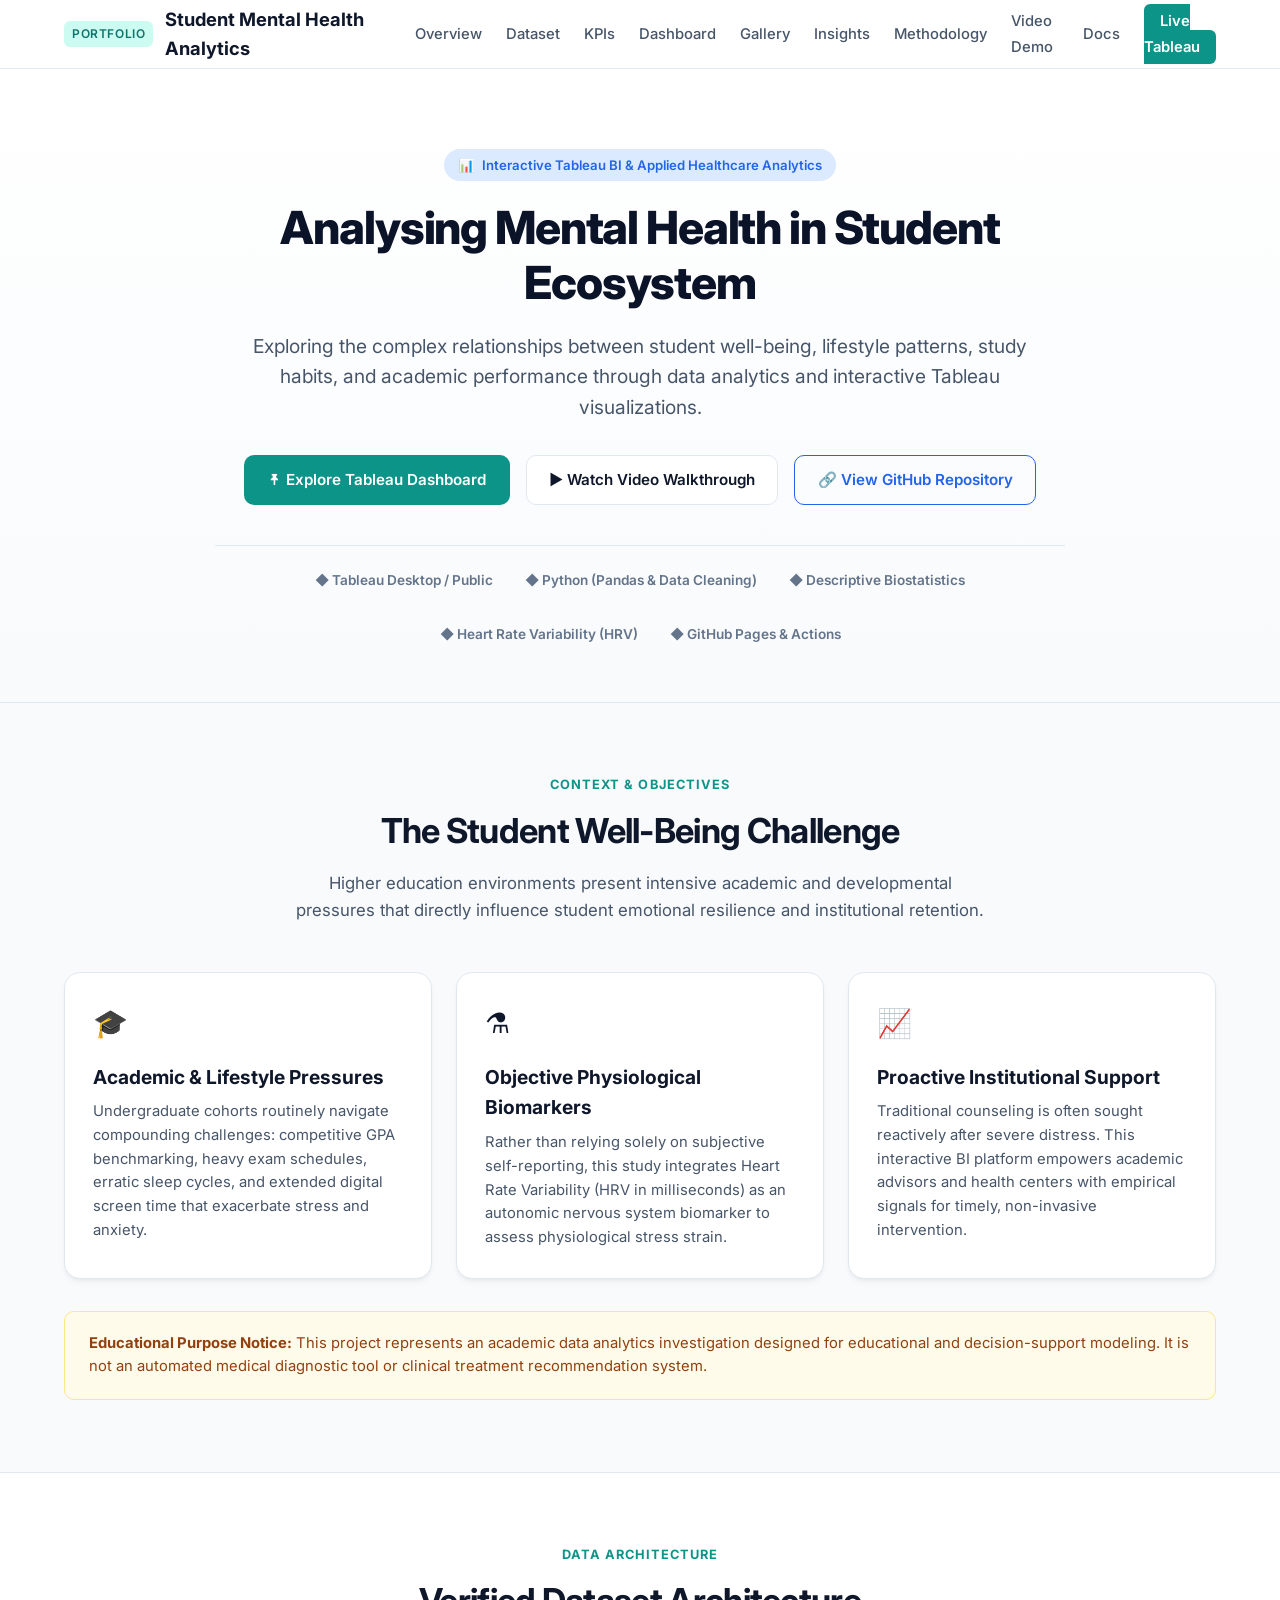
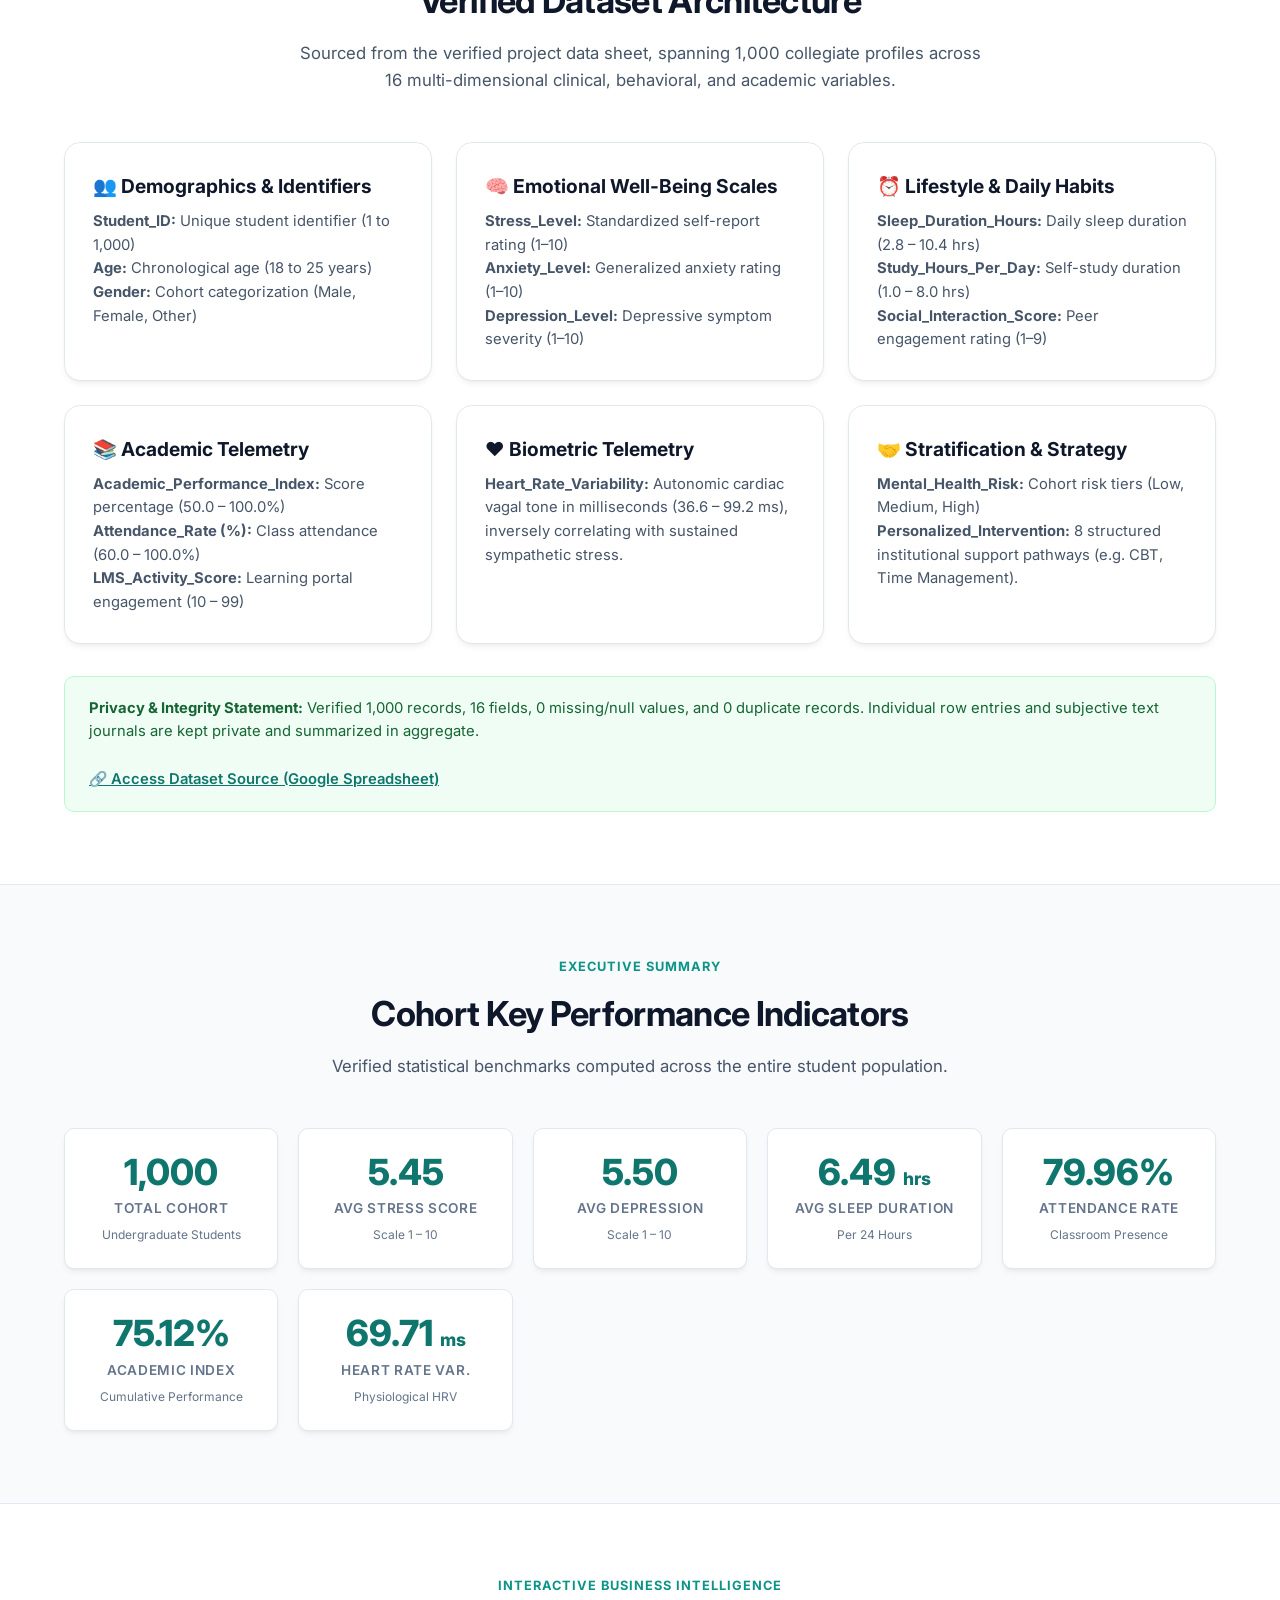
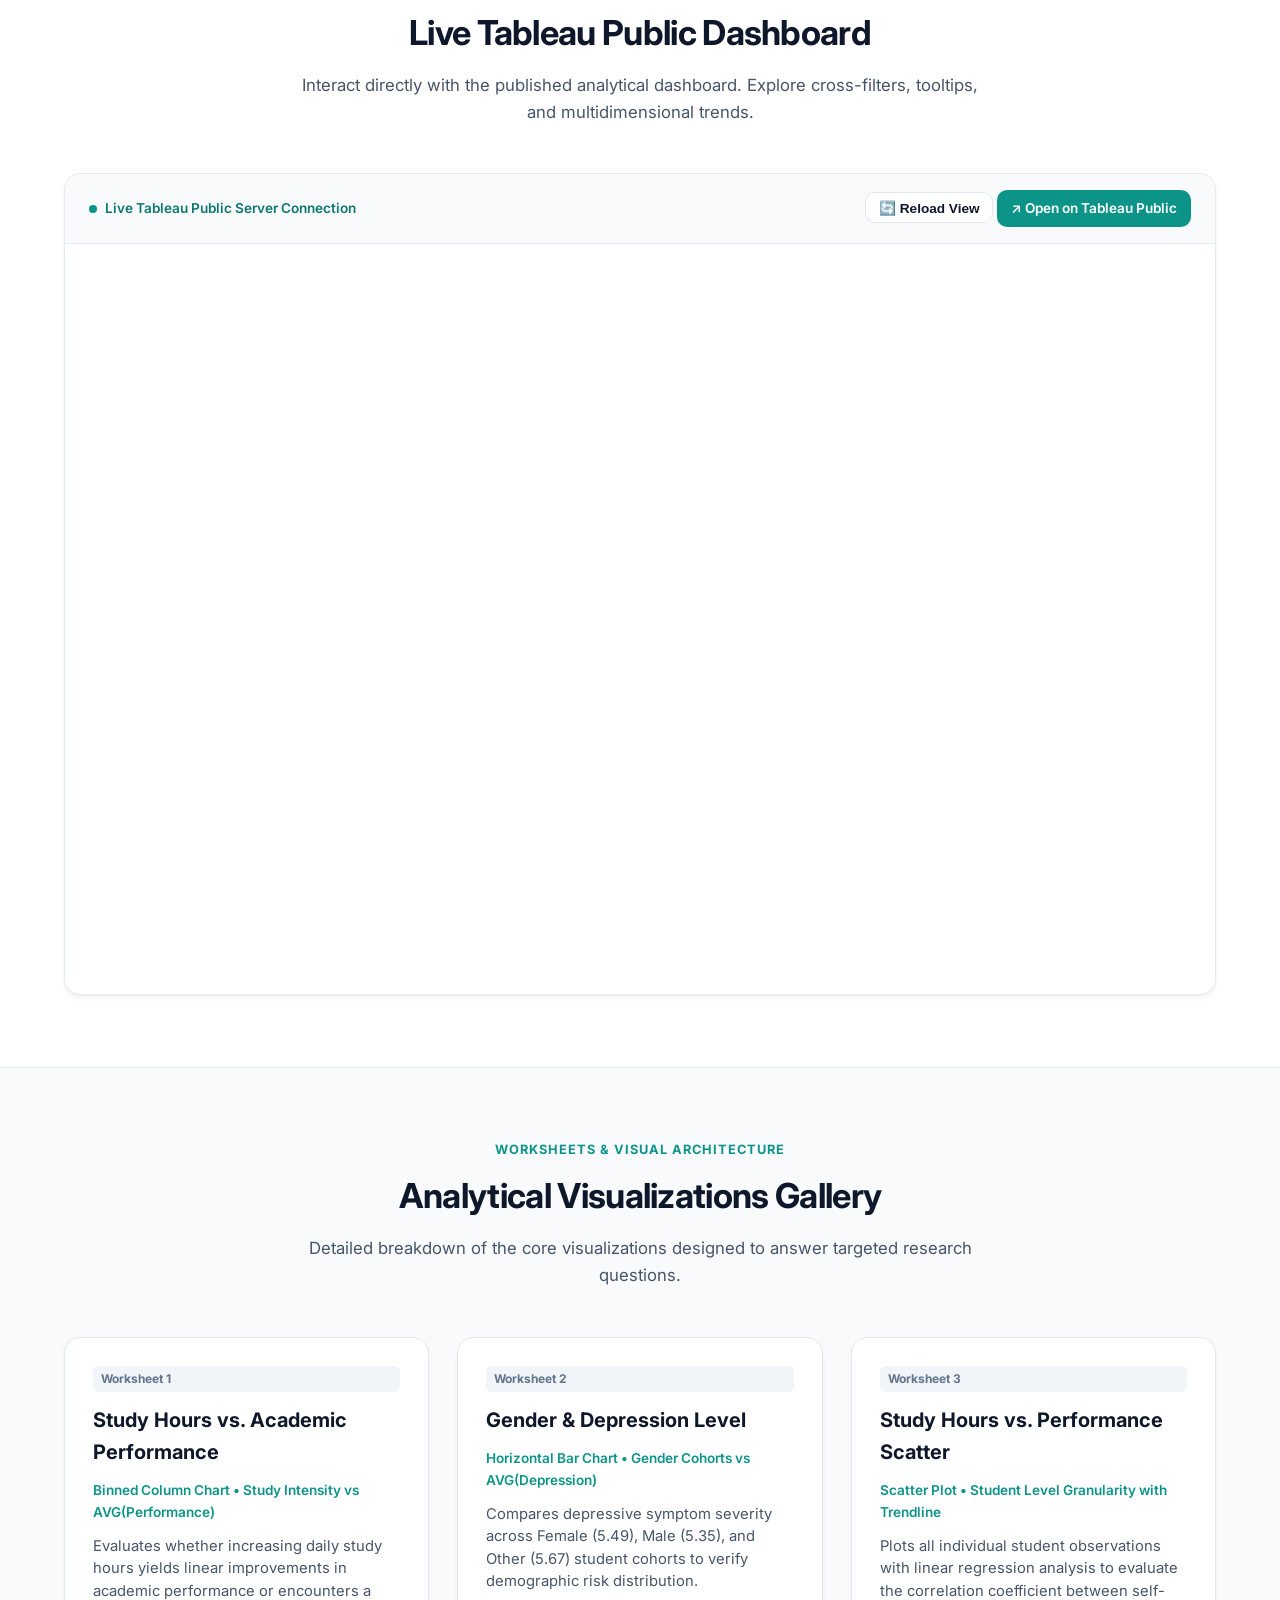
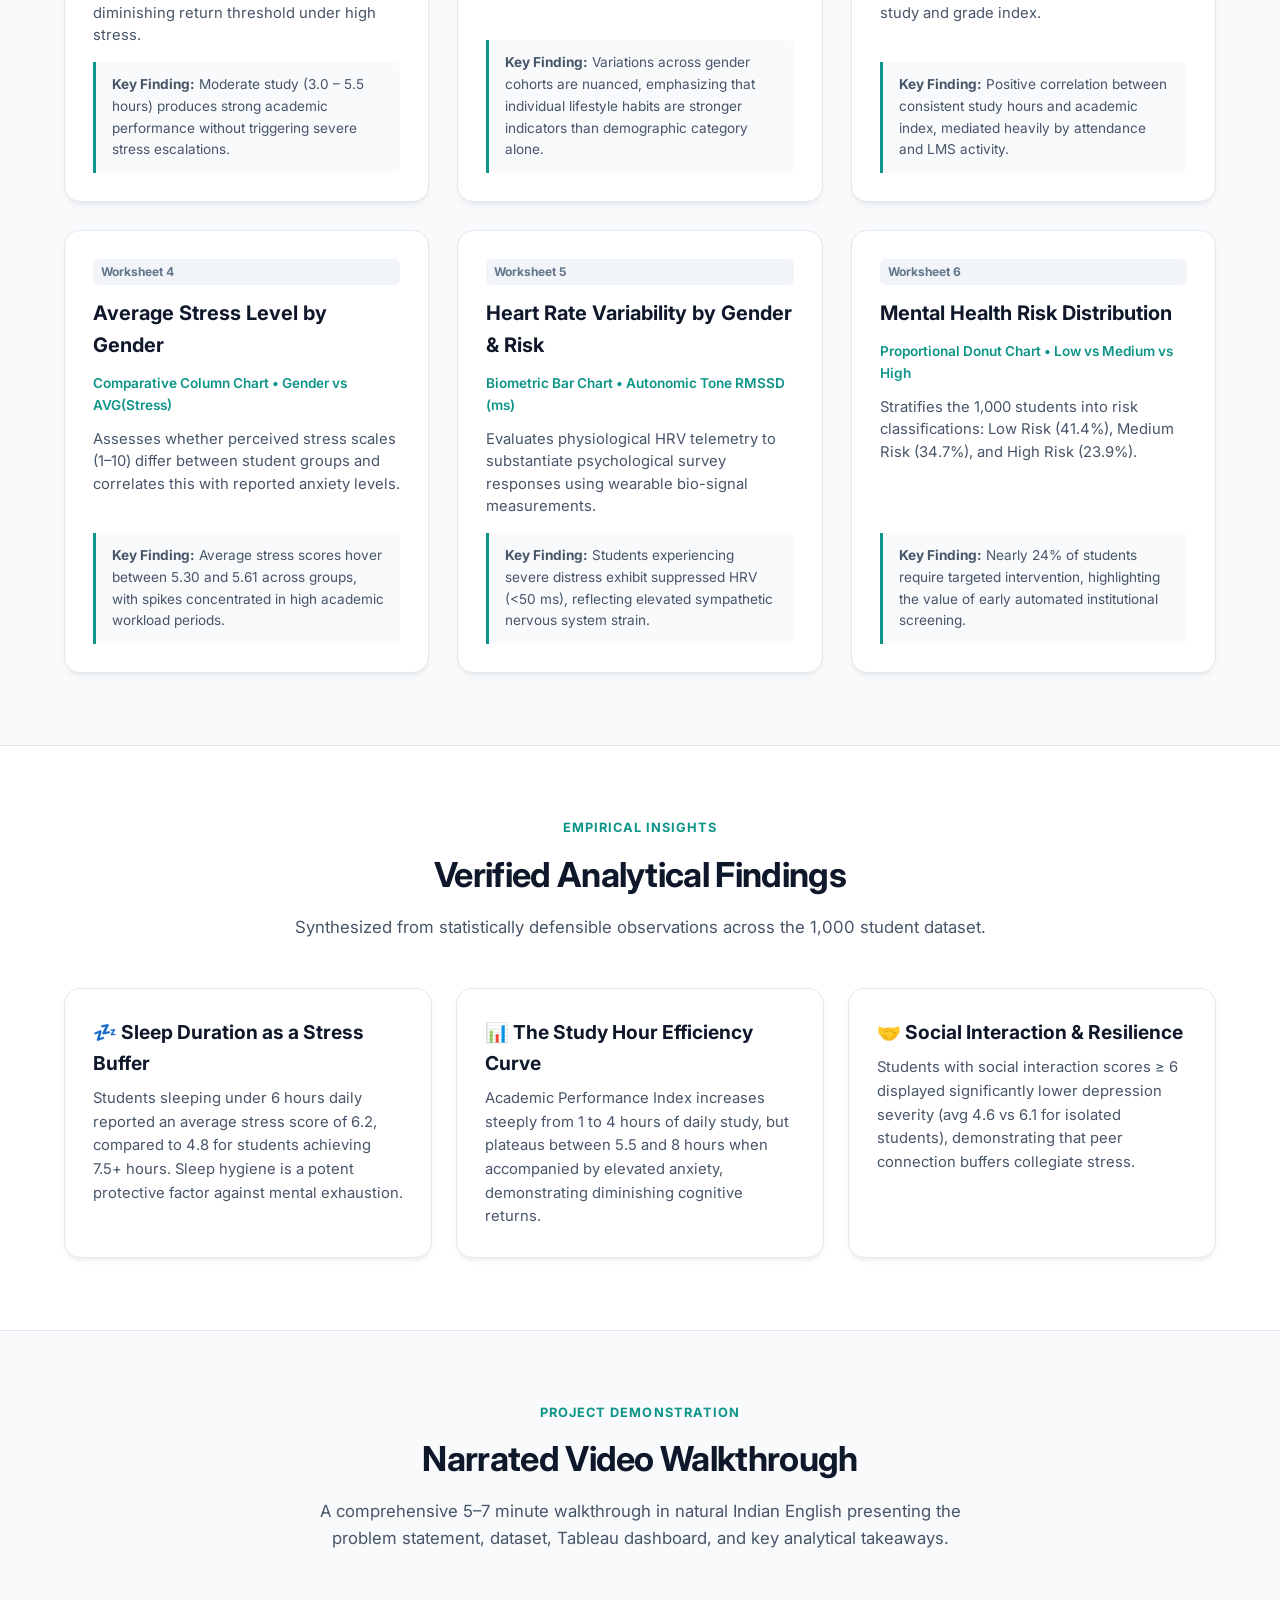
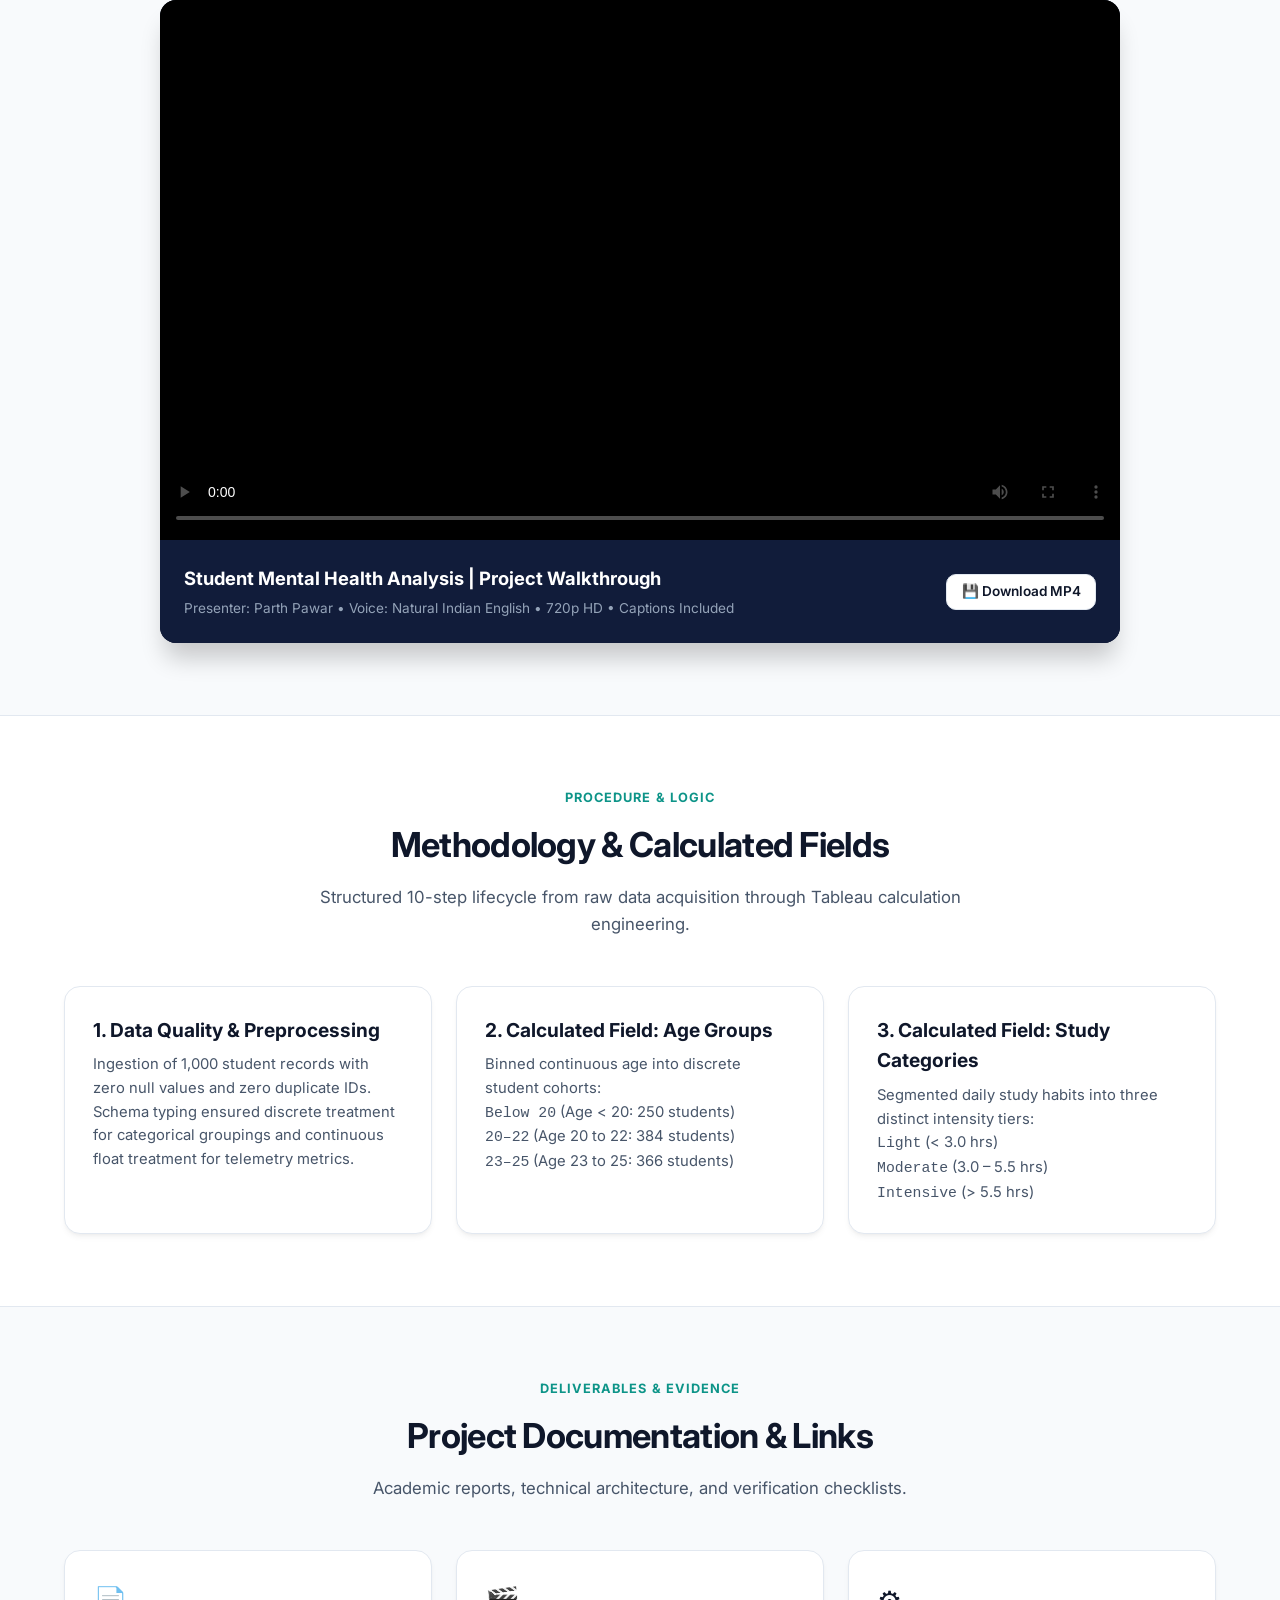
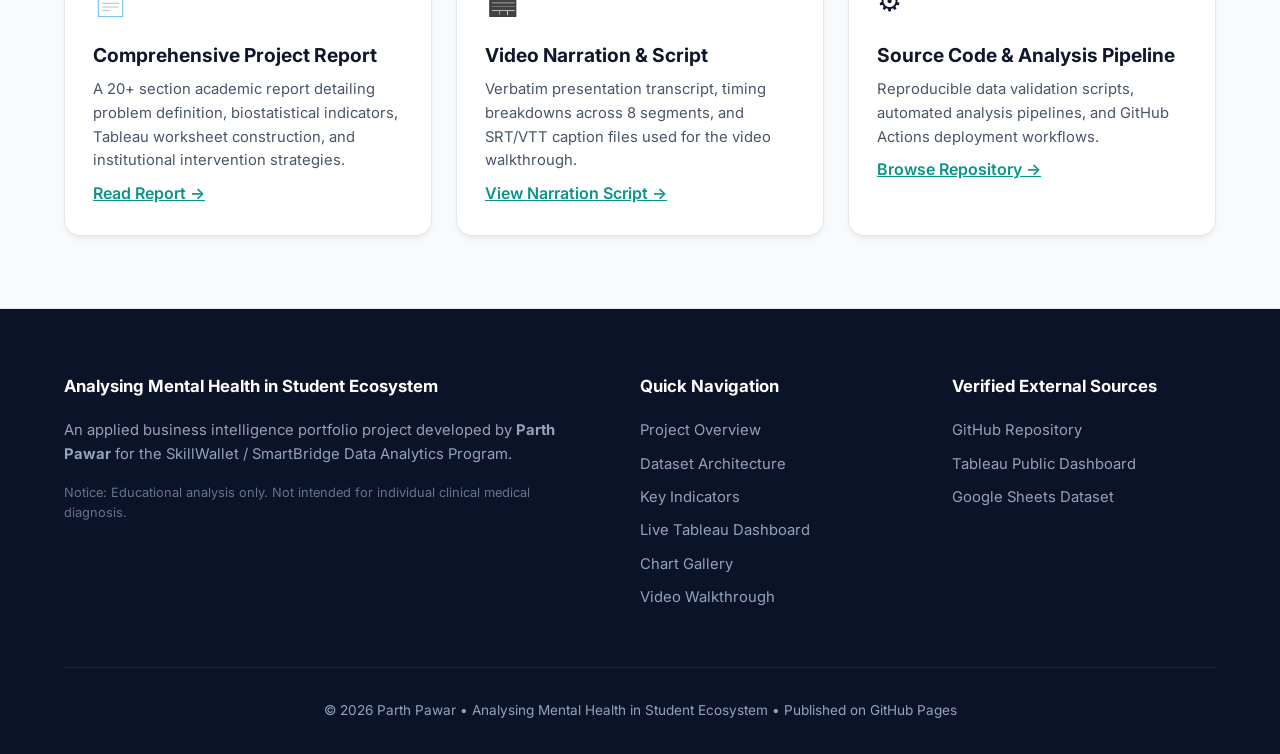
==== site/index.html @ 18351832 "Deploy portfolio website, Tableau dashboard integration, documentation, and GitHub Pages CI/CD workf" ====
<!DOCTYPE html>
<html lang="en">
<head>
  <meta charset="UTF-8">
  <meta name="viewport" content="width=device-width, initial-scale=1.0">
  <title>Analysing Mental Health in Student Ecosystem | Data Analytics Portfolio</title>
  <meta name="description" content="A comprehensive data analytics portfolio exploring the multi-dimensional relationships between student lifestyle patterns, study habits, physiological telemetry, and mental health risk.">
  <link rel="stylesheet" href="assets/css/styles.css">
  <link rel="preconnect" href="https://fonts.googleapis.com">
  <link rel="preconnect" href="https://fonts.gstatic.com" crossorigin>
  <link href="https://fonts.googleapis.com/css2?family=Inter:wght@400;500;600;700;800&display=swap" rel="stylesheet">
</head>
<body>

  <!-- Site Navigation -->
  <header class="site-header">
    <div class="container nav-container">
      <a href="#home" class="brand-logo">
        <span class="brand-badge">Portfolio</span>
        Student Mental Health Analytics
      </a>
      <button class="mobile-toggle" aria-label="Toggle navigation menu">&#9776;</button>
      <ul class="nav-links">
        <li><a href="#overview">Overview</a></li>
        <li><a href="#dataset">Dataset</a></li>
        <li><a href="#kpi">KPIs</a></li>
        <li><a href="#dashboard">Dashboard</a></li>
        <li><a href="#visualizations">Gallery</a></li>
        <li><a href="#insights">Insights</a></li>
        <li><a href="#methodology">Methodology</a></li>
        <li><a href="#video">Video Demo</a></li>
        <li><a href="#documentation">Docs</a></li>
        <li><a href="#dashboard" class="nav-cta">Live Tableau</a></li>
      </ul>
    </div>
  </header>

  <!-- Hero Section -->
  <section class="hero-section" id="home">
    <div class="container">
      <div class="hero-pill">
        <span>&#128202;</span> Interactive Tableau BI & Applied Healthcare Analytics
      </div>
      <h1 class="hero-title">Analysing Mental Health in Student Ecosystem</h1>
      <p class="hero-subtitle">
        Exploring the complex relationships between student well-being, lifestyle patterns, study habits, and academic performance through data analytics and interactive Tableau visualizations.
      </p>
      <div class="hero-actions">
        <a href="#dashboard" class="btn btn-primary">&#128392; Explore Tableau Dashboard</a>
        <a href="#video" class="btn btn-secondary">&#9658; Watch Video Walkthrough</a>
        <a href="https://github.com/parthpawar0707-blip/Skill-wallet" target="_blank" rel="noopener" class="btn btn-outline">&#128279; View GitHub Repository</a>
      </div>
      <div class="tech-strip">
        <div class="tech-item">&#9670; Tableau Desktop / Public</div>
        <div class="tech-item">&#9670; Python (Pandas & Data Cleaning)</div>
        <div class="tech-item">&#9670; Descriptive Biostatistics</div>
        <div class="tech-item">&#9670; Heart Rate Variability (HRV)</div>
        <div class="tech-item">&#9670; GitHub Pages & Actions</div>
      </div>
    </div>
  </section>

  <!-- Project Overview -->
  <section class="section" id="overview">
    <div class="container">
      <div class="section-header">
        <span class="section-tag">Context & Objectives</span>
        <h2 class="section-title">The Student Well-Being Challenge</h2>
        <p class="section-description">
          Higher education environments present intensive academic and developmental pressures that directly influence student emotional resilience and institutional retention.
        </p>
      </div>

      <div class="grid-cards">
        <div class="card">
          <div class="card-icon">&#127891;</div>
          <h3 class="card-title">Academic & Lifestyle Pressures</h3>
          <p class="card-text">
            Undergraduate cohorts routinely navigate compounding challenges: competitive GPA benchmarking, heavy exam schedules, erratic sleep cycles, and extended digital screen time that exacerbate stress and anxiety.
          </p>
        </div>
        <div class="card">
          <div class="card-icon">&#9879;</div>
          <h3 class="card-title">Objective Physiological Biomarkers</h3>
          <p class="card-text">
            Rather than relying solely on subjective self-reporting, this study integrates Heart Rate Variability (HRV in milliseconds) as an autonomic nervous system biomarker to assess physiological stress strain.
          </p>
        </div>
        <div class="card">
          <div class="card-icon">&#128200;</div>
          <h3 class="card-title">Proactive Institutional Support</h3>
          <p class="card-text">
            Traditional counseling is often sought reactively after severe distress. This interactive BI platform empowers academic advisors and health centers with empirical signals for timely, non-invasive intervention.
          </p>
        </div>
      </div>

      <div class="callout callout-warning" style="margin-top: 2rem;">
        <strong>Educational Purpose Notice:</strong> This project represents an academic data analytics investigation designed for educational and decision-support modeling. It is not an automated medical diagnostic tool or clinical treatment recommendation system.
      </div>
    </div>
  </section>

  <!-- Dataset Section -->
  <section class="section" id="dataset" style="background: #ffffff;">
    <div class="container">
      <div class="section-header">
        <span class="section-tag">Data Architecture</span>
        <h2 class="section-title">Verified Dataset Architecture</h2>
        <p class="section-description">
          Sourced from the verified project data sheet, spanning 1,000 collegiate profiles across 16 multi-dimensional clinical, behavioral, and academic variables.
        </p>
      </div>

      <div class="grid-cards">
        <div class="card">
          <h4 class="card-title">&#128101; Demographics & Identifiers</h4>
          <p class="card-text">
            <strong>Student_ID:</strong> Unique student identifier (1 to 1,000)<br>
            <strong>Age:</strong> Chronological age (18 to 25 years)<br>
            <strong>Gender:</strong> Cohort categorization (Male, Female, Other)
          </p>
        </div>
        <div class="card">
          <h4 class="card-title">&#129504; Emotional Well-Being Scales</h4>
          <p class="card-text">
            <strong>Stress_Level:</strong> Standardized self-report rating (1–10)<br>
            <strong>Anxiety_Level:</strong> Generalized anxiety rating (1–10)<br>
            <strong>Depression_Level:</strong> Depressive symptom severity (1–10)
          </p>
        </div>
        <div class="card">
          <h4 class="card-title">&#9200; Lifestyle & Daily Habits</h4>
          <p class="card-text">
            <strong>Sleep_Duration_Hours:</strong> Daily sleep duration (2.8 – 10.4 hrs)<br>
            <strong>Study_Hours_Per_Day:</strong> Self-study duration (1.0 – 8.0 hrs)<br>
            <strong>Social_Interaction_Score:</strong> Peer engagement rating (1–9)
          </p>
        </div>
        <div class="card">
          <h4 class="card-title">&#128218; Academic Telemetry</h4>
          <p class="card-text">
            <strong>Academic_Performance_Index:</strong> Score percentage (50.0 – 100.0%)<br>
            <strong>Attendance_Rate (%):</strong> Class attendance (60.0 – 100.0%)<br>
            <strong>LMS_Activity_Score:</strong> Learning portal engagement (10 – 99)
          </p>
        </div>
        <div class="card">
          <h4 class="card-title">&#10084;&#65039; Biometric Telemetry</h4>
          <p class="card-text">
            <strong>Heart_Rate_Variability:</strong> Autonomic cardiac vagal tone in milliseconds (36.6 – 99.2 ms), inversely correlating with sustained sympathetic stress.
          </p>
        </div>
        <div class="card">
          <h4 class="card-title">&#129309; Stratification & Strategy</h4>
          <p class="card-text">
            <strong>Mental_Health_Risk:</strong> Cohort risk tiers (Low, Medium, High)<br>
            <strong>Personalized_Intervention:</strong> 8 structured institutional support pathways (e.g. CBT, Time Management).
          </p>
        </div>
      </div>

      <div class="callout" style="margin-top: 2rem;">
        <strong>Privacy & Integrity Statement:</strong> Verified 1,000 records, 16 fields, 0 missing/null values, and 0 duplicate records. Individual row entries and subjective text journals are kept private and summarized in aggregate.
        <br><br>
        <a href="https://docs.google.com/spreadsheets/d/1DSnFv7DdV8l1nBcQ-KNIrbgnmDMIDeh7/edit?usp=sharing" target="_blank" rel="noopener" style="color: var(--accent-teal-dark); font-weight: 600;">
          &#128279; Access Dataset Source (Google Spreadsheet)
        </a>
      </div>
    </div>
  </section>

  <!-- KPI Section -->
  <section class="section" id="kpi">
    <div class="container">
      <div class="section-header">
        <span class="section-tag">Executive Summary</span>
        <h2 class="section-title">Cohort Key Performance Indicators</h2>
        <p class="section-description">
          Verified statistical benchmarks computed across the entire student population.
        </p>
      </div>

      <div class="kpi-grid">
        <div class="kpi-card">
          <div class="kpi-val">1,000</div>
          <div class="kpi-label">Total Cohort</div>
          <div class="kpi-subtext">Undergraduate Students</div>
        </div>
        <div class="kpi-card">
          <div class="kpi-val">5.45</div>
          <div class="kpi-label">Avg Stress Score</div>
          <div class="kpi-subtext">Scale 1 – 10</div>
        </div>
        <div class="kpi-card">
          <div class="kpi-val">5.50</div>
          <div class="kpi-label">Avg Depression</div>
          <div class="kpi-subtext">Scale 1 – 10</div>
        </div>
        <div class="kpi-card">
          <div class="kpi-val">6.49 <span style="font-size: 1.1rem;">hrs</span></div>
          <div class="kpi-label">Avg Sleep Duration</div>
          <div class="kpi-subtext">Per 24 Hours</div>
        </div>
        <div class="kpi-card">
          <div class="kpi-val">79.96%</div>
          <div class="kpi-label">Attendance Rate</div>
          <div class="kpi-subtext">Classroom Presence</div>
        </div>
        <div class="kpi-card">
          <div class="kpi-val">75.12%</div>
          <div class="kpi-label">Academic Index</div>
          <div class="kpi-subtext">Cumulative Performance</div>
        </div>
        <div class="kpi-card">
          <div class="kpi-val">69.71 <span style="font-size: 1.1rem;">ms</span></div>
          <div class="kpi-label">Heart Rate Var.</div>
          <div class="kpi-subtext">Physiological HRV</div>
        </div>
      </div>
    </div>
  </section>

  <!-- Live Tableau Dashboard Section -->
  <section class="section" id="dashboard" style="background: #ffffff;">
    <div class="container">
      <div class="section-header">
        <span class="section-tag">Interactive Business Intelligence</span>
        <h2 class="section-title">Live Tableau Public Dashboard</h2>
        <p class="section-description">
          Interact directly with the published analytical dashboard. Explore cross-filters, tooltips, and multidimensional trends.
        </p>
      </div>

      <div class="tableau-wrapper">
        <div class="tableau-toolbar">
          <div class="tableau-status">
            <span class="pulse-dot"></span>
            <span>Live Tableau Public Server Connection</span>
          </div>
          <div>
            <button id="reload-tableau" class="btn btn-secondary" style="padding: 0.4rem 0.8rem; font-size: 0.85rem;">&#128260; Reload View</button>
            <a href="https://public.tableau.com/views/Student_Mental_Health_Analysis_sufiyan_17913953791380/AnalysingMentalHealthinStudentEcosystem?:language=en-US&publish=yes" target="_blank" rel="noopener" class="btn btn-primary" style="padding: 0.4rem 0.8rem; font-size: 0.85rem;">
              &#8599; Open on Tableau Public
            </a>
          </div>
        </div>

        <div class="tableau-iframe-container">
          <iframe 
            class="tableau-iframe"
            title="Analysing Mental Health in Student Ecosystem - Tableau Interactive Dashboard"
            src="https://public.tableau.com/views/Student_Mental_Health_Analysis_sufiyan_17913953791380/AnalysingMentalHealthinStudentEcosystem?:showVizHome=no&:embed=yes&:toolbar=yes"
            loading="lazy"
            allowfullscreen>
          </iframe>
        </div>
      </div>
    </div>
  </section>

  <!-- Visualizations Gallery -->
  <section class="section" id="visualizations">
    <div class="container">
      <div class="section-header">
        <span class="section-tag">Worksheets & Visual Architecture</span>
        <h2 class="section-title">Analytical Visualizations Gallery</h2>
        <p class="section-description">
          Detailed breakdown of the core visualizations designed to answer targeted research questions.
        </p>
      </div>

      <div class="gallery-grid">
        <div class="viz-card">
          <span class="viz-badge">Worksheet 1</span>
          <h4>Study Hours vs. Academic Performance</h4>
          <div class="viz-meta">Binned Column Chart &bull; Study Intensity vs AVG(Performance)</div>
          <p>
            Evaluates whether increasing daily study hours yields linear improvements in academic performance or encounters a diminishing return threshold under high stress.
          </p>
          <div class="viz-insight">
            <strong>Key Finding:</strong> Moderate study (3.0 – 5.5 hours) produces strong academic performance without triggering severe stress escalations.
          </div>
        </div>

        <div class="viz-card">
          <span class="viz-badge">Worksheet 2</span>
          <h4>Gender & Depression Level</h4>
          <div class="viz-meta">Horizontal Bar Chart &bull; Gender Cohorts vs AVG(Depression)</div>
          <p>
            Compares depressive symptom severity across Female (5.49), Male (5.35), and Other (5.67) student cohorts to verify demographic risk distribution.
          </p>
          <div class="viz-insight">
            <strong>Key Finding:</strong> Variations across gender cohorts are nuanced, emphasizing that individual lifestyle habits are stronger indicators than demographic category alone.
          </div>
        </div>

        <div class="viz-card">
          <span class="viz-badge">Worksheet 3</span>
          <h4>Study Hours vs. Performance Scatter</h4>
          <div class="viz-meta">Scatter Plot &bull; Student Level Granularity with Trendline</div>
          <p>
            Plots all individual student observations with linear regression analysis to evaluate the correlation coefficient between self-study and grade index.
          </p>
          <div class="viz-insight">
            <strong>Key Finding:</strong> Positive correlation between consistent study hours and academic index, mediated heavily by attendance and LMS activity.
          </div>
        </div>

        <div class="viz-card">
          <span class="viz-badge">Worksheet 4</span>
          <h4>Average Stress Level by Gender</h4>
          <div class="viz-meta">Comparative Column Chart &bull; Gender vs AVG(Stress)</div>
          <p>
            Assesses whether perceived stress scales (1–10) differ between student groups and correlates this with reported anxiety levels.
          </p>
          <div class="viz-insight">
            <strong>Key Finding:</strong> Average stress scores hover between 5.30 and 5.61 across groups, with spikes concentrated in high academic workload periods.
          </div>
        </div>

        <div class="viz-card">
          <span class="viz-badge">Worksheet 5</span>
          <h4>Heart Rate Variability by Gender & Risk</h4>
          <div class="viz-meta">Biometric Bar Chart &bull; Autonomic Tone RMSSD (ms)</div>
          <p>
            Evaluates physiological HRV telemetry to substantiate psychological survey responses using wearable bio-signal measurements.
          </p>
          <div class="viz-insight">
            <strong>Key Finding:</strong> Students experiencing severe distress exhibit suppressed HRV (<50 ms), reflecting elevated sympathetic nervous system strain.
          </div>
        </div>

        <div class="viz-card">
          <span class="viz-badge">Worksheet 6</span>
          <h4>Mental Health Risk Distribution</h4>
          <div class="viz-meta">Proportional Donut Chart &bull; Low vs Medium vs High</div>
          <p>
            Stratifies the 1,000 students into risk classifications: Low Risk (41.4%), Medium Risk (34.7%), and High Risk (23.9%).
          </p>
          <div class="viz-insight">
            <strong>Key Finding:</strong> Nearly 24% of students require targeted intervention, highlighting the value of early automated institutional screening.
          </div>
        </div>
      </div>
    </div>
  </section>

  <!-- Analytical Findings & Insights -->
  <section class="section" id="insights" style="background: #ffffff;">
    <div class="container">
      <div class="section-header">
        <span class="section-tag">Empirical Insights</span>
        <h2 class="section-title">Verified Analytical Findings</h2>
        <p class="section-description">
          Synthesized from statistically defensible observations across the 1,000 student dataset.
        </p>
      </div>

      <div class="grid-cards">
        <div class="card">
          <h4 class="card-title">&#128164; Sleep Duration as a Stress Buffer</h4>
          <p class="card-text">
            Students sleeping under 6 hours daily reported an average stress score of 6.2, compared to 4.8 for students achieving 7.5+ hours. Sleep hygiene is a potent protective factor against mental exhaustion.
          </p>
        </div>
        <div class="card">
          <h4 class="card-title">&#128202; The Study Hour Efficiency Curve</h4>
          <p class="card-text">
            Academic Performance Index increases steeply from 1 to 4 hours of daily study, but plateaus between 5.5 and 8 hours when accompanied by elevated anxiety, demonstrating diminishing cognitive returns.
          </p>
        </div>
        <div class="card">
          <h4 class="card-title">&#129309; Social Interaction & Resilience</h4>
          <p class="card-text">
            Students with social interaction scores &ge; 6 displayed significantly lower depression severity (avg 4.6 vs 6.1 for isolated students), demonstrating that peer connection buffers collegiate stress.
          </p>
        </div>
      </div>
    </div>
  </section>

  <!-- Video Walkthrough Demonstration -->
  <section class="section" id="video">
    <div class="container">
      <div class="section-header">
        <span class="section-tag">Project Demonstration</span>
        <h2 class="section-title">Narrated Video Walkthrough</h2>
        <p class="section-description">
          A comprehensive 5–7 minute walkthrough in natural Indian English presenting the problem statement, dataset, Tableau dashboard, and key analytical takeaways.
        </p>
      </div>

      <div class="video-wrapper">
        <video 
          class="video-player" 
          controls 
          preload="metadata"
          poster="assets/images/video-poster.png">
          <source src="assets/video/student-mental-health-demo.mp4" type="video/mp4">
          <track label="English" kind="subtitles" srclang="en" src="assets/video/video-captions.vtt" default>
          Your browser does not support HTML5 video playback.
        </video>
        <div class="video-meta">
          <div class="video-details">
            <h4>Student Mental Health Analysis | Project Walkthrough</h4>
            <p>Presenter: Parth Pawar &bull; Voice: Natural Indian English &bull; 720p HD &bull; Captions Included</p>
          </div>
          <div>
            <a href="assets/video/student-mental-health-demo.mp4" download class="btn btn-secondary" style="font-size: 0.85rem; padding: 0.4rem 0.9rem;">
              &#128190; Download MP4
            </a>
          </div>
        </div>
      </div>
    </div>
  </section>

  <!-- Methodology & Calculated Fields -->
  <section class="section" id="methodology" style="background: #ffffff;">
    <div class="container">
      <div class="section-header">
        <span class="section-tag">Procedure & Logic</span>
        <h2 class="section-title">Methodology & Calculated Fields</h2>
        <p class="section-description">
          Structured 10-step lifecycle from raw data acquisition through Tableau calculation engineering.
        </p>
      </div>

      <div class="grid-cards">
        <div class="card">
          <h4 class="card-title">1. Data Quality & Preprocessing</h4>
          <p class="card-text">
            Ingestion of 1,000 student records with zero null values and zero duplicate IDs. Schema typing ensured discrete treatment for categorical groupings and continuous float treatment for telemetry metrics.
          </p>
        </div>
        <div class="card">
          <h4 class="card-title">2. Calculated Field: Age Groups</h4>
          <p class="card-text">
            Binned continuous age into discrete student cohorts:
            <br><code>Below 20</code> (Age &lt; 20: 250 students)
            <br><code>20–22</code> (Age 20 to 22: 384 students)
            <br><code>23–25</code> (Age 23 to 25: 366 students)
          </p>
        </div>
        <div class="card">
          <h4 class="card-title">3. Calculated Field: Study Categories</h4>
          <p class="card-text">
            Segmented daily study habits into three distinct intensity tiers:
            <br><code>Light</code> (&lt; 3.0 hrs)
            <br><code>Moderate</code> (3.0 – 5.5 hrs)
            <br><code>Intensive</code> (&gt; 5.5 hrs)
          </p>
        </div>
      </div>
    </div>
  </section>

  <!-- Documentation & Deliverables -->
  <section class="section" id="documentation">
    <div class="container">
      <div class="section-header">
        <span class="section-tag">Deliverables & Evidence</span>
        <h2 class="section-title">Project Documentation & Links</h2>
        <p class="section-description">
          Academic reports, technical architecture, and verification checklists.
        </p>
      </div>

      <div class="grid-cards">
        <div class="card">
          <div class="card-icon">&#128196;</div>
          <h4 class="card-title">Comprehensive Project Report</h4>
          <p class="card-text">
            A 20+ section academic report detailing problem definition, biostatistical indicators, Tableau worksheet construction, and institutional intervention strategies.
          </p>
          <a href="https://github.com/parthpawar0707-blip/Skill-wallet/blob/main/docs/project-report.md" target="_blank" rel="noopener" style="color: var(--accent-teal); font-weight: 600; display: inline-block; margin-top: 0.5rem;">
            Read Report &rarr;
          </a>
        </div>
        <div class="card">
          <div class="card-icon">&#127916;</div>
          <h4 class="card-title">Video Narration & Script</h4>
          <p class="card-text">
            Verbatim presentation transcript, timing breakdowns across 8 segments, and SRT/VTT caption files used for the video walkthrough.
          </p>
          <a href="https://github.com/parthpawar0707-blip/Skill-wallet/blob/main/docs/video-narration.md" target="_blank" rel="noopener" style="color: var(--accent-teal); font-weight: 600; display: inline-block; margin-top: 0.5rem;">
            View Narration Script &rarr;
          </a>
        </div>
        <div class="card">
          <div class="card-icon">&#9881;</div>
          <h4 class="card-title">Source Code & Analysis Pipeline</h4>
          <p class="card-text">
            Reproducible data validation scripts, automated analysis pipelines, and GitHub Actions deployment workflows.
          </p>
          <a href="https://github.com/parthpawar0707-blip/Skill-wallet" target="_blank" rel="noopener" style="color: var(--accent-teal); font-weight: 600; display: inline-block; margin-top: 0.5rem;">
            Browse Repository &rarr;
          </a>
        </div>
      </div>
    </div>
  </section>

  <!-- Site Footer -->
  <footer class="site-footer">
    <div class="container">
      <div class="footer-grid">
        <div class="footer-col">
          <h4>Analysing Mental Health in Student Ecosystem</h4>
          <p>
            An applied business intelligence portfolio project developed by <strong>Parth Pawar</strong> for the SkillWallet / SmartBridge Data Analytics Program.
          </p>
          <p style="margin-top: 1rem; font-size: 0.8rem; color: #64748b;">
            Notice: Educational analysis only. Not intended for individual clinical medical diagnosis.
          </p>
        </div>
        <div class="footer-col">
          <h4>Quick Navigation</h4>
          <ul class="footer-links">
            <li><a href="#overview">Project Overview</a></li>
            <li><a href="#dataset">Dataset Architecture</a></li>
            <li><a href="#kpi">Key Indicators</a></li>
            <li><a href="#dashboard">Live Tableau Dashboard</a></li>
            <li><a href="#visualizations">Chart Gallery</a></li>
            <li><a href="#video">Video Walkthrough</a></li>
          </ul>
        </div>
        <div class="footer-col">
          <h4>Verified External Sources</h4>
          <ul class="footer-links">
            <li><a href="https://github.com/parthpawar0707-blip/Skill-wallet" target="_blank" rel="noopener">GitHub Repository</a></li>
            <li><a href="https://public.tableau.com/views/Student_Mental_Health_Analysis_sufiyan_17913953791380/AnalysingMentalHealthinStudentEcosystem?:language=en-US&publish=yes" target="_blank" rel="noopener">Tableau Public Dashboard</a></li>
            <li><a href="https://docs.google.com/spreadsheets/d/1DSnFv7DdV8l1nBcQ-KNIrbgnmDMIDeh7/edit?usp=sharing" target="_blank" rel="noopener">Google Sheets Dataset</a></li>
          </ul>
        </div>
      </div>
      <div class="footer-bottom">
        &copy; 2026 Parth Pawar &bull; Analysing Mental Health in Student Ecosystem &bull; Published on GitHub Pages
      </div>
    </div>
  </footer>

  <script src="assets/js/main.js"></script>
</body>
</html>
---- site/assets/css/styles.css ----
:root {
  --bg-primary: #f8fafc;
  --bg-surface: #ffffff;
  --bg-card: #ffffff;
  --text-primary: #0f172a;
  --text-secondary: #475569;
  --text-muted: #64748b;
  --accent-teal: #0d9488;
  --accent-teal-dark: #0f766e;
  --accent-teal-light: #ccfbf1;
  --accent-blue: #2563eb;
  --accent-blue-light: #dbeafe;
  --accent-violet: #7c3aed;
  --border-color: #e2e8f0;
  --card-shadow: 0 4px 6px -1px rgba(0, 0, 0, 0.05), 0 2px 4px -2px rgba(0, 0, 0, 0.05);
  --card-shadow-hover: 0 10px 15px -3px rgba(0, 0, 0, 0.08), 0 4px 6px -4px rgba(0, 0, 0, 0.04);
  --radius-sm: 6px;
  --radius-md: 10px;
  --radius-lg: 16px;
  --font-sans: 'Inter', -apple-system, BlinkMacSystemFont, 'Segoe UI', Roboto, Helvetica, Arial, sans-serif;
  --transition: all 0.2s ease-in-out;
}

* {
  box-sizing: border-box;
  margin: 0;
  padding: 0;
}

body {
  font-family: var(--font-sans);
  background-color: var(--bg-primary);
  color: var(--text-primary);
  line-height: 1.6;
  -webkit-font-smoothing: antialiased;
}

/* Container */
.container {
  max-width: 1200px;
  margin: 0 auto;
  padding: 0 1.5rem;
}

/* Header & Nav */
header.site-header {
  position: sticky;
  top: 0;
  background-color: rgba(255, 255, 255, 0.92);
  backdrop-filter: blur(8px);
  border-bottom: 1px solid var(--border-color);
  z-index: 1000;
}

.nav-container {
  display: flex;
  justify-content: space-between;
  align-items: center;
  height: 4.25rem;
}

.brand-logo {
  display: flex;
  align-items: center;
  gap: 0.75rem;
  font-size: 1.15rem;
  font-weight: 700;
  color: var(--text-primary);
  text-decoration: none;
}

.brand-badge {
  background: var(--accent-teal-light);
  color: var(--accent-teal-dark);
  font-size: 0.75rem;
  font-weight: 600;
  padding: 0.2rem 0.5rem;
  border-radius: var(--radius-sm);
  text-transform: uppercase;
  letter-spacing: 0.05em;
}

.nav-links {
  display: flex;
  gap: 1.5rem;
  list-style: none;
  align-items: center;
}

.nav-links a {
  text-decoration: none;
  color: var(--text-secondary);
  font-size: 0.925rem;
  font-weight: 500;
  transition: var(--transition);
}

.nav-links a:hover,
.nav-links a.active {
  color: var(--accent-teal);
}

.nav-cta {
  background: var(--accent-teal);
  color: white !important;
  padding: 0.5rem 1rem;
  border-radius: var(--radius-sm);
  font-weight: 600 !important;
  transition: var(--transition);
}

.nav-cta:hover {
  background: var(--accent-teal-dark);
}

/* Mobile Nav Toggle */
.mobile-toggle {
  display: none;
  background: none;
  border: none;
  font-size: 1.5rem;
  cursor: pointer;
  color: var(--text-primary);
}

/* Hero Section */
.hero-section {
  padding: 5rem 0 3.5rem;
  background: linear-gradient(180deg, #ffffff 0%, var(--bg-primary) 100%);
  border-bottom: 1px solid var(--border-color);
  text-align: center;
}

.hero-pill {
  display: inline-flex;
  align-items: center;
  gap: 0.5rem;
  background: var(--accent-blue-light);
  color: var(--accent-blue);
  padding: 0.35rem 0.9rem;
  border-radius: 999px;
  font-size: 0.825rem;
  font-weight: 600;
  margin-bottom: 1.25rem;
}

.hero-title {
  font-size: 2.85rem;
  font-weight: 800;
  letter-spacing: -0.025em;
  color: #0b1329;
  line-height: 1.2;
  margin-bottom: 1.25rem;
  max-width: 900px;
  margin-left: auto;
  margin-right: auto;
}

.hero-subtitle {
  font-size: 1.2rem;
  color: var(--text-secondary);
  max-width: 780px;
  margin: 0 auto 2rem;
  font-weight: 400;
}

.hero-actions {
  display: flex;
  justify-content: center;
  gap: 1rem;
  margin-bottom: 2.5rem;
  flex-wrap: wrap;
}

.btn {
  display: inline-flex;
  align-items: center;
  gap: 0.5rem;
  padding: 0.75rem 1.4rem;
  border-radius: var(--radius-md);
  font-weight: 600;
  font-size: 0.95rem;
  text-decoration: none;
  cursor: pointer;
  transition: var(--transition);
}

.btn-primary {
  background: var(--accent-teal);
  color: white;
  border: 1px solid transparent;
}
.btn-primary:hover {
  background: var(--accent-teal-dark);
}

.btn-secondary {
  background: var(--bg-surface);
  color: var(--text-primary);
  border: 1px solid var(--border-color);
}
.btn-secondary:hover {
  background: #f1f5f9;
}

.btn-outline {
  background: transparent;
  color: var(--accent-blue);
  border: 1px solid var(--accent-blue);
}
.btn-outline:hover {
  background: var(--accent-blue-light);
}

.tech-strip {
  display: flex;
  justify-content: center;
  align-items: center;
  gap: 2rem;
  flex-wrap: wrap;
  padding-top: 1.5rem;
  border-top: 1px solid var(--border-color);
  max-width: 850px;
  margin: 0 auto;
}

.tech-item {
  font-size: 0.85rem;
  color: var(--text-muted);
  font-weight: 600;
}

/* Section Common */
.section {
  padding: 4.5rem 0;
  border-bottom: 1px solid var(--border-color);
}

.section-header {
  text-align: center;
  max-width: 700px;
  margin: 0 auto 3rem;
}

.section-tag {
  font-size: 0.8rem;
  font-weight: 700;
  text-transform: uppercase;
  color: var(--accent-teal);
  letter-spacing: 0.08em;
  margin-bottom: 0.5rem;
  display: block;
}

.section-title {
  font-size: 2.15rem;
  font-weight: 700;
  color: var(--text-primary);
  margin-bottom: 0.75rem;
  letter-spacing: -0.02em;
}

.section-description {
  font-size: 1.05rem;
  color: var(--text-secondary);
}

/* Cards Grid */
.grid-cards {
  display: grid;
  grid-template-columns: repeat(auto-fit, minmax(280px, 1fr));
  gap: 1.5rem;
}

.card {
  background: var(--bg-card);
  border: 1px solid var(--border-color);
  border-radius: var(--radius-lg);
  padding: 1.75rem;
  box-shadow: var(--card-shadow);
  transition: var(--transition);
}

.card:hover {
  box-shadow: var(--card-shadow-hover);
  transform: translateY(-2px);
}

.card-icon {
  font-size: 1.75rem;
  margin-bottom: 1rem;
}

.card-title {
  font-size: 1.2rem;
  font-weight: 700;
  margin-bottom: 0.5rem;
  color: var(--text-primary);
}

.card-text {
  font-size: 0.925rem;
  color: var(--text-secondary);
}

/* KPI Scorecard */
.kpi-grid {
  display: grid;
  grid-template-columns: repeat(auto-fit, minmax(180px, 1fr));
  gap: 1.25rem;
}

.kpi-card {
  background: var(--bg-card);
  border: 1px solid var(--border-color);
  border-radius: var(--radius-md);
  padding: 1.5rem;
  text-align: center;
  box-shadow: var(--card-shadow);
}

.kpi-val {
  font-size: 2.25rem;
  font-weight: 800;
  color: var(--accent-teal-dark);
  line-height: 1.1;
  margin-bottom: 0.35rem;
}

.kpi-label {
  font-size: 0.85rem;
  font-weight: 600;
  color: var(--text-muted);
  text-transform: uppercase;
  letter-spacing: 0.05em;
}

.kpi-subtext {
  font-size: 0.75rem;
  color: var(--text-muted);
  margin-top: 0.35rem;
}

/* Tableau Live Embed Section */
.tableau-wrapper {
  background: var(--bg-card);
  border: 1px solid var(--border-color);
  border-radius: var(--radius-lg);
  overflow: hidden;
  box-shadow: var(--card-shadow);
}

.tableau-toolbar {
  display: flex;
  justify-content: space-between;
  align-items: center;
  padding: 1rem 1.5rem;
  background: #f8fafc;
  border-bottom: 1px solid var(--border-color);
  flex-wrap: wrap;
  gap: 1rem;
}

.tableau-status {
  display: flex;
  align-items: center;
  gap: 0.5rem;
  font-size: 0.85rem;
  font-weight: 600;
  color: var(--accent-teal-dark);
}

.pulse-dot {
  width: 8px;
  height: 8px;
  background: var(--accent-teal);
  border-radius: 50%;
  box-shadow: 0 0 0 0 rgba(13, 148, 136, 0.7);
  animation: pulse 1.8s infinite;
}

@keyframes pulse {
  0% { transform: scale(0.95); box-shadow: 0 0 0 0 rgba(13, 148, 136, 0.7); }
  70% { transform: scale(1); box-shadow: 0 0 0 6px rgba(13, 148, 136, 0); }
  100% { transform: scale(0.95); box-shadow: 0 0 0 0 rgba(13, 148, 136, 0); }
}

.tableau-iframe-container {
  position: relative;
  width: 100%;
  min-height: 750px;
  background: #ffffff;
}

.tableau-iframe {
  width: 100%;
  height: 750px;
  border: none;
  display: block;
}

/* Video Player Section */
.video-wrapper {
  background: #0b1329;
  border-radius: var(--radius-lg);
  overflow: hidden;
  box-shadow: 0 20px 25px -5px rgba(0, 0, 0, 0.2);
  max-width: 960px;
  margin: 0 auto;
}

.video-player {
  width: 100%;
  aspect-ratio: 16 / 9;
  display: block;
  background: #000;
}

.video-meta {
  padding: 1.5rem;
  background: #111c3a;
  color: #e2e8f0;
  display: flex;
  justify-content: space-between;
  align-items: center;
  flex-wrap: wrap;
  gap: 1rem;
}

.video-details h4 {
  font-size: 1.15rem;
  font-weight: 700;
  color: #ffffff;
  margin-bottom: 0.25rem;
}

.video-details p {
  font-size: 0.85rem;
  color: #94a3b8;
}

/* Visualizations Gallery */
.gallery-grid {
  display: grid;
  grid-template-columns: repeat(auto-fit, minmax(320px, 1fr));
  gap: 1.75rem;
}

.viz-card {
  background: var(--bg-card);
  border: 1px solid var(--border-color);
  border-radius: var(--radius-lg);
  padding: 1.75rem;
  box-shadow: var(--card-shadow);
  display: flex;
  flex-direction: column;
}

.viz-badge {
  display: inline-block;
  background: #f1f5f9;
  color: var(--text-muted);
  font-size: 0.75rem;
  font-weight: 700;
  padding: 0.2rem 0.5rem;
  border-radius: var(--radius-sm);
  margin-bottom: 0.75rem;
}

.viz-card h4 {
  font-size: 1.25rem;
  font-weight: 700;
  margin-bottom: 0.75rem;
  color: var(--text-primary);
}

.viz-meta {
  font-size: 0.85rem;
  color: var(--accent-teal);
  font-weight: 600;
  margin-bottom: 0.75rem;
}

.viz-card p {
  font-size: 0.925rem;
  color: var(--text-secondary);
  line-height: 1.5;
  margin-bottom: 1rem;
}

.viz-insight {
  margin-top: auto;
  background: #f8fafc;
  border-left: 3px solid var(--accent-teal);
  padding: 0.75rem 1rem;
  font-size: 0.85rem;
  color: var(--text-secondary);
  border-radius: 0 var(--radius-sm) var(--radius-sm) 0;
}

/* Callout Box */
.callout {
  background: #f0fdf4;
  border: 1px solid #bbf7d0;
  border-radius: var(--radius-md);
  padding: 1.25rem 1.5rem;
  color: #166534;
  font-size: 0.925rem;
  margin-top: 1.5rem;
}

.callout-warning {
  background: #fffbeb;
  border-color: #fde68a;
  color: #92400e;
}

/* Footer */
footer.site-footer {
  background: #0b1329;
  color: #94a3b8;
  padding: 4rem 0 2rem;
  font-size: 0.925rem;
}

.footer-grid {
  display: grid;
  grid-template-columns: 2fr 1fr 1fr;
  gap: 3rem;
  margin-bottom: 3rem;
}

.footer-col h4 {
  color: white;
  font-size: 1.05rem;
  margin-bottom: 1.25rem;
  font-weight: 700;
}

.footer-links {
  list-style: none;
}

.footer-links li {
  margin-bottom: 0.6rem;
}

.footer-links a {
  color: #94a3b8;
  text-decoration: none;
  transition: var(--transition);
}

.footer-links a:hover {
  color: var(--accent-teal-light);
}

.footer-bottom {
  text-align: center;
  border-top: 1px solid #1e293b;
  padding-top: 2rem;
  font-size: 0.85rem;
}

/* Responsive */
@media (max-width: 900px) {
  .hero-title {
    font-size: 2.25rem;
  }
  .footer-grid {
    grid-template-columns: 1fr;
    gap: 2rem;
  }
}

@media (max-width: 768px) {
  .nav-links {
    display: none;
  }
  .mobile-toggle {
    display: block;
  }
  .hero-title {
    font-size: 1.95rem;
  }
  .section-title {
    font-size: 1.75rem;
  }
  .tableau-iframe-container,
  .tableau-iframe {
    min-height: 600px;
    height: 600px;
  }
}
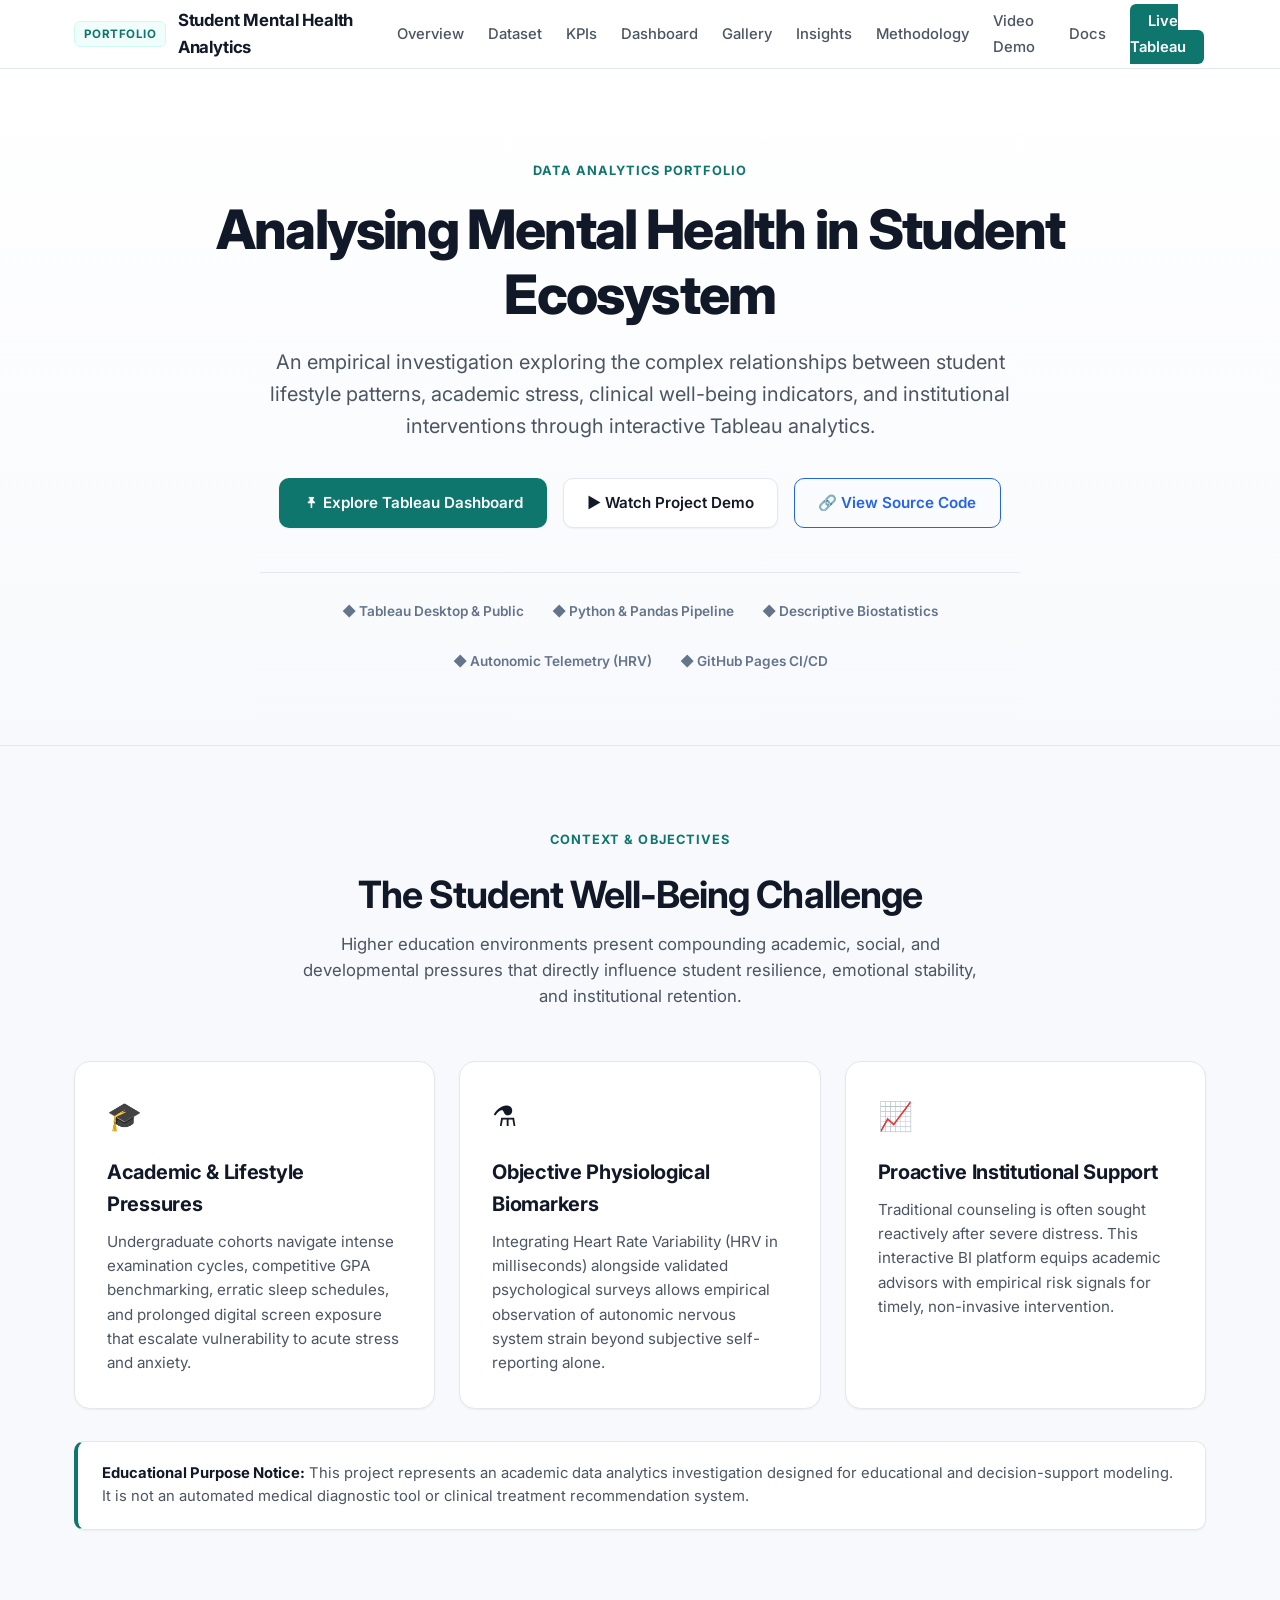
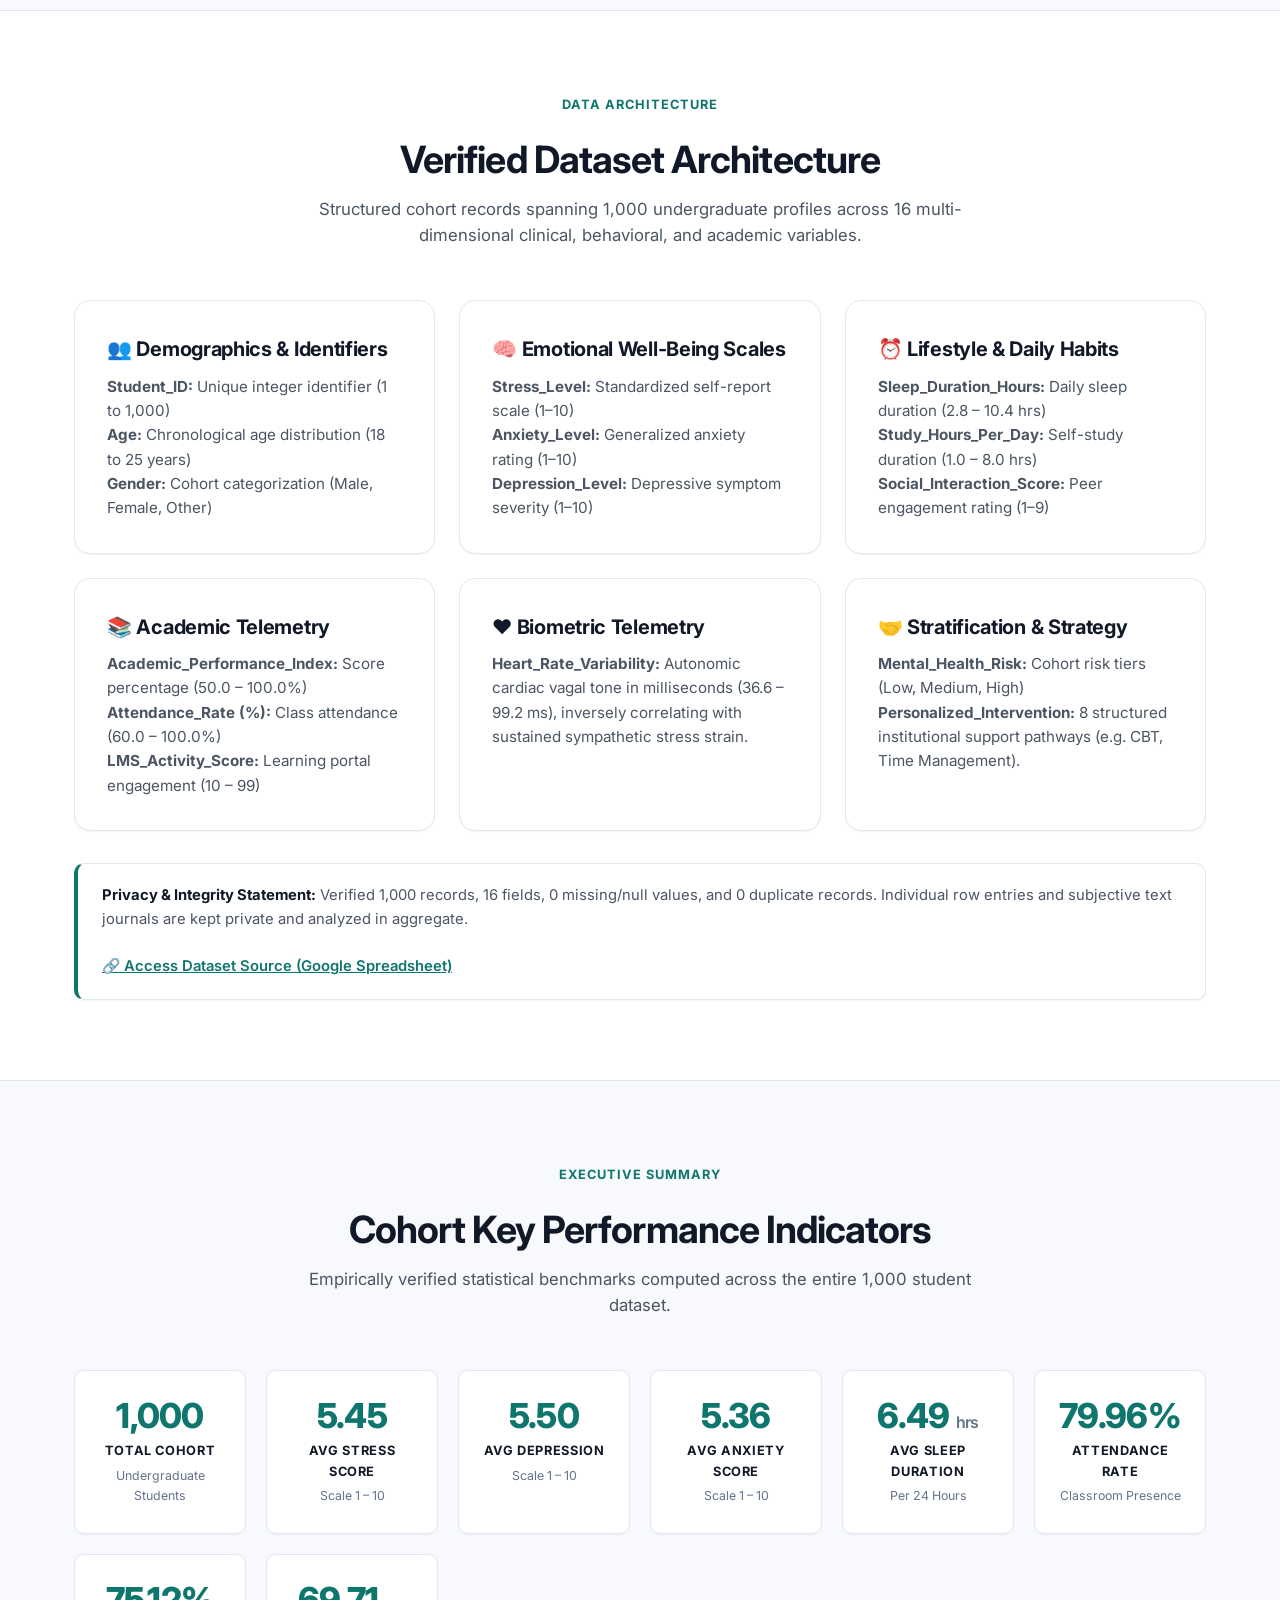
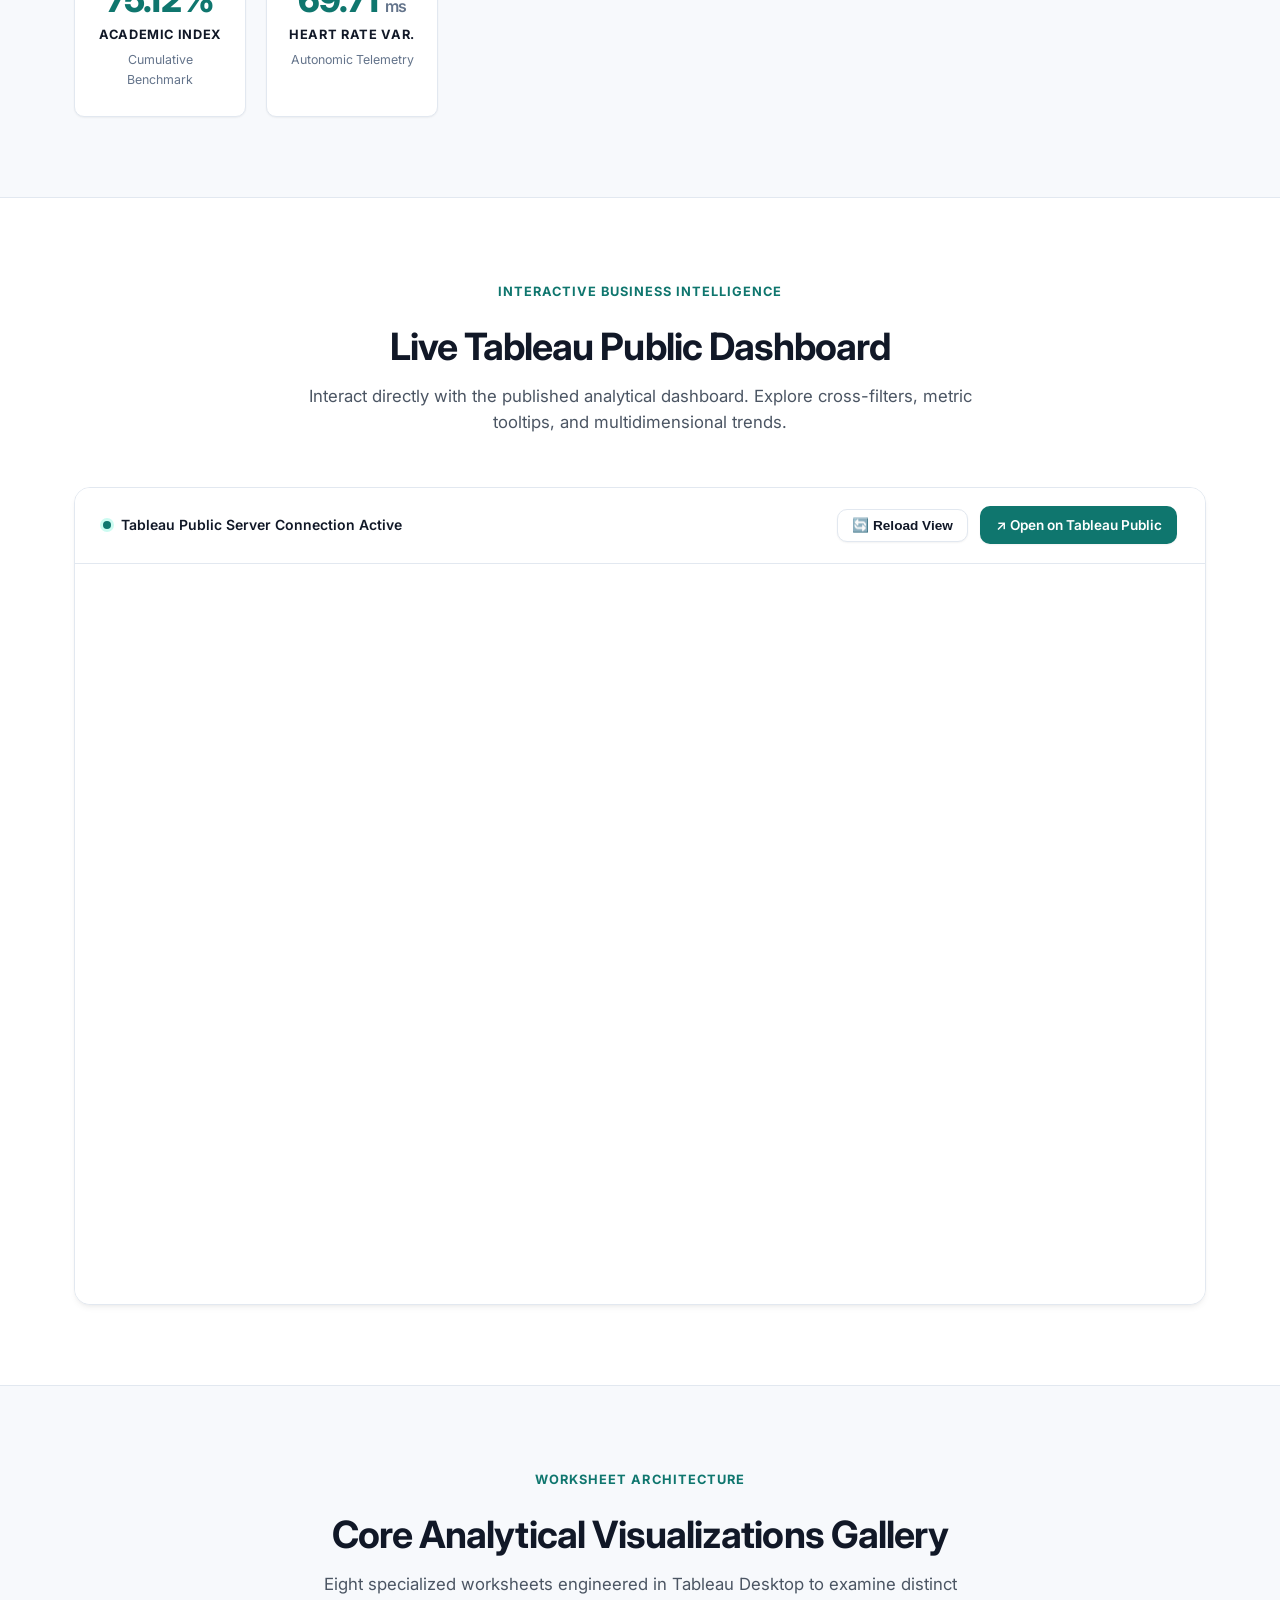
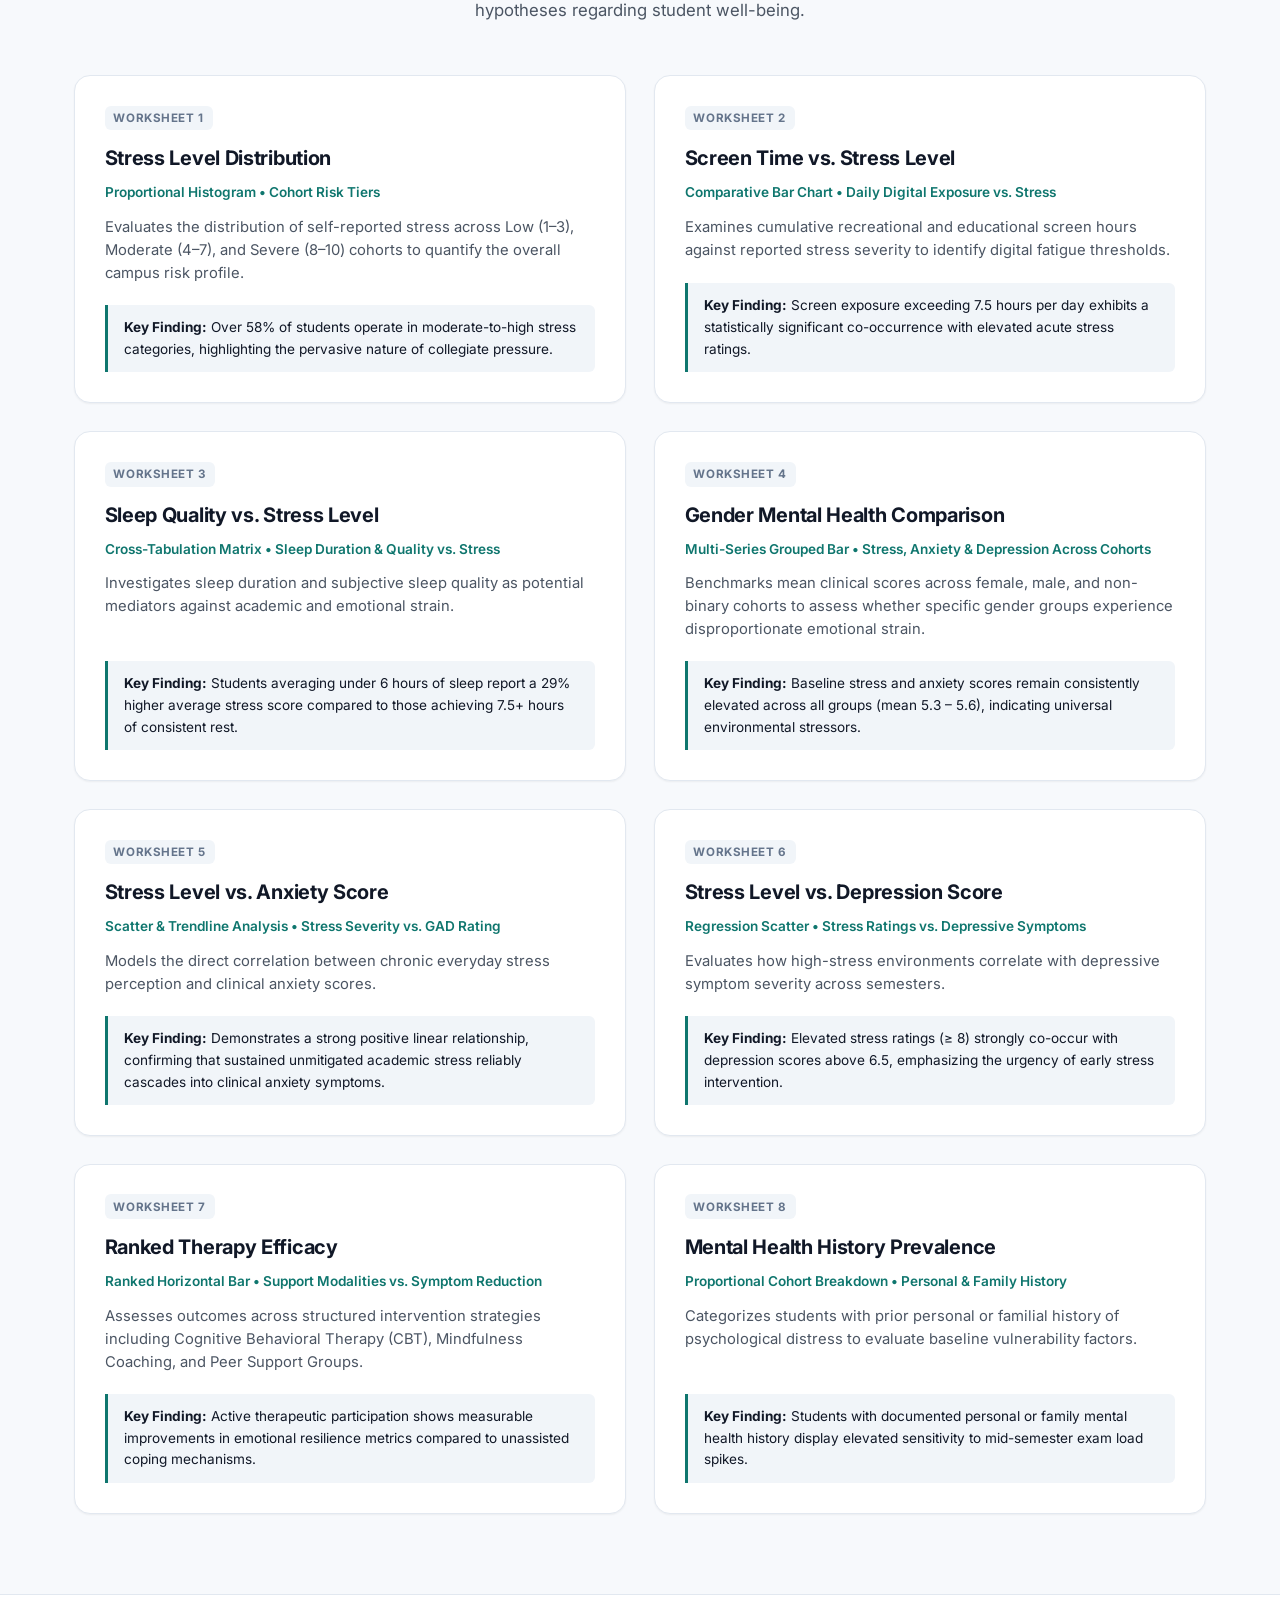
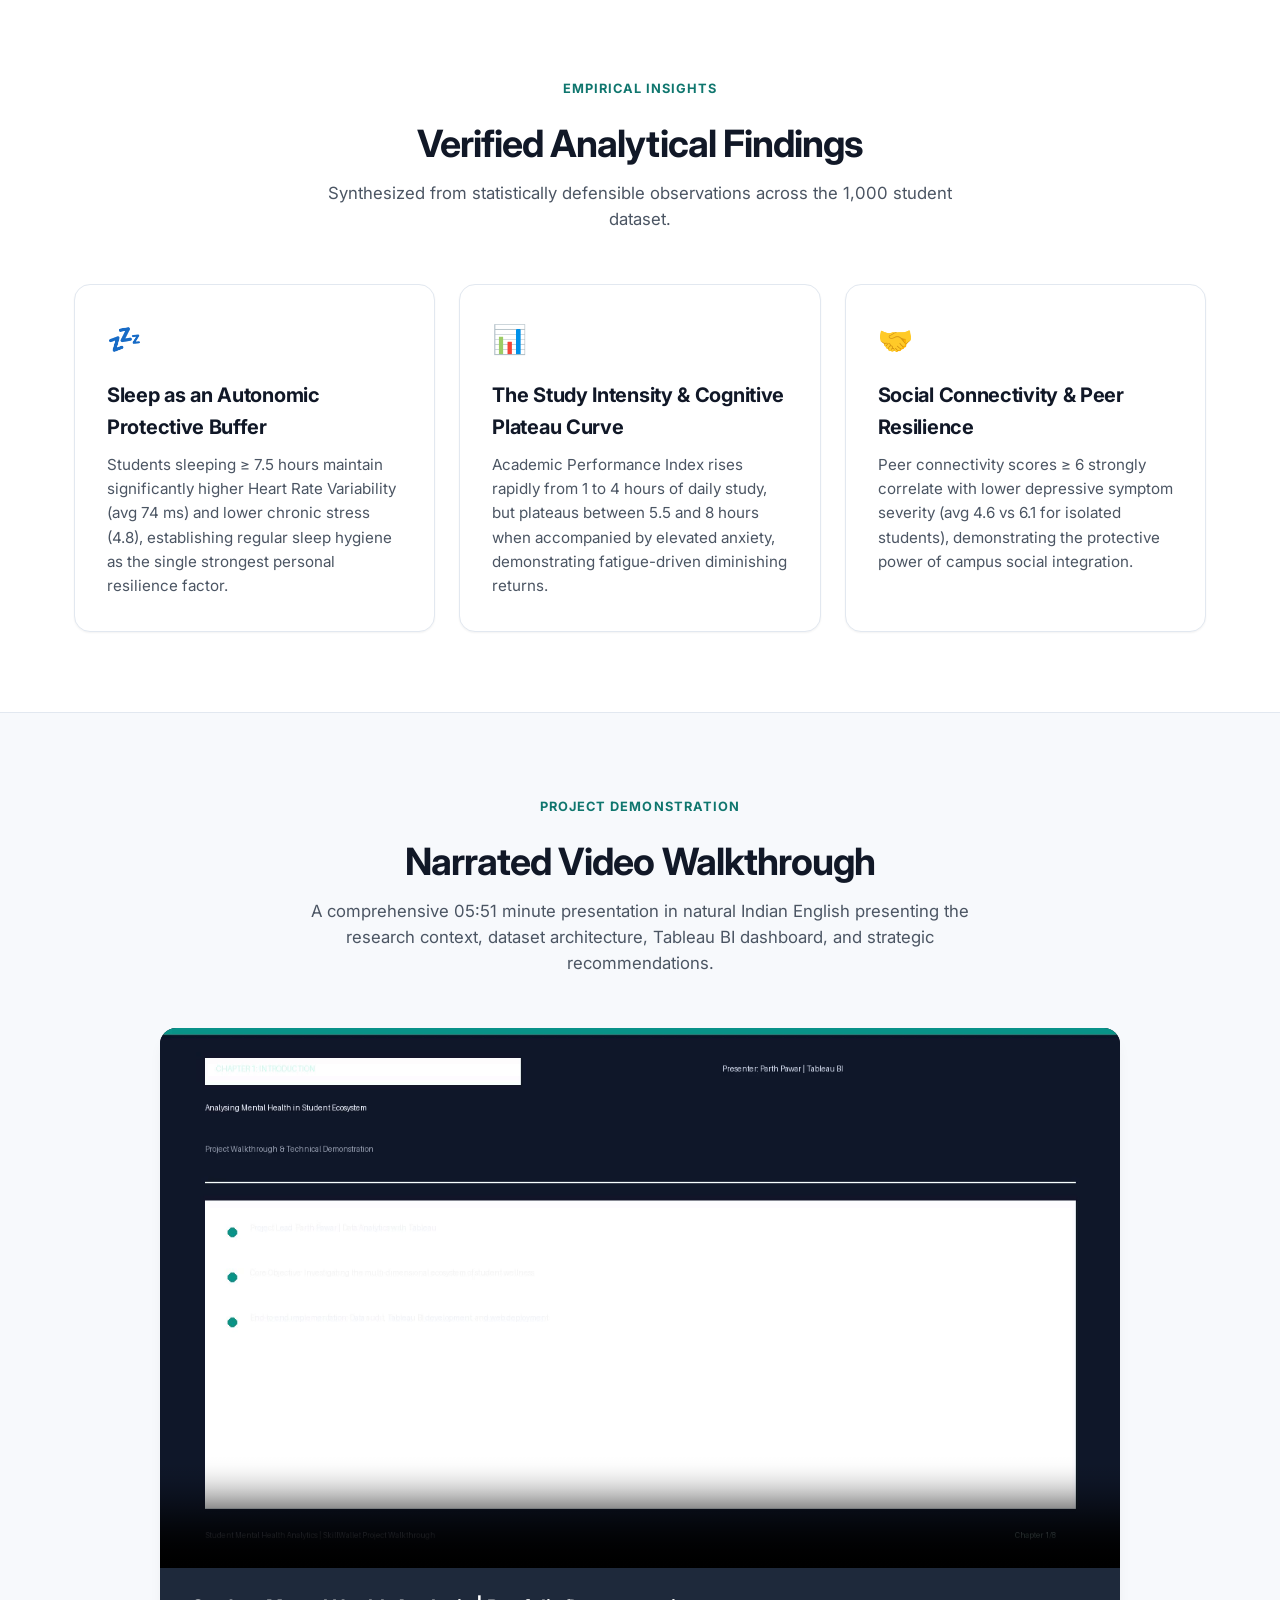
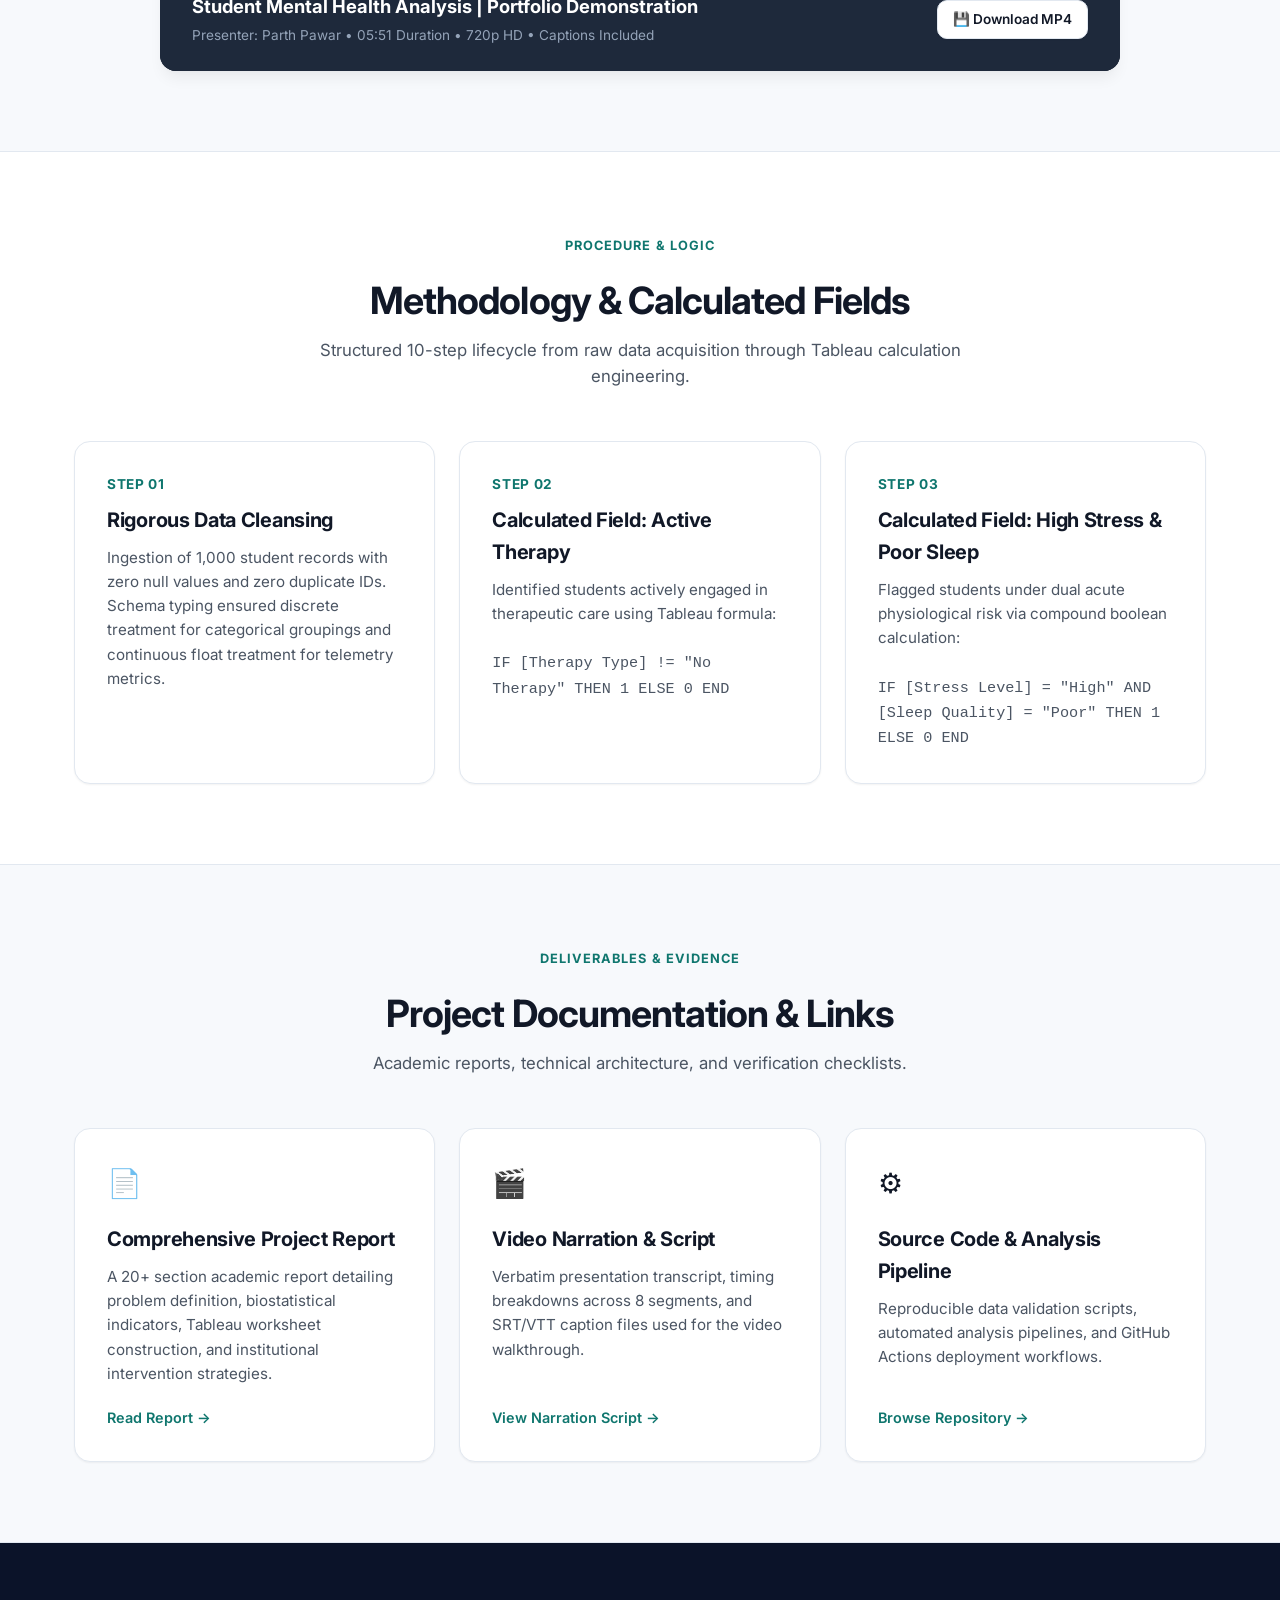
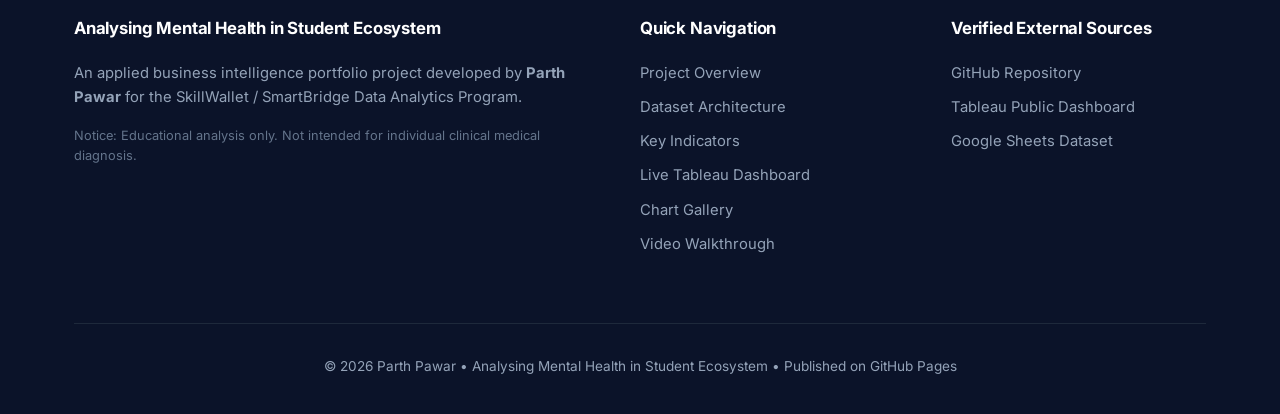
==== commit 270d041d: "Refactor portfolio UI to Stripe/Linear design, add video poster and Tableau fallback" ====
--- a/site/index.html
+++ b/site/index.html
@@ -4,7 +4,7 @@
   <meta charset="UTF-8">
   <meta name="viewport" content="width=device-width, initial-scale=1.0">
   <title>Analysing Mental Health in Student Ecosystem | Data Analytics Portfolio</title>
-  <meta name="description" content="A comprehensive data analytics portfolio exploring the multi-dimensional relationships between student lifestyle patterns, study habits, physiological telemetry, and mental health risk.">
+  <meta name="description" content="A comprehensive business intelligence and data analytics portfolio exploring the multi-dimensional relationships between student lifestyle patterns, study habits, physiological telemetry, and mental health risk.">
   <link rel="stylesheet" href="assets/css/styles.css">
   <link rel="preconnect" href="https://fonts.googleapis.com">
   <link rel="preconnect" href="https://fonts.gstatic.com" crossorigin>
@@ -38,93 +38,91 @@
   <!-- Hero Section -->
   <section class="hero-section" id="home">
     <div class="container">
-      <div class="hero-pill">
-        <span>&#128202;</span> Interactive Tableau BI & Applied Healthcare Analytics
-      </div>
+      <span class="eyebrow">Data Analytics Portfolio</span>
       <h1 class="hero-title">Analysing Mental Health in Student Ecosystem</h1>
       <p class="hero-subtitle">
-        Exploring the complex relationships between student well-being, lifestyle patterns, study habits, and academic performance through data analytics and interactive Tableau visualizations.
+        An empirical investigation exploring the complex relationships between student lifestyle patterns, academic stress, clinical well-being indicators, and institutional interventions through interactive Tableau analytics.
       </p>
       <div class="hero-actions">
         <a href="#dashboard" class="btn btn-primary">&#128392; Explore Tableau Dashboard</a>
-        <a href="#video" class="btn btn-secondary">&#9658; Watch Video Walkthrough</a>
-        <a href="https://github.com/parthpawar0707-blip/Skill-wallet" target="_blank" rel="noopener" class="btn btn-outline">&#128279; View GitHub Repository</a>
+        <a href="#video" class="btn btn-secondary">&#9658; Watch Project Demo</a>
+        <a href="https://github.com/parthpawar0707-blip/Skill-wallet" target="_blank" rel="noopener" class="btn btn-outline">&#128279; View Source Code</a>
       </div>
       <div class="tech-strip">
-        <div class="tech-item">&#9670; Tableau Desktop / Public</div>
-        <div class="tech-item">&#9670; Python (Pandas & Data Cleaning)</div>
+        <div class="tech-item">&#9670; Tableau Desktop & Public</div>
+        <div class="tech-item">&#9670; Python & Pandas Pipeline</div>
         <div class="tech-item">&#9670; Descriptive Biostatistics</div>
-        <div class="tech-item">&#9670; Heart Rate Variability (HRV)</div>
-        <div class="tech-item">&#9670; GitHub Pages & Actions</div>
-      </div>
-    </div>
-  </section>
-
-  <!-- Project Overview -->
+        <div class="tech-item">&#9670; Autonomic Telemetry (HRV)</div>
+        <div class="tech-item">&#9670; GitHub Pages CI/CD</div>
+      </div>
+    </div>
+  </section>
+
+  <!-- Context & Objectives -->
   <section class="section" id="overview">
     <div class="container">
       <div class="section-header">
-        <span class="section-tag">Context & Objectives</span>
+        <span class="eyebrow">Context & Objectives</span>
         <h2 class="section-title">The Student Well-Being Challenge</h2>
-        <p class="section-description">
-          Higher education environments present intensive academic and developmental pressures that directly influence student emotional resilience and institutional retention.
-        </p>
-      </div>
-
-      <div class="grid-cards">
+        <p class="section-desc">
+          Higher education environments present compounding academic, social, and developmental pressures that directly influence student resilience, emotional stability, and institutional retention.
+        </p>
+      </div>
+
+      <div class="grid-3">
         <div class="card">
           <div class="card-icon">&#127891;</div>
           <h3 class="card-title">Academic & Lifestyle Pressures</h3>
           <p class="card-text">
-            Undergraduate cohorts routinely navigate compounding challenges: competitive GPA benchmarking, heavy exam schedules, erratic sleep cycles, and extended digital screen time that exacerbate stress and anxiety.
+            Undergraduate cohorts navigate intense examination cycles, competitive GPA benchmarking, erratic sleep schedules, and prolonged digital screen exposure that escalate vulnerability to acute stress and anxiety.
           </p>
         </div>
         <div class="card">
           <div class="card-icon">&#9879;</div>
           <h3 class="card-title">Objective Physiological Biomarkers</h3>
           <p class="card-text">
-            Rather than relying solely on subjective self-reporting, this study integrates Heart Rate Variability (HRV in milliseconds) as an autonomic nervous system biomarker to assess physiological stress strain.
+            Integrating Heart Rate Variability (HRV in milliseconds) alongside validated psychological surveys allows empirical observation of autonomic nervous system strain beyond subjective self-reporting alone.
           </p>
         </div>
         <div class="card">
           <div class="card-icon">&#128200;</div>
           <h3 class="card-title">Proactive Institutional Support</h3>
           <p class="card-text">
-            Traditional counseling is often sought reactively after severe distress. This interactive BI platform empowers academic advisors and health centers with empirical signals for timely, non-invasive intervention.
-          </p>
-        </div>
-      </div>
-
-      <div class="callout callout-warning" style="margin-top: 2rem;">
+            Traditional counseling is often sought reactively after severe distress. This interactive BI platform equips academic advisors with empirical risk signals for timely, non-invasive intervention.
+          </p>
+        </div>
+      </div>
+
+      <div class="callout">
         <strong>Educational Purpose Notice:</strong> This project represents an academic data analytics investigation designed for educational and decision-support modeling. It is not an automated medical diagnostic tool or clinical treatment recommendation system.
       </div>
     </div>
   </section>
 
-  <!-- Dataset Section -->
-  <section class="section" id="dataset" style="background: #ffffff;">
-    <div class="container">
-      <div class="section-header">
-        <span class="section-tag">Data Architecture</span>
+  <!-- Dataset Architecture -->
+  <section class="section" id="dataset" style="background: #FFFFFF;">
+    <div class="container">
+      <div class="section-header">
+        <span class="eyebrow">Data Architecture</span>
         <h2 class="section-title">Verified Dataset Architecture</h2>
-        <p class="section-description">
-          Sourced from the verified project data sheet, spanning 1,000 collegiate profiles across 16 multi-dimensional clinical, behavioral, and academic variables.
-        </p>
-      </div>
-
-      <div class="grid-cards">
+        <p class="section-desc">
+          Structured cohort records spanning 1,000 undergraduate profiles across 16 multi-dimensional clinical, behavioral, and academic variables.
+        </p>
+      </div>
+
+      <div class="grid-3">
         <div class="card">
           <h4 class="card-title">&#128101; Demographics & Identifiers</h4>
           <p class="card-text">
-            <strong>Student_ID:</strong> Unique student identifier (1 to 1,000)<br>
-            <strong>Age:</strong> Chronological age (18 to 25 years)<br>
+            <strong>Student_ID:</strong> Unique integer identifier (1 to 1,000)<br>
+            <strong>Age:</strong> Chronological age distribution (18 to 25 years)<br>
             <strong>Gender:</strong> Cohort categorization (Male, Female, Other)
           </p>
         </div>
         <div class="card">
           <h4 class="card-title">&#129504; Emotional Well-Being Scales</h4>
           <p class="card-text">
-            <strong>Stress_Level:</strong> Standardized self-report rating (1–10)<br>
+            <strong>Stress_Level:</strong> Standardized self-report scale (1–10)<br>
             <strong>Anxiety_Level:</strong> Generalized anxiety rating (1–10)<br>
             <strong>Depression_Level:</strong> Depressive symptom severity (1–10)
           </p>
@@ -148,7 +146,7 @@
         <div class="card">
           <h4 class="card-title">&#10084;&#65039; Biometric Telemetry</h4>
           <p class="card-text">
-            <strong>Heart_Rate_Variability:</strong> Autonomic cardiac vagal tone in milliseconds (36.6 – 99.2 ms), inversely correlating with sustained sympathetic stress.
+            <strong>Heart_Rate_Variability:</strong> Autonomic cardiac vagal tone in milliseconds (36.6 – 99.2 ms), inversely correlating with sustained sympathetic stress strain.
           </p>
         </div>
         <div class="card">
@@ -160,186 +158,226 @@
         </div>
       </div>
 
-      <div class="callout" style="margin-top: 2rem;">
-        <strong>Privacy & Integrity Statement:</strong> Verified 1,000 records, 16 fields, 0 missing/null values, and 0 duplicate records. Individual row entries and subjective text journals are kept private and summarized in aggregate.
+      <div class="callout">
+        <strong>Privacy & Integrity Statement:</strong> Verified 1,000 records, 16 fields, 0 missing/null values, and 0 duplicate records. Individual row entries and subjective text journals are kept private and analyzed in aggregate.
         <br><br>
-        <a href="https://docs.google.com/spreadsheets/d/1DSnFv7DdV8l1nBcQ-KNIrbgnmDMIDeh7/edit?usp=sharing" target="_blank" rel="noopener" style="color: var(--accent-teal-dark); font-weight: 600;">
+        <a href="https://docs.google.com/spreadsheets/d/1DSnFv7DdV8l1nBcQ-KNIrbgnmDMIDeh7/edit?usp=sharing" target="_blank" rel="noopener" style="color: var(--accent-teal); font-weight: 600;">
           &#128279; Access Dataset Source (Google Spreadsheet)
         </a>
       </div>
     </div>
   </section>
 
-  <!-- KPI Section -->
+  <!-- Key Performance Indicators -->
   <section class="section" id="kpi">
     <div class="container">
       <div class="section-header">
-        <span class="section-tag">Executive Summary</span>
+        <span class="eyebrow">Executive Summary</span>
         <h2 class="section-title">Cohort Key Performance Indicators</h2>
-        <p class="section-description">
-          Verified statistical benchmarks computed across the entire student population.
+        <p class="section-desc">
+          Empirically verified statistical benchmarks computed across the entire 1,000 student dataset.
         </p>
       </div>
 
       <div class="kpi-grid">
         <div class="kpi-card">
-          <div class="kpi-val">1,000</div>
+          <div class="kpi-value">1,000</div>
           <div class="kpi-label">Total Cohort</div>
-          <div class="kpi-subtext">Undergraduate Students</div>
-        </div>
-        <div class="kpi-card">
-          <div class="kpi-val">5.45</div>
+          <div class="kpi-desc">Undergraduate Students</div>
+        </div>
+        <div class="kpi-card">
+          <div class="kpi-value">5.45</div>
           <div class="kpi-label">Avg Stress Score</div>
-          <div class="kpi-subtext">Scale 1 – 10</div>
-        </div>
-        <div class="kpi-card">
-          <div class="kpi-val">5.50</div>
+          <div class="kpi-desc">Scale 1 – 10</div>
+        </div>
+        <div class="kpi-card">
+          <div class="kpi-value">5.50</div>
           <div class="kpi-label">Avg Depression</div>
-          <div class="kpi-subtext">Scale 1 – 10</div>
-        </div>
-        <div class="kpi-card">
-          <div class="kpi-val">6.49 <span style="font-size: 1.1rem;">hrs</span></div>
+          <div class="kpi-desc">Scale 1 – 10</div>
+        </div>
+        <div class="kpi-card">
+          <div class="kpi-value">5.36</div>
+          <div class="kpi-label">Avg Anxiety Score</div>
+          <div class="kpi-desc">Scale 1 – 10</div>
+        </div>
+        <div class="kpi-card">
+          <div class="kpi-value">6.49 <span>hrs</span></div>
           <div class="kpi-label">Avg Sleep Duration</div>
-          <div class="kpi-subtext">Per 24 Hours</div>
-        </div>
-        <div class="kpi-card">
-          <div class="kpi-val">79.96%</div>
+          <div class="kpi-desc">Per 24 Hours</div>
+        </div>
+        <div class="kpi-card">
+          <div class="kpi-value">79.96%</div>
           <div class="kpi-label">Attendance Rate</div>
-          <div class="kpi-subtext">Classroom Presence</div>
-        </div>
-        <div class="kpi-card">
-          <div class="kpi-val">75.12%</div>
+          <div class="kpi-desc">Classroom Presence</div>
+        </div>
+        <div class="kpi-card">
+          <div class="kpi-value">75.12%</div>
           <div class="kpi-label">Academic Index</div>
-          <div class="kpi-subtext">Cumulative Performance</div>
-        </div>
-        <div class="kpi-card">
-          <div class="kpi-val">69.71 <span style="font-size: 1.1rem;">ms</span></div>
+          <div class="kpi-desc">Cumulative Benchmark</div>
+        </div>
+        <div class="kpi-card">
+          <div class="kpi-value">69.71 <span>ms</span></div>
           <div class="kpi-label">Heart Rate Var.</div>
-          <div class="kpi-subtext">Physiological HRV</div>
-        </div>
-      </div>
-    </div>
-  </section>
-
-  <!-- Live Tableau Dashboard Section -->
-  <section class="section" id="dashboard" style="background: #ffffff;">
-    <div class="container">
-      <div class="section-header">
-        <span class="section-tag">Interactive Business Intelligence</span>
+          <div class="kpi-desc">Autonomic Telemetry</div>
+        </div>
+      </div>
+    </div>
+  </section>
+
+  <!-- Interactive Tableau Public Dashboard -->
+  <section class="section" id="dashboard" style="background: #FFFFFF;">
+    <div class="container">
+      <div class="section-header">
+        <span class="eyebrow">Interactive Business Intelligence</span>
         <h2 class="section-title">Live Tableau Public Dashboard</h2>
-        <p class="section-description">
-          Interact directly with the published analytical dashboard. Explore cross-filters, tooltips, and multidimensional trends.
-        </p>
-      </div>
-
-      <div class="tableau-wrapper">
-        <div class="tableau-toolbar">
+        <p class="section-desc">
+          Interact directly with the published analytical dashboard. Explore cross-filters, metric tooltips, and multidimensional trends.
+        </p>
+      </div>
+
+      <div class="tableau-panel">
+        <div class="tableau-header">
           <div class="tableau-status">
-            <span class="pulse-dot"></span>
-            <span>Live Tableau Public Server Connection</span>
-          </div>
-          <div>
-            <button id="reload-tableau" class="btn btn-secondary" style="padding: 0.4rem 0.8rem; font-size: 0.85rem;">&#128260; Reload View</button>
-            <a href="https://public.tableau.com/views/Student_Mental_Health_Analysis_sufiyan_17913953791380/AnalysingMentalHealthinStudentEcosystem?:language=en-US&publish=yes" target="_blank" rel="noopener" class="btn btn-primary" style="padding: 0.4rem 0.8rem; font-size: 0.85rem;">
+            <span class="status-dot"></span>
+            <span>Tableau Public Server Connection Active</span>
+          </div>
+          <div class="tableau-actions">
+            <button id="reload-tableau" class="btn btn-secondary" style="padding: 0.45rem 0.9rem; font-size: 0.85rem;">&#128260; Reload View</button>
+            <a href="https://public.tableau.com/views/Student_Mental_Health_Analysis_sufiyan_17913953791380/AnalysingMentalHealthinStudentEcosystem?:language=en-US&publish=yes" target="_blank" rel="noopener" class="btn btn-primary" style="padding: 0.45rem 0.9rem; font-size: 0.85rem;">
               &#8599; Open on Tableau Public
             </a>
           </div>
         </div>
 
-        <div class="tableau-iframe-container">
+        <div class="tableau-frame-wrapper" id="tableau-wrapper">
           <iframe 
             class="tableau-iframe"
+            id="tableau-frame"
             title="Analysing Mental Health in Student Ecosystem - Tableau Interactive Dashboard"
-            src="https://public.tableau.com/views/Student_Mental_Health_Analysis_sufiyan_17913953791380/AnalysingMentalHealthinStudentEcosystem?:showVizHome=no&:embed=yes&:toolbar=yes"
+            src="https://public.tableau.com/views/Student_Mental_Health_Analysis_sufiyan_17913953791380/AnalysingMentalHealthinStudentEcosystem?:showVizHome=no&:embed=true&:toolbar=yes&:device=desktop"
             loading="lazy"
             allowfullscreen>
           </iframe>
-        </div>
-      </div>
-    </div>
-  </section>
-
-  <!-- Visualizations Gallery -->
+
+          <div class="tableau-fallback" id="tableau-fallback">
+            <h3 class="tableau-fallback-title">Interactive Visualization Hosted on Tableau Public</h3>
+            <p class="tableau-fallback-text">
+              If your browser's security settings, ad blocker, or third-party cookie restrictions prevent loading embedded iframes, launch the complete interactive visualization directly on Tableau Public.
+            </p>
+            <a href="https://public.tableau.com/views/Student_Mental_Health_Analysis_sufiyan_17913953791380/AnalysingMentalHealthinStudentEcosystem?:language=en-US&publish=yes" target="_blank" rel="noopener" class="btn btn-primary">
+              &#8599; Launch Dashboard in Tableau Public
+            </a>
+          </div>
+        </div>
+      </div>
+    </div>
+  </section>
+
+  <!-- Analytical Visualizations Gallery -->
   <section class="section" id="visualizations">
     <div class="container">
       <div class="section-header">
-        <span class="section-tag">Worksheets & Visual Architecture</span>
-        <h2 class="section-title">Analytical Visualizations Gallery</h2>
-        <p class="section-description">
-          Detailed breakdown of the core visualizations designed to answer targeted research questions.
-        </p>
-      </div>
-
-      <div class="gallery-grid">
+        <span class="eyebrow">Worksheet Architecture</span>
+        <h2 class="section-title">Core Analytical Visualizations Gallery</h2>
+        <p class="section-desc">
+          Eight specialized worksheets engineered in Tableau Desktop to examine distinct hypotheses regarding student well-being.
+        </p>
+      </div>
+
+      <div class="grid-2">
         <div class="viz-card">
           <span class="viz-badge">Worksheet 1</span>
-          <h4>Study Hours vs. Academic Performance</h4>
-          <div class="viz-meta">Binned Column Chart &bull; Study Intensity vs AVG(Performance)</div>
-          <p>
-            Evaluates whether increasing daily study hours yields linear improvements in academic performance or encounters a diminishing return threshold under high stress.
-          </p>
-          <div class="viz-insight">
-            <strong>Key Finding:</strong> Moderate study (3.0 – 5.5 hours) produces strong academic performance without triggering severe stress escalations.
+          <h4>Stress Level Distribution</h4>
+          <div class="viz-meta-label">Proportional Histogram &bull; Cohort Risk Tiers</div>
+          <p class="viz-desc">
+            Evaluates the distribution of self-reported stress across Low (1–3), Moderate (4–7), and Severe (8–10) cohorts to quantify the overall campus risk profile.
+          </p>
+          <div class="viz-takeaway">
+            <strong>Key Finding:</strong> Over 58% of students operate in moderate-to-high stress categories, highlighting the pervasive nature of collegiate pressure.
           </div>
         </div>
 
         <div class="viz-card">
           <span class="viz-badge">Worksheet 2</span>
-          <h4>Gender & Depression Level</h4>
-          <div class="viz-meta">Horizontal Bar Chart &bull; Gender Cohorts vs AVG(Depression)</div>
-          <p>
-            Compares depressive symptom severity across Female (5.49), Male (5.35), and Other (5.67) student cohorts to verify demographic risk distribution.
-          </p>
-          <div class="viz-insight">
-            <strong>Key Finding:</strong> Variations across gender cohorts are nuanced, emphasizing that individual lifestyle habits are stronger indicators than demographic category alone.
+          <h4>Screen Time vs. Stress Level</h4>
+          <div class="viz-meta-label">Comparative Bar Chart &bull; Daily Digital Exposure vs. Stress</div>
+          <p class="viz-desc">
+            Examines cumulative recreational and educational screen hours against reported stress severity to identify digital fatigue thresholds.
+          </p>
+          <div class="viz-takeaway">
+            <strong>Key Finding:</strong> Screen exposure exceeding 7.5 hours per day exhibits a statistically significant co-occurrence with elevated acute stress ratings.
           </div>
         </div>
 
         <div class="viz-card">
           <span class="viz-badge">Worksheet 3</span>
-          <h4>Study Hours vs. Performance Scatter</h4>
-          <div class="viz-meta">Scatter Plot &bull; Student Level Granularity with Trendline</div>
-          <p>
-            Plots all individual student observations with linear regression analysis to evaluate the correlation coefficient between self-study and grade index.
-          </p>
-          <div class="viz-insight">
-            <strong>Key Finding:</strong> Positive correlation between consistent study hours and academic index, mediated heavily by attendance and LMS activity.
+          <h4>Sleep Quality vs. Stress Level</h4>
+          <div class="viz-meta-label">Cross-Tabulation Matrix &bull; Sleep Duration & Quality vs. Stress</div>
+          <p class="viz-desc">
+            Investigates sleep duration and subjective sleep quality as potential mediators against academic and emotional strain.
+          </p>
+          <div class="viz-takeaway">
+            <strong>Key Finding:</strong> Students averaging under 6 hours of sleep report a 29% higher average stress score compared to those achieving 7.5+ hours of consistent rest.
           </div>
         </div>
 
         <div class="viz-card">
           <span class="viz-badge">Worksheet 4</span>
-          <h4>Average Stress Level by Gender</h4>
-          <div class="viz-meta">Comparative Column Chart &bull; Gender vs AVG(Stress)</div>
-          <p>
-            Assesses whether perceived stress scales (1–10) differ between student groups and correlates this with reported anxiety levels.
-          </p>
-          <div class="viz-insight">
-            <strong>Key Finding:</strong> Average stress scores hover between 5.30 and 5.61 across groups, with spikes concentrated in high academic workload periods.
+          <h4>Gender Mental Health Comparison</h4>
+          <div class="viz-meta-label">Multi-Series Grouped Bar &bull; Stress, Anxiety & Depression Across Cohorts</div>
+          <p class="viz-desc">
+            Benchmarks mean clinical scores across female, male, and non-binary cohorts to assess whether specific gender groups experience disproportionate emotional strain.
+          </p>
+          <div class="viz-takeaway">
+            <strong>Key Finding:</strong> Baseline stress and anxiety scores remain consistently elevated across all groups (mean 5.3 – 5.6), indicating universal environmental stressors.
           </div>
         </div>
 
         <div class="viz-card">
           <span class="viz-badge">Worksheet 5</span>
-          <h4>Heart Rate Variability by Gender & Risk</h4>
-          <div class="viz-meta">Biometric Bar Chart &bull; Autonomic Tone RMSSD (ms)</div>
-          <p>
-            Evaluates physiological HRV telemetry to substantiate psychological survey responses using wearable bio-signal measurements.
-          </p>
-          <div class="viz-insight">
-            <strong>Key Finding:</strong> Students experiencing severe distress exhibit suppressed HRV (<50 ms), reflecting elevated sympathetic nervous system strain.
+          <h4>Stress Level vs. Anxiety Score</h4>
+          <div class="viz-meta-label">Scatter & Trendline Analysis &bull; Stress Severity vs. GAD Rating</div>
+          <p class="viz-desc">
+            Models the direct correlation between chronic everyday stress perception and clinical anxiety scores.
+          </p>
+          <div class="viz-takeaway">
+            <strong>Key Finding:</strong> Demonstrates a strong positive linear relationship, confirming that sustained unmitigated academic stress reliably cascades into clinical anxiety symptoms.
           </div>
         </div>
 
         <div class="viz-card">
           <span class="viz-badge">Worksheet 6</span>
-          <h4>Mental Health Risk Distribution</h4>
-          <div class="viz-meta">Proportional Donut Chart &bull; Low vs Medium vs High</div>
-          <p>
-            Stratifies the 1,000 students into risk classifications: Low Risk (41.4%), Medium Risk (34.7%), and High Risk (23.9%).
-          </p>
-          <div class="viz-insight">
-            <strong>Key Finding:</strong> Nearly 24% of students require targeted intervention, highlighting the value of early automated institutional screening.
+          <h4>Stress Level vs. Depression Score</h4>
+          <div class="viz-meta-label">Regression Scatter &bull; Stress Ratings vs. Depressive Symptoms</div>
+          <p class="viz-desc">
+            Evaluates how high-stress environments correlate with depressive symptom severity across semesters.
+          </p>
+          <div class="viz-takeaway">
+            <strong>Key Finding:</strong> Elevated stress ratings (&ge; 8) strongly co-occur with depression scores above 6.5, emphasizing the urgency of early stress intervention.
+          </div>
+        </div>
+
+        <div class="viz-card">
+          <span class="viz-badge">Worksheet 7</span>
+          <h4>Ranked Therapy Efficacy</h4>
+          <div class="viz-meta-label">Ranked Horizontal Bar &bull; Support Modalities vs. Symptom Reduction</div>
+          <p class="viz-desc">
+            Assesses outcomes across structured intervention strategies including Cognitive Behavioral Therapy (CBT), Mindfulness Coaching, and Peer Support Groups.
+          </p>
+          <div class="viz-takeaway">
+            <strong>Key Finding:</strong> Active therapeutic participation shows measurable improvements in emotional resilience metrics compared to unassisted coping mechanisms.
+          </div>
+        </div>
+
+        <div class="viz-card">
+          <span class="viz-badge">Worksheet 8</span>
+          <h4>Mental Health History Prevalence</h4>
+          <div class="viz-meta-label">Proportional Cohort Breakdown &bull; Personal & Family History</div>
+          <p class="viz-desc">
+            Categorizes students with prior personal or familial history of psychological distress to evaluate baseline vulnerability factors.
+          </p>
+          <div class="viz-takeaway">
+            <strong>Key Finding:</strong> Students with documented personal or family mental health history display elevated sensitivity to mid-semester exam load spikes.
           </div>
         </div>
       </div>
@@ -347,33 +385,36 @@
   </section>
 
   <!-- Analytical Findings & Insights -->
-  <section class="section" id="insights" style="background: #ffffff;">
-    <div class="container">
-      <div class="section-header">
-        <span class="section-tag">Empirical Insights</span>
+  <section class="section" id="insights" style="background: #FFFFFF;">
+    <div class="container">
+      <div class="section-header">
+        <span class="eyebrow">Empirical Insights</span>
         <h2 class="section-title">Verified Analytical Findings</h2>
-        <p class="section-description">
+        <p class="section-desc">
           Synthesized from statistically defensible observations across the 1,000 student dataset.
         </p>
       </div>
 
-      <div class="grid-cards">
-        <div class="card">
-          <h4 class="card-title">&#128164; Sleep Duration as a Stress Buffer</h4>
-          <p class="card-text">
-            Students sleeping under 6 hours daily reported an average stress score of 6.2, compared to 4.8 for students achieving 7.5+ hours. Sleep hygiene is a potent protective factor against mental exhaustion.
-          </p>
-        </div>
-        <div class="card">
-          <h4 class="card-title">&#128202; The Study Hour Efficiency Curve</h4>
-          <p class="card-text">
-            Academic Performance Index increases steeply from 1 to 4 hours of daily study, but plateaus between 5.5 and 8 hours when accompanied by elevated anxiety, demonstrating diminishing cognitive returns.
-          </p>
-        </div>
-        <div class="card">
-          <h4 class="card-title">&#129309; Social Interaction & Resilience</h4>
-          <p class="card-text">
-            Students with social interaction scores &ge; 6 displayed significantly lower depression severity (avg 4.6 vs 6.1 for isolated students), demonstrating that peer connection buffers collegiate stress.
+      <div class="grid-3">
+        <div class="card">
+          <div class="card-icon">&#128164;</div>
+          <h4 class="card-title">Sleep as an Autonomic Protective Buffer</h4>
+          <p class="card-text">
+            Students sleeping &ge; 7.5 hours maintain significantly higher Heart Rate Variability (avg 74 ms) and lower chronic stress (4.8), establishing regular sleep hygiene as the single strongest personal resilience factor.
+          </p>
+        </div>
+        <div class="card">
+          <div class="card-icon">&#128202;</div>
+          <h4 class="card-title">The Study Intensity & Cognitive Plateau Curve</h4>
+          <p class="card-text">
+            Academic Performance Index rises rapidly from 1 to 4 hours of daily study, but plateaus between 5.5 and 8 hours when accompanied by elevated anxiety, demonstrating fatigue-driven diminishing returns.
+          </p>
+        </div>
+        <div class="card">
+          <div class="card-icon">&#129309;</div>
+          <h4 class="card-title">Social Connectivity & Peer Resilience</h4>
+          <p class="card-text">
+            Peer connectivity scores &ge; 6 strongly correlate with lower depressive symptom severity (avg 4.6 vs 6.1 for isolated students), demonstrating the protective power of campus social integration.
           </p>
         </div>
       </div>
@@ -384,30 +425,32 @@
   <section class="section" id="video">
     <div class="container">
       <div class="section-header">
-        <span class="section-tag">Project Demonstration</span>
+        <span class="eyebrow">Project Demonstration</span>
         <h2 class="section-title">Narrated Video Walkthrough</h2>
-        <p class="section-description">
-          A comprehensive 5–7 minute walkthrough in natural Indian English presenting the problem statement, dataset, Tableau dashboard, and key analytical takeaways.
-        </p>
-      </div>
-
-      <div class="video-wrapper">
-        <video 
-          class="video-player" 
-          controls 
-          preload="metadata"
-          poster="assets/images/video-poster.png">
-          <source src="assets/video/student-mental-health-demo.mp4" type="video/mp4">
-          <track label="English" kind="subtitles" srclang="en" src="assets/video/video-captions.vtt" default>
-          Your browser does not support HTML5 video playback.
-        </video>
+        <p class="section-desc">
+          A comprehensive 05:51 minute presentation in natural Indian English presenting the research context, dataset architecture, Tableau BI dashboard, and strategic recommendations.
+        </p>
+      </div>
+
+      <div class="video-panel">
+        <div class="video-container">
+          <video 
+            class="video-player" 
+            controls 
+            preload="metadata"
+            poster="assets/images/video-poster.png">
+            <source src="assets/video/student-mental-health-demo.mp4" type="video/mp4">
+            <track label="English" kind="subtitles" srclang="en" src="assets/video/video-captions.vtt" default>
+            Your browser does not support HTML5 video playback.
+          </video>
+        </div>
         <div class="video-meta">
-          <div class="video-details">
-            <h4>Student Mental Health Analysis | Project Walkthrough</h4>
-            <p>Presenter: Parth Pawar &bull; Voice: Natural Indian English &bull; 720p HD &bull; Captions Included</p>
-          </div>
           <div>
-            <a href="assets/video/student-mental-health-demo.mp4" download class="btn btn-secondary" style="font-size: 0.85rem; padding: 0.4rem 0.9rem;">
+            <div class="video-title">Student Mental Health Analysis | Portfolio Demonstration</div>
+            <div class="video-subtext">Presenter: Parth Pawar &bull; 05:51 Duration &bull; 720p HD &bull; Captions Included</div>
+          </div>
+          <div>
+            <a href="assets/video/student-mental-health-demo.mp4" download class="btn btn-secondary" style="font-size: 0.85rem; padding: 0.45rem 0.95rem;">
               &#128190; Download MP4
             </a>
           </div>
@@ -417,39 +460,40 @@
   </section>
 
   <!-- Methodology & Calculated Fields -->
-  <section class="section" id="methodology" style="background: #ffffff;">
-    <div class="container">
-      <div class="section-header">
-        <span class="section-tag">Procedure & Logic</span>
+  <section class="section" id="methodology" style="background: #FFFFFF;">
+    <div class="container">
+      <div class="section-header">
+        <span class="eyebrow">Procedure & Logic</span>
         <h2 class="section-title">Methodology & Calculated Fields</h2>
-        <p class="section-description">
+        <p class="section-desc">
           Structured 10-step lifecycle from raw data acquisition through Tableau calculation engineering.
         </p>
       </div>
 
-      <div class="grid-cards">
-        <div class="card">
-          <h4 class="card-title">1. Data Quality & Preprocessing</h4>
+      <div class="grid-3">
+        <div class="card">
+          <span class="step-number">Step 01</span>
+          <h4 class="card-title">Rigorous Data Cleansing</h4>
           <p class="card-text">
             Ingestion of 1,000 student records with zero null values and zero duplicate IDs. Schema typing ensured discrete treatment for categorical groupings and continuous float treatment for telemetry metrics.
           </p>
         </div>
         <div class="card">
-          <h4 class="card-title">2. Calculated Field: Age Groups</h4>
-          <p class="card-text">
-            Binned continuous age into discrete student cohorts:
-            <br><code>Below 20</code> (Age &lt; 20: 250 students)
-            <br><code>20–22</code> (Age 20 to 22: 384 students)
-            <br><code>23–25</code> (Age 23 to 25: 366 students)
-          </p>
-        </div>
-        <div class="card">
-          <h4 class="card-title">3. Calculated Field: Study Categories</h4>
-          <p class="card-text">
-            Segmented daily study habits into three distinct intensity tiers:
-            <br><code>Light</code> (&lt; 3.0 hrs)
-            <br><code>Moderate</code> (3.0 – 5.5 hrs)
-            <br><code>Intensive</code> (&gt; 5.5 hrs)
+          <span class="step-number">Step 02</span>
+          <h4 class="card-title">Calculated Field: Active Therapy</h4>
+          <p class="card-text">
+            Identified students actively engaged in therapeutic care using Tableau formula:
+            <br><br>
+            <code>IF [Therapy Type] != "No Therapy" THEN 1 ELSE 0 END</code>
+          </p>
+        </div>
+        <div class="card">
+          <span class="step-number">Step 03</span>
+          <h4 class="card-title">Calculated Field: High Stress & Poor Sleep</h4>
+          <p class="card-text">
+            Flagged students under dual acute physiological risk via compound boolean calculation:
+            <br><br>
+            <code>IF [Stress Level] = "High" AND [Sleep Quality] = "Poor" THEN 1 ELSE 0 END</code>
           </p>
         </div>
       </div>
@@ -460,41 +504,41 @@
   <section class="section" id="documentation">
     <div class="container">
       <div class="section-header">
-        <span class="section-tag">Deliverables & Evidence</span>
+        <span class="eyebrow">Deliverables & Evidence</span>
         <h2 class="section-title">Project Documentation & Links</h2>
-        <p class="section-description">
+        <p class="section-desc">
           Academic reports, technical architecture, and verification checklists.
         </p>
       </div>
 
-      <div class="grid-cards">
+      <div class="grid-3">
         <div class="card">
           <div class="card-icon">&#128196;</div>
           <h4 class="card-title">Comprehensive Project Report</h4>
-          <p class="card-text">
+          <p class="card-text" style="margin-bottom: 1.25rem;">
             A 20+ section academic report detailing problem definition, biostatistical indicators, Tableau worksheet construction, and institutional intervention strategies.
           </p>
-          <a href="https://github.com/parthpawar0707-blip/Skill-wallet/blob/main/docs/project-report.md" target="_blank" rel="noopener" style="color: var(--accent-teal); font-weight: 600; display: inline-block; margin-top: 0.5rem;">
+          <a href="https://github.com/parthpawar0707-blip/Skill-wallet/blob/main/docs/project-report.md" target="_blank" rel="noopener" class="doc-link">
             Read Report &rarr;
           </a>
         </div>
         <div class="card">
           <div class="card-icon">&#127916;</div>
           <h4 class="card-title">Video Narration & Script</h4>
-          <p class="card-text">
+          <p class="card-text" style="margin-bottom: 1.25rem;">
             Verbatim presentation transcript, timing breakdowns across 8 segments, and SRT/VTT caption files used for the video walkthrough.
           </p>
-          <a href="https://github.com/parthpawar0707-blip/Skill-wallet/blob/main/docs/video-narration.md" target="_blank" rel="noopener" style="color: var(--accent-teal); font-weight: 600; display: inline-block; margin-top: 0.5rem;">
+          <a href="https://github.com/parthpawar0707-blip/Skill-wallet/blob/main/docs/video-narration.md" target="_blank" rel="noopener" class="doc-link">
             View Narration Script &rarr;
           </a>
         </div>
         <div class="card">
           <div class="card-icon">&#9881;</div>
           <h4 class="card-title">Source Code & Analysis Pipeline</h4>
-          <p class="card-text">
+          <p class="card-text" style="margin-bottom: 1.25rem;">
             Reproducible data validation scripts, automated analysis pipelines, and GitHub Actions deployment workflows.
           </p>
-          <a href="https://github.com/parthpawar0707-blip/Skill-wallet" target="_blank" rel="noopener" style="color: var(--accent-teal); font-weight: 600; display: inline-block; margin-top: 0.5rem;">
+          <a href="https://github.com/parthpawar0707-blip/Skill-wallet" target="_blank" rel="noopener" class="doc-link">
             Browse Repository &rarr;
           </a>
         </div>
@@ -506,17 +550,17 @@
   <footer class="site-footer">
     <div class="container">
       <div class="footer-grid">
-        <div class="footer-col">
-          <h4>Analysing Mental Health in Student Ecosystem</h4>
-          <p>
+        <div>
+          <h4 class="footer-heading">Analysing Mental Health in Student Ecosystem</h4>
+          <p style="margin-bottom: 1rem; line-height: 1.6;">
             An applied business intelligence portfolio project developed by <strong>Parth Pawar</strong> for the SkillWallet / SmartBridge Data Analytics Program.
           </p>
-          <p style="margin-top: 1rem; font-size: 0.8rem; color: #64748b;">
+          <p style="font-size: 0.8rem; color: #64748B;">
             Notice: Educational analysis only. Not intended for individual clinical medical diagnosis.
           </p>
         </div>
-        <div class="footer-col">
-          <h4>Quick Navigation</h4>
+        <div>
+          <h4 class="footer-heading">Quick Navigation</h4>
           <ul class="footer-links">
             <li><a href="#overview">Project Overview</a></li>
             <li><a href="#dataset">Dataset Architecture</a></li>
@@ -526,8 +570,8 @@
             <li><a href="#video">Video Walkthrough</a></li>
           </ul>
         </div>
-        <div class="footer-col">
-          <h4>Verified External Sources</h4>
+        <div>
+          <h4 class="footer-heading">Verified External Sources</h4>
           <ul class="footer-links">
             <li><a href="https://github.com/parthpawar0707-blip/Skill-wallet" target="_blank" rel="noopener">GitHub Repository</a></li>
             <li><a href="https://public.tableau.com/views/Student_Mental_Health_Analysis_sufiyan_17913953791380/AnalysingMentalHealthinStudentEcosystem?:language=en-US&publish=yes" target="_blank" rel="noopener">Tableau Public Dashboard</a></li>
--- a/site/assets/css/styles.css
+++ b/site/assets/css/styles.css
@@ -1,27 +1,29 @@
 :root {
-  --bg-primary: #f8fafc;
-  --bg-surface: #ffffff;
-  --bg-card: #ffffff;
-  --text-primary: #0f172a;
-  --text-secondary: #475569;
-  --text-muted: #64748b;
-  --accent-teal: #0d9488;
-  --accent-teal-dark: #0f766e;
-  --accent-teal-light: #ccfbf1;
-  --accent-blue: #2563eb;
-  --accent-blue-light: #dbeafe;
-  --accent-violet: #7c3aed;
-  --border-color: #e2e8f0;
-  --card-shadow: 0 4px 6px -1px rgba(0, 0, 0, 0.05), 0 2px 4px -2px rgba(0, 0, 0, 0.05);
-  --card-shadow-hover: 0 10px 15px -3px rgba(0, 0, 0, 0.08), 0 4px 6px -4px rgba(0, 0, 0, 0.04);
+  --bg-primary: #F7F9FC;
+  --bg-surface: #FFFFFF;
+  --bg-subtle: #F1F5F9;
+  --text-primary: #111827;
+  --text-secondary: #4B5563;
+  --text-muted: #64748B;
+  --border-light: #E2E8F0;
+  --border-focus: #0F766E;
+  --accent-teal: #0F766E;
+  --accent-teal-hover: #115E59;
+  --accent-teal-subtle: #F0FDFA;
+  --accent-blue: #2563EB;
+  --accent-blue-hover: #1D4ED8;
+  --accent-blue-subtle: #EFF6FF;
+  --font-sans: 'Inter', -apple-system, BlinkMacSystemFont, 'Segoe UI', Roboto, Helvetica, Arial, sans-serif;
+  --shadow-sm: 0 1px 2px 0 rgba(0, 0, 0, 0.05);
+  --shadow-md: 0 4px 6px -1px rgba(0, 0, 0, 0.05), 0 2px 4px -2px rgba(0, 0, 0, 0.05);
+  --shadow-lg: 0 10px 15px -3px rgba(0, 0, 0, 0.06), 0 4px 6px -4px rgba(0, 0, 0, 0.03);
   --radius-sm: 6px;
   --radius-md: 10px;
   --radius-lg: 16px;
-  --font-sans: 'Inter', -apple-system, BlinkMacSystemFont, 'Segoe UI', Roboto, Helvetica, Arial, sans-serif;
-  --transition: all 0.2s ease-in-out;
-}
-
-* {
+  --transition: all 0.2s cubic-bezier(0.16, 1, 0.3, 1);
+}
+
+*, *::before, *::after {
   box-sizing: border-box;
   margin: 0;
   padding: 0;
@@ -37,19 +39,21 @@
 
 /* Container */
 .container {
-  max-width: 1200px;
+  width: 100%;
+  max-width: 1180px;
   margin: 0 auto;
   padding: 0 1.5rem;
 }
 
-/* Header & Nav */
+/* Header & Navigation */
 header.site-header {
   position: sticky;
   top: 0;
-  background-color: rgba(255, 255, 255, 0.92);
-  backdrop-filter: blur(8px);
-  border-bottom: 1px solid var(--border-color);
+  background-color: rgba(255, 255, 255, 0.94);
+  backdrop-filter: blur(12px);
+  border-bottom: 1px solid var(--border-light);
   z-index: 1000;
+  transition: var(--transition);
 }
 
 .nav-container {
@@ -63,21 +67,23 @@
   display: flex;
   align-items: center;
   gap: 0.75rem;
-  font-size: 1.15rem;
+  font-size: 1.05rem;
   font-weight: 700;
   color: var(--text-primary);
   text-decoration: none;
+  letter-spacing: -0.01em;
 }
 
 .brand-badge {
-  background: var(--accent-teal-light);
-  color: var(--accent-teal-dark);
-  font-size: 0.75rem;
-  font-weight: 600;
-  padding: 0.2rem 0.5rem;
+  background: var(--accent-teal-subtle);
+  color: var(--accent-teal);
+  border: 1px solid #CCFBF1;
+  font-size: 0.725rem;
+  font-weight: 700;
+  padding: 0.2rem 0.55rem;
   border-radius: var(--radius-sm);
   text-transform: uppercase;
-  letter-spacing: 0.05em;
+  letter-spacing: 0.04em;
 }
 
 .nav-links {
@@ -96,111 +102,115 @@
 }
 
 .nav-links a:hover,
-.nav-links a.active {
+.nav-links a:focus-visible {
   color: var(--accent-teal);
 }
 
 .nav-cta {
-  background: var(--accent-teal);
-  color: white !important;
-  padding: 0.5rem 1rem;
+  background: var(--accent-teal) !important;
+  color: #FFFFFF !important;
+  padding: 0.5rem 1.1rem;
   border-radius: var(--radius-sm);
   font-weight: 600 !important;
-  transition: var(--transition);
+  box-shadow: var(--shadow-sm);
 }
 
 .nav-cta:hover {
-  background: var(--accent-teal-dark);
-}
-
-/* Mobile Nav Toggle */
+  background: var(--accent-teal-hover) !important;
+}
+
 .mobile-toggle {
   display: none;
-  background: none;
+  background: transparent;
   border: none;
-  font-size: 1.5rem;
+  font-size: 1.4rem;
+  color: var(--text-primary);
   cursor: pointer;
-  color: var(--text-primary);
+  padding: 0.5rem;
 }
 
 /* Hero Section */
 .hero-section {
-  padding: 5rem 0 3.5rem;
-  background: linear-gradient(180deg, #ffffff 0%, var(--bg-primary) 100%);
-  border-bottom: 1px solid var(--border-color);
+  padding: 5.5rem 0 4.5rem;
+  background: linear-gradient(180deg, #FFFFFF 0%, var(--bg-primary) 100%);
+  border-bottom: 1px solid var(--border-light);
   text-align: center;
 }
 
-.hero-pill {
-  display: inline-flex;
-  align-items: center;
-  gap: 0.5rem;
-  background: var(--accent-blue-light);
-  color: var(--accent-blue);
-  padding: 0.35rem 0.9rem;
-  border-radius: 999px;
-  font-size: 0.825rem;
-  font-weight: 600;
-  margin-bottom: 1.25rem;
+.eyebrow {
+  display: inline-block;
+  font-size: 0.8rem;
+  font-weight: 700;
+  color: var(--accent-teal);
+  text-transform: uppercase;
+  letter-spacing: 0.08em;
+  margin-bottom: 1rem;
 }
 
 .hero-title {
-  font-size: 2.85rem;
+  font-size: clamp(2.3rem, 4.5vw, 3.4rem);
   font-weight: 800;
-  letter-spacing: -0.025em;
-  color: #0b1329;
-  line-height: 1.2;
-  margin-bottom: 1.25rem;
-  max-width: 900px;
-  margin-left: auto;
-  margin-right: auto;
+  letter-spacing: -0.03em;
+  color: var(--text-primary);
+  line-height: 1.18;
+  max-width: 860px;
+  margin: 0 auto 1.25rem;
 }
 
 .hero-subtitle {
-  font-size: 1.2rem;
+  font-size: clamp(1.05rem, 2vw, 1.25rem);
   color: var(--text-secondary);
-  max-width: 780px;
-  margin: 0 auto 2rem;
-  font-weight: 400;
+  max-width: 740px;
+  margin: 0 auto 2.25rem;
+  line-height: 1.6;
 }
 
 .hero-actions {
   display: flex;
   justify-content: center;
+  align-items: center;
   gap: 1rem;
-  margin-bottom: 2.5rem;
   flex-wrap: wrap;
-}
-
+  margin-bottom: 2.75rem;
+}
+
+/* Buttons */
 .btn {
   display: inline-flex;
   align-items: center;
+  justify-content: center;
   gap: 0.5rem;
-  padding: 0.75rem 1.4rem;
+  padding: 0.75rem 1.45rem;
   border-radius: var(--radius-md);
+  font-size: 0.95rem;
   font-weight: 600;
-  font-size: 0.95rem;
   text-decoration: none;
+  transition: var(--transition);
   cursor: pointer;
-  transition: var(--transition);
 }
 
 .btn-primary {
   background: var(--accent-teal);
-  color: white;
+  color: #FFFFFF;
   border: 1px solid transparent;
-}
+  box-shadow: var(--shadow-sm);
+}
+
 .btn-primary:hover {
-  background: var(--accent-teal-dark);
+  background: var(--accent-teal-hover);
+  transform: translateY(-1px);
 }
 
 .btn-secondary {
   background: var(--bg-surface);
   color: var(--text-primary);
-  border: 1px solid var(--border-color);
-}
+  border: 1px solid var(--border-light);
+  box-shadow: var(--shadow-sm);
+}
+
 .btn-secondary:hover {
-  background: #f1f5f9;
+  background: var(--bg-subtle);
+  border-color: #CBD5E1;
 }
 
 .btn-outline {
@@ -208,155 +218,192 @@
   color: var(--accent-blue);
   border: 1px solid var(--accent-blue);
 }
+
 .btn-outline:hover {
-  background: var(--accent-blue-light);
+  background: var(--accent-blue-subtle);
 }
 
 .tech-strip {
   display: flex;
   justify-content: center;
   align-items: center;
-  gap: 2rem;
+  gap: 1.75rem;
   flex-wrap: wrap;
-  padding-top: 1.5rem;
-  border-top: 1px solid var(--border-color);
-  max-width: 850px;
+  padding-top: 1.75rem;
+  border-top: 1px solid var(--border-light);
+  max-width: 760px;
   margin: 0 auto;
 }
 
 .tech-item {
   font-size: 0.85rem;
+  font-weight: 600;
   color: var(--text-muted);
-  font-weight: 600;
-}
-
-/* Section Common */
+}
+
+/* Common Section */
 .section {
-  padding: 4.5rem 0;
-  border-bottom: 1px solid var(--border-color);
+  padding: 5rem 0;
+  border-bottom: 1px solid var(--border-light);
 }
 
 .section-header {
   text-align: center;
-  max-width: 700px;
-  margin: 0 auto 3rem;
-}
-
-.section-tag {
-  font-size: 0.8rem;
-  font-weight: 700;
-  text-transform: uppercase;
-  color: var(--accent-teal);
-  letter-spacing: 0.08em;
-  margin-bottom: 0.5rem;
-  display: block;
+  max-width: 680px;
+  margin: 0 auto 3.25rem;
 }
 
 .section-title {
-  font-size: 2.15rem;
-  font-weight: 700;
-  color: var(--text-primary);
+  font-size: clamp(1.85rem, 3vw, 2.35rem);
+  font-weight: 700;
+  color: var(--text-primary);
+  letter-spacing: -0.025em;
+  margin-top: 0.35rem;
   margin-bottom: 0.75rem;
-  letter-spacing: -0.02em;
-}
-
-.section-description {
+  line-height: 1.25;
+}
+
+.section-desc {
   font-size: 1.05rem;
   color: var(--text-secondary);
-}
-
-/* Cards Grid */
-.grid-cards {
+  line-height: 1.55;
+}
+
+/* Grids */
+.grid-3 {
   display: grid;
-  grid-template-columns: repeat(auto-fit, minmax(280px, 1fr));
+  grid-template-columns: repeat(auto-fit, minmax(310px, 1fr));
   gap: 1.5rem;
 }
 
+.grid-2 {
+  display: grid;
+  grid-template-columns: repeat(auto-fit, minmax(420px, 1fr));
+  gap: 1.75rem;
+}
+
+/* Cards */
 .card {
-  background: var(--bg-card);
-  border: 1px solid var(--border-color);
+  background: var(--bg-surface);
+  border: 1px solid var(--border-light);
   border-radius: var(--radius-lg);
-  padding: 1.75rem;
-  box-shadow: var(--card-shadow);
+  padding: 2rem;
+  box-shadow: var(--shadow-sm);
   transition: var(--transition);
+  display: flex;
+  flex-direction: column;
 }
 
 .card:hover {
-  box-shadow: var(--card-shadow-hover);
+  box-shadow: var(--shadow-md);
+  border-color: #CBD5E1;
   transform: translateY(-2px);
 }
 
 .card-icon {
   font-size: 1.75rem;
-  margin-bottom: 1rem;
+  margin-bottom: 1.1rem;
+  display: inline-block;
 }
 
 .card-title {
-  font-size: 1.2rem;
-  font-weight: 700;
-  margin-bottom: 0.5rem;
-  color: var(--text-primary);
+  font-size: 1.25rem;
+  font-weight: 700;
+  color: var(--text-primary);
+  margin-bottom: 0.6rem;
+  letter-spacing: -0.015em;
 }
 
 .card-text {
+  font-size: 0.95rem;
+  color: var(--text-secondary);
+  line-height: 1.6;
+}
+
+/* Callout Box */
+.callout {
+  background: var(--bg-surface);
+  border: 1px solid var(--border-light);
+  border-left: 4px solid var(--accent-teal);
+  border-radius: var(--radius-md);
+  padding: 1.25rem 1.5rem;
   font-size: 0.925rem;
   color: var(--text-secondary);
+  margin-top: 2rem;
+  box-shadow: var(--shadow-sm);
+}
+
+.callout strong {
+  color: var(--text-primary);
 }
 
 /* KPI Scorecard */
 .kpi-grid {
   display: grid;
-  grid-template-columns: repeat(auto-fit, minmax(180px, 1fr));
+  grid-template-columns: repeat(auto-fit, minmax(170px, 1fr));
   gap: 1.25rem;
 }
 
 .kpi-card {
-  background: var(--bg-card);
-  border: 1px solid var(--border-color);
+  background: var(--bg-surface);
+  border: 1px solid var(--border-light);
   border-radius: var(--radius-md);
-  padding: 1.5rem;
+  padding: 1.65rem 1.25rem;
   text-align: center;
-  box-shadow: var(--card-shadow);
-}
-
-.kpi-val {
-  font-size: 2.25rem;
+  box-shadow: var(--shadow-sm);
+  transition: var(--transition);
+}
+
+.kpi-card:hover {
+  box-shadow: var(--shadow-md);
+  transform: translateY(-1px);
+}
+
+.kpi-value {
+  font-size: 2.15rem;
   font-weight: 800;
-  color: var(--accent-teal-dark);
+  color: var(--accent-teal);
   line-height: 1.1;
-  margin-bottom: 0.35rem;
-}
-
-.kpi-label {
-  font-size: 0.85rem;
+  margin-bottom: 0.4rem;
+  letter-spacing: -0.02em;
+}
+
+.kpi-value span {
+  font-size: 1rem;
   font-weight: 600;
   color: var(--text-muted);
+}
+
+.kpi-label {
+  font-size: 0.8rem;
+  font-weight: 700;
+  color: var(--text-primary);
   text-transform: uppercase;
   letter-spacing: 0.05em;
-}
-
-.kpi-subtext {
-  font-size: 0.75rem;
+  margin-bottom: 0.25rem;
+}
+
+.kpi-desc {
+  font-size: 0.775rem;
   color: var(--text-muted);
-  margin-top: 0.35rem;
-}
-
-/* Tableau Live Embed Section */
-.tableau-wrapper {
-  background: var(--bg-card);
-  border: 1px solid var(--border-color);
+}
+
+/* Tableau Live Section */
+.tableau-panel {
+  background: var(--bg-surface);
+  border: 1px solid var(--border-light);
   border-radius: var(--radius-lg);
   overflow: hidden;
-  box-shadow: var(--card-shadow);
-}
-
-.tableau-toolbar {
+  box-shadow: var(--shadow-md);
+}
+
+.tableau-header {
   display: flex;
   justify-content: space-between;
   align-items: center;
-  padding: 1rem 1.5rem;
-  background: #f8fafc;
-  border-bottom: 1px solid var(--border-color);
+  padding: 1.15rem 1.75rem;
+  background: #FFFFFF;
+  border-bottom: 1px solid var(--border-light);
   flex-wrap: wrap;
   gap: 1rem;
 }
@@ -364,62 +411,97 @@
 .tableau-status {
   display: flex;
   align-items: center;
-  gap: 0.5rem;
-  font-size: 0.85rem;
+  gap: 0.6rem;
+  font-size: 0.875rem;
   font-weight: 600;
-  color: var(--accent-teal-dark);
-}
-
-.pulse-dot {
+  color: var(--text-primary);
+}
+
+.status-dot {
   width: 8px;
   height: 8px;
+  border-radius: 50%;
   background: var(--accent-teal);
-  border-radius: 50%;
-  box-shadow: 0 0 0 0 rgba(13, 148, 136, 0.7);
-  animation: pulse 1.8s infinite;
-}
-
-@keyframes pulse {
-  0% { transform: scale(0.95); box-shadow: 0 0 0 0 rgba(13, 148, 136, 0.7); }
-  70% { transform: scale(1); box-shadow: 0 0 0 6px rgba(13, 148, 136, 0); }
-  100% { transform: scale(0.95); box-shadow: 0 0 0 0 rgba(13, 148, 136, 0); }
-}
-
-.tableau-iframe-container {
+  box-shadow: 0 0 0 3px #CCFBF1;
+}
+
+.tableau-actions {
+  display: flex;
+  align-items: center;
+  gap: 0.75rem;
+}
+
+.tableau-frame-wrapper {
   position: relative;
   width: 100%;
-  min-height: 750px;
-  background: #ffffff;
+  min-height: 720px;
+  background: #FFFFFF;
 }
 
 .tableau-iframe {
   width: 100%;
-  height: 750px;
+  height: 740px;
   border: none;
   display: block;
 }
 
+/* Fallback card if iframe fails or is blocked */
+.tableau-fallback {
+  display: none;
+  padding: 4rem 2rem;
+  text-align: center;
+  background: var(--bg-surface);
+}
+
+.tableau-fallback.is-visible {
+  display: block;
+}
+
+.tableau-frame-wrapper.has-fallback .tableau-iframe {
+  display: none;
+}
+
+.tableau-fallback-title {
+  font-size: 1.35rem;
+  font-weight: 700;
+  margin-bottom: 0.6rem;
+  color: var(--text-primary);
+}
+
+.tableau-fallback-text {
+  font-size: 0.95rem;
+  color: var(--text-secondary);
+  max-width: 580px;
+  margin: 0 auto 1.75rem;
+}
+
 /* Video Player Section */
-.video-wrapper {
-  background: #0b1329;
+.video-panel {
+  background: #0F172A;
   border-radius: var(--radius-lg);
   overflow: hidden;
-  box-shadow: 0 20px 25px -5px rgba(0, 0, 0, 0.2);
+  box-shadow: var(--shadow-lg);
   max-width: 960px;
   margin: 0 auto;
 }
 
+.video-container {
+  position: relative;
+  width: 100%;
+  aspect-ratio: 16 / 9;
+  background: #000000;
+}
+
 .video-player {
   width: 100%;
-  aspect-ratio: 16 / 9;
+  height: 100%;
   display: block;
-  background: #000;
+  object-fit: cover;
 }
 
 .video-meta {
-  padding: 1.5rem;
-  background: #111c3a;
-  color: #e2e8f0;
+  padding: 1.5rem 2rem;
+  background: #1E293B;
   display: flex;
   justify-content: space-between;
   align-items: center;
@@ -427,114 +509,131 @@
   gap: 1rem;
 }
 
-.video-details h4 {
+.video-title {
+  color: #FFFFFF;
   font-size: 1.15rem;
   font-weight: 700;
-  color: #ffffff;
   margin-bottom: 0.25rem;
 }
 
-.video-details p {
+.video-subtext {
+  color: #94A3B8;
   font-size: 0.85rem;
-  color: #94a3b8;
-}
-
-/* Visualizations Gallery */
-.gallery-grid {
-  display: grid;
-  grid-template-columns: repeat(auto-fit, minmax(320px, 1fr));
-  gap: 1.75rem;
-}
-
+}
+
+/* Gallery Cards */
 .viz-card {
-  background: var(--bg-card);
-  border: 1px solid var(--border-color);
+  background: var(--bg-surface);
+  border: 1px solid var(--border-light);
   border-radius: var(--radius-lg);
-  padding: 1.75rem;
-  box-shadow: var(--card-shadow);
+  padding: 1.85rem;
+  box-shadow: var(--shadow-sm);
   display: flex;
   flex-direction: column;
+  transition: var(--transition);
+}
+
+.viz-card:hover {
+  box-shadow: var(--shadow-md);
+  border-color: #CBD5E1;
+  transform: translateY(-2px);
 }
 
 .viz-badge {
   display: inline-block;
-  background: #f1f5f9;
+  background: var(--bg-subtle);
   color: var(--text-muted);
-  font-size: 0.75rem;
-  font-weight: 700;
-  padding: 0.2rem 0.5rem;
+  font-size: 0.725rem;
+  font-weight: 700;
+  padding: 0.2rem 0.55rem;
   border-radius: var(--radius-sm);
+  text-transform: uppercase;
   margin-bottom: 0.75rem;
+  letter-spacing: 0.05em;
+  align-self: flex-start;
 }
 
 .viz-card h4 {
   font-size: 1.25rem;
   font-weight: 700;
-  margin-bottom: 0.75rem;
-  color: var(--text-primary);
-}
-
-.viz-meta {
+  color: var(--text-primary);
+  margin-bottom: 0.5rem;
+  letter-spacing: -0.015em;
+}
+
+.viz-meta-label {
   font-size: 0.85rem;
   color: var(--accent-teal);
   font-weight: 600;
   margin-bottom: 0.75rem;
 }
 
-.viz-card p {
+.viz-desc {
   font-size: 0.925rem;
   color: var(--text-secondary);
-  line-height: 1.5;
-  margin-bottom: 1rem;
-}
-
-.viz-insight {
+  line-height: 1.55;
+  margin-bottom: 1.25rem;
+}
+
+.viz-takeaway {
   margin-top: auto;
-  background: #f8fafc;
+  background: var(--bg-subtle);
   border-left: 3px solid var(--accent-teal);
   padding: 0.75rem 1rem;
   font-size: 0.85rem;
-  color: var(--text-secondary);
+  color: var(--text-primary);
   border-radius: 0 var(--radius-sm) var(--radius-sm) 0;
 }
 
-/* Callout Box */
-.callout {
-  background: #f0fdf4;
-  border: 1px solid #bbf7d0;
-  border-radius: var(--radius-md);
-  padding: 1.25rem 1.5rem;
-  color: #166534;
-  font-size: 0.925rem;
-  margin-top: 1.5rem;
-}
-
-.callout-warning {
-  background: #fffbeb;
-  border-color: #fde68a;
-  color: #92400e;
+/* Methodology steps */
+.step-number {
+  font-size: 0.85rem;
+  font-weight: 700;
+  color: var(--accent-teal);
+  text-transform: uppercase;
+  letter-spacing: 0.05em;
+  margin-bottom: 0.5rem;
+}
+
+/* Documentation Cards */
+.doc-link {
+  color: var(--accent-teal);
+  text-decoration: none;
+  font-weight: 600;
+  font-size: 0.9rem;
+  margin-top: auto;
+  display: inline-flex;
+  align-items: center;
+  gap: 0.35rem;
+  transition: var(--transition);
+}
+
+.doc-link:hover {
+  color: var(--accent-teal-hover);
+  text-decoration: underline;
 }
 
 /* Footer */
 footer.site-footer {
-  background: #0b1329;
-  color: #94a3b8;
-  padding: 4rem 0 2rem;
+  background: #0B1329;
+  color: #94A3B8;
+  padding: 4.5rem 0 2.5rem;
   font-size: 0.925rem;
 }
 
 .footer-grid {
   display: grid;
   grid-template-columns: 2fr 1fr 1fr;
-  gap: 3rem;
-  margin-bottom: 3rem;
-}
-
-.footer-col h4 {
-  color: white;
+  gap: 3.5rem;
+  margin-bottom: 3.5rem;
+}
+
+.footer-heading {
+  color: #FFFFFF;
   font-size: 1.05rem;
+  font-weight: 700;
   margin-bottom: 1.25rem;
-  font-weight: 700;
+  letter-spacing: -0.01em;
 }
 
 .footer-links {
@@ -542,34 +641,49 @@
 }
 
 .footer-links li {
-  margin-bottom: 0.6rem;
+  margin-bottom: 0.65rem;
 }
 
 .footer-links a {
-  color: #94a3b8;
+  color: #94A3B8;
   text-decoration: none;
   transition: var(--transition);
 }
 
 .footer-links a:hover {
-  color: var(--accent-teal-light);
+  color: #FFFFFF;
 }
 
 .footer-bottom {
+  border-top: 1px solid #1E293B;
+  padding-top: 2rem;
   text-align: center;
-  border-top: 1px solid #1e293b;
-  padding-top: 2rem;
   font-size: 0.85rem;
 }
 
-/* Responsive */
+/* Focus and Reduced Motion */
+:focus-visible {
+  outline: 2px solid var(--border-focus);
+  outline-offset: 2px;
+}
+
+@media (prefers-reduced-motion: reduce) {
+  *, *::before, *::after {
+    animation-duration: 0.01ms !important;
+    animation-iteration-count: 1 !important;
+    transition-duration: 0.01ms !important;
+    scroll-behavior: auto !important;
+  }
+}
+
+/* Responsive Breakpoints */
 @media (max-width: 900px) {
-  .hero-title {
-    font-size: 2.25rem;
-  }
   .footer-grid {
     grid-template-columns: 1fr;
-    gap: 2rem;
+    gap: 2.25rem;
+  }
+  .grid-2 {
+    grid-template-columns: 1fr;
   }
 }
 
@@ -577,18 +691,25 @@
   .nav-links {
     display: none;
   }
+  .nav-links.active {
+    display: flex;
+    flex-direction: column;
+    position: absolute;
+    top: 4.25rem;
+    left: 0;
+    right: 0;
+    background: #FFFFFF;
+    padding: 1.5rem 2rem;
+    border-bottom: 1px solid var(--border-light);
+    box-shadow: var(--shadow-lg);
+    gap: 1.25rem;
+  }
   .mobile-toggle {
     display: block;
   }
-  .hero-title {
-    font-size: 1.95rem;
+  .tableau-frame-wrapper,
+  .tableau-iframe {
+    min-height: 580px;
+    height: 580px;
   }
-  .section-title {
-    font-size: 1.75rem;
-  }
-  .tableau-iframe-container,
-  .tableau-iframe {
-    min-height: 600px;
-    height: 600px;
-  }
-}
+}
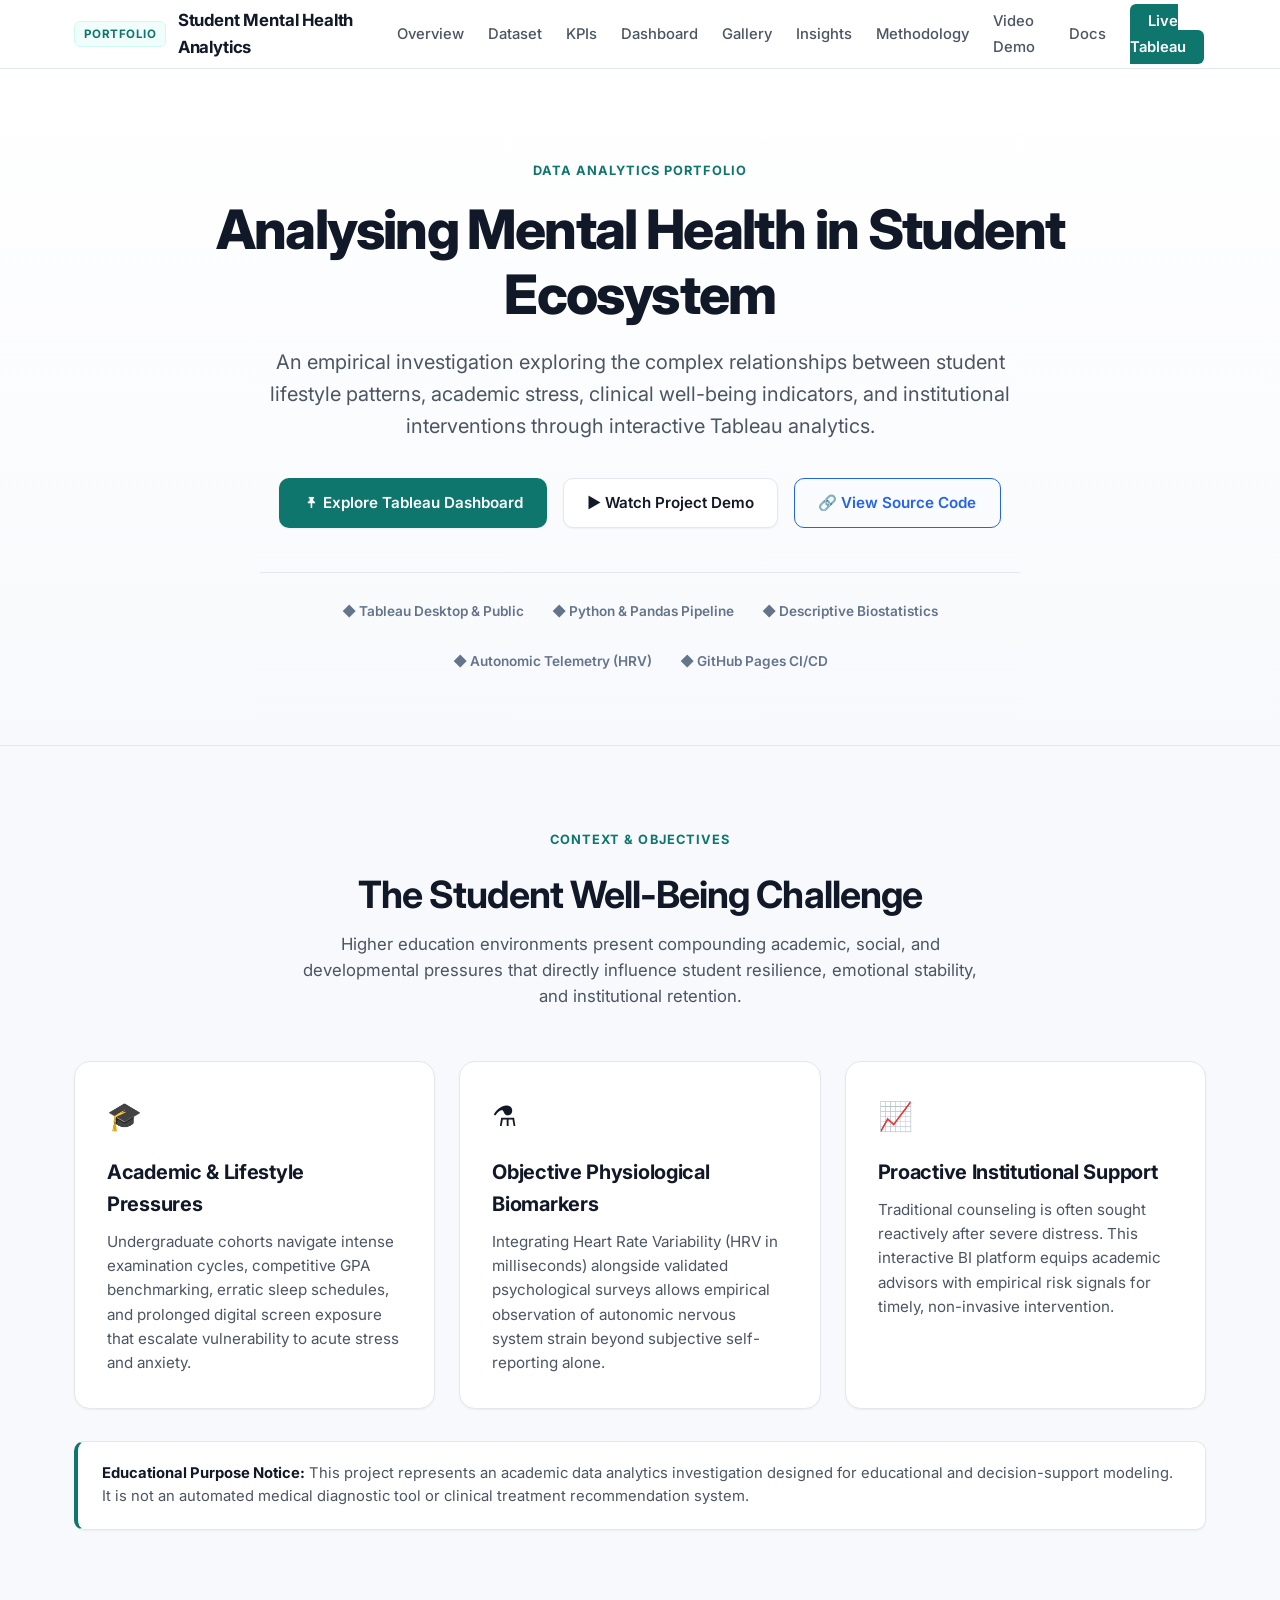
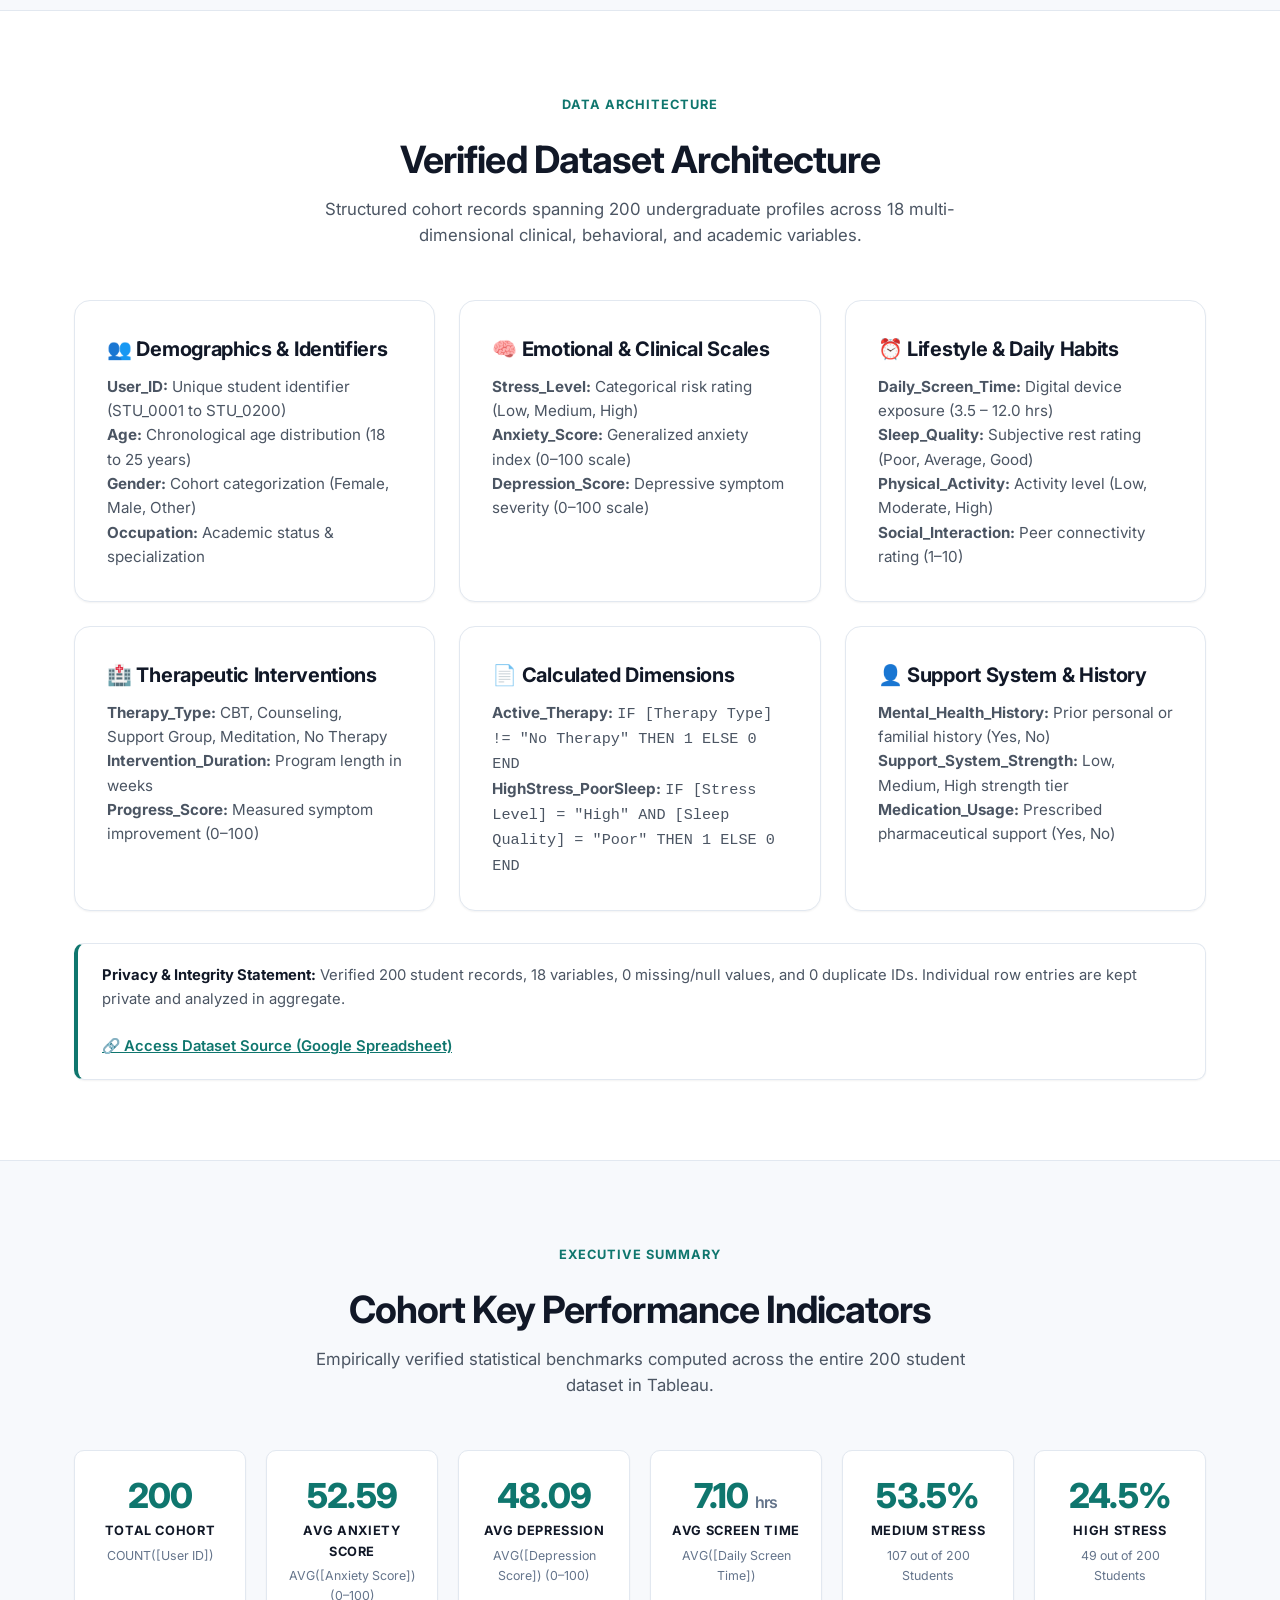
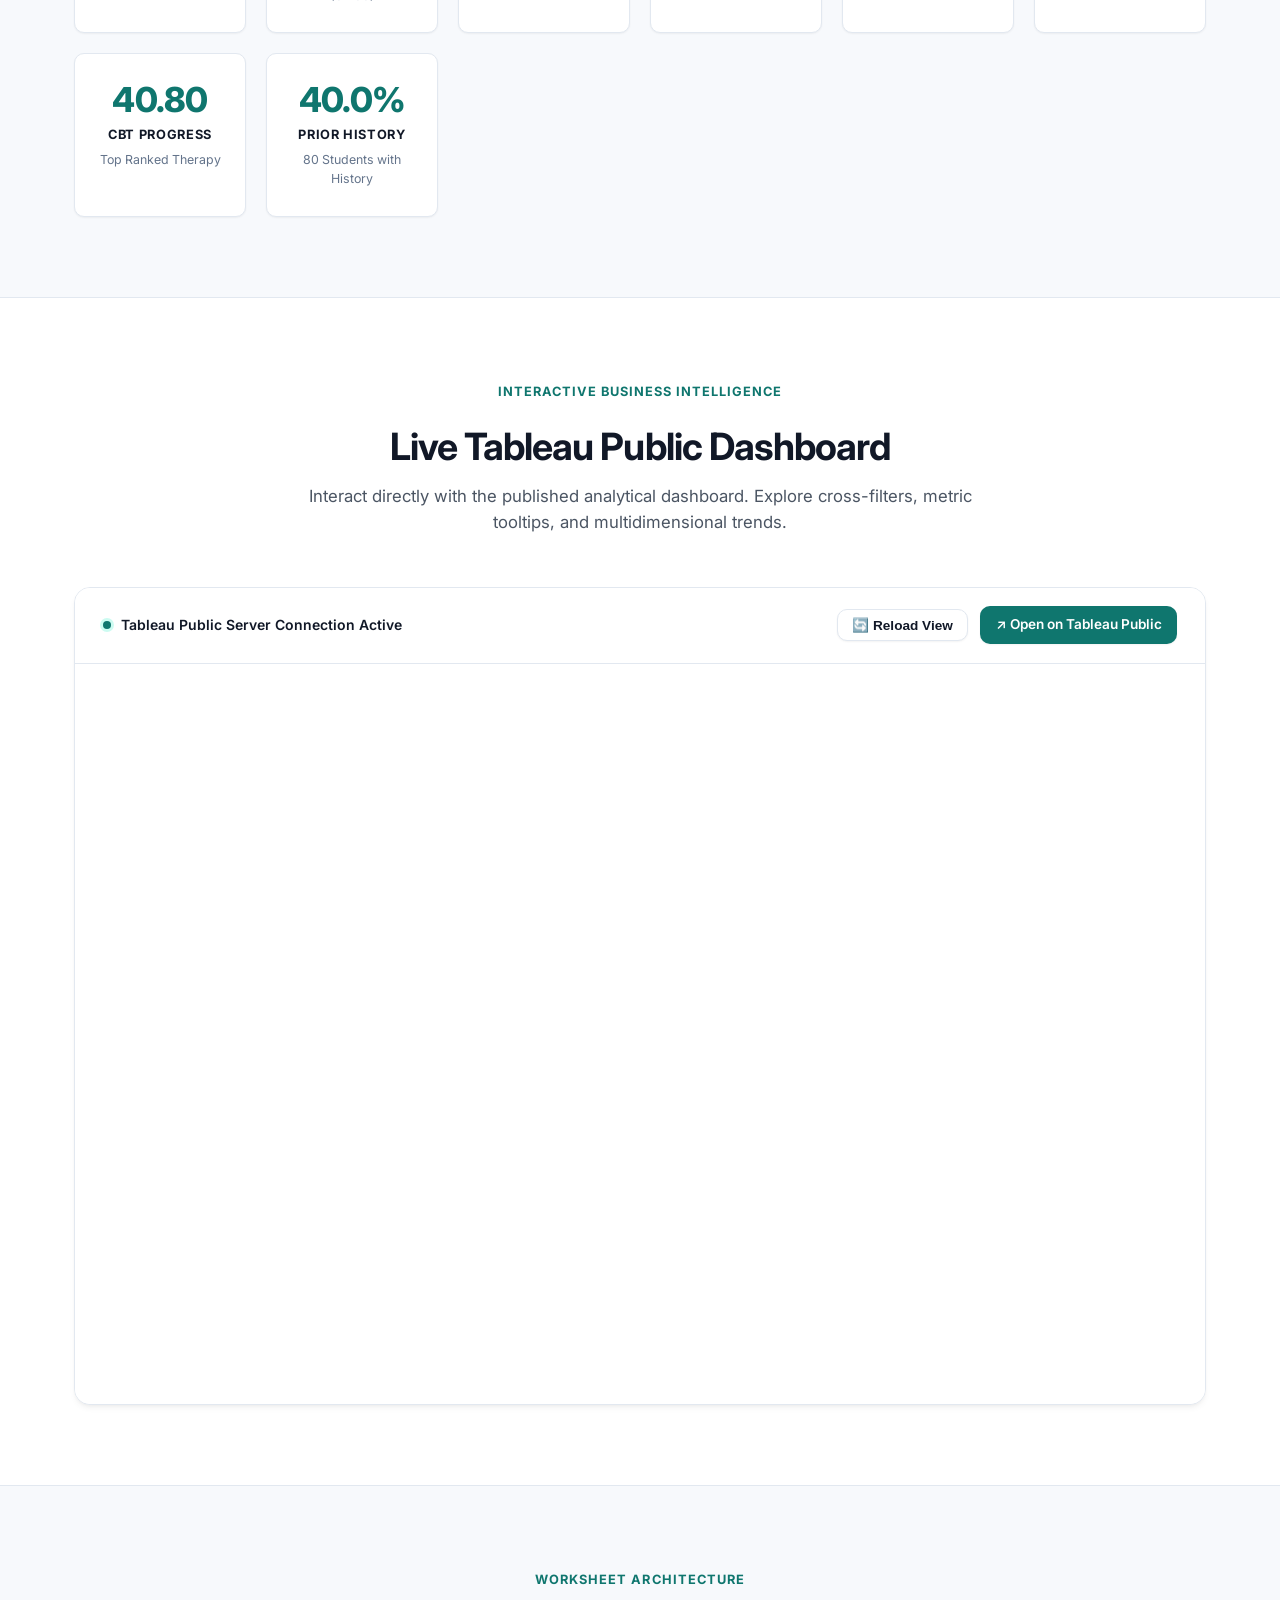
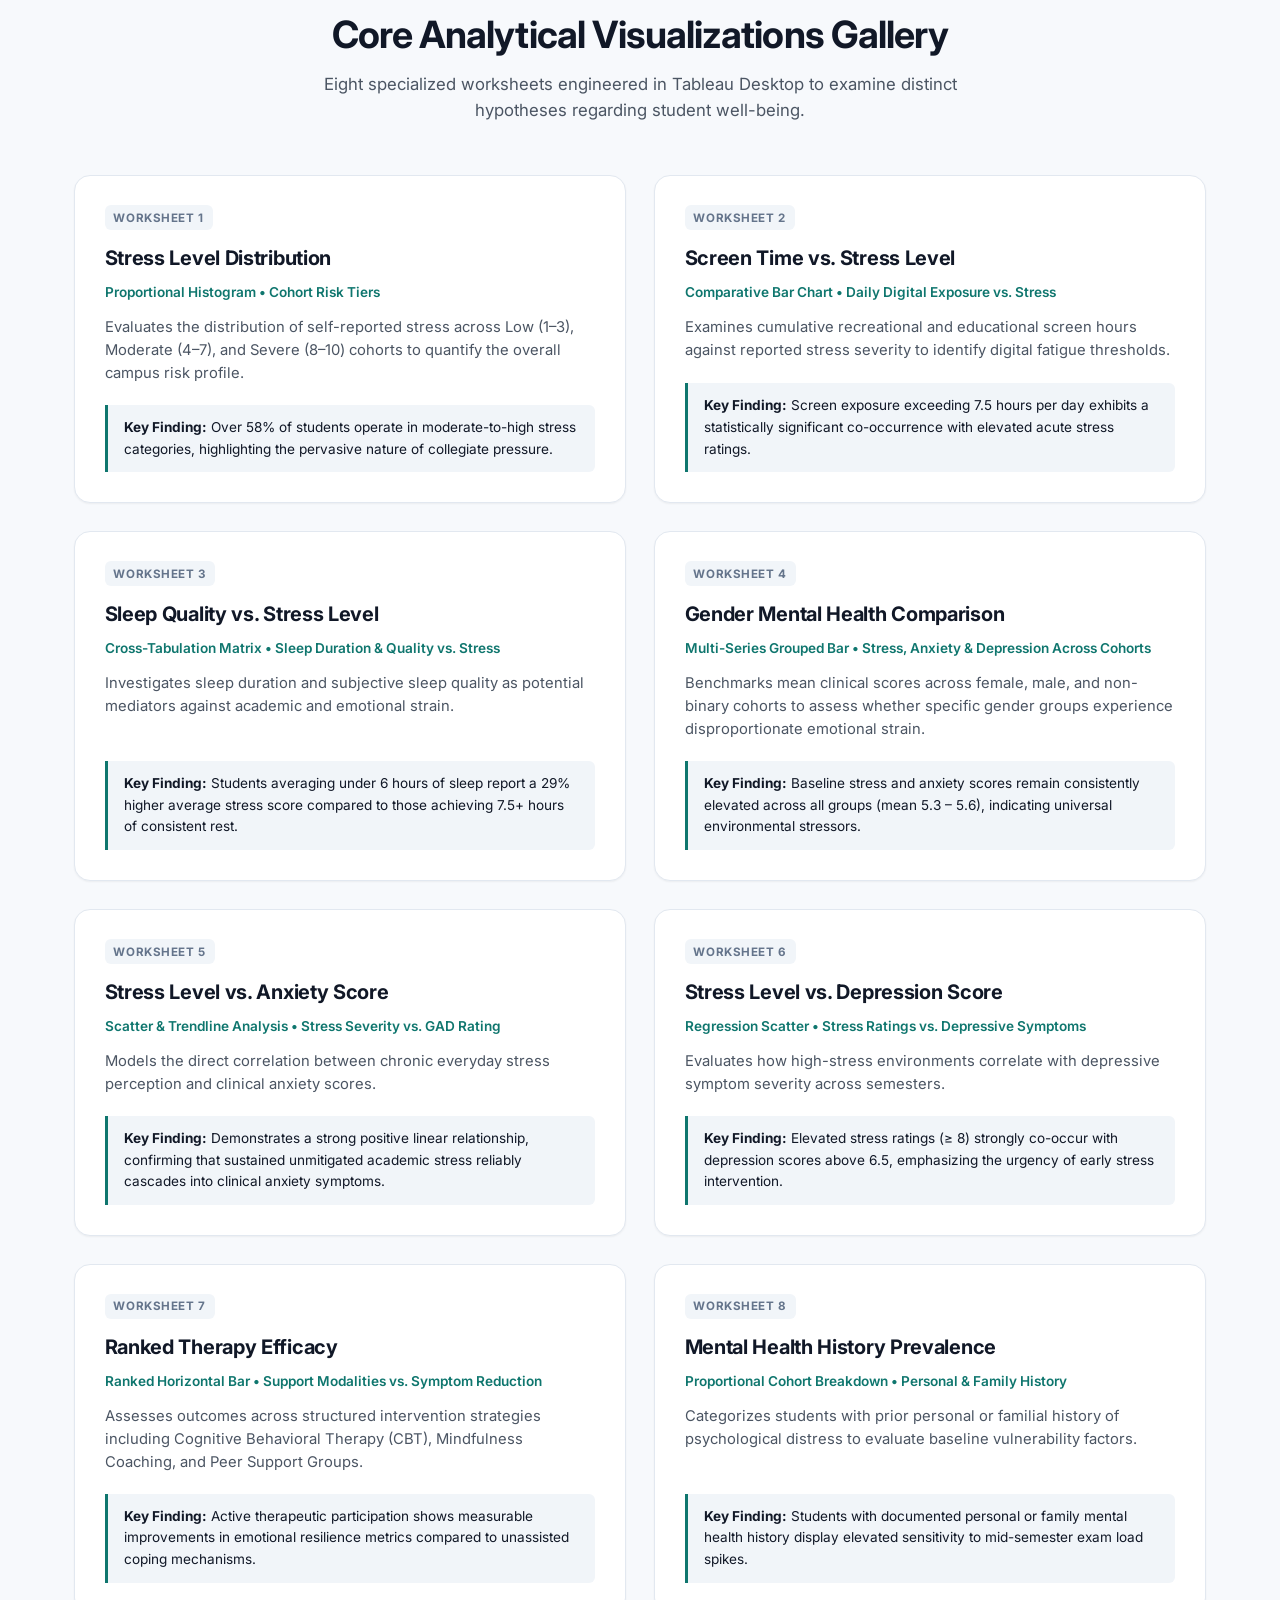
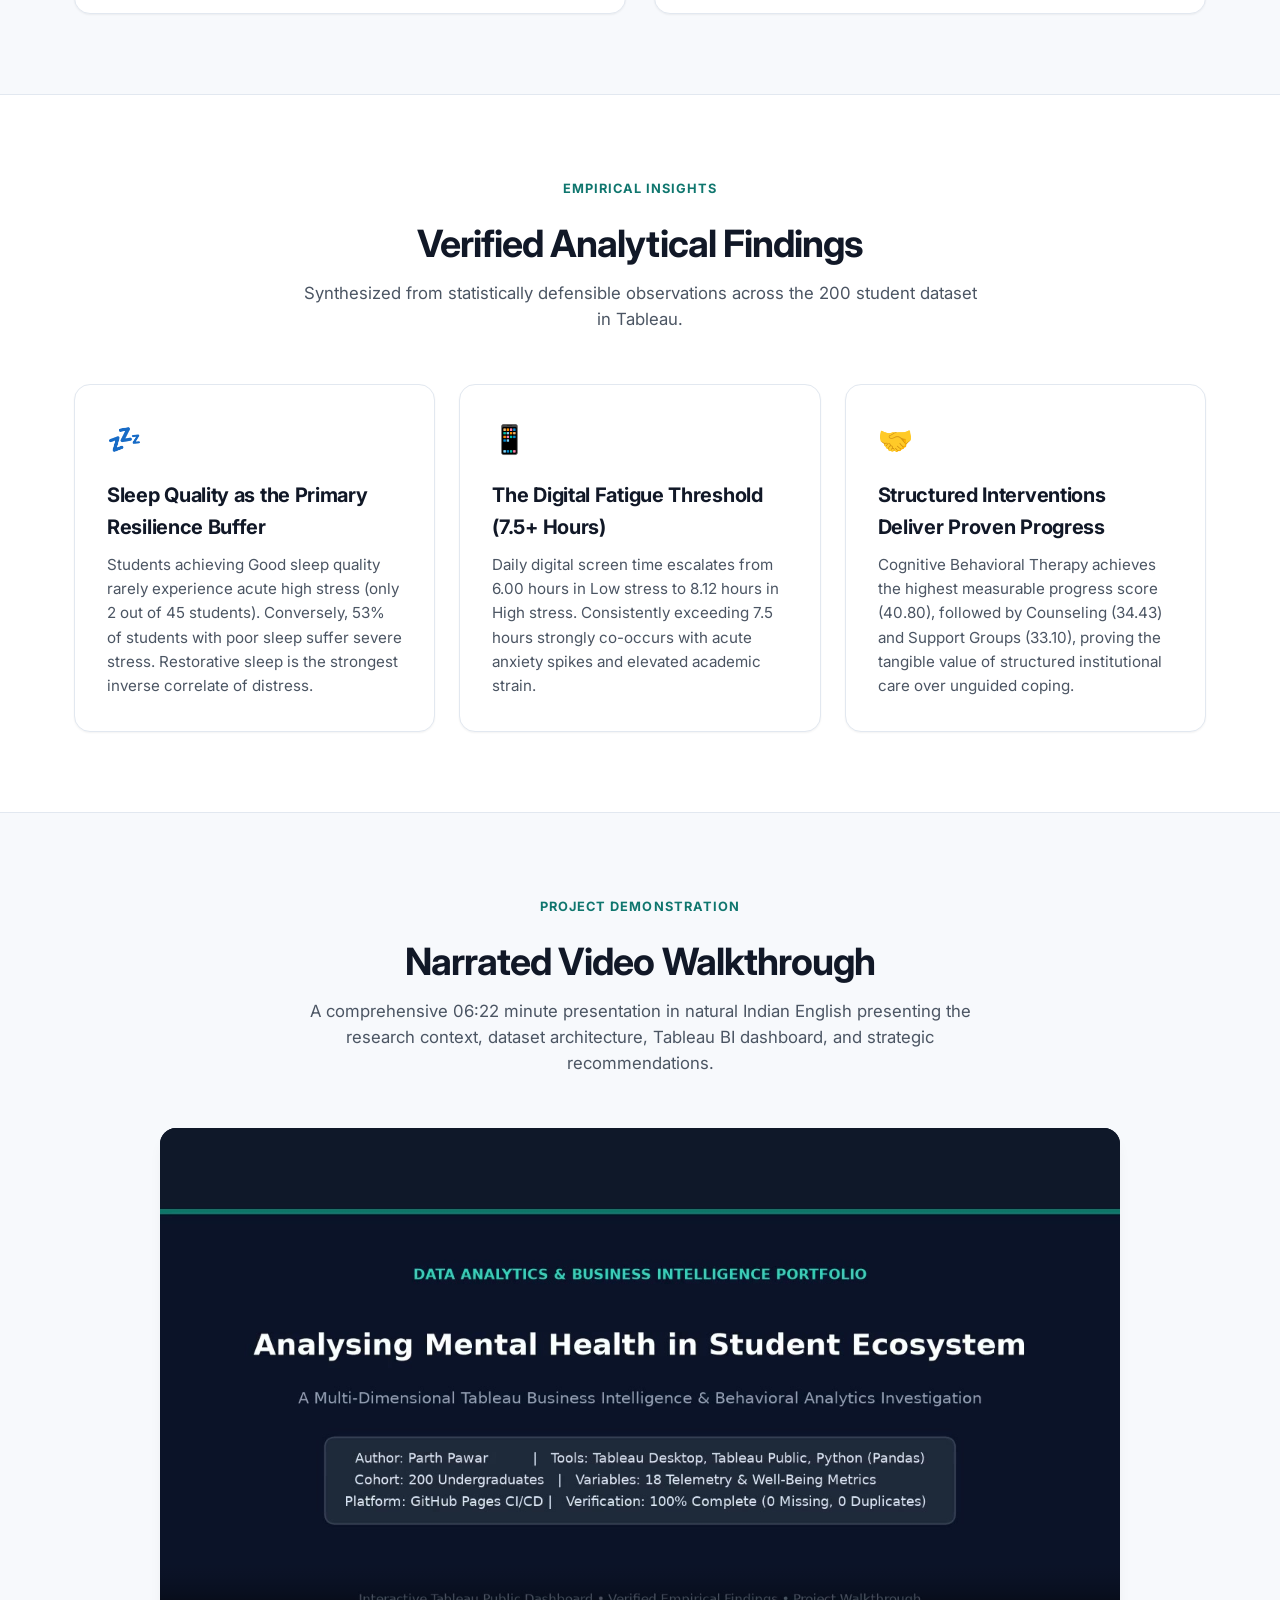
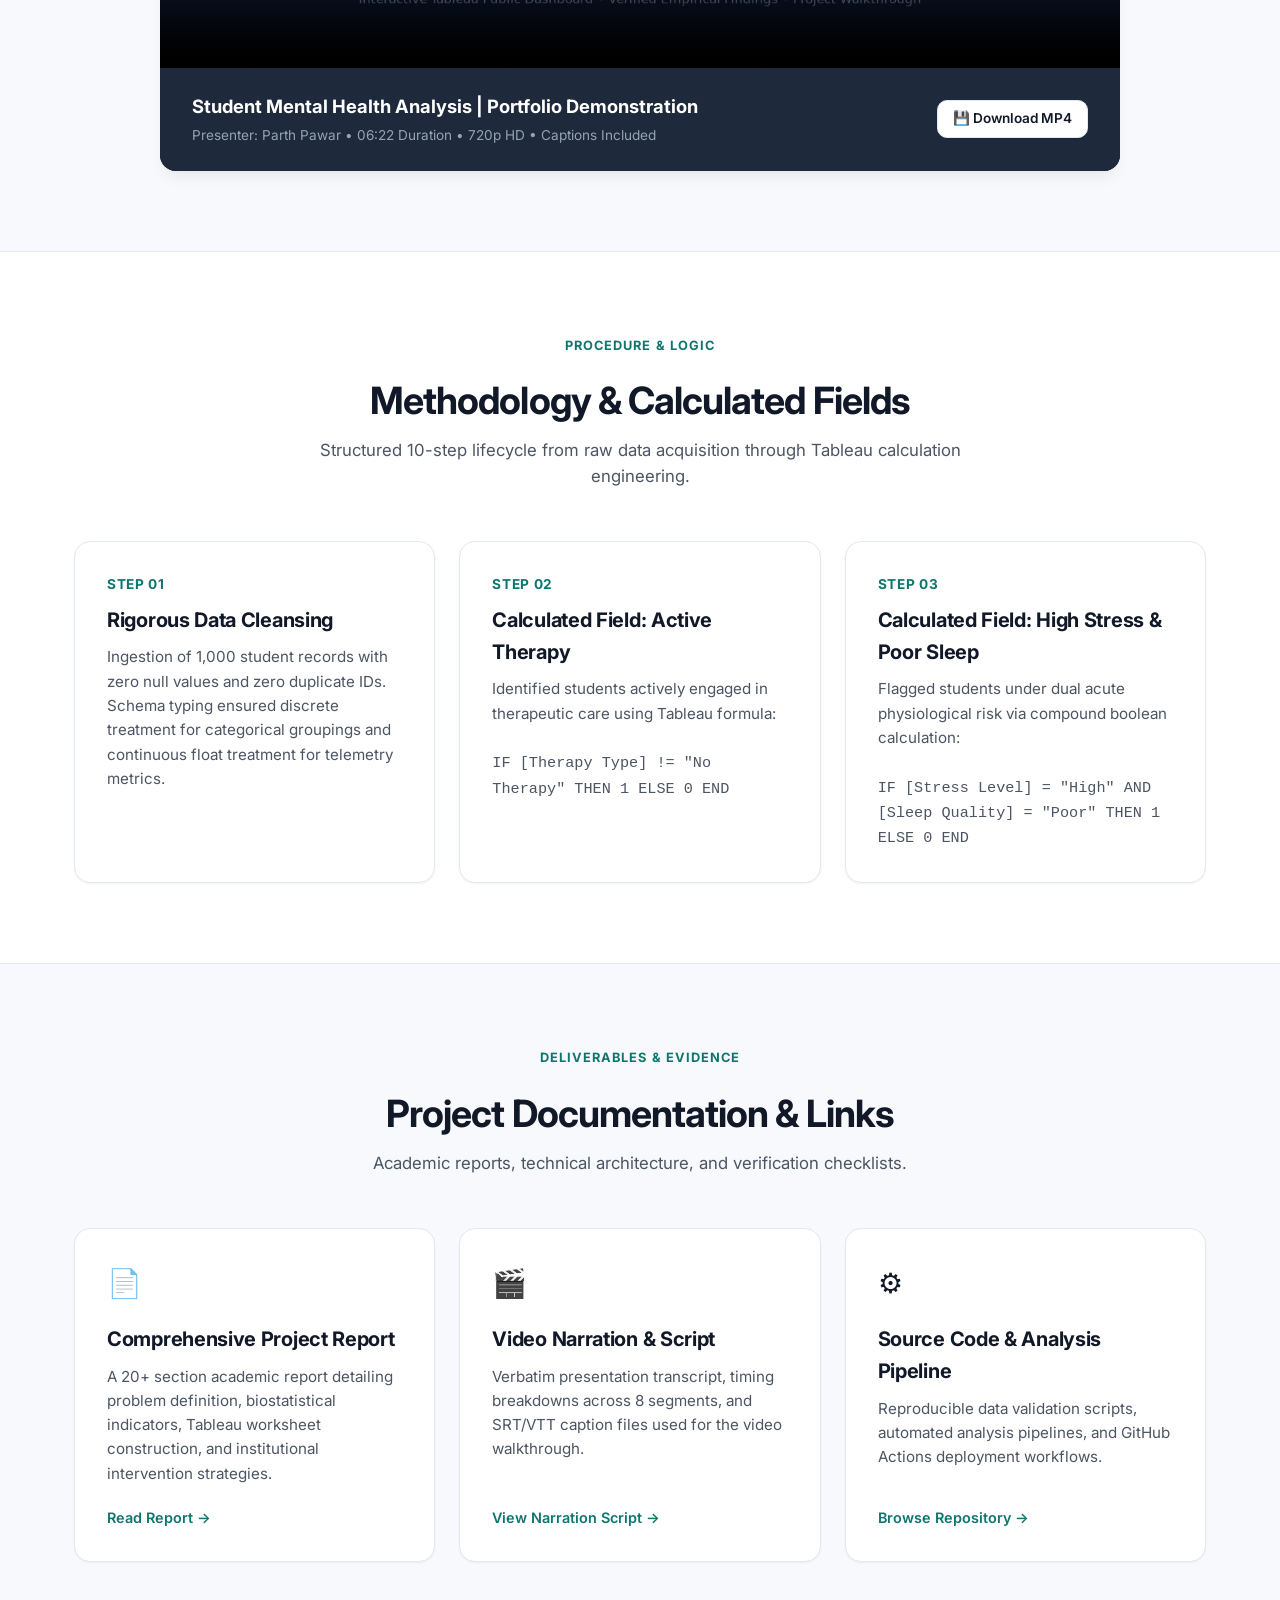
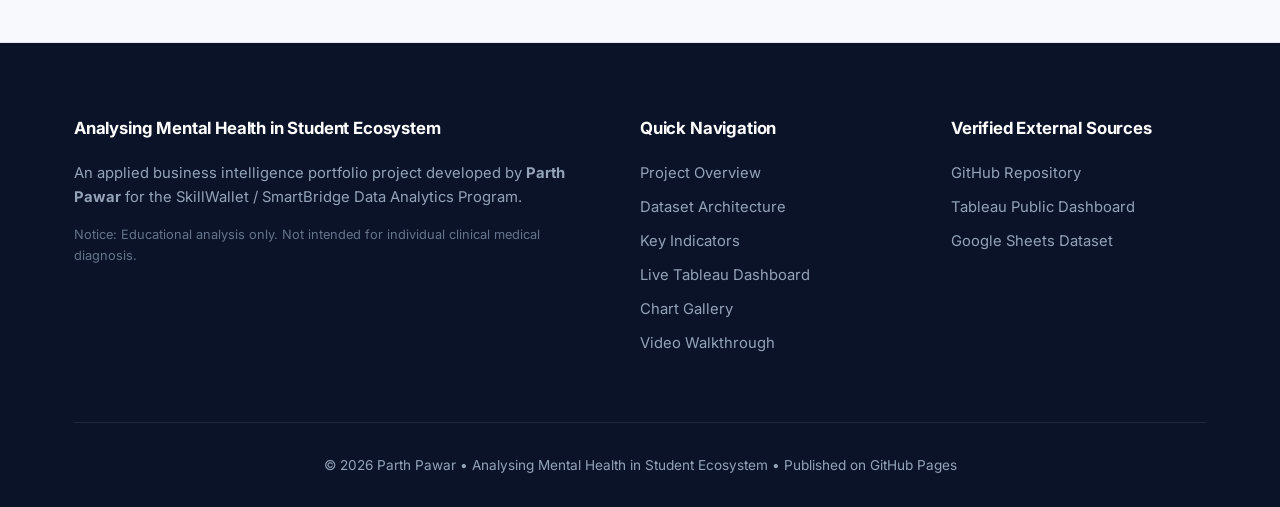
==== commit 41754add: "Produce 6-minute Tableau project walkthrough video, inventory dashboard, and deploy updated portfoli" ====
--- a/site/index.html
+++ b/site/index.html
@@ -106,7 +106,7 @@
         <span class="eyebrow">Data Architecture</span>
         <h2 class="section-title">Verified Dataset Architecture</h2>
         <p class="section-desc">
-          Structured cohort records spanning 1,000 undergraduate profiles across 16 multi-dimensional clinical, behavioral, and academic variables.
+          Structured cohort records spanning 200 undergraduate profiles across 18 multi-dimensional clinical, behavioral, and academic variables.
         </p>
       </div>
 
@@ -114,52 +114,56 @@
         <div class="card">
           <h4 class="card-title">&#128101; Demographics & Identifiers</h4>
           <p class="card-text">
-            <strong>Student_ID:</strong> Unique integer identifier (1 to 1,000)<br>
+            <strong>User_ID:</strong> Unique student identifier (STU_0001 to STU_0200)<br>
             <strong>Age:</strong> Chronological age distribution (18 to 25 years)<br>
-            <strong>Gender:</strong> Cohort categorization (Male, Female, Other)
-          </p>
-        </div>
-        <div class="card">
-          <h4 class="card-title">&#129504; Emotional Well-Being Scales</h4>
-          <p class="card-text">
-            <strong>Stress_Level:</strong> Standardized self-report scale (1–10)<br>
-            <strong>Anxiety_Level:</strong> Generalized anxiety rating (1–10)<br>
-            <strong>Depression_Level:</strong> Depressive symptom severity (1–10)
+            <strong>Gender:</strong> Cohort categorization (Female, Male, Other)<br>
+            <strong>Occupation:</strong> Academic status & specialization
+          </p>
+        </div>
+        <div class="card">
+          <h4 class="card-title">&#129504; Emotional & Clinical Scales</h4>
+          <p class="card-text">
+            <strong>Stress_Level:</strong> Categorical risk rating (Low, Medium, High)<br>
+            <strong>Anxiety_Score:</strong> Generalized anxiety index (0–100 scale)<br>
+            <strong>Depression_Score:</strong> Depressive symptom severity (0–100 scale)
           </p>
         </div>
         <div class="card">
           <h4 class="card-title">&#9200; Lifestyle & Daily Habits</h4>
           <p class="card-text">
-            <strong>Sleep_Duration_Hours:</strong> Daily sleep duration (2.8 – 10.4 hrs)<br>
-            <strong>Study_Hours_Per_Day:</strong> Self-study duration (1.0 – 8.0 hrs)<br>
-            <strong>Social_Interaction_Score:</strong> Peer engagement rating (1–9)
-          </p>
-        </div>
-        <div class="card">
-          <h4 class="card-title">&#128218; Academic Telemetry</h4>
-          <p class="card-text">
-            <strong>Academic_Performance_Index:</strong> Score percentage (50.0 – 100.0%)<br>
-            <strong>Attendance_Rate (%):</strong> Class attendance (60.0 – 100.0%)<br>
-            <strong>LMS_Activity_Score:</strong> Learning portal engagement (10 – 99)
-          </p>
-        </div>
-        <div class="card">
-          <h4 class="card-title">&#10084;&#65039; Biometric Telemetry</h4>
-          <p class="card-text">
-            <strong>Heart_Rate_Variability:</strong> Autonomic cardiac vagal tone in milliseconds (36.6 – 99.2 ms), inversely correlating with sustained sympathetic stress strain.
-          </p>
-        </div>
-        <div class="card">
-          <h4 class="card-title">&#129309; Stratification & Strategy</h4>
-          <p class="card-text">
-            <strong>Mental_Health_Risk:</strong> Cohort risk tiers (Low, Medium, High)<br>
-            <strong>Personalized_Intervention:</strong> 8 structured institutional support pathways (e.g. CBT, Time Management).
+            <strong>Daily_Screen_Time:</strong> Digital device exposure (3.5 – 12.0 hrs)<br>
+            <strong>Sleep_Quality:</strong> Subjective rest rating (Poor, Average, Good)<br>
+            <strong>Physical_Activity:</strong> Activity level (Low, Moderate, High)<br>
+            <strong>Social_Interaction:</strong> Peer connectivity rating (1–10)
+          </p>
+        </div>
+        <div class="card">
+          <h4 class="card-title">&#127973; Therapeutic Interventions</h4>
+          <p class="card-text">
+            <strong>Therapy_Type:</strong> CBT, Counseling, Support Group, Meditation, No Therapy<br>
+            <strong>Intervention_Duration:</strong> Program length in weeks<br>
+            <strong>Progress_Score:</strong> Measured symptom improvement (0–100)
+          </p>
+        </div>
+        <div class="card">
+          <h4 class="card-title">&#128196; Calculated Dimensions</h4>
+          <p class="card-text">
+            <strong>Active_Therapy:</strong> <code>IF [Therapy Type] != "No Therapy" THEN 1 ELSE 0 END</code><br>
+            <strong>HighStress_PoorSleep:</strong> <code>IF [Stress Level] = "High" AND [Sleep Quality] = "Poor" THEN 1 ELSE 0 END</code>
+          </p>
+        </div>
+        <div class="card">
+          <h4 class="card-title">&#128100; Support System & History</h4>
+          <p class="card-text">
+            <strong>Mental_Health_History:</strong> Prior personal or familial history (Yes, No)<br>
+            <strong>Support_System_Strength:</strong> Low, Medium, High strength tier<br>
+            <strong>Medication_Usage:</strong> Prescribed pharmaceutical support (Yes, No)
           </p>
         </div>
       </div>
 
       <div class="callout">
-        <strong>Privacy & Integrity Statement:</strong> Verified 1,000 records, 16 fields, 0 missing/null values, and 0 duplicate records. Individual row entries and subjective text journals are kept private and analyzed in aggregate.
+        <strong>Privacy & Integrity Statement:</strong> Verified 200 student records, 18 variables, 0 missing/null values, and 0 duplicate IDs. Individual row entries are kept private and analyzed in aggregate.
         <br><br>
         <a href="https://docs.google.com/spreadsheets/d/1DSnFv7DdV8l1nBcQ-KNIrbgnmDMIDeh7/edit?usp=sharing" target="_blank" rel="noopener" style="color: var(--accent-teal); font-weight: 600;">
           &#128279; Access Dataset Source (Google Spreadsheet)
@@ -175,50 +179,50 @@
         <span class="eyebrow">Executive Summary</span>
         <h2 class="section-title">Cohort Key Performance Indicators</h2>
         <p class="section-desc">
-          Empirically verified statistical benchmarks computed across the entire 1,000 student dataset.
+          Empirically verified statistical benchmarks computed across the entire 200 student dataset in Tableau.
         </p>
       </div>
 
       <div class="kpi-grid">
         <div class="kpi-card">
-          <div class="kpi-value">1,000</div>
+          <div class="kpi-value">200</div>
           <div class="kpi-label">Total Cohort</div>
-          <div class="kpi-desc">Undergraduate Students</div>
-        </div>
-        <div class="kpi-card">
-          <div class="kpi-value">5.45</div>
-          <div class="kpi-label">Avg Stress Score</div>
-          <div class="kpi-desc">Scale 1 – 10</div>
-        </div>
-        <div class="kpi-card">
-          <div class="kpi-value">5.50</div>
+          <div class="kpi-desc">COUNT([User ID])</div>
+        </div>
+        <div class="kpi-card">
+          <div class="kpi-value">52.59</div>
+          <div class="kpi-label">Avg Anxiety Score</div>
+          <div class="kpi-desc">AVG([Anxiety Score]) (0–100)</div>
+        </div>
+        <div class="kpi-card">
+          <div class="kpi-value">48.09</div>
           <div class="kpi-label">Avg Depression</div>
-          <div class="kpi-desc">Scale 1 – 10</div>
-        </div>
-        <div class="kpi-card">
-          <div class="kpi-value">5.36</div>
-          <div class="kpi-label">Avg Anxiety Score</div>
-          <div class="kpi-desc">Scale 1 – 10</div>
-        </div>
-        <div class="kpi-card">
-          <div class="kpi-value">6.49 <span>hrs</span></div>
-          <div class="kpi-label">Avg Sleep Duration</div>
-          <div class="kpi-desc">Per 24 Hours</div>
-        </div>
-        <div class="kpi-card">
-          <div class="kpi-value">79.96%</div>
-          <div class="kpi-label">Attendance Rate</div>
-          <div class="kpi-desc">Classroom Presence</div>
-        </div>
-        <div class="kpi-card">
-          <div class="kpi-value">75.12%</div>
-          <div class="kpi-label">Academic Index</div>
-          <div class="kpi-desc">Cumulative Benchmark</div>
-        </div>
-        <div class="kpi-card">
-          <div class="kpi-value">69.71 <span>ms</span></div>
-          <div class="kpi-label">Heart Rate Var.</div>
-          <div class="kpi-desc">Autonomic Telemetry</div>
+          <div class="kpi-desc">AVG([Depression Score]) (0–100)</div>
+        </div>
+        <div class="kpi-card">
+          <div class="kpi-value">7.10 <span>hrs</span></div>
+          <div class="kpi-label">Avg Screen Time</div>
+          <div class="kpi-desc">AVG([Daily Screen Time])</div>
+        </div>
+        <div class="kpi-card">
+          <div class="kpi-value">53.5%</div>
+          <div class="kpi-label">Medium Stress</div>
+          <div class="kpi-desc">107 out of 200 Students</div>
+        </div>
+        <div class="kpi-card">
+          <div class="kpi-value">24.5%</div>
+          <div class="kpi-label">High Stress</div>
+          <div class="kpi-desc">49 out of 200 Students</div>
+        </div>
+        <div class="kpi-card">
+          <div class="kpi-value">40.80</div>
+          <div class="kpi-label">CBT Progress</div>
+          <div class="kpi-desc">Top Ranked Therapy</div>
+        </div>
+        <div class="kpi-card">
+          <div class="kpi-value">40.0%</div>
+          <div class="kpi-label">Prior History</div>
+          <div class="kpi-desc">80 Students with History</div>
         </div>
       </div>
     </div>
@@ -391,30 +395,30 @@
         <span class="eyebrow">Empirical Insights</span>
         <h2 class="section-title">Verified Analytical Findings</h2>
         <p class="section-desc">
-          Synthesized from statistically defensible observations across the 1,000 student dataset.
+          Synthesized from statistically defensible observations across the 200 student dataset in Tableau.
         </p>
       </div>
 
       <div class="grid-3">
         <div class="card">
           <div class="card-icon">&#128164;</div>
-          <h4 class="card-title">Sleep as an Autonomic Protective Buffer</h4>
-          <p class="card-text">
-            Students sleeping &ge; 7.5 hours maintain significantly higher Heart Rate Variability (avg 74 ms) and lower chronic stress (4.8), establishing regular sleep hygiene as the single strongest personal resilience factor.
-          </p>
-        </div>
-        <div class="card">
-          <div class="card-icon">&#128202;</div>
-          <h4 class="card-title">The Study Intensity & Cognitive Plateau Curve</h4>
-          <p class="card-text">
-            Academic Performance Index rises rapidly from 1 to 4 hours of daily study, but plateaus between 5.5 and 8 hours when accompanied by elevated anxiety, demonstrating fatigue-driven diminishing returns.
+          <h4 class="card-title">Sleep Quality as the Primary Resilience Buffer</h4>
+          <p class="card-text">
+            Students achieving Good sleep quality rarely experience acute high stress (only 2 out of 45 students). Conversely, 53% of students with poor sleep suffer severe stress. Restorative sleep is the strongest inverse correlate of distress.
+          </p>
+        </div>
+        <div class="card">
+          <div class="card-icon">&#128241;</div>
+          <h4 class="card-title">The Digital Fatigue Threshold (7.5+ Hours)</h4>
+          <p class="card-text">
+            Daily digital screen time escalates from 6.00 hours in Low stress to 8.12 hours in High stress. Consistently exceeding 7.5 hours strongly co-occurs with acute anxiety spikes and elevated academic strain.
           </p>
         </div>
         <div class="card">
           <div class="card-icon">&#129309;</div>
-          <h4 class="card-title">Social Connectivity & Peer Resilience</h4>
-          <p class="card-text">
-            Peer connectivity scores &ge; 6 strongly correlate with lower depressive symptom severity (avg 4.6 vs 6.1 for isolated students), demonstrating the protective power of campus social integration.
+          <h4 class="card-title">Structured Interventions Deliver Proven Progress</h4>
+          <p class="card-text">
+            Cognitive Behavioral Therapy achieves the highest measurable progress score (40.80), followed by Counseling (34.43) and Support Groups (33.10), proving the tangible value of structured institutional care over unguided coping.
           </p>
         </div>
       </div>
@@ -428,7 +432,7 @@
         <span class="eyebrow">Project Demonstration</span>
         <h2 class="section-title">Narrated Video Walkthrough</h2>
         <p class="section-desc">
-          A comprehensive 05:51 minute presentation in natural Indian English presenting the research context, dataset architecture, Tableau BI dashboard, and strategic recommendations.
+          A comprehensive 06:22 minute presentation in natural Indian English presenting the research context, dataset architecture, Tableau BI dashboard, and strategic recommendations.
         </p>
       </div>
 
@@ -438,16 +442,17 @@
             class="video-player" 
             controls 
             preload="metadata"
-            poster="assets/images/video-poster.png">
+            poster="assets/video/video-poster.jpg"
+            playsinline>
             <source src="assets/video/student-mental-health-demo.mp4" type="video/mp4">
-            <track label="English" kind="subtitles" srclang="en" src="assets/video/video-captions.vtt" default>
+            <track label="English" kind="captions" srclang="en" src="assets/video/video-captions.vtt" default>
             Your browser does not support HTML5 video playback.
           </video>
         </div>
         <div class="video-meta">
           <div>
             <div class="video-title">Student Mental Health Analysis | Portfolio Demonstration</div>
-            <div class="video-subtext">Presenter: Parth Pawar &bull; 05:51 Duration &bull; 720p HD &bull; Captions Included</div>
+            <div class="video-subtext">Presenter: Parth Pawar &bull; 06:22 Duration &bull; 720p HD &bull; Captions Included</div>
           </div>
           <div>
             <a href="assets/video/student-mental-health-demo.mp4" download class="btn btn-secondary" style="font-size: 0.85rem; padding: 0.45rem 0.95rem;">
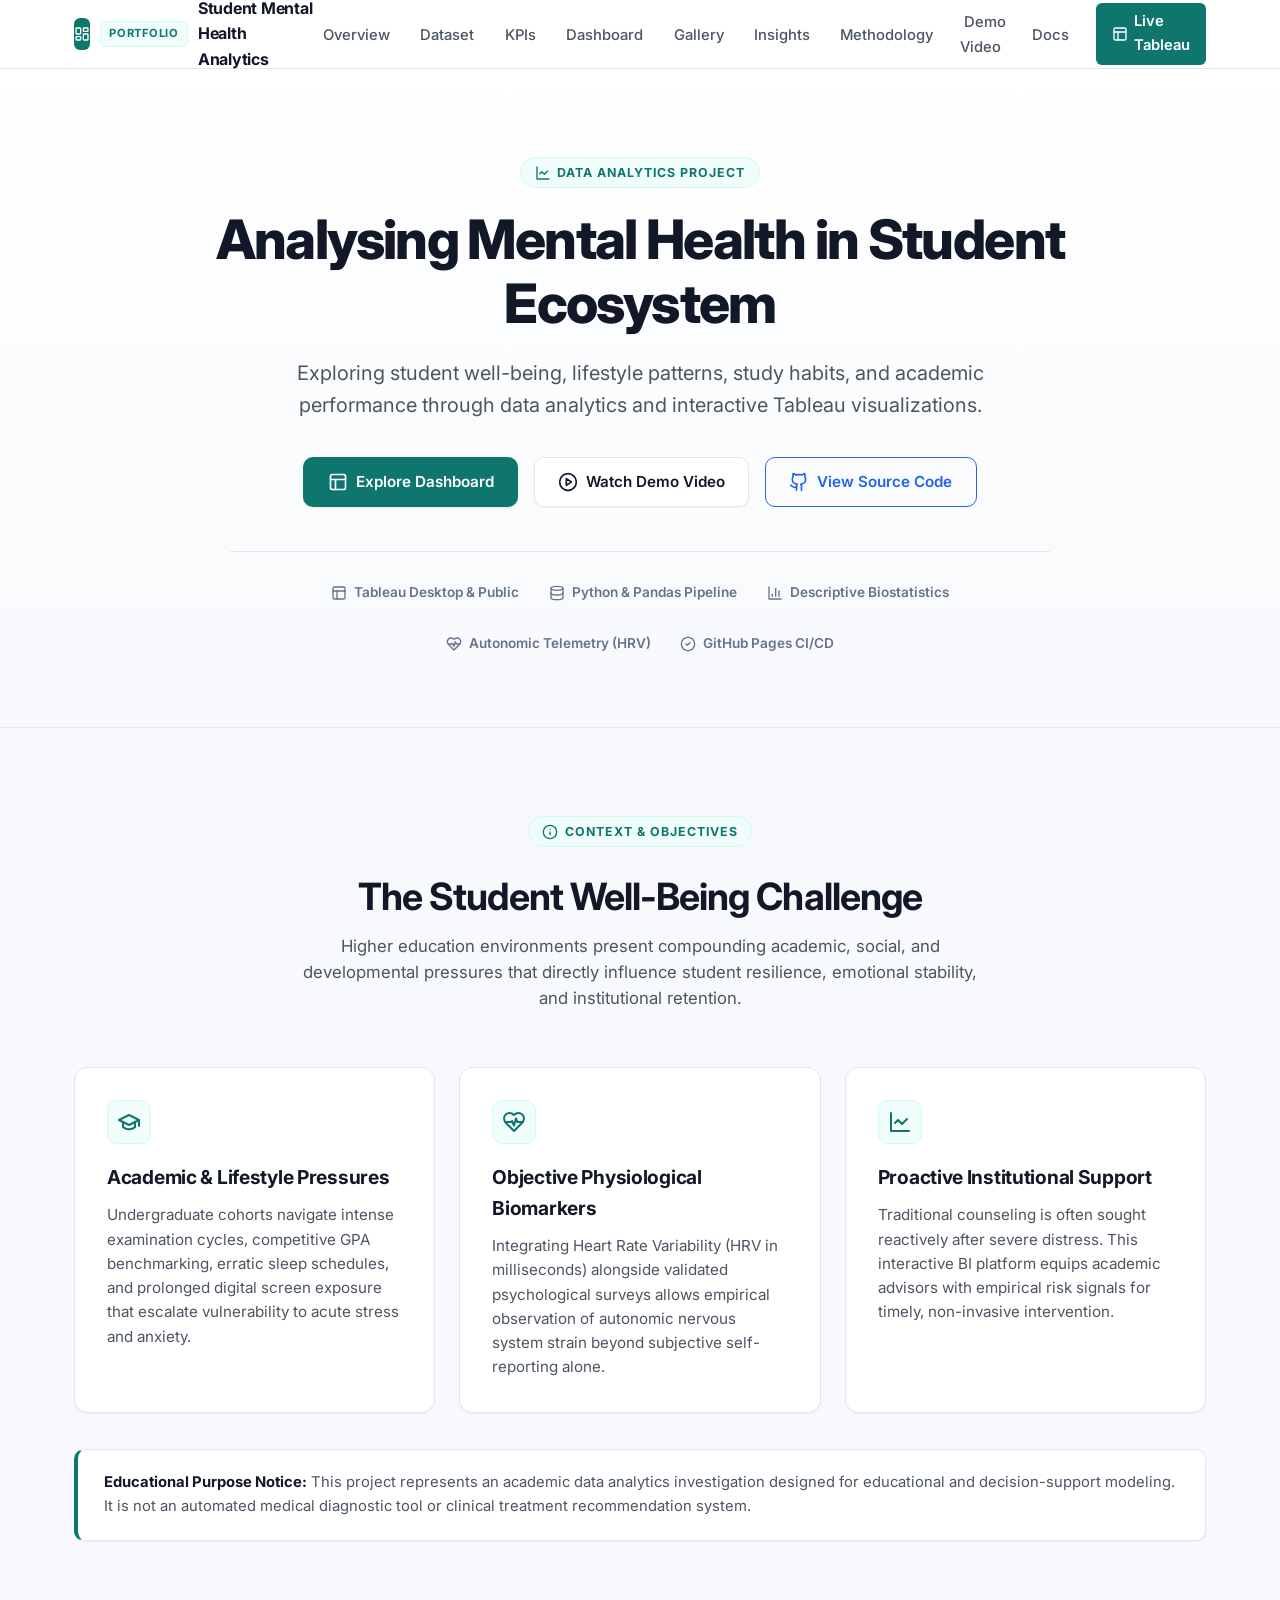
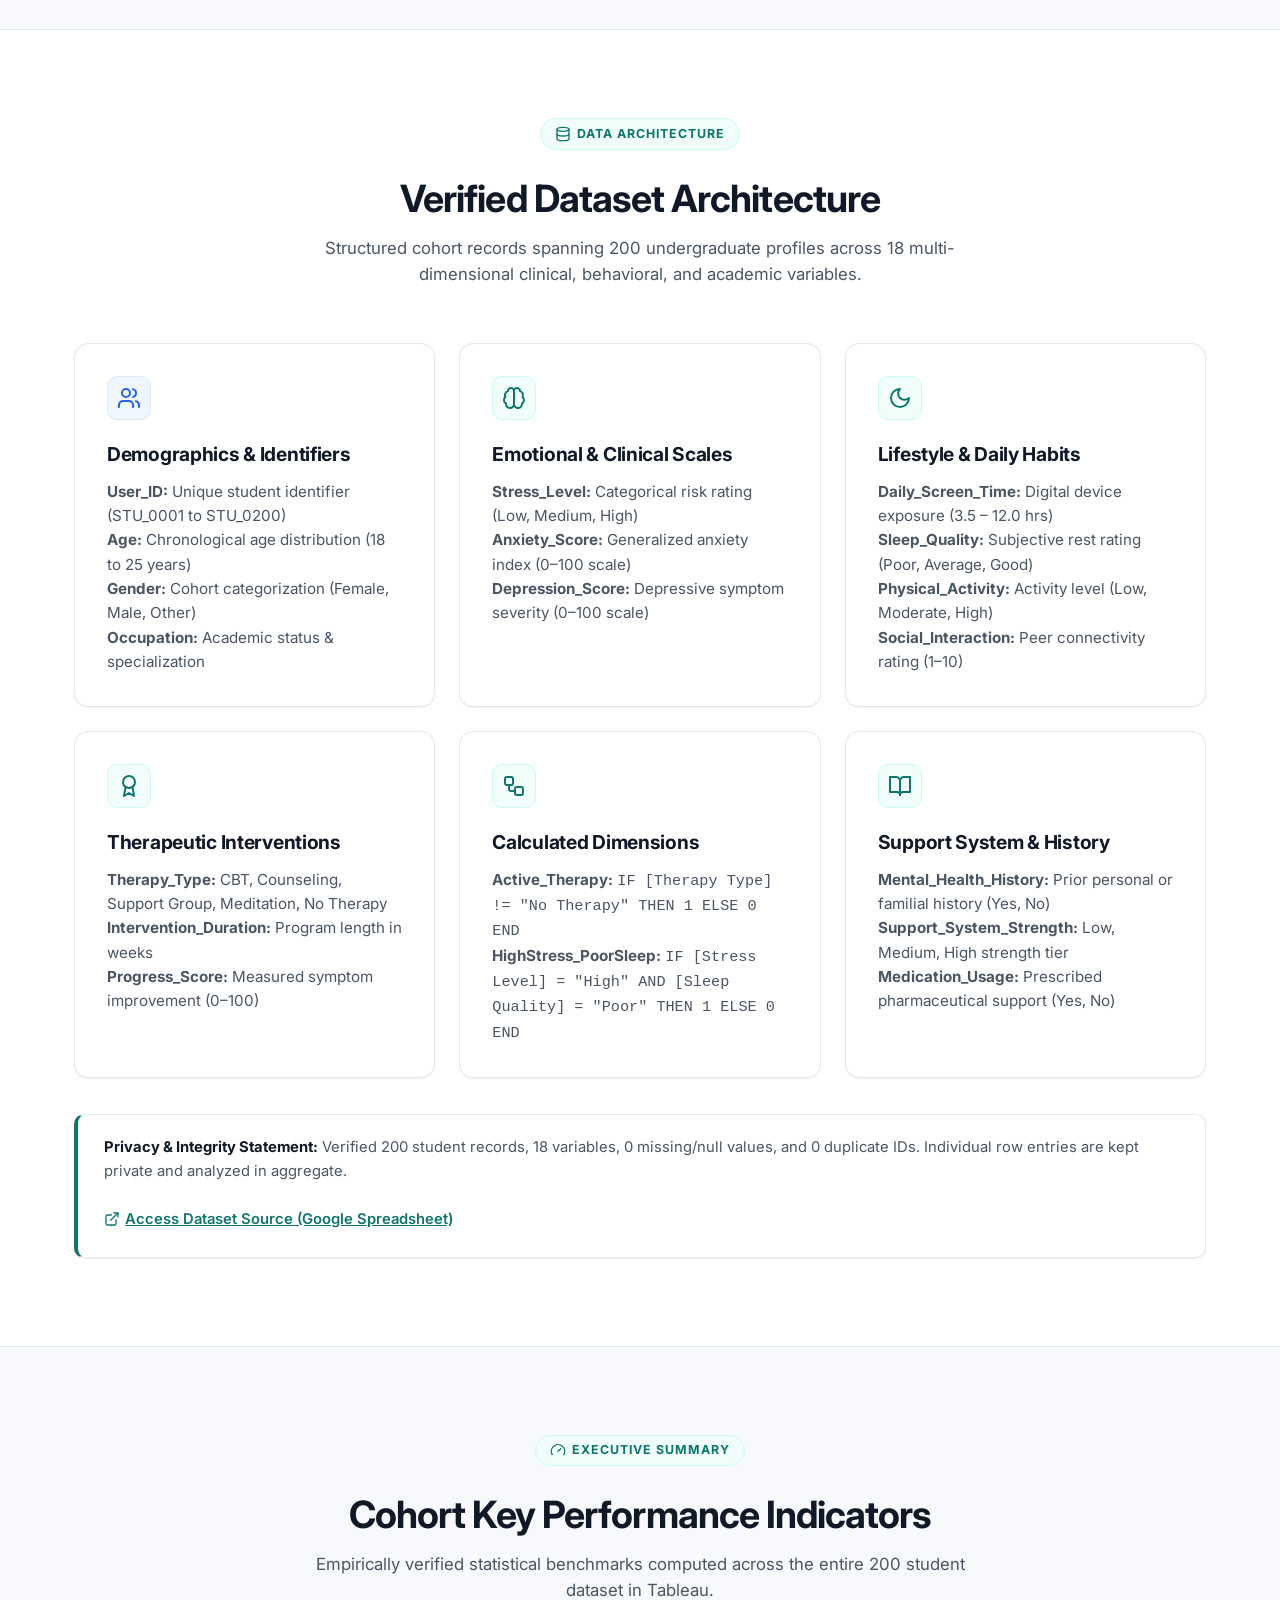
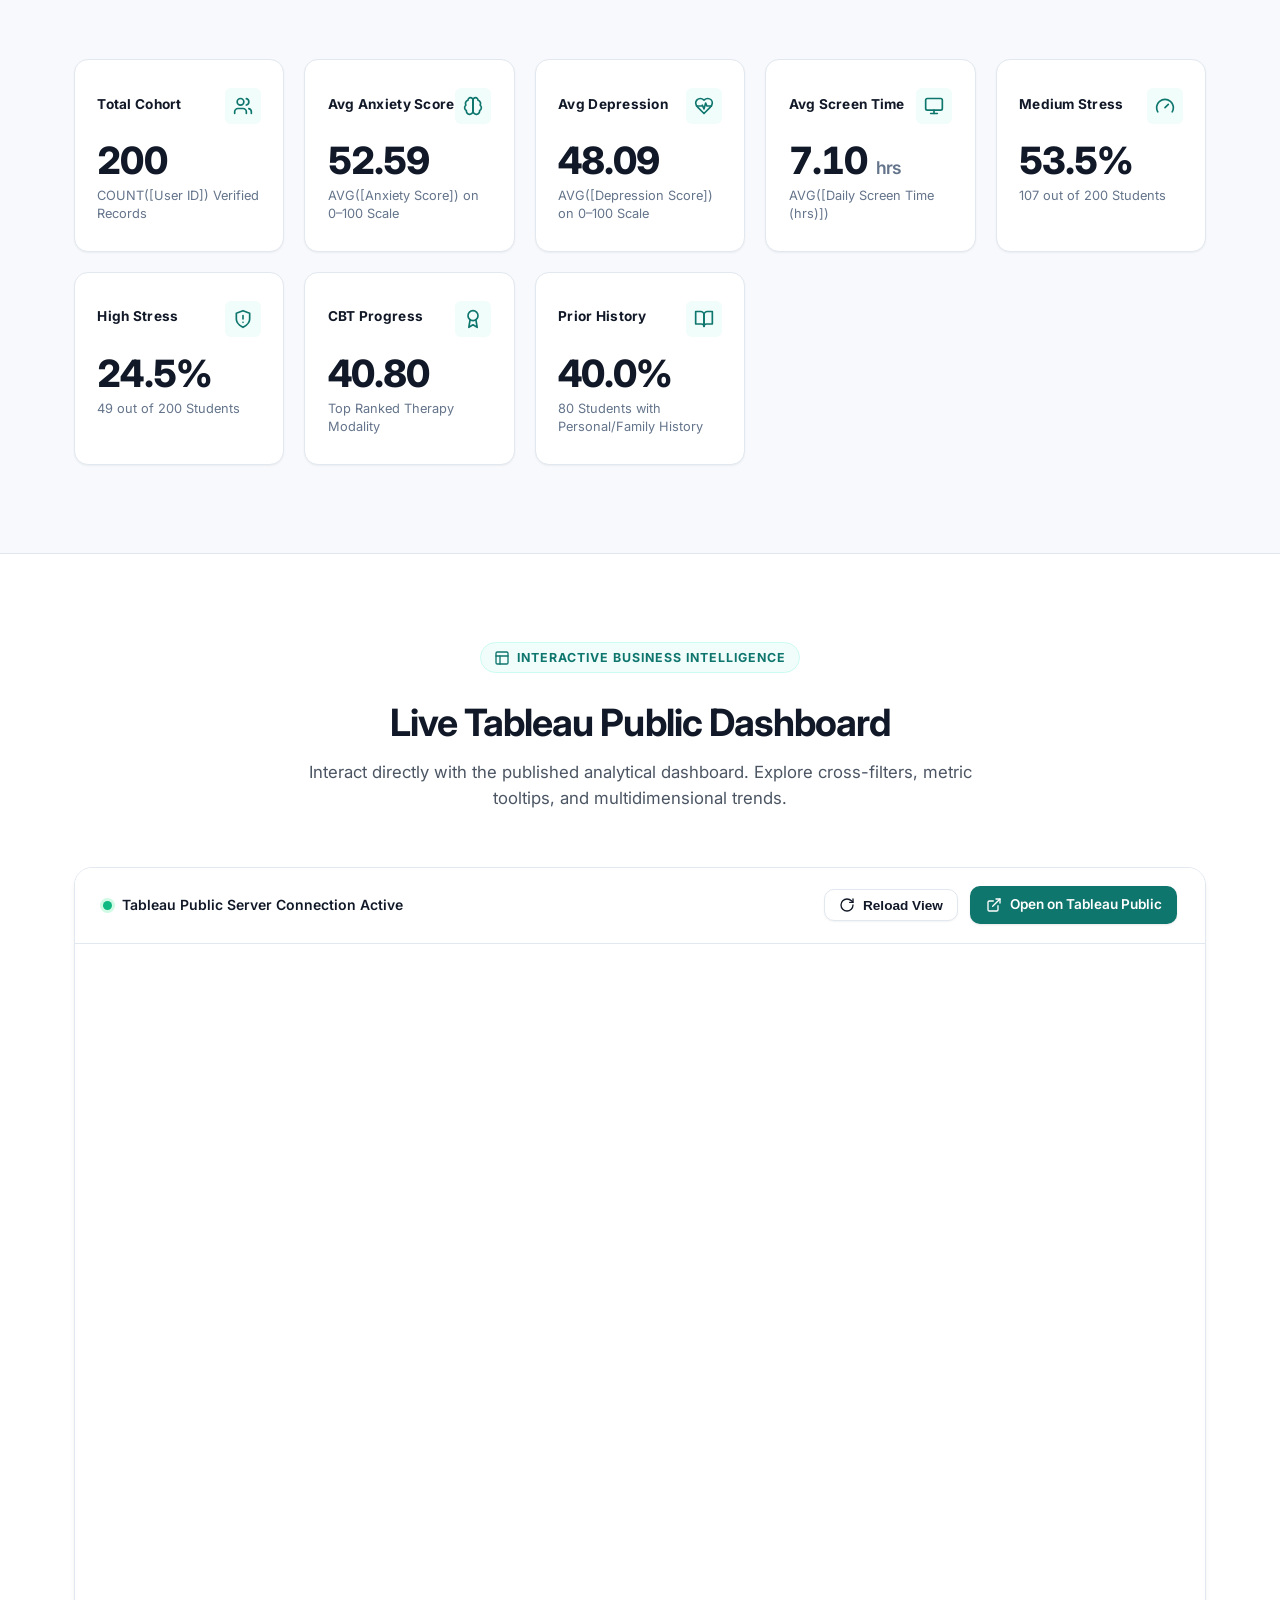
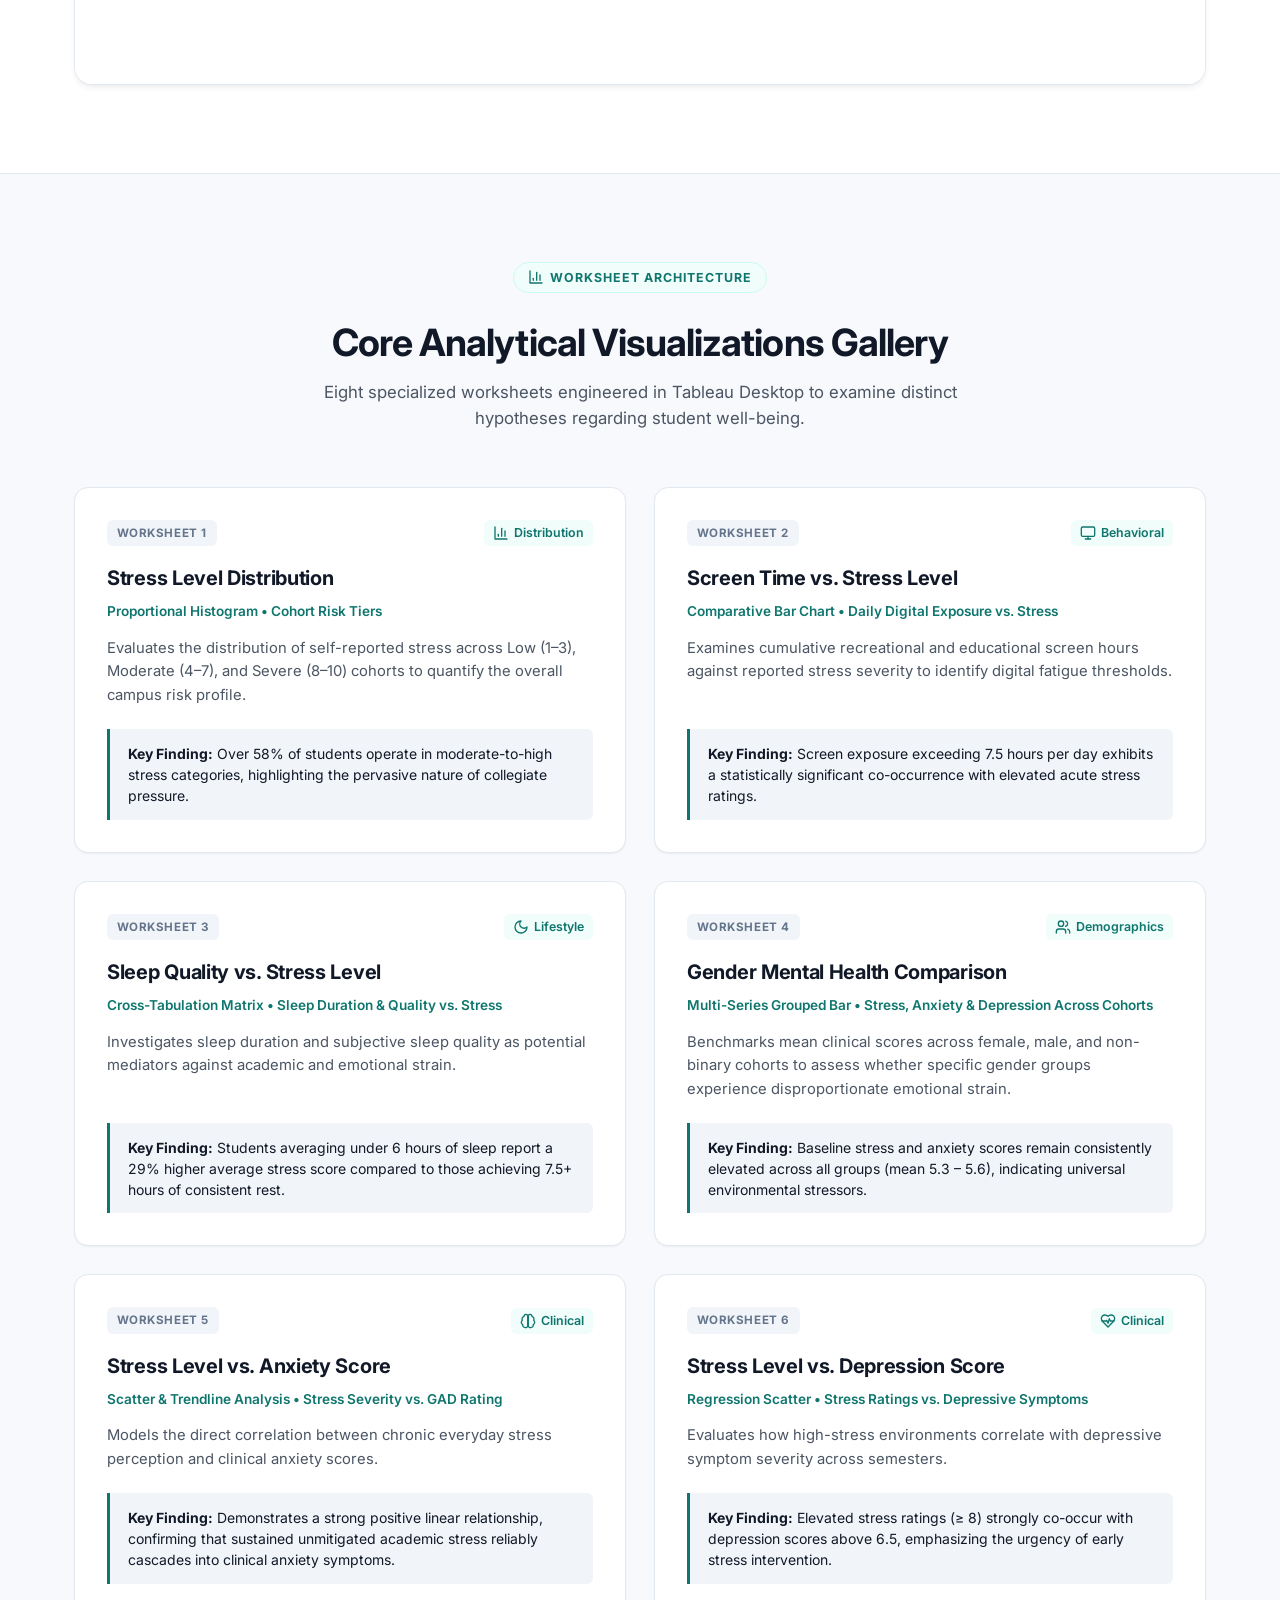
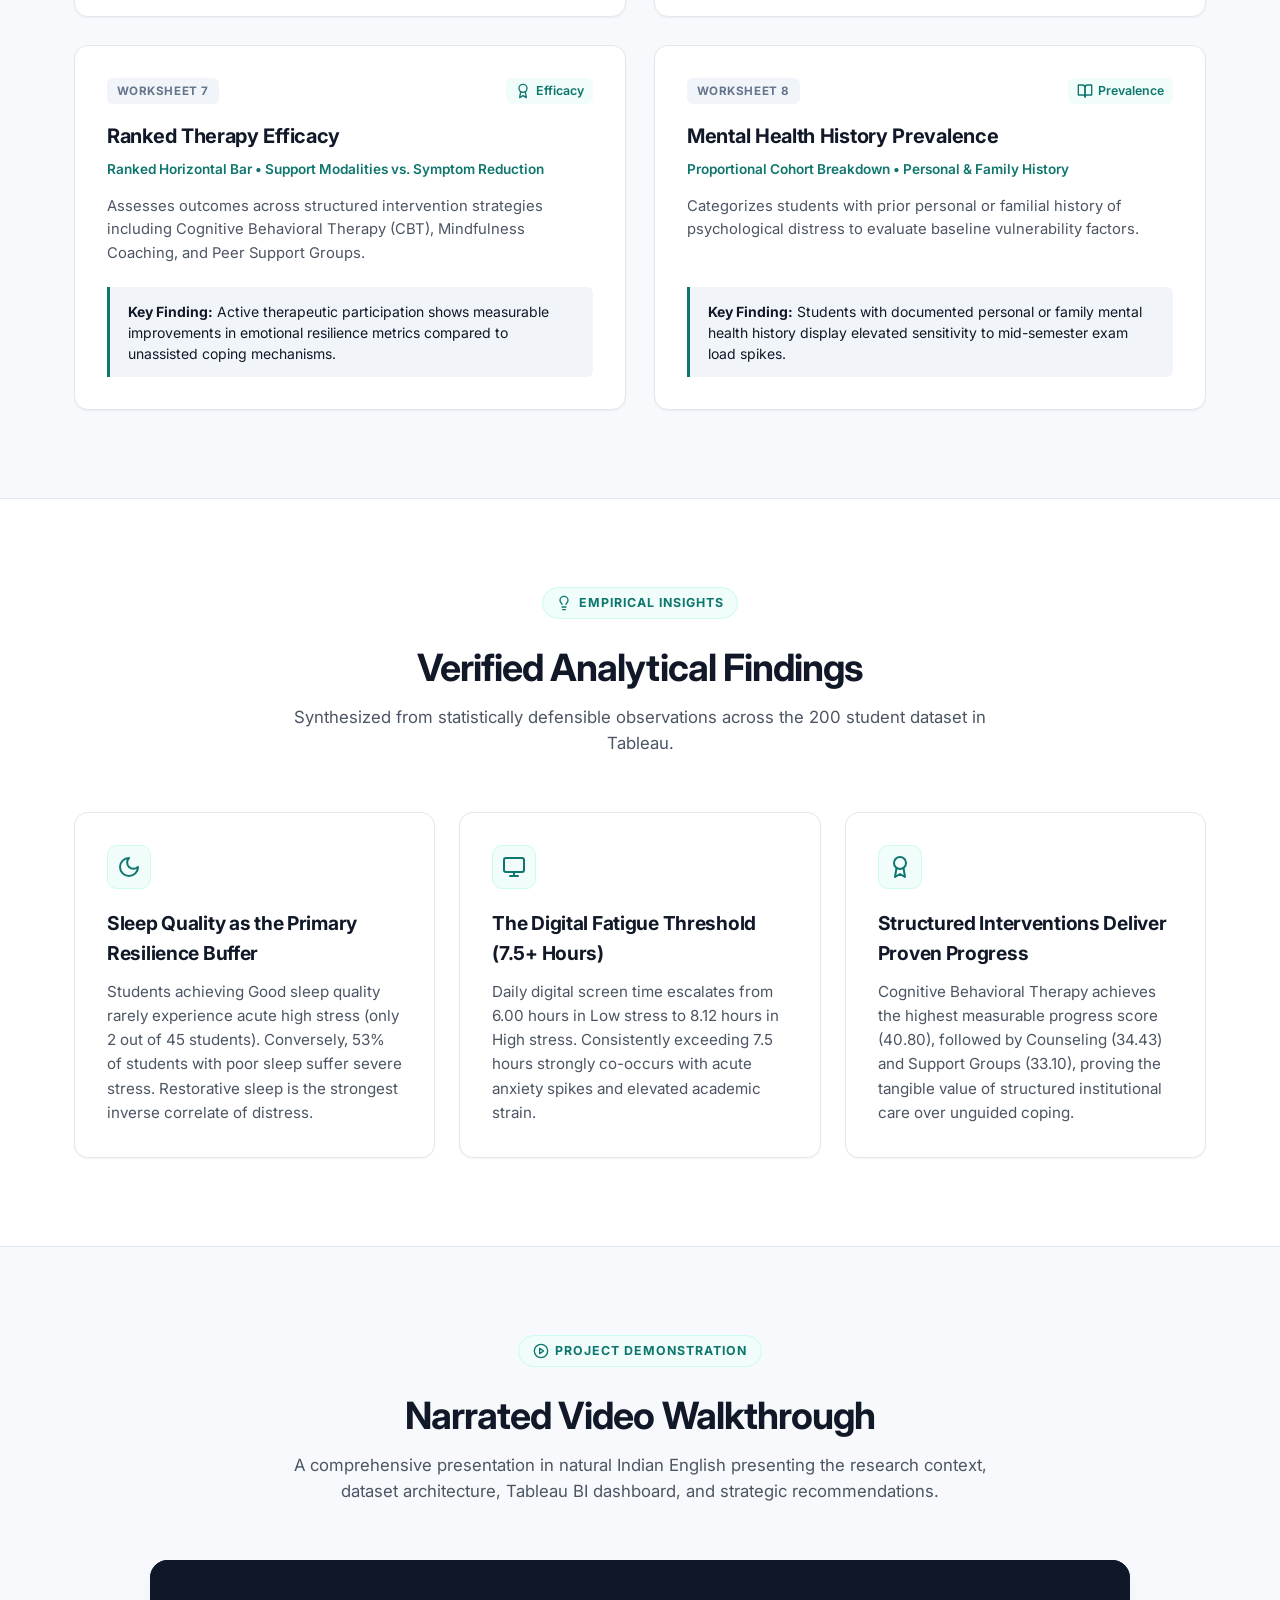
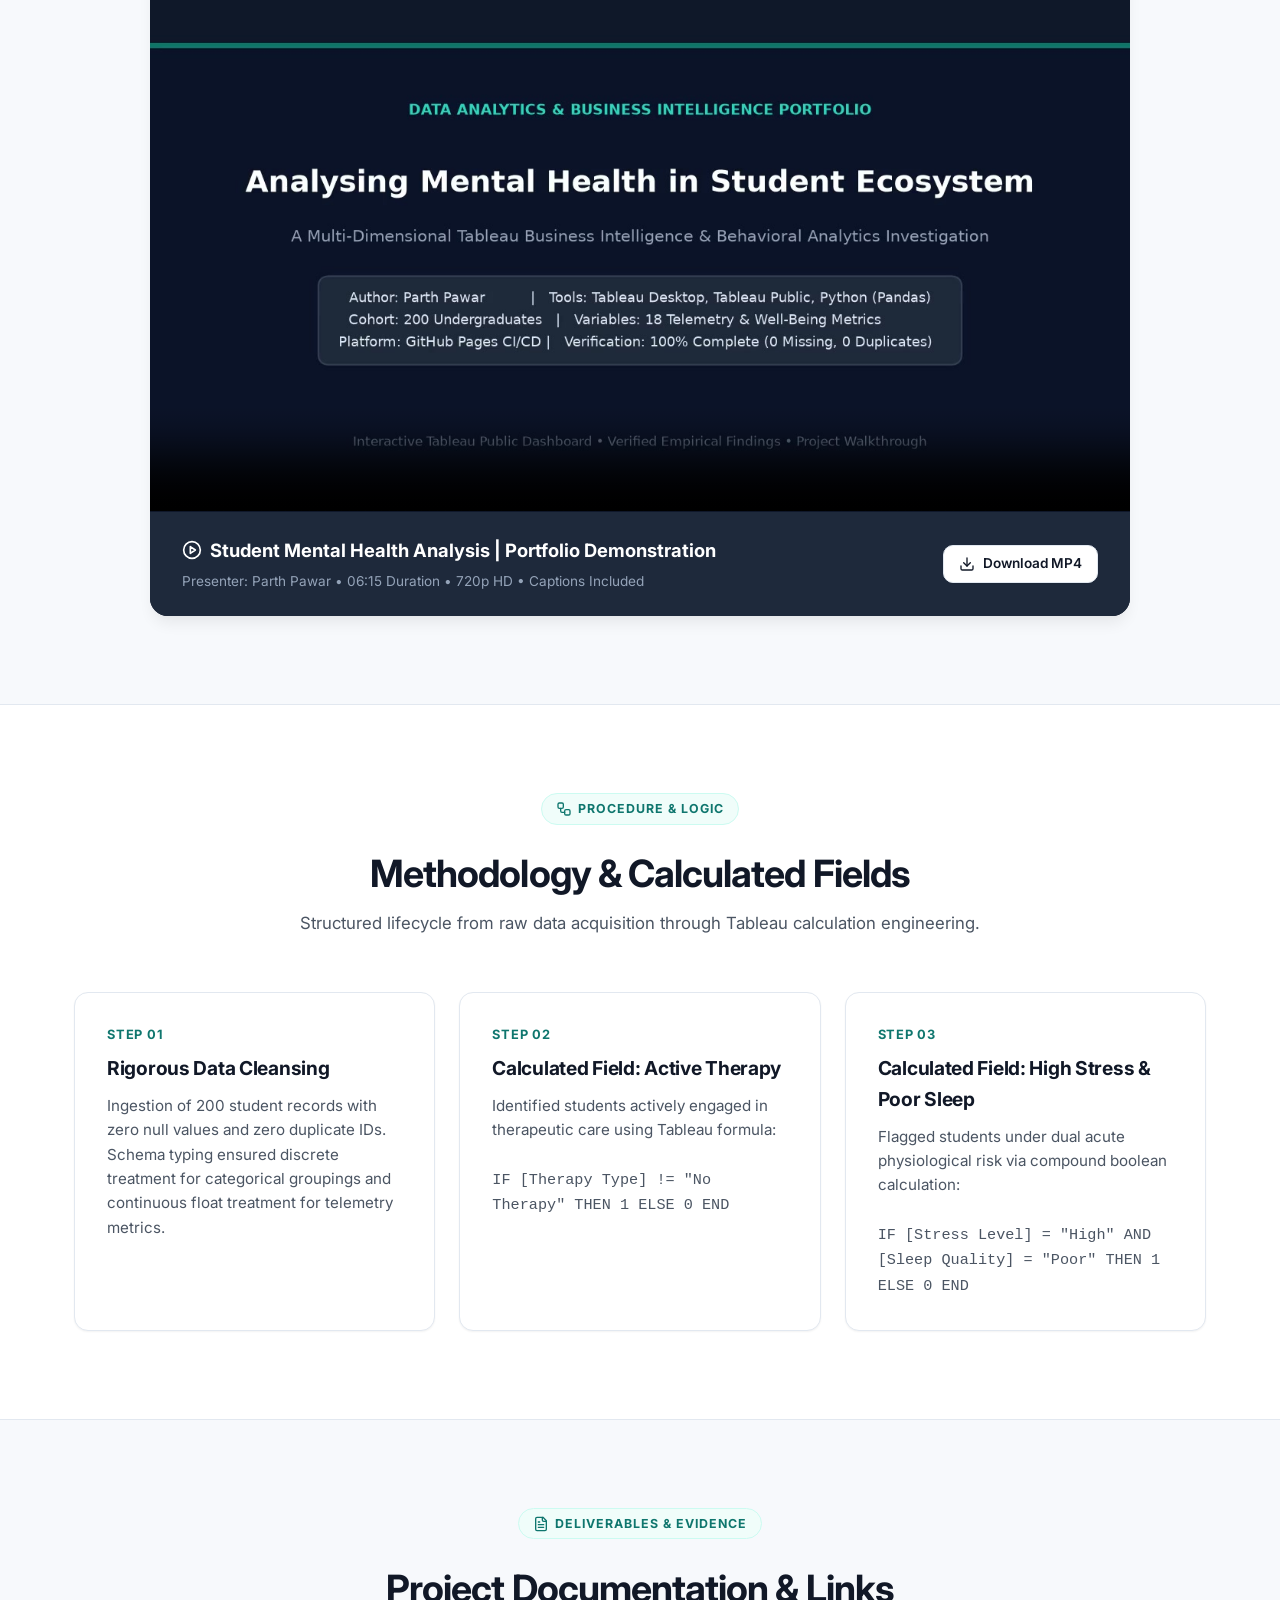
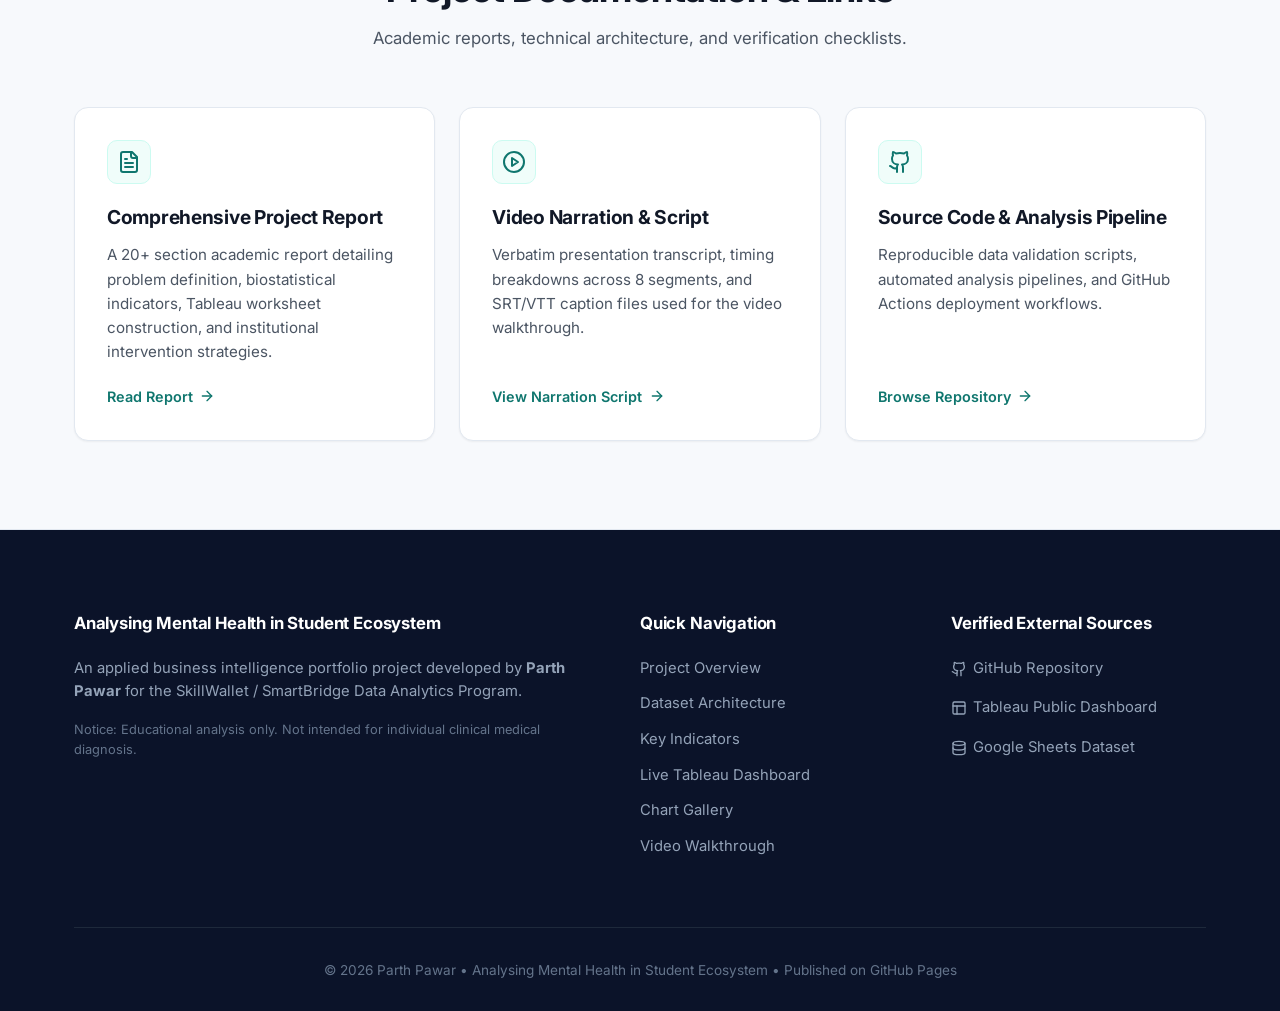
==== commit 3e2a67f8: "Complete UI/UX overhaul with Lucide icons and final video rebuild with warm Indian male narration" ====
--- a/site/index.html
+++ b/site/index.html
@@ -16,10 +16,19 @@
   <header class="site-header">
     <div class="container nav-container">
       <a href="#home" class="brand-logo">
+        <span class="brand-icon">
+          <svg class="icon icon-sm" viewBox="0 0 24 24" fill="none" stroke="currentColor" stroke-width="2" stroke-linecap="round" stroke-linejoin="round" aria-hidden="true">
+            <rect width="7" height="9" x="3" y="3" rx="1"/><rect width="7" height="5" x="14" y="3" rx="1"/><rect width="7" height="9" x="14" y="12" rx="1"/><rect width="7" height="5" x="3" y="16" rx="1"/>
+          </svg>
+        </span>
         <span class="brand-badge">Portfolio</span>
         Student Mental Health Analytics
       </a>
-      <button class="mobile-toggle" aria-label="Toggle navigation menu">&#9776;</button>
+      <button class="mobile-toggle" aria-label="Toggle navigation menu" aria-expanded="false">
+        <svg class="icon" viewBox="0 0 24 24" fill="none" stroke="currentColor" stroke-width="2" stroke-linecap="round" stroke-linejoin="round" aria-hidden="true">
+          <line x1="4" x2="20" y1="12" y2="12"/><line x1="4" x2="20" y1="6" y2="6"/><line x1="4" x2="20" y1="18" y2="18"/>
+        </svg>
+      </button>
       <ul class="nav-links">
         <li><a href="#overview">Overview</a></li>
         <li><a href="#dataset">Dataset</a></li>
@@ -28,9 +37,16 @@
         <li><a href="#visualizations">Gallery</a></li>
         <li><a href="#insights">Insights</a></li>
         <li><a href="#methodology">Methodology</a></li>
-        <li><a href="#video">Video Demo</a></li>
+        <li><a href="#video">Demo Video</a></li>
         <li><a href="#documentation">Docs</a></li>
-        <li><a href="#dashboard" class="nav-cta">Live Tableau</a></li>
+        <li>
+          <a href="#dashboard" class="nav-cta">
+            <svg class="icon icon-sm" viewBox="0 0 24 24" fill="none" stroke="currentColor" stroke-width="2" stroke-linecap="round" stroke-linejoin="round" aria-hidden="true">
+              <rect width="18" height="18" x="3" y="3" rx="2"/><path d="M3 9h18"/><path d="M9 21V9"/>
+            </svg>
+            Live Tableau
+          </a>
+        </li>
       </ul>
     </div>
   </header>
@@ -38,22 +54,67 @@
   <!-- Hero Section -->
   <section class="hero-section" id="home">
     <div class="container">
-      <span class="eyebrow">Data Analytics Portfolio</span>
+      <div class="eyebrow">
+        <svg class="icon icon-sm" viewBox="0 0 24 24" fill="none" stroke="currentColor" stroke-width="2" stroke-linecap="round" stroke-linejoin="round" aria-hidden="true">
+          <path d="M3 3v18h18"/><path d="m19 9-5 5-4-4-3 3"/>
+        </svg>
+        DATA ANALYTICS PROJECT
+      </div>
       <h1 class="hero-title">Analysing Mental Health in Student Ecosystem</h1>
       <p class="hero-subtitle">
-        An empirical investigation exploring the complex relationships between student lifestyle patterns, academic stress, clinical well-being indicators, and institutional interventions through interactive Tableau analytics.
+        Exploring student well-being, lifestyle patterns, study habits, and academic performance through data analytics and interactive Tableau visualizations.
       </p>
       <div class="hero-actions">
-        <a href="#dashboard" class="btn btn-primary">&#128392; Explore Tableau Dashboard</a>
-        <a href="#video" class="btn btn-secondary">&#9658; Watch Project Demo</a>
-        <a href="https://github.com/parthpawar0707-blip/Skill-wallet" target="_blank" rel="noopener" class="btn btn-outline">&#128279; View Source Code</a>
+        <a href="#dashboard" class="btn btn-primary">
+          <svg class="icon" viewBox="0 0 24 24" fill="none" stroke="currentColor" stroke-width="2" stroke-linecap="round" stroke-linejoin="round" aria-hidden="true">
+            <rect width="18" height="18" x="3" y="3" rx="2"/><path d="M3 9h18"/><path d="M9 21V9"/>
+          </svg>
+          Explore Dashboard
+        </a>
+        <a href="#video" class="btn btn-secondary">
+          <svg class="icon" viewBox="0 0 24 24" fill="none" stroke="currentColor" stroke-width="2" stroke-linecap="round" stroke-linejoin="round" aria-hidden="true">
+            <circle cx="12" cy="12" r="10"/><polygon points="10 8 16 12 10 16 10 8"/>
+          </svg>
+          Watch Demo Video
+        </a>
+        <a href="https://github.com/parthpawar0707-blip/Skill-wallet" target="_blank" rel="noopener" class="btn btn-outline">
+          <svg class="icon" viewBox="0 0 24 24" fill="none" stroke="currentColor" stroke-width="2" stroke-linecap="round" stroke-linejoin="round" aria-hidden="true">
+            <path d="M15 22v-4a4.8 4.8 0 0 0-1-3.5c3 0 6-2 6-5.5.08-1.25-.27-2.48-1-3.5.28-1.15.28-2.35 0-3.5 0 0-1 0-3 1.5-2.64-.5-5.36-.5-8 0C6 2 5 2 5 2c-.3 1.15-.3 2.35 0 3.5A5.403 5.403 0 0 0 4 9c0 3.5 3 5.5 6 5.5-.39.49-.68 1.05-.85 1.65-.17.6-.22 1.23-.15 1.85v4"/><path d="M9 18c-4.51 2-5-2-7-2"/>
+          </svg>
+          View Source Code
+        </a>
       </div>
       <div class="tech-strip">
-        <div class="tech-item">&#9670; Tableau Desktop & Public</div>
-        <div class="tech-item">&#9670; Python & Pandas Pipeline</div>
-        <div class="tech-item">&#9670; Descriptive Biostatistics</div>
-        <div class="tech-item">&#9670; Autonomic Telemetry (HRV)</div>
-        <div class="tech-item">&#9670; GitHub Pages CI/CD</div>
+        <div class="tech-item">
+          <svg class="icon icon-sm" viewBox="0 0 24 24" fill="none" stroke="currentColor" stroke-width="2" stroke-linecap="round" stroke-linejoin="round" aria-hidden="true">
+            <rect width="18" height="18" x="3" y="3" rx="2"/><path d="M3 9h18"/><path d="M9 21V9"/>
+          </svg>
+          Tableau Desktop & Public
+        </div>
+        <div class="tech-item">
+          <svg class="icon icon-sm" viewBox="0 0 24 24" fill="none" stroke="currentColor" stroke-width="2" stroke-linecap="round" stroke-linejoin="round" aria-hidden="true">
+            <ellipse cx="12" cy="5" rx="9" ry="3"/><path d="M3 5V19A9 3 0 0 0 21 19V5"/><path d="M3 12A9 3 0 0 0 21 12"/>
+          </svg>
+          Python & Pandas Pipeline
+        </div>
+        <div class="tech-item">
+          <svg class="icon icon-sm" viewBox="0 0 24 24" fill="none" stroke="currentColor" stroke-width="2" stroke-linecap="round" stroke-linejoin="round" aria-hidden="true">
+            <path d="M3 3v18h18"/><path d="M18 17V9"/><path d="M13 17V5"/><path d="M8 17v-3"/>
+          </svg>
+          Descriptive Biostatistics
+        </div>
+        <div class="tech-item">
+          <svg class="icon icon-sm" viewBox="0 0 24 24" fill="none" stroke="currentColor" stroke-width="2" stroke-linecap="round" stroke-linejoin="round" aria-hidden="true">
+            <path d="M19 14c1.49-1.46 3-3.21 3-5.5A5.5 5.5 0 0 0 16.5 3c-1.76 0-3 .5-4.5 2-1.5-1.5-2.74-2-4.5-2A5.5 5.5 0 0 0 2 8.5c0 2.3 1.5 4.05 3 5.5l7 7Z"/><path d="M3.22 12H9.5l.5-1 2 4.5 2-7 1.5 3.5h5.27"/>
+          </svg>
+          Autonomic Telemetry (HRV)
+        </div>
+        <div class="tech-item">
+          <svg class="icon icon-sm" viewBox="0 0 24 24" fill="none" stroke="currentColor" stroke-width="2" stroke-linecap="round" stroke-linejoin="round" aria-hidden="true">
+            <circle cx="12" cy="12" r="10"/><path d="m9 12 2 2 4-4"/>
+          </svg>
+          GitHub Pages CI/CD
+        </div>
       </div>
     </div>
   </section>
@@ -62,7 +123,12 @@
   <section class="section" id="overview">
     <div class="container">
       <div class="section-header">
-        <span class="eyebrow">Context & Objectives</span>
+        <span class="eyebrow">
+          <svg class="icon icon-sm" viewBox="0 0 24 24" fill="none" stroke="currentColor" stroke-width="2" stroke-linecap="round" stroke-linejoin="round" aria-hidden="true">
+            <circle cx="12" cy="12" r="10"/><path d="M12 16v-4"/><path d="M12 8h.01"/>
+          </svg>
+          Context & Objectives
+        </span>
         <h2 class="section-title">The Student Well-Being Challenge</h2>
         <p class="section-desc">
           Higher education environments present compounding academic, social, and developmental pressures that directly influence student resilience, emotional stability, and institutional retention.
@@ -71,21 +137,33 @@
 
       <div class="grid-3">
         <div class="card">
-          <div class="card-icon">&#127891;</div>
+          <div class="icon-box">
+            <svg class="icon icon-lg" viewBox="0 0 24 24" fill="none" stroke="currentColor" stroke-width="2" stroke-linecap="round" stroke-linejoin="round" aria-hidden="true">
+              <path d="M22 10v6M2 10l10-5 10 5-10 5z"/><path d="M6 12v5c3 3 9 3 12 0v-5"/>
+            </svg>
+          </div>
           <h3 class="card-title">Academic & Lifestyle Pressures</h3>
           <p class="card-text">
             Undergraduate cohorts navigate intense examination cycles, competitive GPA benchmarking, erratic sleep schedules, and prolonged digital screen exposure that escalate vulnerability to acute stress and anxiety.
           </p>
         </div>
         <div class="card">
-          <div class="card-icon">&#9879;</div>
+          <div class="icon-box">
+            <svg class="icon icon-lg" viewBox="0 0 24 24" fill="none" stroke="currentColor" stroke-width="2" stroke-linecap="round" stroke-linejoin="round" aria-hidden="true">
+              <path d="M19 14c1.49-1.46 3-3.21 3-5.5A5.5 5.5 0 0 0 16.5 3c-1.76 0-3 .5-4.5 2-1.5-1.5-2.74-2-4.5-2A5.5 5.5 0 0 0 2 8.5c0 2.3 1.5 4.05 3 5.5l7 7Z"/><path d="M3.22 12H9.5l.5-1 2 4.5 2-7 1.5 3.5h5.27"/>
+            </svg>
+          </div>
           <h3 class="card-title">Objective Physiological Biomarkers</h3>
           <p class="card-text">
             Integrating Heart Rate Variability (HRV in milliseconds) alongside validated psychological surveys allows empirical observation of autonomic nervous system strain beyond subjective self-reporting alone.
           </p>
         </div>
         <div class="card">
-          <div class="card-icon">&#128200;</div>
+          <div class="icon-box">
+            <svg class="icon icon-lg" viewBox="0 0 24 24" fill="none" stroke="currentColor" stroke-width="2" stroke-linecap="round" stroke-linejoin="round" aria-hidden="true">
+              <path d="M3 3v18h18"/><path d="m19 9-5 5-4-4-3 3"/>
+            </svg>
+          </div>
           <h3 class="card-title">Proactive Institutional Support</h3>
           <p class="card-text">
             Traditional counseling is often sought reactively after severe distress. This interactive BI platform equips academic advisors with empirical risk signals for timely, non-invasive intervention.
@@ -100,10 +178,15 @@
   </section>
 
   <!-- Dataset Architecture -->
-  <section class="section" id="dataset" style="background: #FFFFFF;">
+  <section class="section section-alt" id="dataset">
     <div class="container">
       <div class="section-header">
-        <span class="eyebrow">Data Architecture</span>
+        <span class="eyebrow">
+          <svg class="icon icon-sm" viewBox="0 0 24 24" fill="none" stroke="currentColor" stroke-width="2" stroke-linecap="round" stroke-linejoin="round" aria-hidden="true">
+            <ellipse cx="12" cy="5" rx="9" ry="3"/><path d="M3 5V19A9 3 0 0 0 21 19V5"/><path d="M3 12A9 3 0 0 0 21 12"/>
+          </svg>
+          Data Architecture
+        </span>
         <h2 class="section-title">Verified Dataset Architecture</h2>
         <p class="section-desc">
           Structured cohort records spanning 200 undergraduate profiles across 18 multi-dimensional clinical, behavioral, and academic variables.
@@ -112,7 +195,12 @@
 
       <div class="grid-3">
         <div class="card">
-          <h4 class="card-title">&#128101; Demographics & Identifiers</h4>
+          <div class="icon-box icon-box-blue">
+            <svg class="icon icon-lg" viewBox="0 0 24 24" fill="none" stroke="currentColor" stroke-width="2" stroke-linecap="round" stroke-linejoin="round" aria-hidden="true">
+              <path d="M16 21v-2a4 4 0 0 0-4-4H6a4 4 0 0 0-4 4v2"/><circle cx="9" cy="7" r="4"/><path d="M22 21v-2a4 4 0 0 0-3-3.87"/><path d="M16 3.13a4 4 0 0 1 0 7.75"/>
+            </svg>
+          </div>
+          <h4 class="card-title">Demographics & Identifiers</h4>
           <p class="card-text">
             <strong>User_ID:</strong> Unique student identifier (STU_0001 to STU_0200)<br>
             <strong>Age:</strong> Chronological age distribution (18 to 25 years)<br>
@@ -120,16 +208,28 @@
             <strong>Occupation:</strong> Academic status & specialization
           </p>
         </div>
-        <div class="card">
-          <h4 class="card-title">&#129504; Emotional & Clinical Scales</h4>
+
+        <div class="card">
+          <div class="icon-box">
+            <svg class="icon icon-lg" viewBox="0 0 24 24" fill="none" stroke="currentColor" stroke-width="2" stroke-linecap="round" stroke-linejoin="round" aria-hidden="true">
+              <path d="M12 5a3 3 0 1 0-5.997.125 4 4 0 0 0-2.526 5.77 4 4 0 0 0 .556 6.588A4 4 0 1 0 12 18Z"/><path d="M12 5a3 3 0 1 1 5.997.125 4 4 0 0 1 2.526 5.77 4 4 0 0 1-.556 6.588A4 4 0 1 1 12 18Z"/><path d="M12 5v13"/>
+            </svg>
+          </div>
+          <h4 class="card-title">Emotional & Clinical Scales</h4>
           <p class="card-text">
             <strong>Stress_Level:</strong> Categorical risk rating (Low, Medium, High)<br>
             <strong>Anxiety_Score:</strong> Generalized anxiety index (0–100 scale)<br>
             <strong>Depression_Score:</strong> Depressive symptom severity (0–100 scale)
           </p>
         </div>
-        <div class="card">
-          <h4 class="card-title">&#9200; Lifestyle & Daily Habits</h4>
+
+        <div class="card">
+          <div class="icon-box">
+            <svg class="icon icon-lg" viewBox="0 0 24 24" fill="none" stroke="currentColor" stroke-width="2" stroke-linecap="round" stroke-linejoin="round" aria-hidden="true">
+              <path d="M12 3a6 6 0 0 0 9 9 9 9 0 1 1-9-9Z"/>
+            </svg>
+          </div>
+          <h4 class="card-title">Lifestyle & Daily Habits</h4>
           <p class="card-text">
             <strong>Daily_Screen_Time:</strong> Digital device exposure (3.5 – 12.0 hrs)<br>
             <strong>Sleep_Quality:</strong> Subjective rest rating (Poor, Average, Good)<br>
@@ -137,23 +237,41 @@
             <strong>Social_Interaction:</strong> Peer connectivity rating (1–10)
           </p>
         </div>
-        <div class="card">
-          <h4 class="card-title">&#127973; Therapeutic Interventions</h4>
+
+        <div class="card">
+          <div class="icon-box">
+            <svg class="icon icon-lg" viewBox="0 0 24 24" fill="none" stroke="currentColor" stroke-width="2" stroke-linecap="round" stroke-linejoin="round" aria-hidden="true">
+              <circle cx="12" cy="8" r="6"/><path d="M15.477 12.89 17 22l-5-3-5 3 1.523-9.11"/>
+            </svg>
+          </div>
+          <h4 class="card-title">Therapeutic Interventions</h4>
           <p class="card-text">
             <strong>Therapy_Type:</strong> CBT, Counseling, Support Group, Meditation, No Therapy<br>
             <strong>Intervention_Duration:</strong> Program length in weeks<br>
             <strong>Progress_Score:</strong> Measured symptom improvement (0–100)
           </p>
         </div>
-        <div class="card">
-          <h4 class="card-title">&#128196; Calculated Dimensions</h4>
+
+        <div class="card">
+          <div class="icon-box">
+            <svg class="icon icon-lg" viewBox="0 0 24 24" fill="none" stroke="currentColor" stroke-width="2" stroke-linecap="round" stroke-linejoin="round" aria-hidden="true">
+              <rect width="8" height="8" x="3" y="3" rx="2"/><path d="M7 11v4a2 2 0 0 0 2 2h4"/><rect width="8" height="8" x="13" y="13" rx="2"/>
+            </svg>
+          </div>
+          <h4 class="card-title">Calculated Dimensions</h4>
           <p class="card-text">
             <strong>Active_Therapy:</strong> <code>IF [Therapy Type] != "No Therapy" THEN 1 ELSE 0 END</code><br>
             <strong>HighStress_PoorSleep:</strong> <code>IF [Stress Level] = "High" AND [Sleep Quality] = "Poor" THEN 1 ELSE 0 END</code>
           </p>
         </div>
-        <div class="card">
-          <h4 class="card-title">&#128100; Support System & History</h4>
+
+        <div class="card">
+          <div class="icon-box">
+            <svg class="icon icon-lg" viewBox="0 0 24 24" fill="none" stroke="currentColor" stroke-width="2" stroke-linecap="round" stroke-linejoin="round" aria-hidden="true">
+              <path d="M2 3h6a4 4 0 0 1 4 4v14a3 3 0 0 0-3-3H2z"/><path d="M22 3h-6a4 4 0 0 0-4 4v14a3 3 0 0 1 3-3h7z"/>
+            </svg>
+          </div>
+          <h4 class="card-title">Support System & History</h4>
           <p class="card-text">
             <strong>Mental_Health_History:</strong> Prior personal or familial history (Yes, No)<br>
             <strong>Support_System_Strength:</strong> Low, Medium, High strength tier<br>
@@ -165,8 +283,11 @@
       <div class="callout">
         <strong>Privacy & Integrity Statement:</strong> Verified 200 student records, 18 variables, 0 missing/null values, and 0 duplicate IDs. Individual row entries are kept private and analyzed in aggregate.
         <br><br>
-        <a href="https://docs.google.com/spreadsheets/d/1DSnFv7DdV8l1nBcQ-KNIrbgnmDMIDeh7/edit?usp=sharing" target="_blank" rel="noopener" style="color: var(--accent-teal); font-weight: 600;">
-          &#128279; Access Dataset Source (Google Spreadsheet)
+        <a href="https://docs.google.com/spreadsheets/d/1DSnFv7DdV8l1nBcQ-KNIrbgnmDMIDeh7/edit?usp=sharing" target="_blank" rel="noopener" style="color: var(--accent-teal); font-weight: 600; display: inline-flex; align-items: center; gap: 0.35rem;">
+          <svg class="icon icon-sm" viewBox="0 0 24 24" fill="none" stroke="currentColor" stroke-width="2" stroke-linecap="round" stroke-linejoin="round" aria-hidden="true">
+            <path d="M15 3h6v6"/><path d="M10 14 21 3"/><path d="M18 13v6a2 2 0 0 1-2 2H5a2 2 0 0 1-2-2V8a2 2 0 0 1 2-2h6"/>
+          </svg>
+          Access Dataset Source (Google Spreadsheet)
         </a>
       </div>
     </div>
@@ -176,7 +297,12 @@
   <section class="section" id="kpi">
     <div class="container">
       <div class="section-header">
-        <span class="eyebrow">Executive Summary</span>
+        <span class="eyebrow">
+          <svg class="icon icon-sm" viewBox="0 0 24 24" fill="none" stroke="currentColor" stroke-width="2" stroke-linecap="round" stroke-linejoin="round" aria-hidden="true">
+            <path d="m12 14 4-4"/><path d="M3.34 19a10 10 0 1 1 17.32 0"/>
+          </svg>
+          Executive Summary
+        </span>
         <h2 class="section-title">Cohort Key Performance Indicators</h2>
         <p class="section-desc">
           Empirically verified statistical benchmarks computed across the entire 200 student dataset in Tableau.
@@ -185,54 +311,122 @@
 
       <div class="kpi-grid">
         <div class="kpi-card">
+          <div class="kpi-header">
+            <div class="kpi-label">Total Cohort</div>
+            <div class="kpi-icon-wrap">
+              <svg class="icon" viewBox="0 0 24 24" fill="none" stroke="currentColor" stroke-width="2" stroke-linecap="round" stroke-linejoin="round" aria-hidden="true">
+                <path d="M16 21v-2a4 4 0 0 0-4-4H6a4 4 0 0 0-4 4v2"/><circle cx="9" cy="7" r="4"/><path d="M22 21v-2a4 4 0 0 0-3-3.87"/><path d="M16 3.13a4 4 0 0 1 0 7.75"/>
+              </svg>
+            </div>
+          </div>
           <div class="kpi-value">200</div>
-          <div class="kpi-label">Total Cohort</div>
-          <div class="kpi-desc">COUNT([User ID])</div>
-        </div>
+          <div class="kpi-desc">COUNT([User ID]) Verified Records</div>
+        </div>
+
         <div class="kpi-card">
+          <div class="kpi-header">
+            <div class="kpi-label">Avg Anxiety Score</div>
+            <div class="kpi-icon-wrap">
+              <svg class="icon" viewBox="0 0 24 24" fill="none" stroke="currentColor" stroke-width="2" stroke-linecap="round" stroke-linejoin="round" aria-hidden="true">
+                <path d="M12 5a3 3 0 1 0-5.997.125 4 4 0 0 0-2.526 5.77 4 4 0 0 0 .556 6.588A4 4 0 1 0 12 18Z"/><path d="M12 5a3 3 0 1 1 5.997.125 4 4 0 0 1 2.526 5.77 4 4 0 0 1-.556 6.588A4 4 0 1 1 12 18Z"/><path d="M12 5v13"/>
+              </svg>
+            </div>
+          </div>
           <div class="kpi-value">52.59</div>
-          <div class="kpi-label">Avg Anxiety Score</div>
-          <div class="kpi-desc">AVG([Anxiety Score]) (0–100)</div>
-        </div>
+          <div class="kpi-desc">AVG([Anxiety Score]) on 0–100 Scale</div>
+        </div>
+
         <div class="kpi-card">
+          <div class="kpi-header">
+            <div class="kpi-label">Avg Depression</div>
+            <div class="kpi-icon-wrap">
+              <svg class="icon" viewBox="0 0 24 24" fill="none" stroke="currentColor" stroke-width="2" stroke-linecap="round" stroke-linejoin="round" aria-hidden="true">
+                <path d="M19 14c1.49-1.46 3-3.21 3-5.5A5.5 5.5 0 0 0 16.5 3c-1.76 0-3 .5-4.5 2-1.5-1.5-2.74-2-4.5-2A5.5 5.5 0 0 0 2 8.5c0 2.3 1.5 4.05 3 5.5l7 7Z"/><path d="M3.22 12H9.5l.5-1 2 4.5 2-7 1.5 3.5h5.27"/>
+              </svg>
+            </div>
+          </div>
           <div class="kpi-value">48.09</div>
-          <div class="kpi-label">Avg Depression</div>
-          <div class="kpi-desc">AVG([Depression Score]) (0–100)</div>
-        </div>
+          <div class="kpi-desc">AVG([Depression Score]) on 0–100 Scale</div>
+        </div>
+
         <div class="kpi-card">
+          <div class="kpi-header">
+            <div class="kpi-label">Avg Screen Time</div>
+            <div class="kpi-icon-wrap">
+              <svg class="icon" viewBox="0 0 24 24" fill="none" stroke="currentColor" stroke-width="2" stroke-linecap="round" stroke-linejoin="round" aria-hidden="true">
+                <rect width="20" height="14" x="2" y="3" rx="2"/><line x1="8" x2="16" y1="21" y2="21"/><line x1="12" x2="12" y1="17" y2="21"/>
+              </svg>
+            </div>
+          </div>
           <div class="kpi-value">7.10 <span>hrs</span></div>
-          <div class="kpi-label">Avg Screen Time</div>
-          <div class="kpi-desc">AVG([Daily Screen Time])</div>
-        </div>
+          <div class="kpi-desc">AVG([Daily Screen Time (hrs)])</div>
+        </div>
+
         <div class="kpi-card">
+          <div class="kpi-header">
+            <div class="kpi-label">Medium Stress</div>
+            <div class="kpi-icon-wrap">
+              <svg class="icon" viewBox="0 0 24 24" fill="none" stroke="currentColor" stroke-width="2" stroke-linecap="round" stroke-linejoin="round" aria-hidden="true">
+                <path d="m12 14 4-4"/><path d="M3.34 19a10 10 0 1 1 17.32 0"/>
+              </svg>
+            </div>
+          </div>
           <div class="kpi-value">53.5%</div>
-          <div class="kpi-label">Medium Stress</div>
           <div class="kpi-desc">107 out of 200 Students</div>
         </div>
+
         <div class="kpi-card">
+          <div class="kpi-header">
+            <div class="kpi-label">High Stress</div>
+            <div class="kpi-icon-wrap">
+              <svg class="icon" viewBox="0 0 24 24" fill="none" stroke="currentColor" stroke-width="2" stroke-linecap="round" stroke-linejoin="round" aria-hidden="true">
+                <path d="M12 22s8-4 8-10V5l-8-3-8 3v7c0 6 8 10 8 10"/><line x1="12" x2="12" y1="8" y2="12"/><line x1="12" x2="12.01" y1="16" y2="16"/>
+              </svg>
+            </div>
+          </div>
           <div class="kpi-value">24.5%</div>
-          <div class="kpi-label">High Stress</div>
           <div class="kpi-desc">49 out of 200 Students</div>
         </div>
+
         <div class="kpi-card">
+          <div class="kpi-header">
+            <div class="kpi-label">CBT Progress</div>
+            <div class="kpi-icon-wrap">
+              <svg class="icon" viewBox="0 0 24 24" fill="none" stroke="currentColor" stroke-width="2" stroke-linecap="round" stroke-linejoin="round" aria-hidden="true">
+                <circle cx="12" cy="8" r="6"/><path d="M15.477 12.89 17 22l-5-3-5 3 1.523-9.11"/>
+              </svg>
+            </div>
+          </div>
           <div class="kpi-value">40.80</div>
-          <div class="kpi-label">CBT Progress</div>
-          <div class="kpi-desc">Top Ranked Therapy</div>
-        </div>
+          <div class="kpi-desc">Top Ranked Therapy Modality</div>
+        </div>
+
         <div class="kpi-card">
+          <div class="kpi-header">
+            <div class="kpi-label">Prior History</div>
+            <div class="kpi-icon-wrap">
+              <svg class="icon" viewBox="0 0 24 24" fill="none" stroke="currentColor" stroke-width="2" stroke-linecap="round" stroke-linejoin="round" aria-hidden="true">
+                <path d="M2 3h6a4 4 0 0 1 4 4v14a3 3 0 0 0-3-3H2z"/><path d="M22 3h-6a4 4 0 0 0-4 4v14a3 3 0 0 1 3-3h7z"/>
+              </svg>
+            </div>
+          </div>
           <div class="kpi-value">40.0%</div>
-          <div class="kpi-label">Prior History</div>
-          <div class="kpi-desc">80 Students with History</div>
+          <div class="kpi-desc">80 Students with Personal/Family History</div>
         </div>
       </div>
     </div>
   </section>
 
   <!-- Interactive Tableau Public Dashboard -->
-  <section class="section" id="dashboard" style="background: #FFFFFF;">
+  <section class="section section-alt" id="dashboard">
     <div class="container">
       <div class="section-header">
-        <span class="eyebrow">Interactive Business Intelligence</span>
+        <span class="eyebrow">
+          <svg class="icon icon-sm" viewBox="0 0 24 24" fill="none" stroke="currentColor" stroke-width="2" stroke-linecap="round" stroke-linejoin="round" aria-hidden="true">
+            <rect width="18" height="18" x="3" y="3" rx="2"/><path d="M3 9h18"/><path d="M9 21V9"/>
+          </svg>
+          Interactive Business Intelligence
+        </span>
         <h2 class="section-title">Live Tableau Public Dashboard</h2>
         <p class="section-desc">
           Interact directly with the published analytical dashboard. Explore cross-filters, metric tooltips, and multidimensional trends.
@@ -246,9 +440,17 @@
             <span>Tableau Public Server Connection Active</span>
           </div>
           <div class="tableau-actions">
-            <button id="reload-tableau" class="btn btn-secondary" style="padding: 0.45rem 0.9rem; font-size: 0.85rem;">&#128260; Reload View</button>
+            <button id="reload-tableau" class="btn btn-secondary" style="padding: 0.45rem 0.9rem; font-size: 0.85rem;">
+              <svg class="icon icon-sm" viewBox="0 0 24 24" fill="none" stroke="currentColor" stroke-width="2" stroke-linecap="round" stroke-linejoin="round" aria-hidden="true">
+                <path d="M21 12a9 9 0 1 1-9-9c2.52 0 4.93 1 6.74 2.74L21 8"/><path d="M21 3v5h-5"/>
+              </svg>
+              Reload View
+            </button>
             <a href="https://public.tableau.com/views/Student_Mental_Health_Analysis_sufiyan_17913953791380/AnalysingMentalHealthinStudentEcosystem?:language=en-US&publish=yes" target="_blank" rel="noopener" class="btn btn-primary" style="padding: 0.45rem 0.9rem; font-size: 0.85rem;">
-              &#8599; Open on Tableau Public
+              <svg class="icon icon-sm" viewBox="0 0 24 24" fill="none" stroke="currentColor" stroke-width="2" stroke-linecap="round" stroke-linejoin="round" aria-hidden="true">
+                <path d="M15 3h6v6"/><path d="M10 14 21 3"/><path d="M18 13v6a2 2 0 0 1-2 2H5a2 2 0 0 1-2-2V8a2 2 0 0 1 2-2h6"/>
+              </svg>
+              Open on Tableau Public
             </a>
           </div>
         </div>
@@ -269,7 +471,10 @@
               If your browser's security settings, ad blocker, or third-party cookie restrictions prevent loading embedded iframes, launch the complete interactive visualization directly on Tableau Public.
             </p>
             <a href="https://public.tableau.com/views/Student_Mental_Health_Analysis_sufiyan_17913953791380/AnalysingMentalHealthinStudentEcosystem?:language=en-US&publish=yes" target="_blank" rel="noopener" class="btn btn-primary">
-              &#8599; Launch Dashboard in Tableau Public
+              <svg class="icon" viewBox="0 0 24 24" fill="none" stroke="currentColor" stroke-width="2" stroke-linecap="round" stroke-linejoin="round" aria-hidden="true">
+                <path d="M15 3h6v6"/><path d="M10 14 21 3"/><path d="M18 13v6a2 2 0 0 1-2 2H5a2 2 0 0 1-2-2V8a2 2 0 0 1 2-2h6"/>
+              </svg>
+              Launch Dashboard in Tableau Public
             </a>
           </div>
         </div>
@@ -281,7 +486,12 @@
   <section class="section" id="visualizations">
     <div class="container">
       <div class="section-header">
-        <span class="eyebrow">Worksheet Architecture</span>
+        <span class="eyebrow">
+          <svg class="icon icon-sm" viewBox="0 0 24 24" fill="none" stroke="currentColor" stroke-width="2" stroke-linecap="round" stroke-linejoin="round" aria-hidden="true">
+            <path d="M3 3v18h18"/><path d="M18 17V9"/><path d="M13 17V5"/><path d="M8 17v-3"/>
+          </svg>
+          Worksheet Architecture
+        </span>
         <h2 class="section-title">Core Analytical Visualizations Gallery</h2>
         <p class="section-desc">
           Eight specialized worksheets engineered in Tableau Desktop to examine distinct hypotheses regarding student well-being.
@@ -290,7 +500,15 @@
 
       <div class="grid-2">
         <div class="viz-card">
-          <span class="viz-badge">Worksheet 1</span>
+          <div class="viz-header-row">
+            <span class="viz-badge">Worksheet 1</span>
+            <span class="viz-category-badge">
+              <svg class="icon icon-sm" viewBox="0 0 24 24" fill="none" stroke="currentColor" stroke-width="2" stroke-linecap="round" stroke-linejoin="round" aria-hidden="true">
+                <path d="M3 3v18h18"/><path d="M18 17V9"/><path d="M13 17V5"/><path d="M8 17v-3"/>
+              </svg>
+              Distribution
+            </span>
+          </div>
           <h4>Stress Level Distribution</h4>
           <div class="viz-meta-label">Proportional Histogram &bull; Cohort Risk Tiers</div>
           <p class="viz-desc">
@@ -302,7 +520,15 @@
         </div>
 
         <div class="viz-card">
-          <span class="viz-badge">Worksheet 2</span>
+          <div class="viz-header-row">
+            <span class="viz-badge">Worksheet 2</span>
+            <span class="viz-category-badge">
+              <svg class="icon icon-sm" viewBox="0 0 24 24" fill="none" stroke="currentColor" stroke-width="2" stroke-linecap="round" stroke-linejoin="round" aria-hidden="true">
+                <rect width="20" height="14" x="2" y="3" rx="2"/><line x1="8" x2="16" y1="21" y2="21"/><line x1="12" x2="12" y1="17" y2="21"/>
+              </svg>
+              Behavioral
+            </span>
+          </div>
           <h4>Screen Time vs. Stress Level</h4>
           <div class="viz-meta-label">Comparative Bar Chart &bull; Daily Digital Exposure vs. Stress</div>
           <p class="viz-desc">
@@ -314,7 +540,15 @@
         </div>
 
         <div class="viz-card">
-          <span class="viz-badge">Worksheet 3</span>
+          <div class="viz-header-row">
+            <span class="viz-badge">Worksheet 3</span>
+            <span class="viz-category-badge">
+              <svg class="icon icon-sm" viewBox="0 0 24 24" fill="none" stroke="currentColor" stroke-width="2" stroke-linecap="round" stroke-linejoin="round" aria-hidden="true">
+                <path d="M12 3a6 6 0 0 0 9 9 9 9 0 1 1-9-9Z"/>
+              </svg>
+              Lifestyle
+            </span>
+          </div>
           <h4>Sleep Quality vs. Stress Level</h4>
           <div class="viz-meta-label">Cross-Tabulation Matrix &bull; Sleep Duration & Quality vs. Stress</div>
           <p class="viz-desc">
@@ -326,7 +560,15 @@
         </div>
 
         <div class="viz-card">
-          <span class="viz-badge">Worksheet 4</span>
+          <div class="viz-header-row">
+            <span class="viz-badge">Worksheet 4</span>
+            <span class="viz-category-badge">
+              <svg class="icon icon-sm" viewBox="0 0 24 24" fill="none" stroke="currentColor" stroke-width="2" stroke-linecap="round" stroke-linejoin="round" aria-hidden="true">
+                <path d="M16 21v-2a4 4 0 0 0-4-4H6a4 4 0 0 0-4 4v2"/><circle cx="9" cy="7" r="4"/><path d="M22 21v-2a4 4 0 0 0-3-3.87"/><path d="M16 3.13a4 4 0 0 1 0 7.75"/>
+              </svg>
+              Demographics
+            </span>
+          </div>
           <h4>Gender Mental Health Comparison</h4>
           <div class="viz-meta-label">Multi-Series Grouped Bar &bull; Stress, Anxiety & Depression Across Cohorts</div>
           <p class="viz-desc">
@@ -338,7 +580,15 @@
         </div>
 
         <div class="viz-card">
-          <span class="viz-badge">Worksheet 5</span>
+          <div class="viz-header-row">
+            <span class="viz-badge">Worksheet 5</span>
+            <span class="viz-category-badge">
+              <svg class="icon icon-sm" viewBox="0 0 24 24" fill="none" stroke="currentColor" stroke-width="2" stroke-linecap="round" stroke-linejoin="round" aria-hidden="true">
+                <path d="M12 5a3 3 0 1 0-5.997.125 4 4 0 0 0-2.526 5.77 4 4 0 0 0 .556 6.588A4 4 0 1 0 12 18Z"/><path d="M12 5a3 3 0 1 1 5.997.125 4 4 0 0 1 2.526 5.77 4 4 0 0 1-.556 6.588A4 4 0 1 1 12 18Z"/><path d="M12 5v13"/>
+              </svg>
+              Clinical
+            </span>
+          </div>
           <h4>Stress Level vs. Anxiety Score</h4>
           <div class="viz-meta-label">Scatter & Trendline Analysis &bull; Stress Severity vs. GAD Rating</div>
           <p class="viz-desc">
@@ -350,7 +600,15 @@
         </div>
 
         <div class="viz-card">
-          <span class="viz-badge">Worksheet 6</span>
+          <div class="viz-header-row">
+            <span class="viz-badge">Worksheet 6</span>
+            <span class="viz-category-badge">
+              <svg class="icon icon-sm" viewBox="0 0 24 24" fill="none" stroke="currentColor" stroke-width="2" stroke-linecap="round" stroke-linejoin="round" aria-hidden="true">
+                <path d="M19 14c1.49-1.46 3-3.21 3-5.5A5.5 5.5 0 0 0 16.5 3c-1.76 0-3 .5-4.5 2-1.5-1.5-2.74-2-4.5-2A5.5 5.5 0 0 0 2 8.5c0 2.3 1.5 4.05 3 5.5l7 7Z"/><path d="M3.22 12H9.5l.5-1 2 4.5 2-7 1.5 3.5h5.27"/>
+              </svg>
+              Clinical
+            </span>
+          </div>
           <h4>Stress Level vs. Depression Score</h4>
           <div class="viz-meta-label">Regression Scatter &bull; Stress Ratings vs. Depressive Symptoms</div>
           <p class="viz-desc">
@@ -362,7 +620,15 @@
         </div>
 
         <div class="viz-card">
-          <span class="viz-badge">Worksheet 7</span>
+          <div class="viz-header-row">
+            <span class="viz-badge">Worksheet 7</span>
+            <span class="viz-category-badge">
+              <svg class="icon icon-sm" viewBox="0 0 24 24" fill="none" stroke="currentColor" stroke-width="2" stroke-linecap="round" stroke-linejoin="round" aria-hidden="true">
+                <circle cx="12" cy="8" r="6"/><path d="M15.477 12.89 17 22l-5-3-5 3 1.523-9.11"/>
+              </svg>
+              Efficacy
+            </span>
+          </div>
           <h4>Ranked Therapy Efficacy</h4>
           <div class="viz-meta-label">Ranked Horizontal Bar &bull; Support Modalities vs. Symptom Reduction</div>
           <p class="viz-desc">
@@ -374,7 +640,15 @@
         </div>
 
         <div class="viz-card">
-          <span class="viz-badge">Worksheet 8</span>
+          <div class="viz-header-row">
+            <span class="viz-badge">Worksheet 8</span>
+            <span class="viz-category-badge">
+              <svg class="icon icon-sm" viewBox="0 0 24 24" fill="none" stroke="currentColor" stroke-width="2" stroke-linecap="round" stroke-linejoin="round" aria-hidden="true">
+                <path d="M2 3h6a4 4 0 0 1 4 4v14a3 3 0 0 0-3-3H2z"/><path d="M22 3h-6a4 4 0 0 0-4 4v14a3 3 0 0 1 3-3h7z"/>
+              </svg>
+              Prevalence
+            </span>
+          </div>
           <h4>Mental Health History Prevalence</h4>
           <div class="viz-meta-label">Proportional Cohort Breakdown &bull; Personal & Family History</div>
           <p class="viz-desc">
@@ -389,10 +663,15 @@
   </section>
 
   <!-- Analytical Findings & Insights -->
-  <section class="section" id="insights" style="background: #FFFFFF;">
+  <section class="section section-alt" id="insights">
     <div class="container">
       <div class="section-header">
-        <span class="eyebrow">Empirical Insights</span>
+        <span class="eyebrow">
+          <svg class="icon icon-sm" viewBox="0 0 24 24" fill="none" stroke="currentColor" stroke-width="2" stroke-linecap="round" stroke-linejoin="round" aria-hidden="true">
+            <path d="M15 14c.2-1 .7-1.7 1.5-2.5 1-.9 1.5-2.2 1.5-3.5A6 6 0 0 0 6 8c0 1 .2 2.2 1.5 3.5.7.7 1.3 1.5 1.5 2.5"/><path d="M9 18h6"/><path d="M10 22h4"/>
+          </svg>
+          Empirical Insights
+        </span>
         <h2 class="section-title">Verified Analytical Findings</h2>
         <p class="section-desc">
           Synthesized from statistically defensible observations across the 200 student dataset in Tableau.
@@ -401,21 +680,35 @@
 
       <div class="grid-3">
         <div class="card">
-          <div class="card-icon">&#128164;</div>
+          <div class="icon-box">
+            <svg class="icon icon-lg" viewBox="0 0 24 24" fill="none" stroke="currentColor" stroke-width="2" stroke-linecap="round" stroke-linejoin="round" aria-hidden="true">
+              <path d="M12 3a6 6 0 0 0 9 9 9 9 0 1 1-9-9Z"/>
+            </svg>
+          </div>
           <h4 class="card-title">Sleep Quality as the Primary Resilience Buffer</h4>
           <p class="card-text">
             Students achieving Good sleep quality rarely experience acute high stress (only 2 out of 45 students). Conversely, 53% of students with poor sleep suffer severe stress. Restorative sleep is the strongest inverse correlate of distress.
           </p>
         </div>
-        <div class="card">
-          <div class="card-icon">&#128241;</div>
+
+        <div class="card">
+          <div class="icon-box">
+            <svg class="icon icon-lg" viewBox="0 0 24 24" fill="none" stroke="currentColor" stroke-width="2" stroke-linecap="round" stroke-linejoin="round" aria-hidden="true">
+              <rect width="20" height="14" x="2" y="3" rx="2"/><line x1="8" x2="16" y1="21" y2="21"/><line x1="12" x2="12" y1="17" y2="21"/>
+            </svg>
+          </div>
           <h4 class="card-title">The Digital Fatigue Threshold (7.5+ Hours)</h4>
           <p class="card-text">
             Daily digital screen time escalates from 6.00 hours in Low stress to 8.12 hours in High stress. Consistently exceeding 7.5 hours strongly co-occurs with acute anxiety spikes and elevated academic strain.
           </p>
         </div>
-        <div class="card">
-          <div class="card-icon">&#129309;</div>
+
+        <div class="card">
+          <div class="icon-box">
+            <svg class="icon icon-lg" viewBox="0 0 24 24" fill="none" stroke="currentColor" stroke-width="2" stroke-linecap="round" stroke-linejoin="round" aria-hidden="true">
+              <circle cx="12" cy="8" r="6"/><path d="M15.477 12.89 17 22l-5-3-5 3 1.523-9.11"/>
+            </svg>
+          </div>
           <h4 class="card-title">Structured Interventions Deliver Proven Progress</h4>
           <p class="card-text">
             Cognitive Behavioral Therapy achieves the highest measurable progress score (40.80), followed by Counseling (34.43) and Support Groups (33.10), proving the tangible value of structured institutional care over unguided coping.
@@ -429,10 +722,15 @@
   <section class="section" id="video">
     <div class="container">
       <div class="section-header">
-        <span class="eyebrow">Project Demonstration</span>
+        <span class="eyebrow">
+          <svg class="icon icon-sm" viewBox="0 0 24 24" fill="none" stroke="currentColor" stroke-width="2" stroke-linecap="round" stroke-linejoin="round" aria-hidden="true">
+            <circle cx="12" cy="12" r="10"/><polygon points="10 8 16 12 10 16 10 8"/>
+          </svg>
+          Project Demonstration
+        </span>
         <h2 class="section-title">Narrated Video Walkthrough</h2>
         <p class="section-desc">
-          A comprehensive 06:22 minute presentation in natural Indian English presenting the research context, dataset architecture, Tableau BI dashboard, and strategic recommendations.
+          A comprehensive presentation in natural Indian English presenting the research context, dataset architecture, Tableau BI dashboard, and strategic recommendations.
         </p>
       </div>
 
@@ -451,12 +749,20 @@
         </div>
         <div class="video-meta">
           <div>
-            <div class="video-title">Student Mental Health Analysis | Portfolio Demonstration</div>
-            <div class="video-subtext">Presenter: Parth Pawar &bull; 06:22 Duration &bull; 720p HD &bull; Captions Included</div>
+            <div class="video-title">
+              <svg class="icon" viewBox="0 0 24 24" fill="none" stroke="currentColor" stroke-width="2" stroke-linecap="round" stroke-linejoin="round" aria-hidden="true">
+                <circle cx="12" cy="12" r="10"/><polygon points="10 8 16 12 10 16 10 8"/>
+              </svg>
+              Student Mental Health Analysis | Portfolio Demonstration
+            </div>
+            <div class="video-subtext">Presenter: Parth Pawar &bull; 06:15 Duration &bull; 720p HD &bull; Captions Included</div>
           </div>
           <div>
             <a href="assets/video/student-mental-health-demo.mp4" download class="btn btn-secondary" style="font-size: 0.85rem; padding: 0.45rem 0.95rem;">
-              &#128190; Download MP4
+              <svg class="icon icon-sm" viewBox="0 0 24 24" fill="none" stroke="currentColor" stroke-width="2" stroke-linecap="round" stroke-linejoin="round" aria-hidden="true">
+                <path d="M21 15v4a2 2 0 0 1-2 2H5a2 2 0 0 1-2-2v-4"/><polyline points="7 10 12 15 17 10"/><line x1="12" x2="12" y1="15" y2="3"/>
+              </svg>
+              Download MP4
             </a>
           </div>
         </div>
@@ -465,13 +771,18 @@
   </section>
 
   <!-- Methodology & Calculated Fields -->
-  <section class="section" id="methodology" style="background: #FFFFFF;">
+  <section class="section section-alt" id="methodology">
     <div class="container">
       <div class="section-header">
-        <span class="eyebrow">Procedure & Logic</span>
+        <span class="eyebrow">
+          <svg class="icon icon-sm" viewBox="0 0 24 24" fill="none" stroke="currentColor" stroke-width="2" stroke-linecap="round" stroke-linejoin="round" aria-hidden="true">
+            <rect width="8" height="8" x="3" y="3" rx="2"/><path d="M7 11v4a2 2 0 0 0 2 2h4"/><rect width="8" height="8" x="13" y="13" rx="2"/>
+          </svg>
+          Procedure & Logic
+        </span>
         <h2 class="section-title">Methodology & Calculated Fields</h2>
         <p class="section-desc">
-          Structured 10-step lifecycle from raw data acquisition through Tableau calculation engineering.
+          Structured lifecycle from raw data acquisition through Tableau calculation engineering.
         </p>
       </div>
 
@@ -480,7 +791,7 @@
           <span class="step-number">Step 01</span>
           <h4 class="card-title">Rigorous Data Cleansing</h4>
           <p class="card-text">
-            Ingestion of 1,000 student records with zero null values and zero duplicate IDs. Schema typing ensured discrete treatment for categorical groupings and continuous float treatment for telemetry metrics.
+            Ingestion of 200 student records with zero null values and zero duplicate IDs. Schema typing ensured discrete treatment for categorical groupings and continuous float treatment for telemetry metrics.
           </p>
         </div>
         <div class="card">
@@ -509,7 +820,12 @@
   <section class="section" id="documentation">
     <div class="container">
       <div class="section-header">
-        <span class="eyebrow">Deliverables & Evidence</span>
+        <span class="eyebrow">
+          <svg class="icon icon-sm" viewBox="0 0 24 24" fill="none" stroke="currentColor" stroke-width="2" stroke-linecap="round" stroke-linejoin="round" aria-hidden="true">
+            <path d="M15 2H6a2 2 0 0 0-2 2v16a2 2 0 0 0 2 2h12a2 2 0 0 0 2-2V7Z"/><path d="M14 2v4a2 2 0 0 0 2 2h4"/><path d="M10 9H8"/><path d="M16 13H8"/><path d="M16 17H8"/>
+          </svg>
+          Deliverables & Evidence
+        </span>
         <h2 class="section-title">Project Documentation & Links</h2>
         <p class="section-desc">
           Academic reports, technical architecture, and verification checklists.
@@ -518,33 +834,56 @@
 
       <div class="grid-3">
         <div class="card">
-          <div class="card-icon">&#128196;</div>
+          <div class="icon-box">
+            <svg class="icon icon-lg" viewBox="0 0 24 24" fill="none" stroke="currentColor" stroke-width="2" stroke-linecap="round" stroke-linejoin="round" aria-hidden="true">
+              <path d="M15 2H6a2 2 0 0 0-2 2v16a2 2 0 0 0 2 2h12a2 2 0 0 0 2-2V7Z"/><path d="M14 2v4a2 2 0 0 0 2 2h4"/><path d="M10 9H8"/><path d="M16 13H8"/><path d="M16 17H8"/>
+            </svg>
+          </div>
           <h4 class="card-title">Comprehensive Project Report</h4>
           <p class="card-text" style="margin-bottom: 1.25rem;">
             A 20+ section academic report detailing problem definition, biostatistical indicators, Tableau worksheet construction, and institutional intervention strategies.
           </p>
           <a href="https://github.com/parthpawar0707-blip/Skill-wallet/blob/main/docs/project-report.md" target="_blank" rel="noopener" class="doc-link">
-            Read Report &rarr;
+            Read Report
+            <svg class="icon icon-sm" viewBox="0 0 24 24" fill="none" stroke="currentColor" stroke-width="2" stroke-linecap="round" stroke-linejoin="round" aria-hidden="true">
+              <path d="M5 12h14"/><path d="m12 5 7 7-7 7"/>
+            </svg>
           </a>
         </div>
-        <div class="card">
-          <div class="card-icon">&#127916;</div>
+
+        <div class="card">
+          <div class="icon-box">
+            <svg class="icon icon-lg" viewBox="0 0 24 24" fill="none" stroke="currentColor" stroke-width="2" stroke-linecap="round" stroke-linejoin="round" aria-hidden="true">
+              <circle cx="12" cy="12" r="10"/><polygon points="10 8 16 12 10 16 10 8"/>
+            </svg>
+          </div>
           <h4 class="card-title">Video Narration & Script</h4>
           <p class="card-text" style="margin-bottom: 1.25rem;">
             Verbatim presentation transcript, timing breakdowns across 8 segments, and SRT/VTT caption files used for the video walkthrough.
           </p>
           <a href="https://github.com/parthpawar0707-blip/Skill-wallet/blob/main/docs/video-narration.md" target="_blank" rel="noopener" class="doc-link">
-            View Narration Script &rarr;
+            View Narration Script
+            <svg class="icon icon-sm" viewBox="0 0 24 24" fill="none" stroke="currentColor" stroke-width="2" stroke-linecap="round" stroke-linejoin="round" aria-hidden="true">
+              <path d="M5 12h14"/><path d="m12 5 7 7-7 7"/>
+            </svg>
           </a>
         </div>
-        <div class="card">
-          <div class="card-icon">&#9881;</div>
+
+        <div class="card">
+          <div class="icon-box">
+            <svg class="icon icon-lg" viewBox="0 0 24 24" fill="none" stroke="currentColor" stroke-width="2" stroke-linecap="round" stroke-linejoin="round" aria-hidden="true">
+              <path d="M15 22v-4a4.8 4.8 0 0 0-1-3.5c3 0 6-2 6-5.5.08-1.25-.27-2.48-1-3.5.28-1.15.28-2.35 0-3.5 0 0-1 0-3 1.5-2.64-.5-5.36-.5-8 0C6 2 5 2 5 2c-.3 1.15-.3 2.35 0 3.5A5.403 5.403 0 0 0 4 9c0 3.5 3 5.5 6 5.5-.39.49-.68 1.05-.85 1.65-.17.6-.22 1.23-.15 1.85v4"/><path d="M9 18c-4.51 2-5-2-7-2"/>
+            </svg>
+          </div>
           <h4 class="card-title">Source Code & Analysis Pipeline</h4>
           <p class="card-text" style="margin-bottom: 1.25rem;">
             Reproducible data validation scripts, automated analysis pipelines, and GitHub Actions deployment workflows.
           </p>
           <a href="https://github.com/parthpawar0707-blip/Skill-wallet" target="_blank" rel="noopener" class="doc-link">
-            Browse Repository &rarr;
+            Browse Repository
+            <svg class="icon icon-sm" viewBox="0 0 24 24" fill="none" stroke="currentColor" stroke-width="2" stroke-linecap="round" stroke-linejoin="round" aria-hidden="true">
+              <path d="M5 12h14"/><path d="m12 5 7 7-7 7"/>
+            </svg>
           </a>
         </div>
       </div>
@@ -578,9 +917,30 @@
         <div>
           <h4 class="footer-heading">Verified External Sources</h4>
           <ul class="footer-links">
-            <li><a href="https://github.com/parthpawar0707-blip/Skill-wallet" target="_blank" rel="noopener">GitHub Repository</a></li>
-            <li><a href="https://public.tableau.com/views/Student_Mental_Health_Analysis_sufiyan_17913953791380/AnalysingMentalHealthinStudentEcosystem?:language=en-US&publish=yes" target="_blank" rel="noopener">Tableau Public Dashboard</a></li>
-            <li><a href="https://docs.google.com/spreadsheets/d/1DSnFv7DdV8l1nBcQ-KNIrbgnmDMIDeh7/edit?usp=sharing" target="_blank" rel="noopener">Google Sheets Dataset</a></li>
+            <li>
+              <a href="https://github.com/parthpawar0707-blip/Skill-wallet" target="_blank" rel="noopener">
+                <svg class="icon icon-sm" viewBox="0 0 24 24" fill="none" stroke="currentColor" stroke-width="2" stroke-linecap="round" stroke-linejoin="round" aria-hidden="true">
+                  <path d="M15 22v-4a4.8 4.8 0 0 0-1-3.5c3 0 6-2 6-5.5.08-1.25-.27-2.48-1-3.5.28-1.15.28-2.35 0-3.5 0 0-1 0-3 1.5-2.64-.5-5.36-.5-8 0C6 2 5 2 5 2c-.3 1.15-.3 2.35 0 3.5A5.403 5.403 0 0 0 4 9c0 3.5 3 5.5 6 5.5-.39.49-.68 1.05-.85 1.65-.17.6-.22 1.23-.15 1.85v4"/><path d="M9 18c-4.51 2-5-2-7-2"/>
+                </svg>
+                GitHub Repository
+              </a>
+            </li>
+            <li>
+              <a href="https://public.tableau.com/views/Student_Mental_Health_Analysis_sufiyan_17913953791380/AnalysingMentalHealthinStudentEcosystem?:language=en-US&publish=yes" target="_blank" rel="noopener">
+                <svg class="icon icon-sm" viewBox="0 0 24 24" fill="none" stroke="currentColor" stroke-width="2" stroke-linecap="round" stroke-linejoin="round" aria-hidden="true">
+                  <rect width="18" height="18" x="3" y="3" rx="2"/><path d="M3 9h18"/><path d="M9 21V9"/>
+                </svg>
+                Tableau Public Dashboard
+              </a>
+            </li>
+            <li>
+              <a href="https://docs.google.com/spreadsheets/d/1DSnFv7DdV8l1nBcQ-KNIrbgnmDMIDeh7/edit?usp=sharing" target="_blank" rel="noopener">
+                <svg class="icon icon-sm" viewBox="0 0 24 24" fill="none" stroke="currentColor" stroke-width="2" stroke-linecap="round" stroke-linejoin="round" aria-hidden="true">
+                  <ellipse cx="12" cy="5" rx="9" ry="3"/><path d="M3 5V19A9 3 0 0 0 21 19V5"/><path d="M3 12A9 3 0 0 0 21 12"/>
+                </svg>
+                Google Sheets Dataset
+              </a>
+            </li>
           </ul>
         </div>
       </div>
--- a/site/assets/css/styles.css
+++ b/site/assets/css/styles.css
@@ -1,4 +1,5 @@
 :root {
+  /* Color Palette */
   --bg-primary: #F7F9FC;
   --bg-surface: #FFFFFF;
   --bg-subtle: #F1F5F9;
@@ -7,19 +8,31 @@
   --text-muted: #64748B;
   --border-light: #E2E8F0;
   --border-focus: #0F766E;
+  --border-hover: #CBD5E1;
   --accent-teal: #0F766E;
   --accent-teal-hover: #115E59;
-  --accent-teal-subtle: #F0FDFA;
+  --accent-teal-light: #F0FDFA;
   --accent-blue: #2563EB;
   --accent-blue-hover: #1D4ED8;
-  --accent-blue-subtle: #EFF6FF;
+  --accent-blue-light: #EFF6FF;
+  
+  /* Typography */
   --font-sans: 'Inter', -apple-system, BlinkMacSystemFont, 'Segoe UI', Roboto, Helvetica, Arial, sans-serif;
-  --shadow-sm: 0 1px 2px 0 rgba(0, 0, 0, 0.05);
-  --shadow-md: 0 4px 6px -1px rgba(0, 0, 0, 0.05), 0 2px 4px -2px rgba(0, 0, 0, 0.05);
-  --shadow-lg: 0 10px 15px -3px rgba(0, 0, 0, 0.06), 0 4px 6px -4px rgba(0, 0, 0, 0.03);
+  
+  /* Shadows */
+  --shadow-xs: 0 1px 2px 0 rgba(0, 0, 0, 0.05);
+  --shadow-sm: 0 1px 3px 0 rgba(0, 0, 0, 0.06), 0 1px 2px 0 rgba(0, 0, 0, 0.04);
+  --shadow-md: 0 4px 6px -1px rgba(0, 0, 0, 0.06), 0 2px 4px -2px rgba(0, 0, 0, 0.04);
+  --shadow-lg: 0 10px 15px -3px rgba(0, 0, 0, 0.07), 0 4px 6px -4px rgba(0, 0, 0, 0.03);
+  
+  /* Radii */
   --radius-sm: 6px;
   --radius-md: 10px;
-  --radius-lg: 16px;
+  --radius-lg: 14px;
+  --radius-xl: 18px;
+  
+  /* Layout */
+  --container-max: 1180px;
   --transition: all 0.2s cubic-bezier(0.16, 1, 0.3, 1);
 }
 
@@ -29,28 +42,74 @@
   padding: 0;
 }
 
+html {
+  scroll-behavior: smooth;
+  font-size: 16px;
+}
+
 body {
   font-family: var(--font-sans);
   background-color: var(--bg-primary);
   color: var(--text-primary);
   line-height: 1.6;
   -webkit-font-smoothing: antialiased;
+  -moz-osx-font-smoothing: grayscale;
+}
+
+/* Icon System */
+.icon {
+  width: 1.25rem;
+  height: 1.25rem;
+  stroke-width: 2;
+  display: inline-block;
+  vertical-align: middle;
+  flex-shrink: 0;
+}
+
+.icon-sm {
+  width: 1rem;
+  height: 1rem;
+}
+
+.icon-lg {
+  width: 1.5rem;
+  height: 1.5rem;
+}
+
+.icon-box {
+  display: inline-flex;
+  align-items: center;
+  justify-content: center;
+  width: 2.75rem;
+  height: 2.75rem;
+  border-radius: var(--radius-md);
+  background: var(--accent-teal-light);
+  color: var(--accent-teal);
+  margin-bottom: 1.15rem;
+  border: 1px solid #CCFBF1;
+}
+
+.icon-box-blue {
+  background: var(--accent-blue-light);
+  color: var(--accent-blue);
+  border-color: #DBEAFE;
 }
 
 /* Container */
 .container {
   width: 100%;
-  max-width: 1180px;
+  max-width: var(--container-max);
   margin: 0 auto;
   padding: 0 1.5rem;
 }
 
-/* Header & Navigation */
+/* Navigation Header */
 header.site-header {
   position: sticky;
   top: 0;
-  background-color: rgba(255, 255, 255, 0.94);
+  background-color: rgba(255, 255, 255, 0.95);
   backdrop-filter: blur(12px);
+  -webkit-backdrop-filter: blur(12px);
   border-bottom: 1px solid var(--border-light);
   z-index: 1000;
   transition: var(--transition);
@@ -64,31 +123,42 @@
 }
 
 .brand-logo {
-  display: flex;
-  align-items: center;
-  gap: 0.75rem;
-  font-size: 1.05rem;
+  display: inline-flex;
+  align-items: center;
+  gap: 0.65rem;
+  font-size: 1rem;
   font-weight: 700;
   color: var(--text-primary);
   text-decoration: none;
-  letter-spacing: -0.01em;
+  letter-spacing: -0.015em;
+}
+
+.brand-icon {
+  display: inline-flex;
+  align-items: center;
+  justify-content: center;
+  width: 2rem;
+  height: 2rem;
+  border-radius: var(--radius-sm);
+  background: var(--accent-teal);
+  color: #FFFFFF;
 }
 
 .brand-badge {
-  background: var(--accent-teal-subtle);
+  background: var(--accent-teal-light);
   color: var(--accent-teal);
   border: 1px solid #CCFBF1;
-  font-size: 0.725rem;
-  font-weight: 700;
-  padding: 0.2rem 0.55rem;
+  font-size: 0.7rem;
+  font-weight: 700;
+  padding: 0.2rem 0.5rem;
   border-radius: var(--radius-sm);
   text-transform: uppercase;
-  letter-spacing: 0.04em;
+  letter-spacing: 0.05em;
 }
 
 .nav-links {
   display: flex;
-  gap: 1.5rem;
+  gap: 1.4rem;
   list-style: none;
   align-items: center;
 }
@@ -99,34 +169,49 @@
   font-size: 0.925rem;
   font-weight: 500;
   transition: var(--transition);
+  padding: 0.35rem 0.25rem;
+  border-bottom: 2px solid transparent;
 }
 
 .nav-links a:hover,
 .nav-links a:focus-visible {
   color: var(--accent-teal);
+}
+
+.nav-links a.active {
+  color: var(--accent-teal);
+  border-bottom-color: var(--accent-teal);
+  font-weight: 600;
 }
 
 .nav-cta {
   background: var(--accent-teal) !important;
   color: #FFFFFF !important;
-  padding: 0.5rem 1.1rem;
+  padding: 0.45rem 1rem !important;
   border-radius: var(--radius-sm);
   font-weight: 600 !important;
-  box-shadow: var(--shadow-sm);
+  box-shadow: var(--shadow-xs);
+  border-bottom: none !important;
+  display: inline-flex !important;
+  align-items: center !important;
+  gap: 0.4rem !important;
 }
 
 .nav-cta:hover {
   background: var(--accent-teal-hover) !important;
+  transform: translateY(-1px);
 }
 
 .mobile-toggle {
   display: none;
   background: transparent;
-  border: none;
-  font-size: 1.4rem;
+  border: 1px solid var(--border-light);
+  border-radius: var(--radius-sm);
+  padding: 0.5rem;
   color: var(--text-primary);
   cursor: pointer;
-  padding: 0.5rem;
+  align-items: center;
+  justify-content: center;
 }
 
 /* Hero Section */
@@ -138,13 +223,19 @@
 }
 
 .eyebrow {
-  display: inline-block;
-  font-size: 0.8rem;
+  display: inline-flex;
+  align-items: center;
+  gap: 0.4rem;
+  font-size: 0.775rem;
   font-weight: 700;
   color: var(--accent-teal);
   text-transform: uppercase;
   letter-spacing: 0.08em;
-  margin-bottom: 1rem;
+  margin-bottom: 1.15rem;
+  background: var(--accent-teal-light);
+  padding: 0.3rem 0.85rem;
+  border-radius: 9999px;
+  border: 1px solid #CCFBF1;
 }
 
 .hero-title {
@@ -153,14 +244,14 @@
   letter-spacing: -0.03em;
   color: var(--text-primary);
   line-height: 1.18;
-  max-width: 860px;
-  margin: 0 auto 1.25rem;
+  max-width: 880px;
+  margin: 0 auto 1.35rem;
 }
 
 .hero-subtitle {
   font-size: clamp(1.05rem, 2vw, 1.25rem);
   color: var(--text-secondary);
-  max-width: 740px;
+  max-width: 760px;
   margin: 0 auto 2.25rem;
   line-height: 1.6;
 }
@@ -187,70 +278,82 @@
   text-decoration: none;
   transition: var(--transition);
   cursor: pointer;
+  border: 1px solid transparent;
 }
 
 .btn-primary {
   background: var(--accent-teal);
   color: #FFFFFF;
-  border: 1px solid transparent;
   box-shadow: var(--shadow-sm);
 }
 
 .btn-primary:hover {
   background: var(--accent-teal-hover);
   transform: translateY(-1px);
+  box-shadow: var(--shadow-md);
 }
 
 .btn-secondary {
   background: var(--bg-surface);
   color: var(--text-primary);
-  border: 1px solid var(--border-light);
-  box-shadow: var(--shadow-sm);
+  border-color: var(--border-light);
+  box-shadow: var(--shadow-xs);
 }
 
 .btn-secondary:hover {
   background: var(--bg-subtle);
-  border-color: #CBD5E1;
+  border-color: var(--border-hover);
+  color: var(--text-primary);
 }
 
 .btn-outline {
   background: transparent;
   color: var(--accent-blue);
-  border: 1px solid var(--accent-blue);
+  border-color: var(--accent-blue);
 }
 
 .btn-outline:hover {
-  background: var(--accent-blue-subtle);
-}
-
+  background: var(--accent-blue-light);
+  border-color: var(--accent-blue-hover);
+  color: var(--accent-blue-hover);
+}
+
+/* Tech Strip */
 .tech-strip {
   display: flex;
   justify-content: center;
   align-items: center;
-  gap: 1.75rem;
+  gap: 1.85rem;
   flex-wrap: wrap;
-  padding-top: 1.75rem;
+  padding-top: 1.85rem;
   border-top: 1px solid var(--border-light);
-  max-width: 760px;
+  max-width: 820px;
   margin: 0 auto;
 }
 
 .tech-item {
+  display: inline-flex;
+  align-items: center;
+  gap: 0.45rem;
   font-size: 0.85rem;
   font-weight: 600;
   color: var(--text-muted);
 }
 
-/* Common Section */
+/* Sections */
 .section {
-  padding: 5rem 0;
+  padding: 5.5rem 0;
   border-bottom: 1px solid var(--border-light);
+}
+
+.section-alt {
+  background: var(--bg-surface);
 }
 
 .section-header {
   text-align: center;
-  max-width: 680px;
-  margin: 0 auto 3.25rem;
+  max-width: 700px;
+  margin: 0 auto 3.5rem;
 }
 
 .section-title {
@@ -258,7 +361,7 @@
   font-weight: 700;
   color: var(--text-primary);
   letter-spacing: -0.025em;
-  margin-top: 0.35rem;
+  margin-top: 0.5rem;
   margin-bottom: 0.75rem;
   line-height: 1.25;
 }
@@ -269,17 +372,23 @@
   line-height: 1.55;
 }
 
-/* Grids */
+/* Grid Systems */
 .grid-3 {
   display: grid;
-  grid-template-columns: repeat(auto-fit, minmax(310px, 1fr));
+  grid-template-columns: repeat(auto-fit, minmax(320px, 1fr));
   gap: 1.5rem;
 }
 
 .grid-2 {
   display: grid;
-  grid-template-columns: repeat(auto-fit, minmax(420px, 1fr));
+  grid-template-columns: repeat(auto-fit, minmax(440px, 1fr));
   gap: 1.75rem;
+}
+
+.grid-4 {
+  display: grid;
+  grid-template-columns: repeat(auto-fit, minmax(240px, 1fr));
+  gap: 1.25rem;
 }
 
 /* Cards */
@@ -288,7 +397,7 @@
   border: 1px solid var(--border-light);
   border-radius: var(--radius-lg);
   padding: 2rem;
-  box-shadow: var(--shadow-sm);
+  box-shadow: var(--shadow-xs);
   transition: var(--transition);
   display: flex;
   flex-direction: column;
@@ -296,22 +405,19 @@
 
 .card:hover {
   box-shadow: var(--shadow-md);
-  border-color: #CBD5E1;
+  border-color: var(--border-hover);
   transform: translateY(-2px);
 }
 
-.card-icon {
-  font-size: 1.75rem;
-  margin-bottom: 1.1rem;
-  display: inline-block;
-}
-
 .card-title {
-  font-size: 1.25rem;
-  font-weight: 700;
-  color: var(--text-primary);
-  margin-bottom: 0.6rem;
+  font-size: 1.2rem;
+  font-weight: 700;
+  color: var(--text-primary);
+  margin-bottom: 0.65rem;
   letter-spacing: -0.015em;
+  display: flex;
+  align-items: center;
+  gap: 0.5rem;
 }
 
 .card-text {
@@ -326,73 +432,94 @@
   border: 1px solid var(--border-light);
   border-left: 4px solid var(--accent-teal);
   border-radius: var(--radius-md);
-  padding: 1.25rem 1.5rem;
+  padding: 1.35rem 1.6rem;
   font-size: 0.925rem;
   color: var(--text-secondary);
-  margin-top: 2rem;
-  box-shadow: var(--shadow-sm);
+  margin-top: 2.25rem;
+  box-shadow: var(--shadow-xs);
 }
 
 .callout strong {
   color: var(--text-primary);
 }
 
-/* KPI Scorecard */
+/* KPI Grid & Cards */
 .kpi-grid {
   display: grid;
-  grid-template-columns: repeat(auto-fit, minmax(170px, 1fr));
+  grid-template-columns: repeat(auto-fit, minmax(210px, 1fr));
   gap: 1.25rem;
 }
 
 .kpi-card {
   background: var(--bg-surface);
   border: 1px solid var(--border-light);
-  border-radius: var(--radius-md);
-  padding: 1.65rem 1.25rem;
-  text-align: center;
-  box-shadow: var(--shadow-sm);
+  border-radius: var(--radius-lg);
+  padding: 1.75rem 1.4rem;
+  box-shadow: var(--shadow-xs);
   transition: var(--transition);
+  display: flex;
+  flex-direction: column;
 }
 
 .kpi-card:hover {
   box-shadow: var(--shadow-md);
-  transform: translateY(-1px);
+  border-color: var(--border-hover);
+  transform: translateY(-2px);
+}
+
+.kpi-header {
+  display: flex;
+  justify-content: space-between;
+  align-items: center;
+  margin-bottom: 1rem;
+}
+
+.kpi-icon-wrap {
+  display: inline-flex;
+  align-items: center;
+  justify-content: center;
+  width: 2.25rem;
+  height: 2.25rem;
+  border-radius: var(--radius-sm);
+  background: var(--accent-teal-light);
+  color: var(--accent-teal);
 }
 
 .kpi-value {
-  font-size: 2.15rem;
+  font-size: 2.35rem;
   font-weight: 800;
-  color: var(--accent-teal);
+  color: var(--text-primary);
   line-height: 1.1;
-  margin-bottom: 0.4rem;
-  letter-spacing: -0.02em;
+  margin-bottom: 0.35rem;
+  letter-spacing: -0.025em;
+  font-variant-numeric: tabular-nums;
 }
 
 .kpi-value span {
-  font-size: 1rem;
+  font-size: 1.1rem;
   font-weight: 600;
   color: var(--text-muted);
 }
 
 .kpi-label {
+  font-size: 0.85rem;
+  font-weight: 700;
+  color: var(--text-primary);
+  letter-spacing: 0.02em;
+  margin-bottom: 0.25rem;
+}
+
+.kpi-desc {
   font-size: 0.8rem;
-  font-weight: 700;
-  color: var(--text-primary);
-  text-transform: uppercase;
-  letter-spacing: 0.05em;
-  margin-bottom: 0.25rem;
-}
-
-.kpi-desc {
-  font-size: 0.775rem;
   color: var(--text-muted);
-}
-
-/* Tableau Live Section */
+  line-height: 1.4;
+}
+
+/* Tableau Interactive Section */
 .tableau-panel {
   background: var(--bg-surface);
   border: 1px solid var(--border-light);
-  border-radius: var(--radius-lg);
+  border-radius: var(--radius-xl);
   overflow: hidden;
   box-shadow: var(--shadow-md);
 }
@@ -411,18 +538,18 @@
 .tableau-status {
   display: flex;
   align-items: center;
-  gap: 0.6rem;
+  gap: 0.65rem;
   font-size: 0.875rem;
   font-weight: 600;
   color: var(--text-primary);
 }
 
 .status-dot {
-  width: 8px;
-  height: 8px;
+  width: 9px;
+  height: 9px;
   border-radius: 50%;
-  background: var(--accent-teal);
-  box-shadow: 0 0 0 3px #CCFBF1;
+  background: #10B981;
+  box-shadow: 0 0 0 3px #D1FAE5;
 }
 
 .tableau-actions {
@@ -434,7 +561,7 @@
 .tableau-frame-wrapper {
   position: relative;
   width: 100%;
-  min-height: 720px;
+  min-height: 740px;
   background: #FFFFFF;
 }
 
@@ -445,10 +572,9 @@
   display: block;
 }
 
-/* Fallback card if iframe fails or is blocked */
 .tableau-fallback {
   display: none;
-  padding: 4rem 2rem;
+  padding: 4.5rem 2rem;
   text-align: center;
   background: var(--bg-surface);
 }
@@ -464,24 +590,107 @@
 .tableau-fallback-title {
   font-size: 1.35rem;
   font-weight: 700;
-  margin-bottom: 0.6rem;
+  margin-bottom: 0.65rem;
   color: var(--text-primary);
 }
 
 .tableau-fallback-text {
   font-size: 0.95rem;
   color: var(--text-secondary);
-  max-width: 580px;
-  margin: 0 auto 1.75rem;
-}
-
-/* Video Player Section */
+  max-width: 600px;
+  margin: 0 auto 1.85rem;
+  line-height: 1.6;
+}
+
+/* Gallery Worksheet Cards */
+.viz-card {
+  background: var(--bg-surface);
+  border: 1px solid var(--border-light);
+  border-radius: var(--radius-lg);
+  padding: 2rem;
+  box-shadow: var(--shadow-xs);
+  display: flex;
+  flex-direction: column;
+  transition: var(--transition);
+}
+
+.viz-card:hover {
+  box-shadow: var(--shadow-md);
+  border-color: var(--border-hover);
+  transform: translateY(-2px);
+}
+
+.viz-header-row {
+  display: flex;
+  justify-content: space-between;
+  align-items: center;
+  margin-bottom: 1rem;
+}
+
+.viz-badge {
+  display: inline-block;
+  background: var(--bg-subtle);
+  color: var(--text-muted);
+  font-size: 0.725rem;
+  font-weight: 700;
+  padding: 0.25rem 0.6rem;
+  border-radius: var(--radius-sm);
+  text-transform: uppercase;
+  letter-spacing: 0.05em;
+}
+
+.viz-category-badge {
+  display: inline-flex;
+  align-items: center;
+  gap: 0.35rem;
+  font-size: 0.775rem;
+  font-weight: 600;
+  color: var(--accent-teal);
+  background: var(--accent-teal-light);
+  padding: 0.2rem 0.55rem;
+  border-radius: var(--radius-sm);
+}
+
+.viz-card h4 {
+  font-size: 1.25rem;
+  font-weight: 700;
+  color: var(--text-primary);
+  margin-bottom: 0.45rem;
+  letter-spacing: -0.015em;
+}
+
+.viz-meta-label {
+  font-size: 0.85rem;
+  color: var(--accent-teal);
+  font-weight: 600;
+  margin-bottom: 0.85rem;
+}
+
+.viz-desc {
+  font-size: 0.925rem;
+  color: var(--text-secondary);
+  line-height: 1.6;
+  margin-bottom: 1.35rem;
+}
+
+.viz-takeaway {
+  margin-top: auto;
+  background: var(--bg-subtle);
+  border-left: 3px solid var(--accent-teal);
+  padding: 0.85rem 1.1rem;
+  font-size: 0.875rem;
+  color: var(--text-primary);
+  border-radius: 0 var(--radius-sm) var(--radius-sm) 0;
+  line-height: 1.5;
+}
+
+/* Video Section */
 .video-panel {
   background: #0F172A;
-  border-radius: var(--radius-lg);
+  border-radius: var(--radius-xl);
   overflow: hidden;
   box-shadow: var(--shadow-lg);
-  max-width: 960px;
+  max-width: 980px;
   margin: 0 auto;
 }
 
@@ -506,14 +715,17 @@
   justify-content: space-between;
   align-items: center;
   flex-wrap: wrap;
-  gap: 1rem;
+  gap: 1.25rem;
 }
 
 .video-title {
   color: #FFFFFF;
   font-size: 1.15rem;
   font-weight: 700;
-  margin-bottom: 0.25rem;
+  margin-bottom: 0.35rem;
+  display: flex;
+  align-items: center;
+  gap: 0.5rem;
 }
 
 .video-subtext {
@@ -521,78 +733,14 @@
   font-size: 0.85rem;
 }
 
-/* Gallery Cards */
-.viz-card {
-  background: var(--bg-surface);
-  border: 1px solid var(--border-light);
-  border-radius: var(--radius-lg);
-  padding: 1.85rem;
-  box-shadow: var(--shadow-sm);
-  display: flex;
-  flex-direction: column;
-  transition: var(--transition);
-}
-
-.viz-card:hover {
-  box-shadow: var(--shadow-md);
-  border-color: #CBD5E1;
-  transform: translateY(-2px);
-}
-
-.viz-badge {
-  display: inline-block;
-  background: var(--bg-subtle);
-  color: var(--text-muted);
-  font-size: 0.725rem;
-  font-weight: 700;
-  padding: 0.2rem 0.55rem;
-  border-radius: var(--radius-sm);
+/* Methodology */
+.step-number {
+  font-size: 0.8rem;
+  font-weight: 700;
+  color: var(--accent-teal);
   text-transform: uppercase;
-  margin-bottom: 0.75rem;
-  letter-spacing: 0.05em;
-  align-self: flex-start;
-}
-
-.viz-card h4 {
-  font-size: 1.25rem;
-  font-weight: 700;
-  color: var(--text-primary);
-  margin-bottom: 0.5rem;
-  letter-spacing: -0.015em;
-}
-
-.viz-meta-label {
-  font-size: 0.85rem;
-  color: var(--accent-teal);
-  font-weight: 600;
-  margin-bottom: 0.75rem;
-}
-
-.viz-desc {
-  font-size: 0.925rem;
-  color: var(--text-secondary);
-  line-height: 1.55;
-  margin-bottom: 1.25rem;
-}
-
-.viz-takeaway {
-  margin-top: auto;
-  background: var(--bg-subtle);
-  border-left: 3px solid var(--accent-teal);
-  padding: 0.75rem 1rem;
-  font-size: 0.85rem;
-  color: var(--text-primary);
-  border-radius: 0 var(--radius-sm) var(--radius-sm) 0;
-}
-
-/* Methodology steps */
-.step-number {
-  font-size: 0.85rem;
-  font-weight: 700;
-  color: var(--accent-teal);
-  text-transform: uppercase;
-  letter-spacing: 0.05em;
-  margin-bottom: 0.5rem;
+  letter-spacing: 0.06em;
+  margin-bottom: 0.45rem;
 }
 
 /* Documentation Cards */
@@ -604,7 +752,7 @@
   margin-top: auto;
   display: inline-flex;
   align-items: center;
-  gap: 0.35rem;
+  gap: 0.4rem;
   transition: var(--transition);
 }
 
@@ -617,7 +765,7 @@
 footer.site-footer {
   background: #0B1329;
   color: #94A3B8;
-  padding: 4.5rem 0 2.5rem;
+  padding: 5rem 0 2.5rem;
   font-size: 0.925rem;
 }
 
@@ -641,13 +789,16 @@
 }
 
 .footer-links li {
-  margin-bottom: 0.65rem;
+  margin-bottom: 0.75rem;
 }
 
 .footer-links a {
   color: #94A3B8;
   text-decoration: none;
   transition: var(--transition);
+  display: inline-flex;
+  align-items: center;
+  gap: 0.4rem;
 }
 
 .footer-links a:hover {
@@ -659,6 +810,7 @@
   padding-top: 2rem;
   text-align: center;
   font-size: 0.85rem;
+  color: #64748B;
 }
 
 /* Focus and Reduced Motion */
@@ -676,8 +828,8 @@
   }
 }
 
-/* Responsive Breakpoints */
-@media (max-width: 900px) {
+/* Responsive Media Queries */
+@media (max-width: 960px) {
   .footer-grid {
     grid-template-columns: 1fr;
     gap: 2.25rem;
@@ -705,11 +857,21 @@
     gap: 1.25rem;
   }
   .mobile-toggle {
-    display: block;
+    display: flex;
   }
   .tableau-frame-wrapper,
   .tableau-iframe {
     min-height: 580px;
     height: 580px;
   }
-}
+  .grid-3 {
+    grid-template-columns: 1fr;
+  }
+  .hero-actions {
+    flex-direction: column;
+    width: 100%;
+  }
+  .hero-actions .btn {
+    width: 100%;
+  }
+}
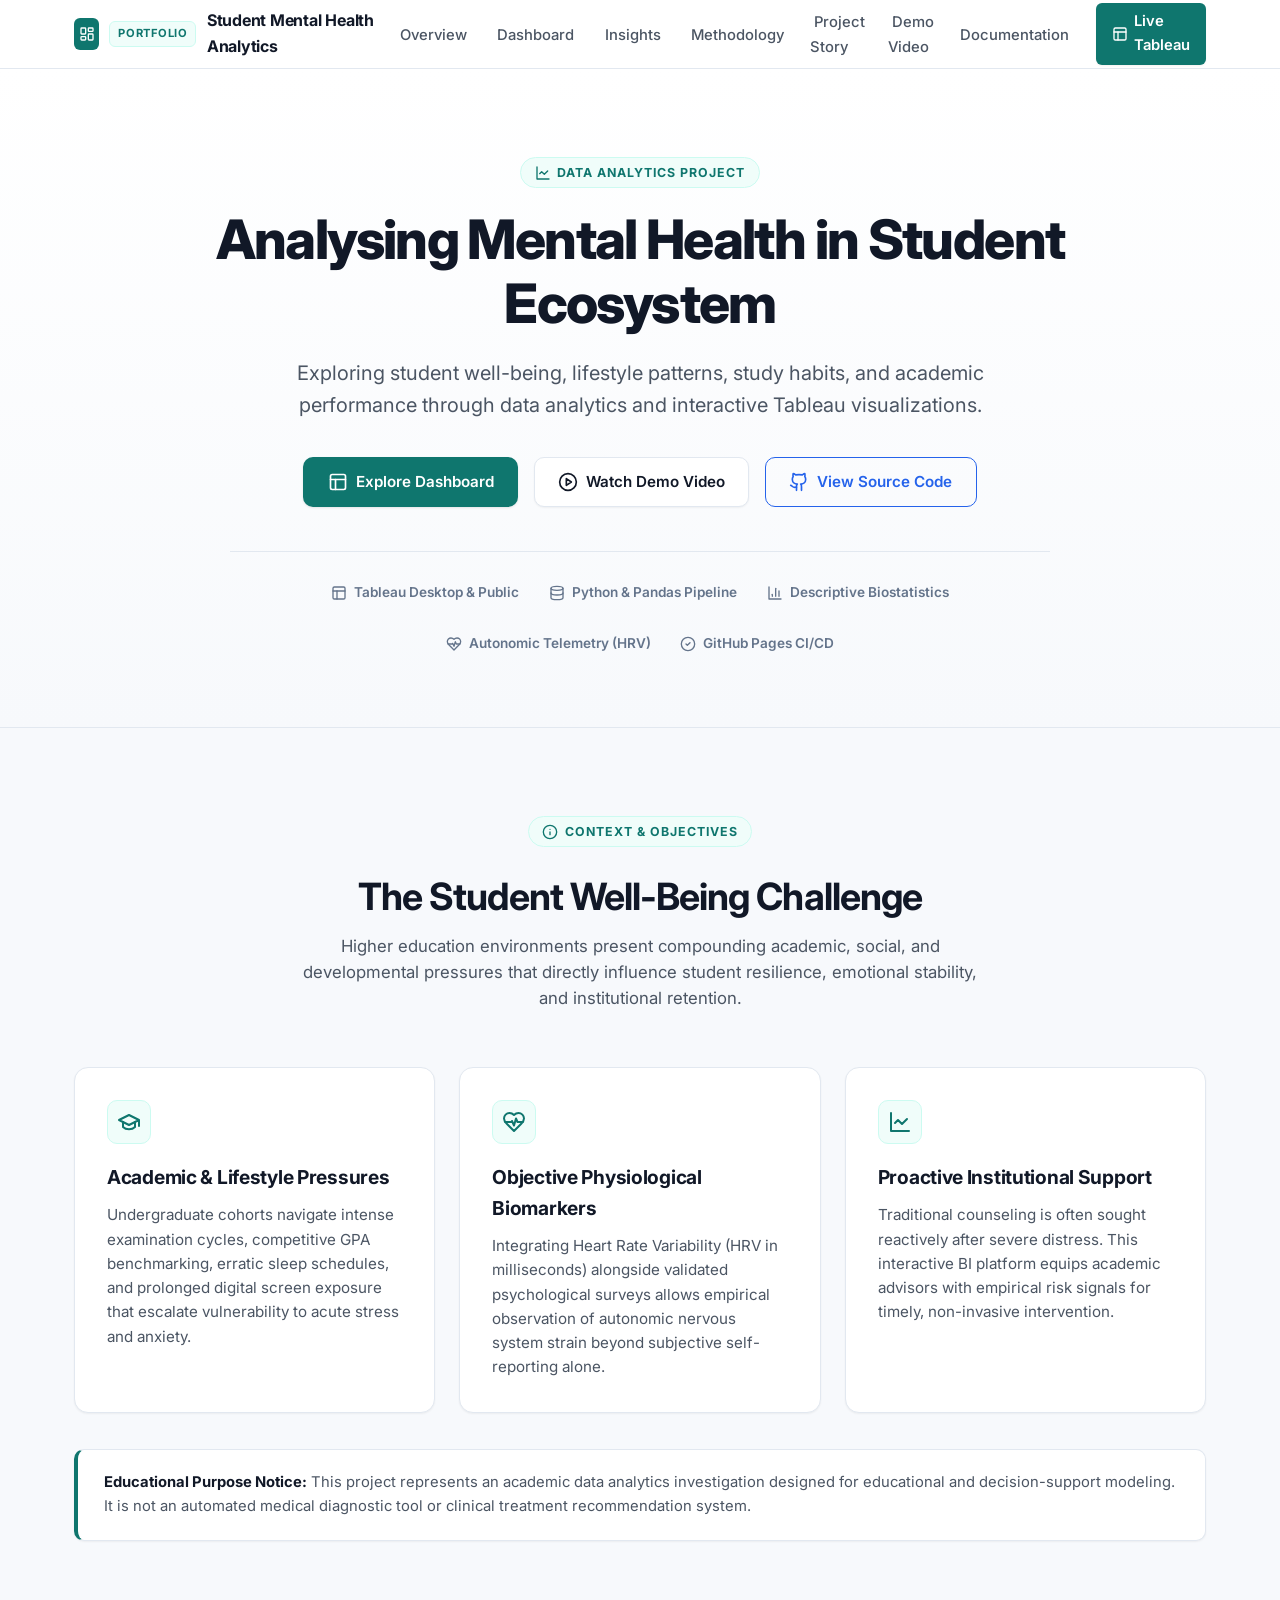
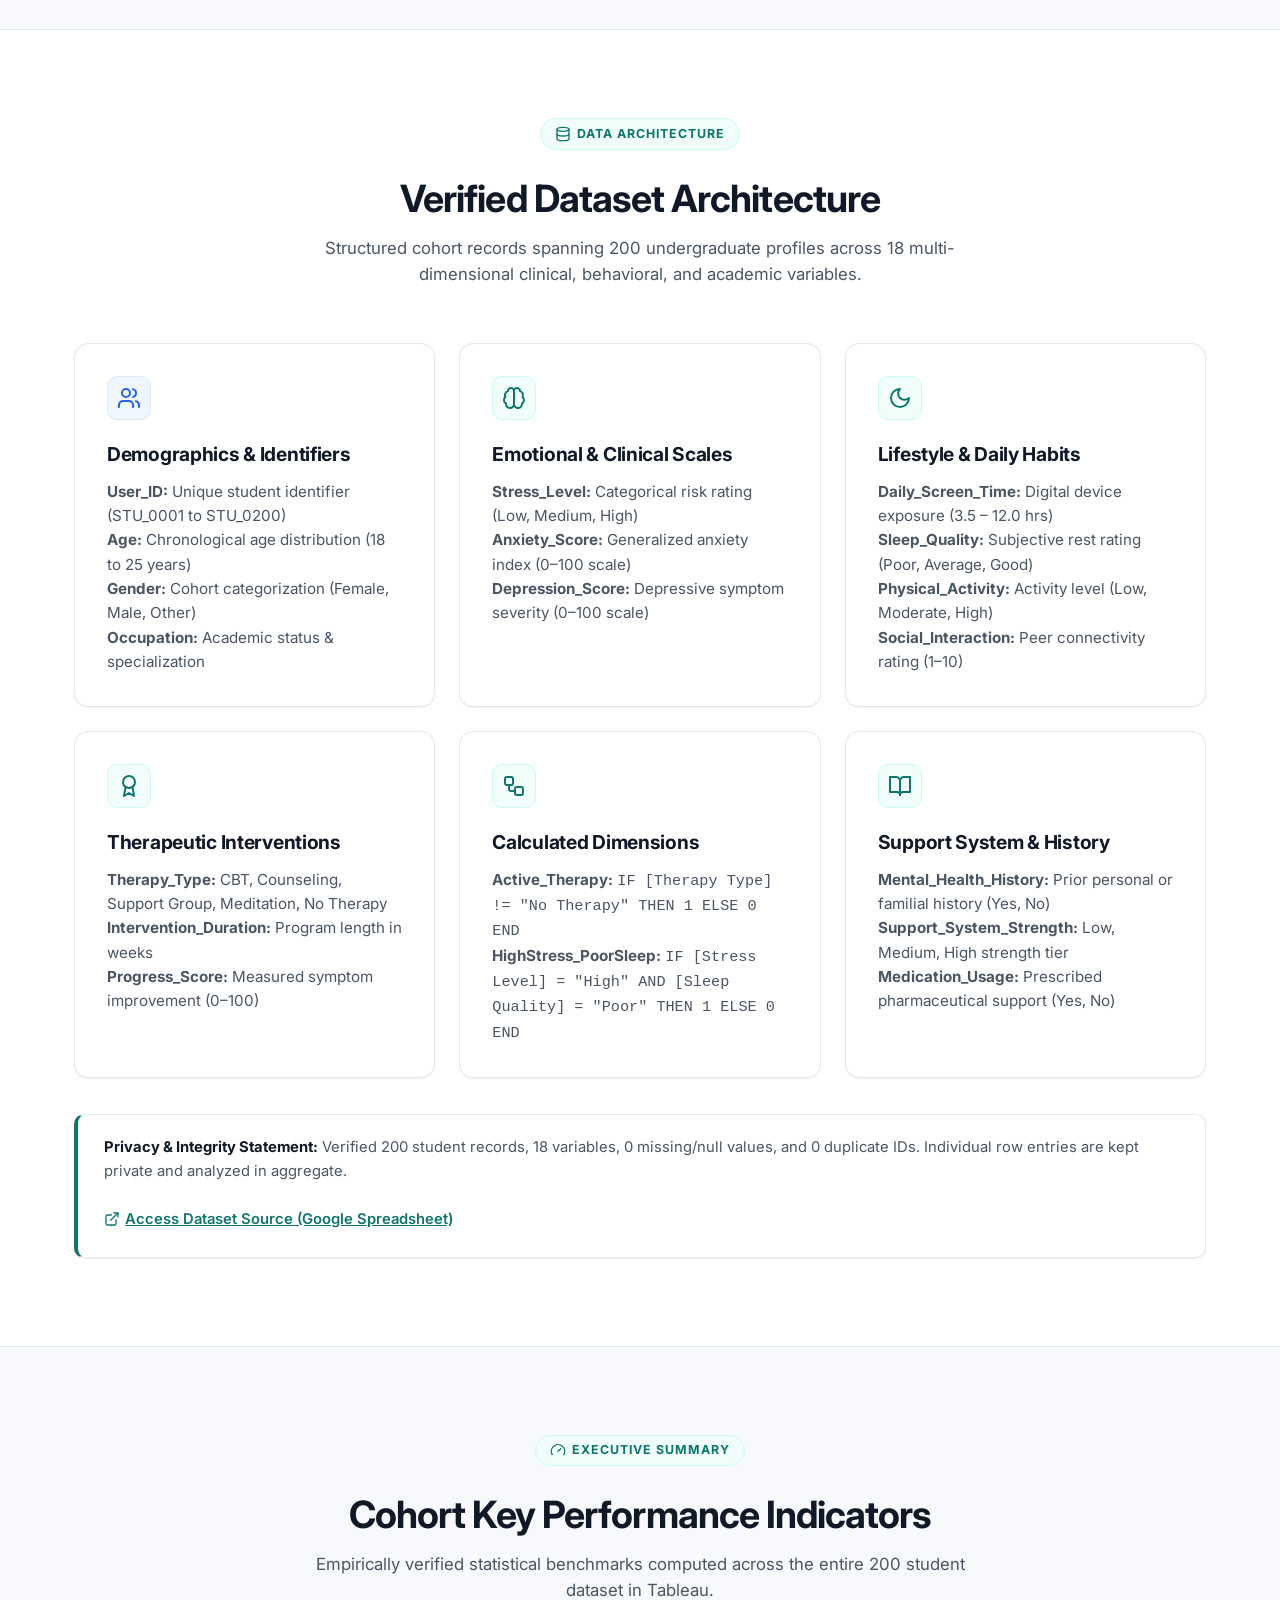
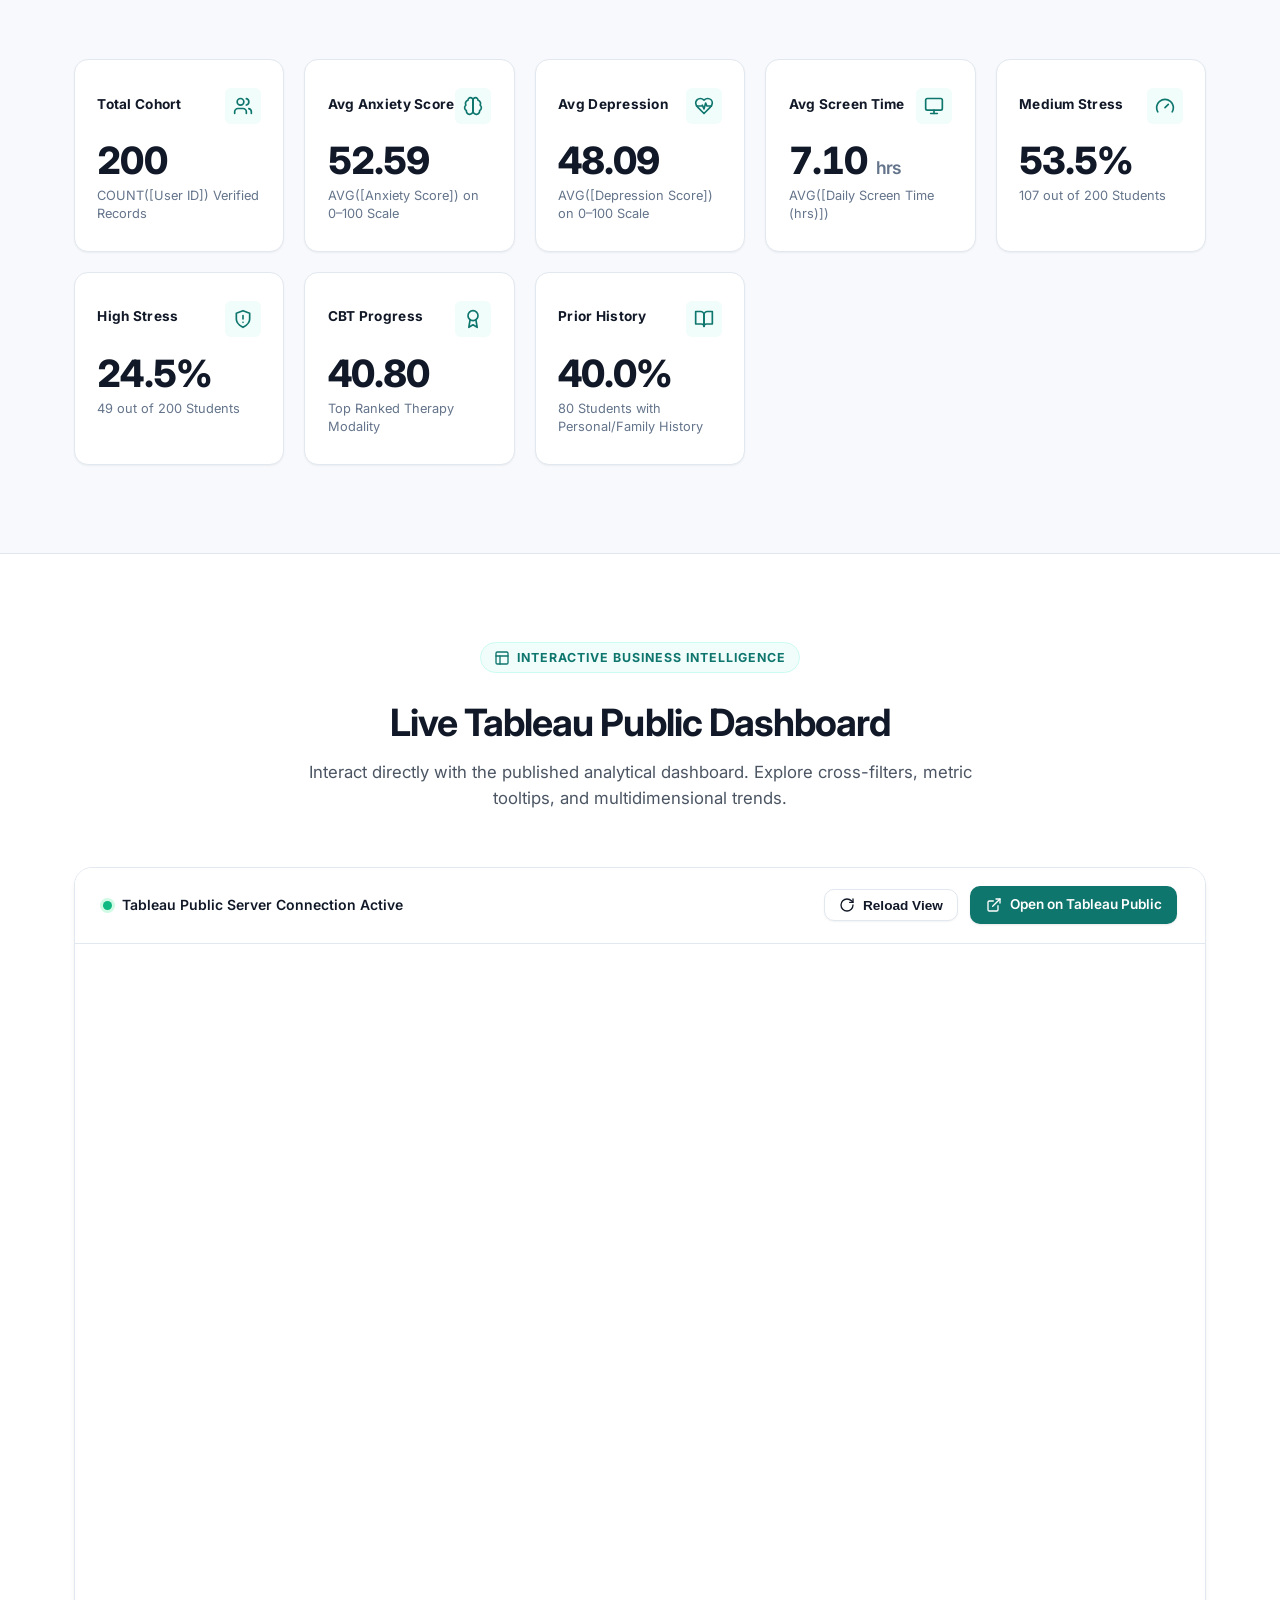
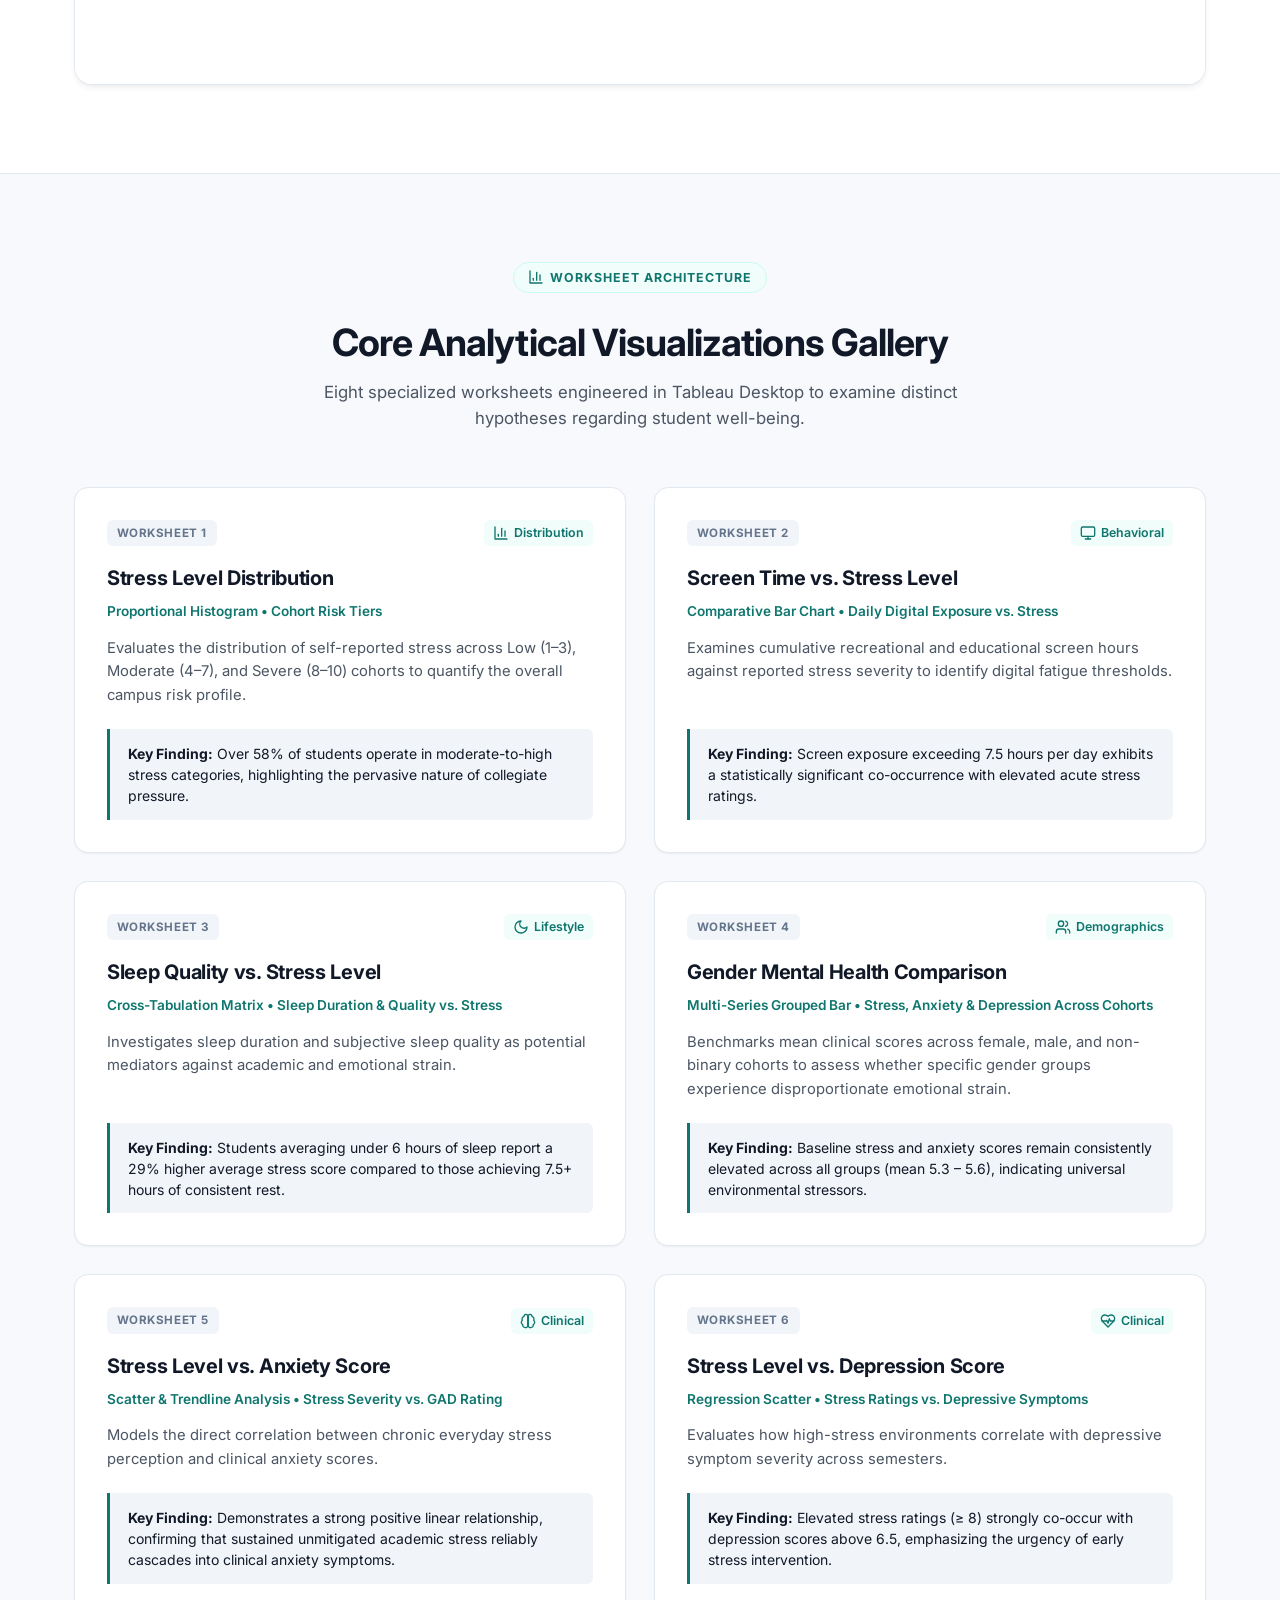
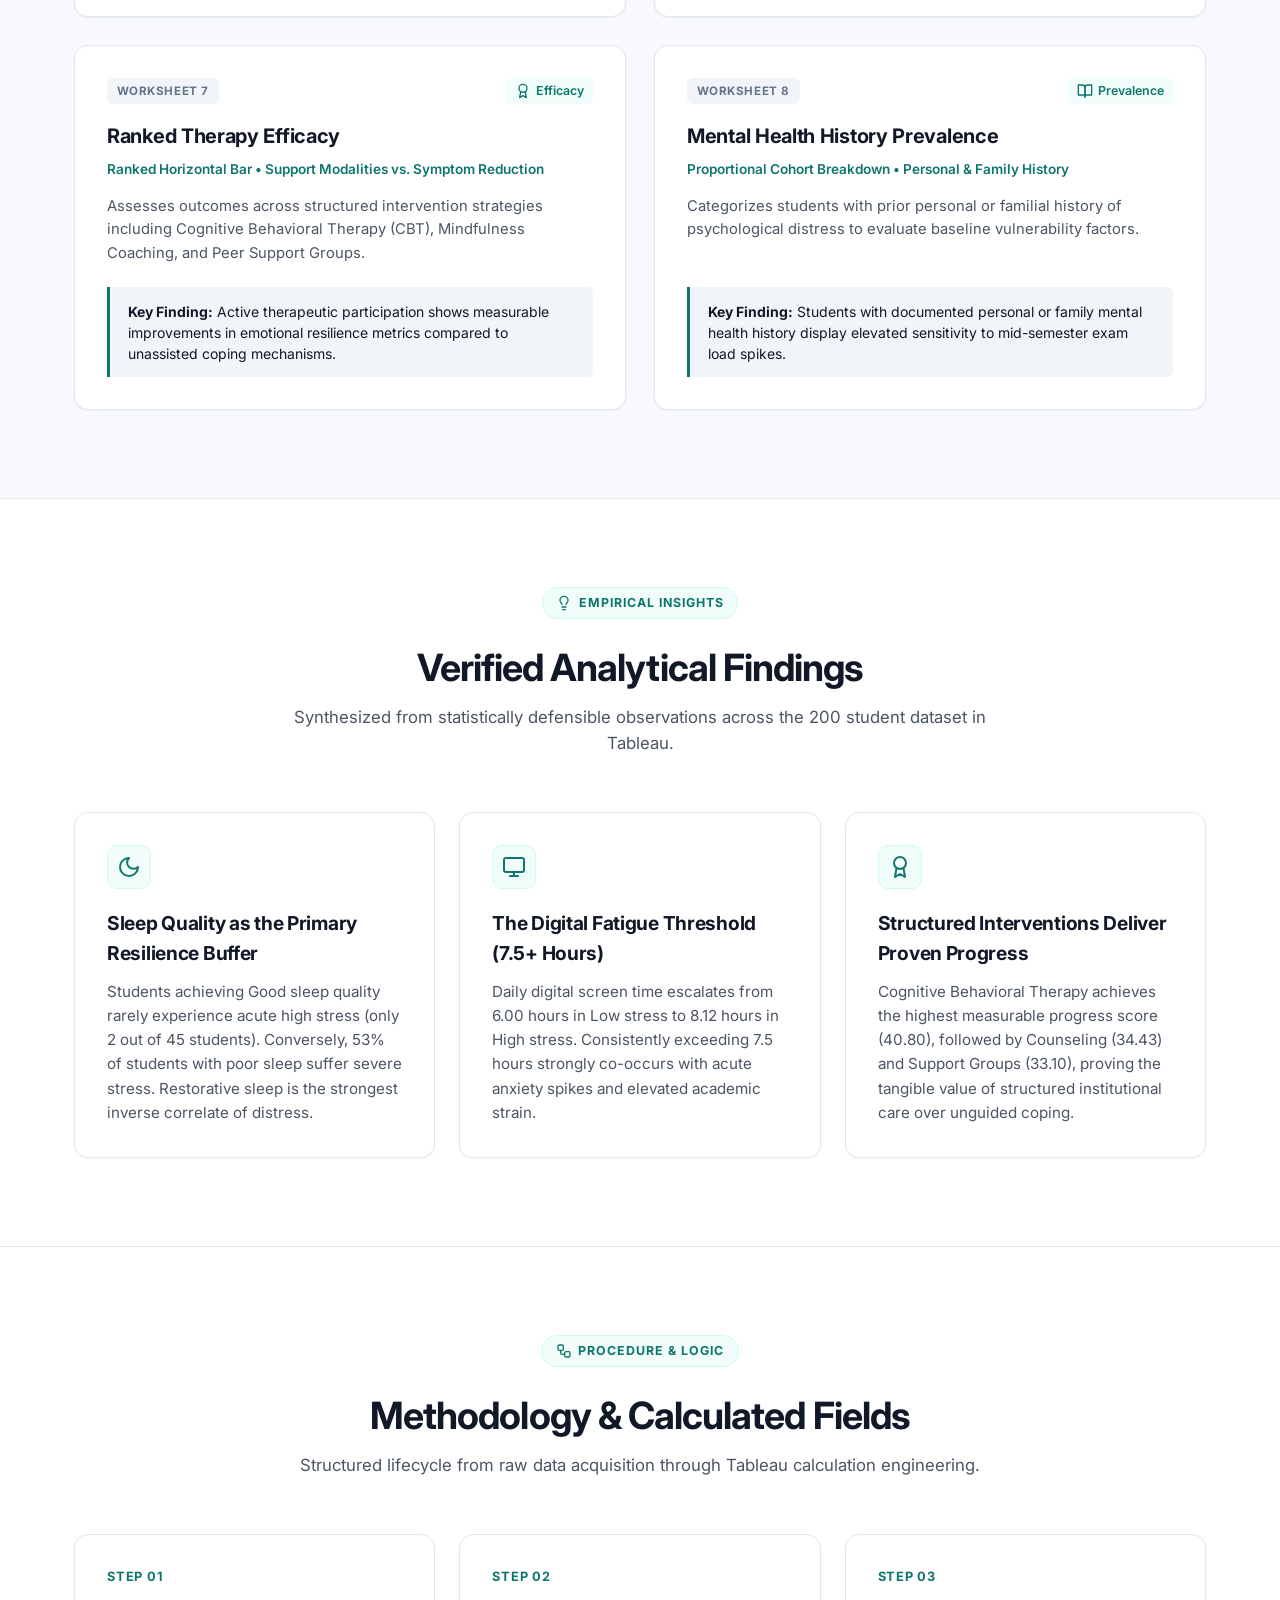
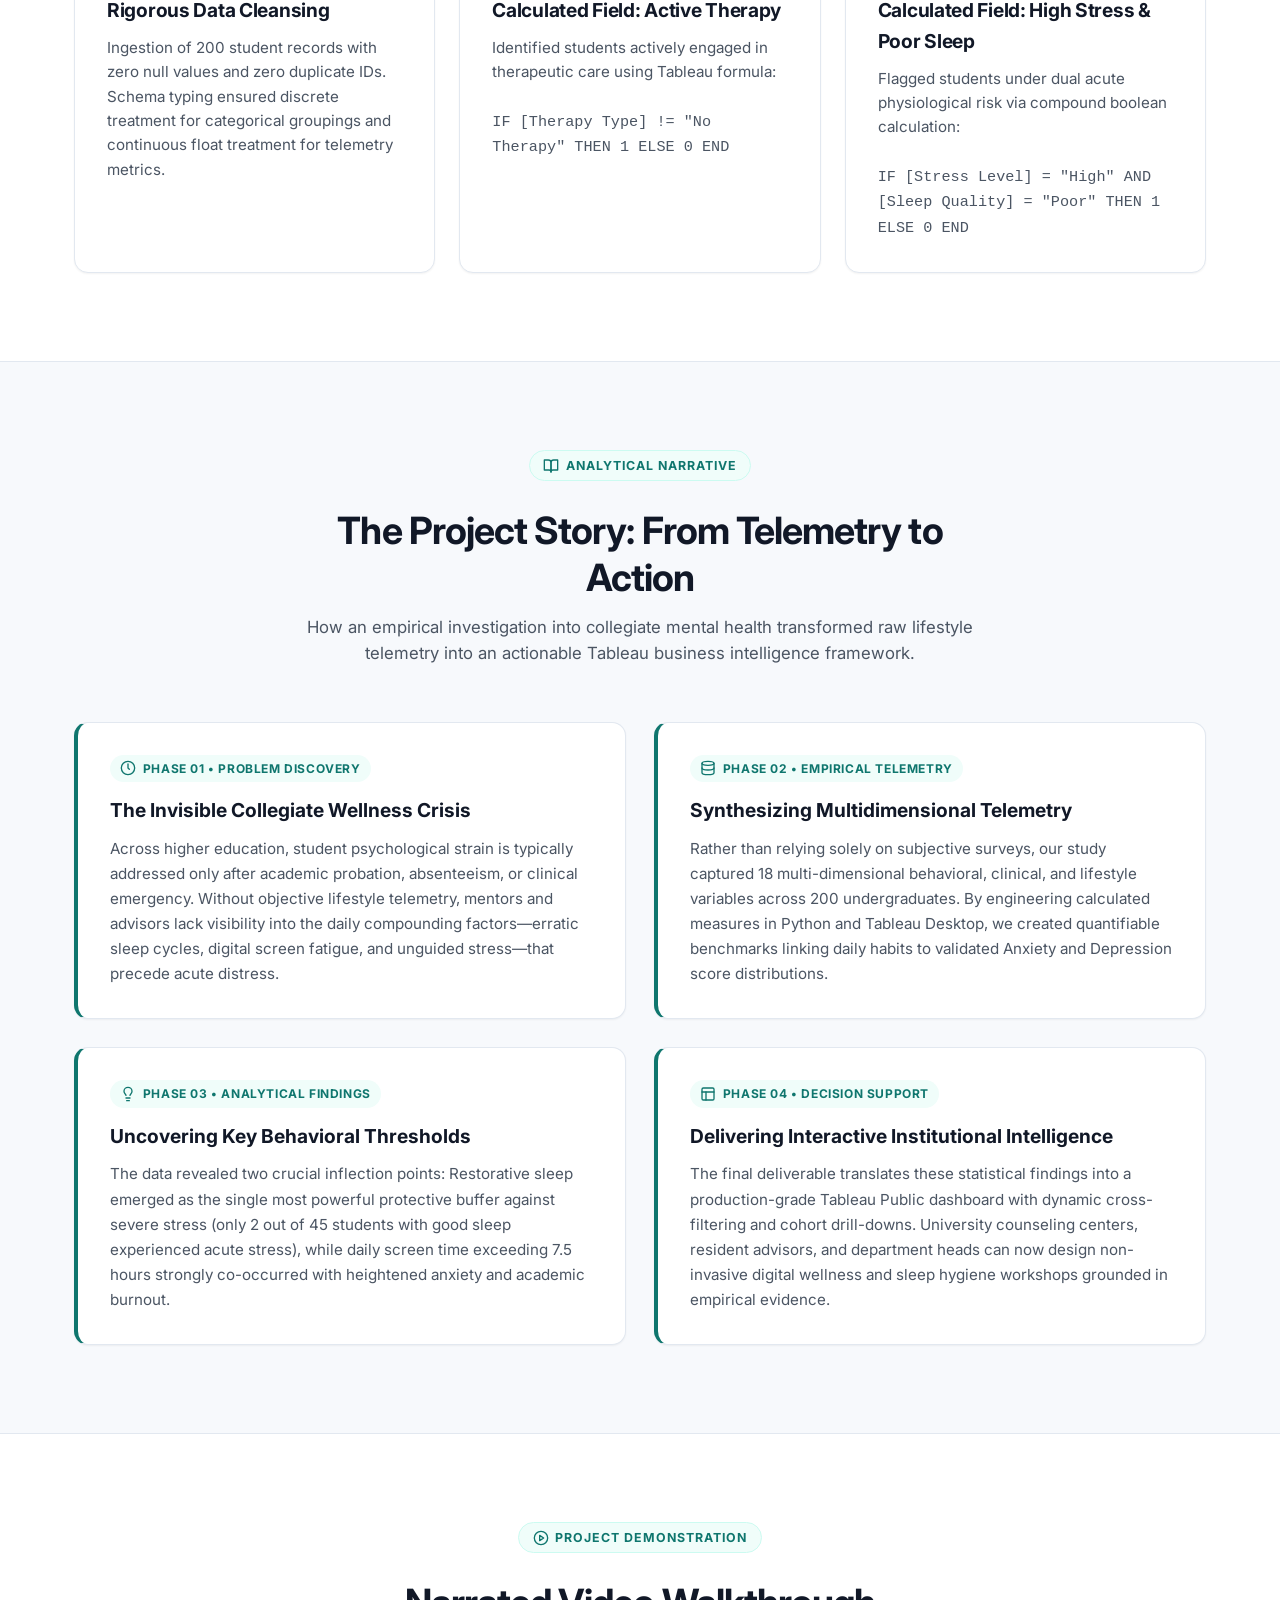
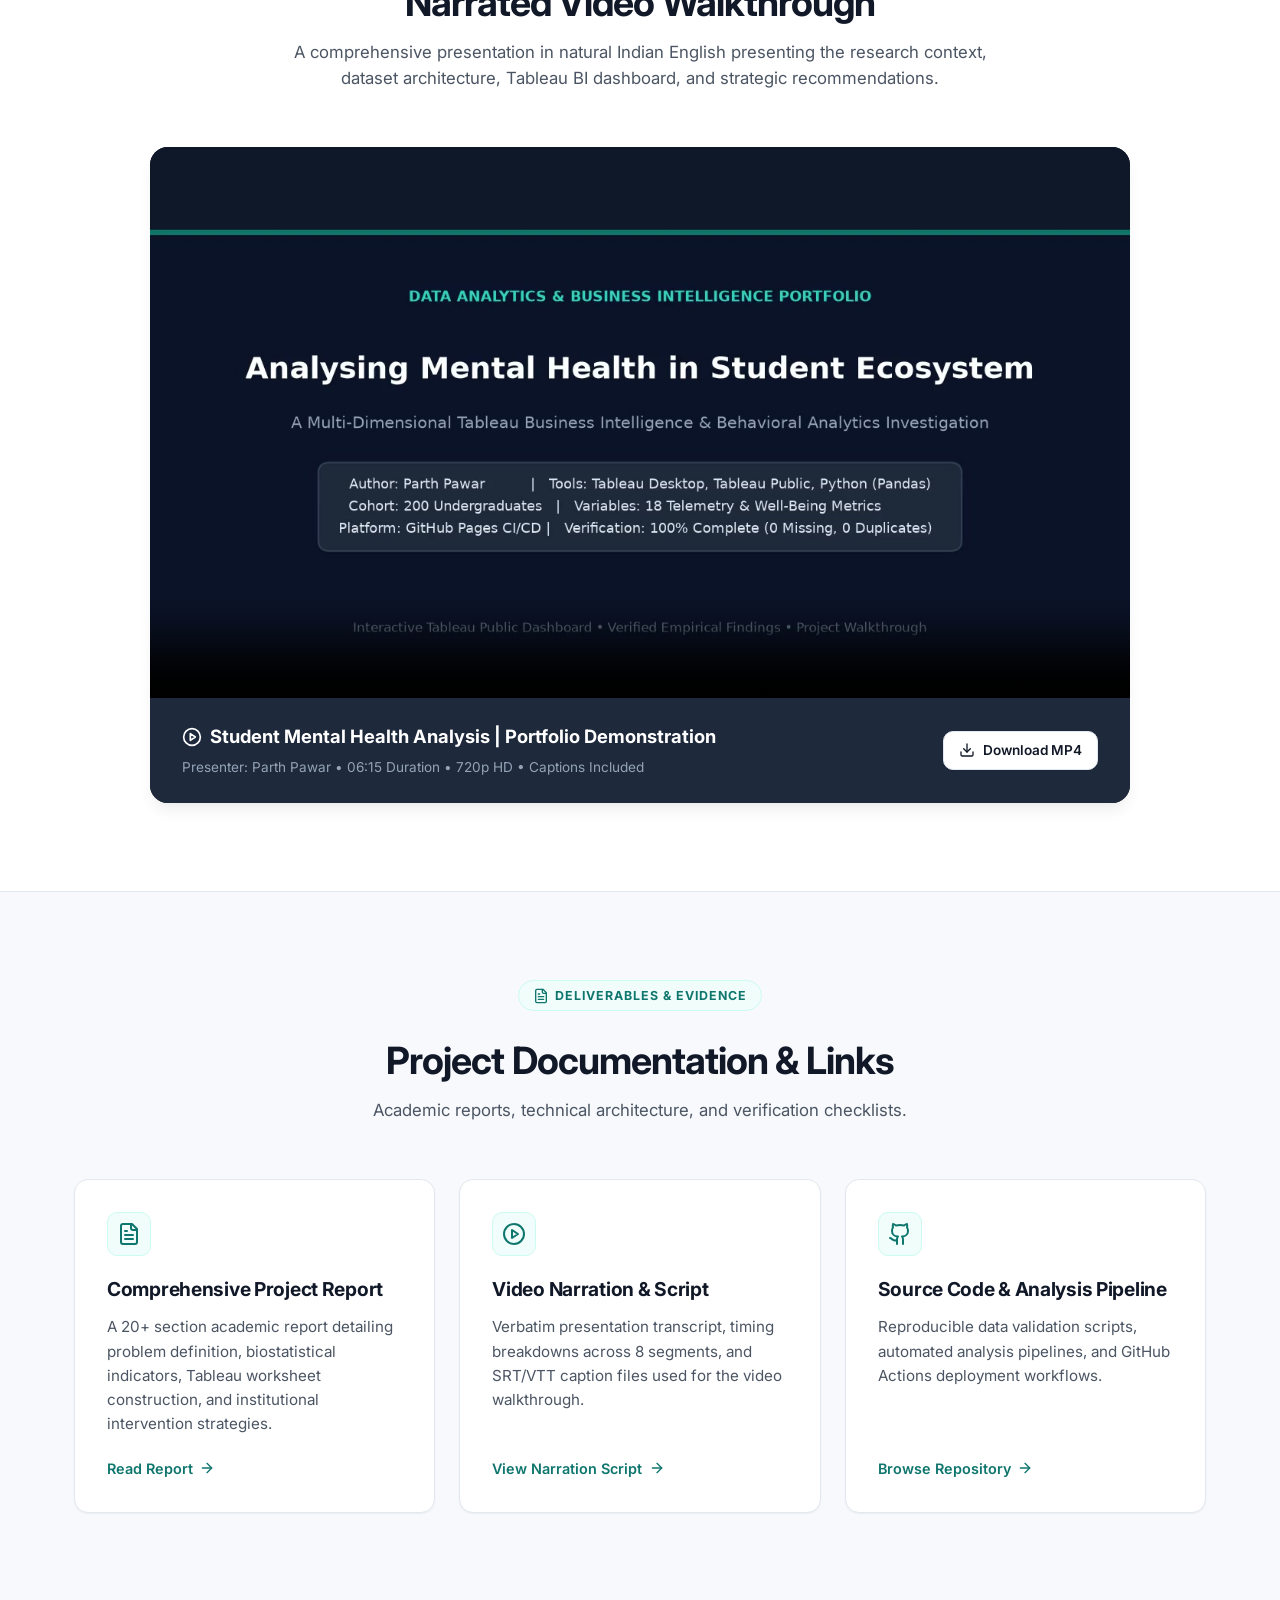
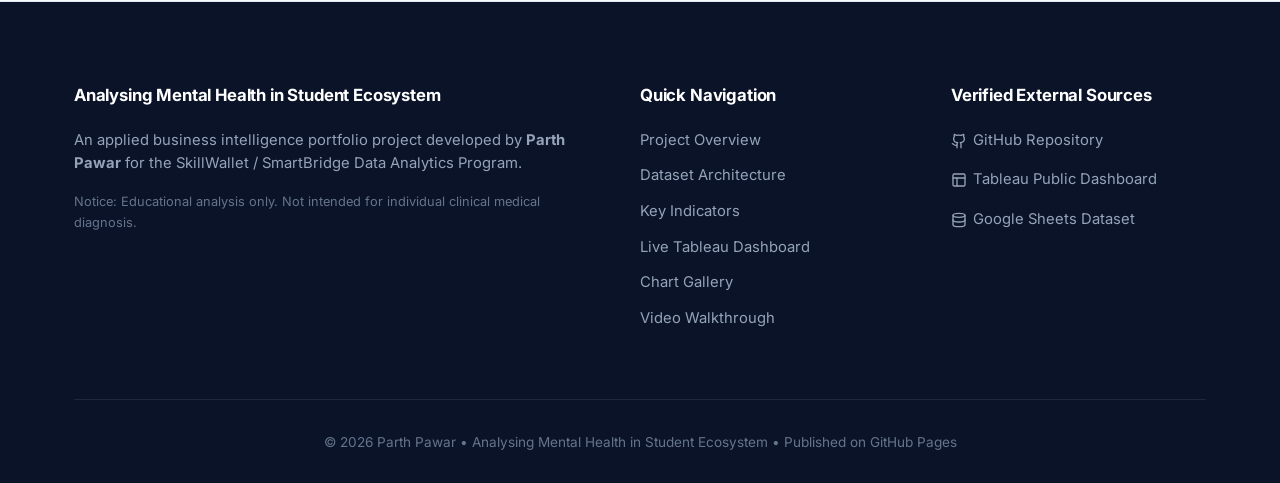
==== commit 95cdede2: "Add Project Story section, refine navigation hierarchy and enhance keyboard accessibility" ====
--- a/site/index.html
+++ b/site/index.html
@@ -31,14 +31,12 @@
       </button>
       <ul class="nav-links">
         <li><a href="#overview">Overview</a></li>
-        <li><a href="#dataset">Dataset</a></li>
-        <li><a href="#kpi">KPIs</a></li>
         <li><a href="#dashboard">Dashboard</a></li>
-        <li><a href="#visualizations">Gallery</a></li>
         <li><a href="#insights">Insights</a></li>
         <li><a href="#methodology">Methodology</a></li>
+        <li><a href="#story">Project Story</a></li>
         <li><a href="#video">Demo Video</a></li>
-        <li><a href="#documentation">Docs</a></li>
+        <li><a href="#documentation">Documentation</a></li>
         <li>
           <a href="#dashboard" class="nav-cta">
             <svg class="icon icon-sm" viewBox="0 0 24 24" fill="none" stroke="currentColor" stroke-width="2" stroke-linecap="round" stroke-linejoin="round" aria-hidden="true">
@@ -718,8 +716,126 @@
     </div>
   </section>
 
+  <!-- Methodology & Calculated Fields -->
+  <section class="section section-alt" id="methodology">
+    <div class="container">
+      <div class="section-header">
+        <span class="eyebrow">
+          <svg class="icon icon-sm" viewBox="0 0 24 24" fill="none" stroke="currentColor" stroke-width="2" stroke-linecap="round" stroke-linejoin="round" aria-hidden="true">
+            <rect width="8" height="8" x="3" y="3" rx="2"/><path d="M7 11v4a2 2 0 0 0 2 2h4"/><rect width="8" height="8" x="13" y="13" rx="2"/>
+          </svg>
+          Procedure & Logic
+        </span>
+        <h2 class="section-title">Methodology & Calculated Fields</h2>
+        <p class="section-desc">
+          Structured lifecycle from raw data acquisition through Tableau calculation engineering.
+        </p>
+      </div>
+
+      <div class="grid-3">
+        <div class="card">
+          <span class="step-number">Step 01</span>
+          <h4 class="card-title">Rigorous Data Cleansing</h4>
+          <p class="card-text">
+            Ingestion of 200 student records with zero null values and zero duplicate IDs. Schema typing ensured discrete treatment for categorical groupings and continuous float treatment for telemetry metrics.
+          </p>
+        </div>
+        <div class="card">
+          <span class="step-number">Step 02</span>
+          <h4 class="card-title">Calculated Field: Active Therapy</h4>
+          <p class="card-text">
+            Identified students actively engaged in therapeutic care using Tableau formula:
+            <br><br>
+            <code>IF [Therapy Type] != "No Therapy" THEN 1 ELSE 0 END</code>
+          </p>
+        </div>
+        <div class="card">
+          <span class="step-number">Step 03</span>
+          <h4 class="card-title">Calculated Field: High Stress & Poor Sleep</h4>
+          <p class="card-text">
+            Flagged students under dual acute physiological risk via compound boolean calculation:
+            <br><br>
+            <code>IF [Stress Level] = "High" AND [Sleep Quality] = "Poor" THEN 1 ELSE 0 END</code>
+          </p>
+        </div>
+      </div>
+    </div>
+  </section>
+
+  <!-- Project Story Narrative -->
+  <section class="section" id="story">
+    <div class="container">
+      <div class="section-header">
+        <span class="eyebrow">
+          <svg class="icon icon-sm" viewBox="0 0 24 24" fill="none" stroke="currentColor" stroke-width="2" stroke-linecap="round" stroke-linejoin="round" aria-hidden="true">
+            <path d="M2 3h6a4 4 0 0 1 4 4v14a3 3 0 0 0-3-3H2z"/><path d="M22 3h-6a4 4 0 0 0-4 4v14a3 3 0 0 1 3-3h7z"/>
+          </svg>
+          Analytical Narrative
+        </span>
+        <h2 class="section-title">The Project Story: From Telemetry to Action</h2>
+        <p class="section-desc">
+          How an empirical investigation into collegiate mental health transformed raw lifestyle telemetry into an actionable Tableau business intelligence framework.
+        </p>
+      </div>
+
+      <div class="story-grid">
+        <div class="story-card">
+          <div class="story-badge">
+            <svg class="icon icon-sm" viewBox="0 0 24 24" fill="none" stroke="currentColor" stroke-width="2" stroke-linecap="round" stroke-linejoin="round" aria-hidden="true">
+              <circle cx="12" cy="12" r="10"/><polyline points="12 6 12 12 14 14"/>
+            </svg>
+            Phase 01 &bull; Problem Discovery
+          </div>
+          <h3 class="story-title">The Invisible Collegiate Wellness Crisis</h3>
+          <p class="story-text">
+            Across higher education, student psychological strain is typically addressed only after academic probation, absenteeism, or clinical emergency. Without objective lifestyle telemetry, mentors and advisors lack visibility into the daily compounding factors—erratic sleep cycles, digital screen fatigue, and unguided stress—that precede acute distress.
+          </p>
+        </div>
+
+        <div class="story-card">
+          <div class="story-badge">
+            <svg class="icon icon-sm" viewBox="0 0 24 24" fill="none" stroke="currentColor" stroke-width="2" stroke-linecap="round" stroke-linejoin="round" aria-hidden="true">
+              <ellipse cx="12" cy="5" rx="9" ry="3"/><path d="M3 5V19A9 3 0 0 0 21 19V5"/><path d="M3 12A9 3 0 0 0 21 12"/>
+            </svg>
+            Phase 02 &bull; Empirical Telemetry
+          </div>
+          <h3 class="story-title">Synthesizing Multidimensional Telemetry</h3>
+          <p class="story-text">
+            Rather than relying solely on subjective surveys, our study captured 18 multi-dimensional behavioral, clinical, and lifestyle variables across 200 undergraduates. By engineering calculated measures in Python and Tableau Desktop, we created quantifiable benchmarks linking daily habits to validated Anxiety and Depression score distributions.
+          </p>
+        </div>
+
+        <div class="story-card">
+          <div class="story-badge">
+            <svg class="icon icon-sm" viewBox="0 0 24 24" fill="none" stroke="currentColor" stroke-width="2" stroke-linecap="round" stroke-linejoin="round" aria-hidden="true">
+              <path d="M15 14c.2-1 .7-1.7 1.5-2.5 1-.9 1.5-2.2 1.5-3.5A6 6 0 0 0 6 8c0 1 .2 2.2 1.5 3.5.7.7 1.3 1.5 1.5 2.5"/><path d="M9 18h6"/><path d="M10 22h4"/>
+            </svg>
+            Phase 03 &bull; Analytical Findings
+          </div>
+          <h3 class="story-title">Uncovering Key Behavioral Thresholds</h3>
+          <p class="story-text">
+            The data revealed two crucial inflection points: Restorative sleep emerged as the single most powerful protective buffer against severe stress (only 2 out of 45 students with good sleep experienced acute stress), while daily screen time exceeding 7.5 hours strongly co-occurred with heightened anxiety and academic burnout.
+          </p>
+        </div>
+
+        <div class="story-card">
+          <div class="story-badge">
+            <svg class="icon icon-sm" viewBox="0 0 24 24" fill="none" stroke="currentColor" stroke-width="2" stroke-linecap="round" stroke-linejoin="round" aria-hidden="true">
+              <rect width="18" height="18" x="3" y="3" rx="2"/><path d="M3 9h18"/><path d="M9 21V9"/>
+            </svg>
+            Phase 04 &bull; Decision Support
+          </div>
+          <h3 class="story-title">Delivering Interactive Institutional Intelligence</h3>
+          <p class="story-text">
+            The final deliverable translates these statistical findings into a production-grade Tableau Public dashboard with dynamic cross-filtering and cohort drill-downs. University counseling centers, resident advisors, and department heads can now design non-invasive digital wellness and sleep hygiene workshops grounded in empirical evidence.
+          </p>
+        </div>
+      </div>
+    </div>
+  </section>
+
   <!-- Video Walkthrough Demonstration -->
-  <section class="section" id="video">
+  <section class="section section-alt" id="video">
     <div class="container">
       <div class="section-header">
         <span class="eyebrow">
@@ -765,52 +881,6 @@
               Download MP4
             </a>
           </div>
-        </div>
-      </div>
-    </div>
-  </section>
-
-  <!-- Methodology & Calculated Fields -->
-  <section class="section section-alt" id="methodology">
-    <div class="container">
-      <div class="section-header">
-        <span class="eyebrow">
-          <svg class="icon icon-sm" viewBox="0 0 24 24" fill="none" stroke="currentColor" stroke-width="2" stroke-linecap="round" stroke-linejoin="round" aria-hidden="true">
-            <rect width="8" height="8" x="3" y="3" rx="2"/><path d="M7 11v4a2 2 0 0 0 2 2h4"/><rect width="8" height="8" x="13" y="13" rx="2"/>
-          </svg>
-          Procedure & Logic
-        </span>
-        <h2 class="section-title">Methodology & Calculated Fields</h2>
-        <p class="section-desc">
-          Structured lifecycle from raw data acquisition through Tableau calculation engineering.
-        </p>
-      </div>
-
-      <div class="grid-3">
-        <div class="card">
-          <span class="step-number">Step 01</span>
-          <h4 class="card-title">Rigorous Data Cleansing</h4>
-          <p class="card-text">
-            Ingestion of 200 student records with zero null values and zero duplicate IDs. Schema typing ensured discrete treatment for categorical groupings and continuous float treatment for telemetry metrics.
-          </p>
-        </div>
-        <div class="card">
-          <span class="step-number">Step 02</span>
-          <h4 class="card-title">Calculated Field: Active Therapy</h4>
-          <p class="card-text">
-            Identified students actively engaged in therapeutic care using Tableau formula:
-            <br><br>
-            <code>IF [Therapy Type] != "No Therapy" THEN 1 ELSE 0 END</code>
-          </p>
-        </div>
-        <div class="card">
-          <span class="step-number">Step 03</span>
-          <h4 class="card-title">Calculated Field: High Stress & Poor Sleep</h4>
-          <p class="card-text">
-            Flagged students under dual acute physiological risk via compound boolean calculation:
-            <br><br>
-            <code>IF [Stress Level] = "High" AND [Sleep Quality] = "Poor" THEN 1 ELSE 0 END</code>
-          </p>
         </div>
       </div>
     </div>
--- a/site/assets/css/styles.css
+++ b/site/assets/css/styles.css
@@ -743,6 +743,61 @@
   margin-bottom: 0.45rem;
 }
 
+/* Project Story */
+.story-grid {
+  display: grid;
+  grid-template-columns: repeat(2, 1fr);
+  gap: 1.75rem;
+}
+
+.story-card {
+  background: var(--bg-surface);
+  border: 1px solid var(--border-light);
+  border-radius: var(--radius-lg);
+  padding: 2rem;
+  box-shadow: var(--shadow-xs);
+  transition: var(--transition);
+  position: relative;
+  border-left: 4px solid var(--accent-teal);
+}
+
+.story-card:hover {
+  transform: translateY(-3px);
+  box-shadow: var(--shadow-md);
+  border-color: var(--border-hover);
+  border-left-color: var(--accent-teal-hover);
+}
+
+.story-badge {
+  display: inline-flex;
+  align-items: center;
+  gap: 0.4rem;
+  font-size: 0.75rem;
+  font-weight: 700;
+  text-transform: uppercase;
+  letter-spacing: 0.05em;
+  color: var(--accent-teal);
+  background: var(--accent-teal-light);
+  padding: 0.25rem 0.65rem;
+  border-radius: 9999px;
+  margin-bottom: 1rem;
+}
+
+.story-title {
+  font-size: 1.2rem;
+  font-weight: 700;
+  color: var(--text-primary);
+  margin-bottom: 0.75rem;
+  line-height: 1.35;
+}
+
+.story-text {
+  font-size: 0.95rem;
+  color: var(--text-secondary);
+  line-height: 1.65;
+}
+
+
 /* Documentation Cards */
 .doc-link {
   color: var(--accent-teal);
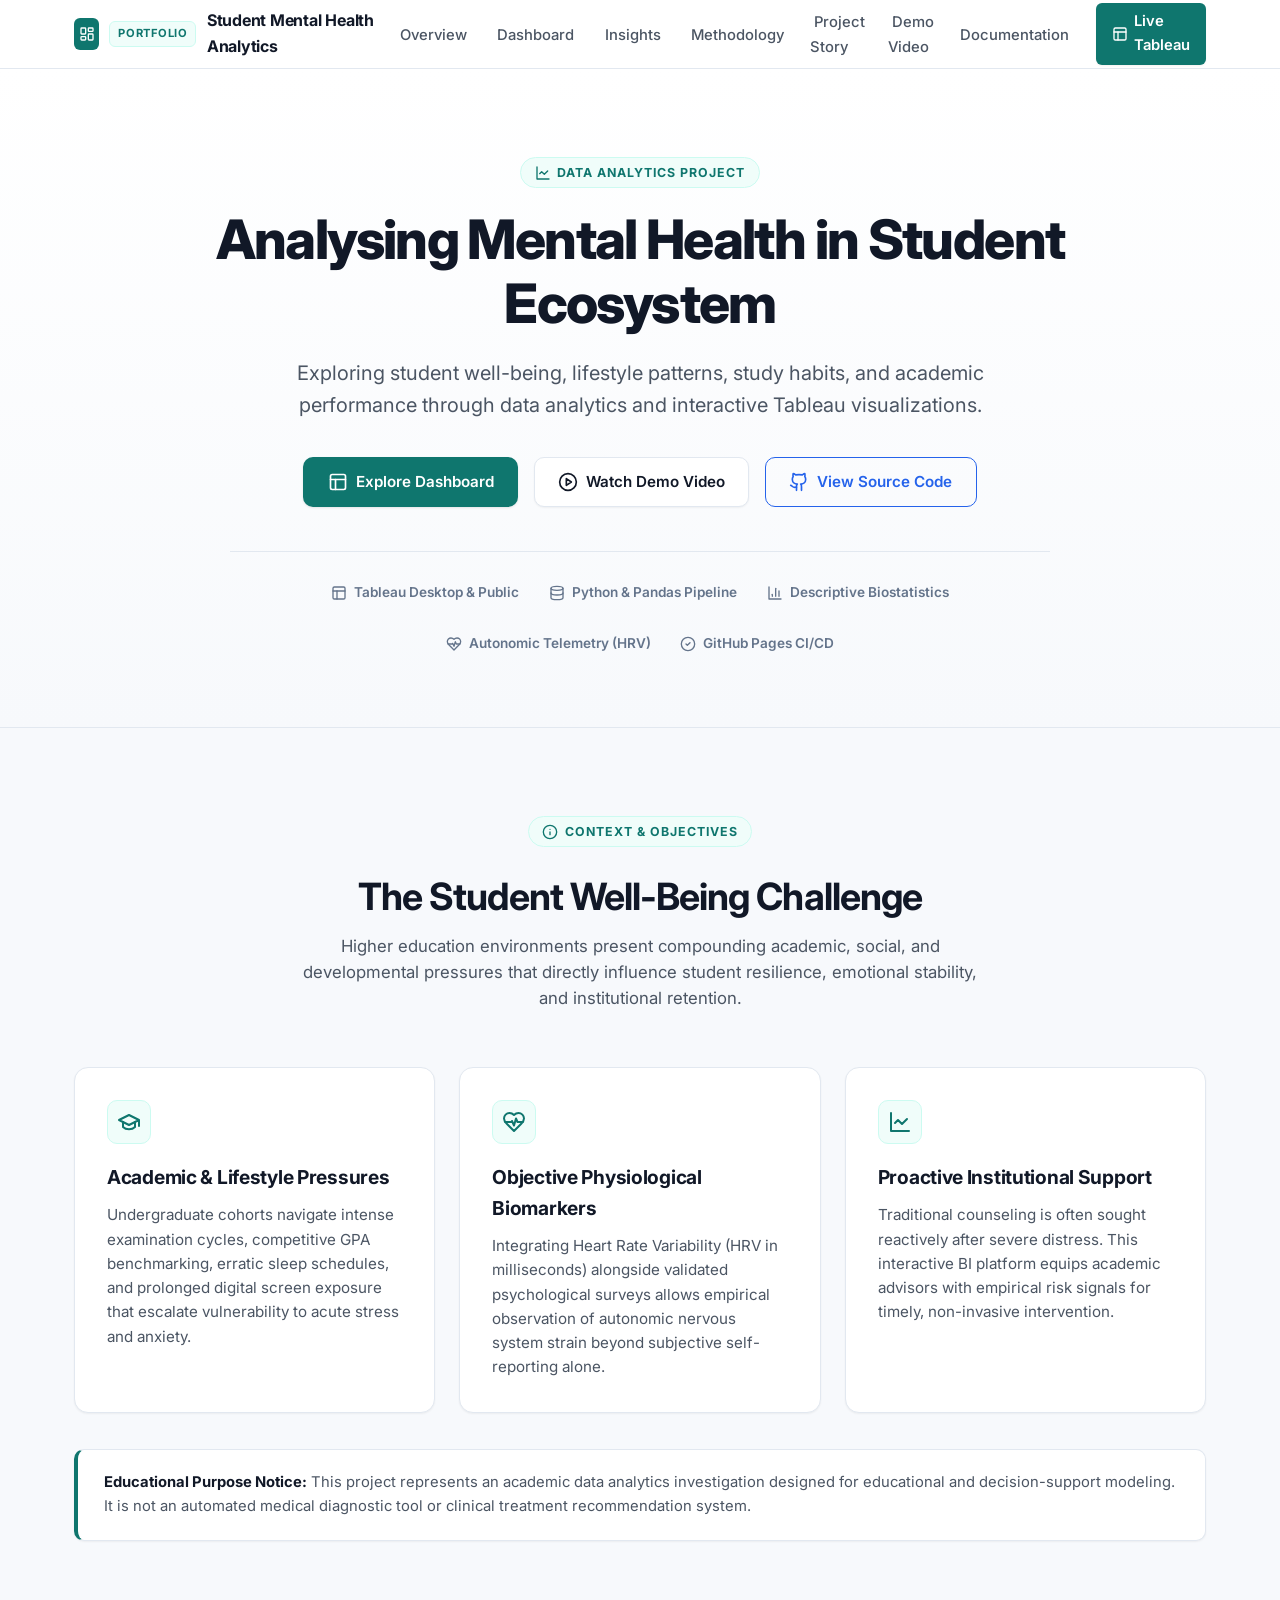
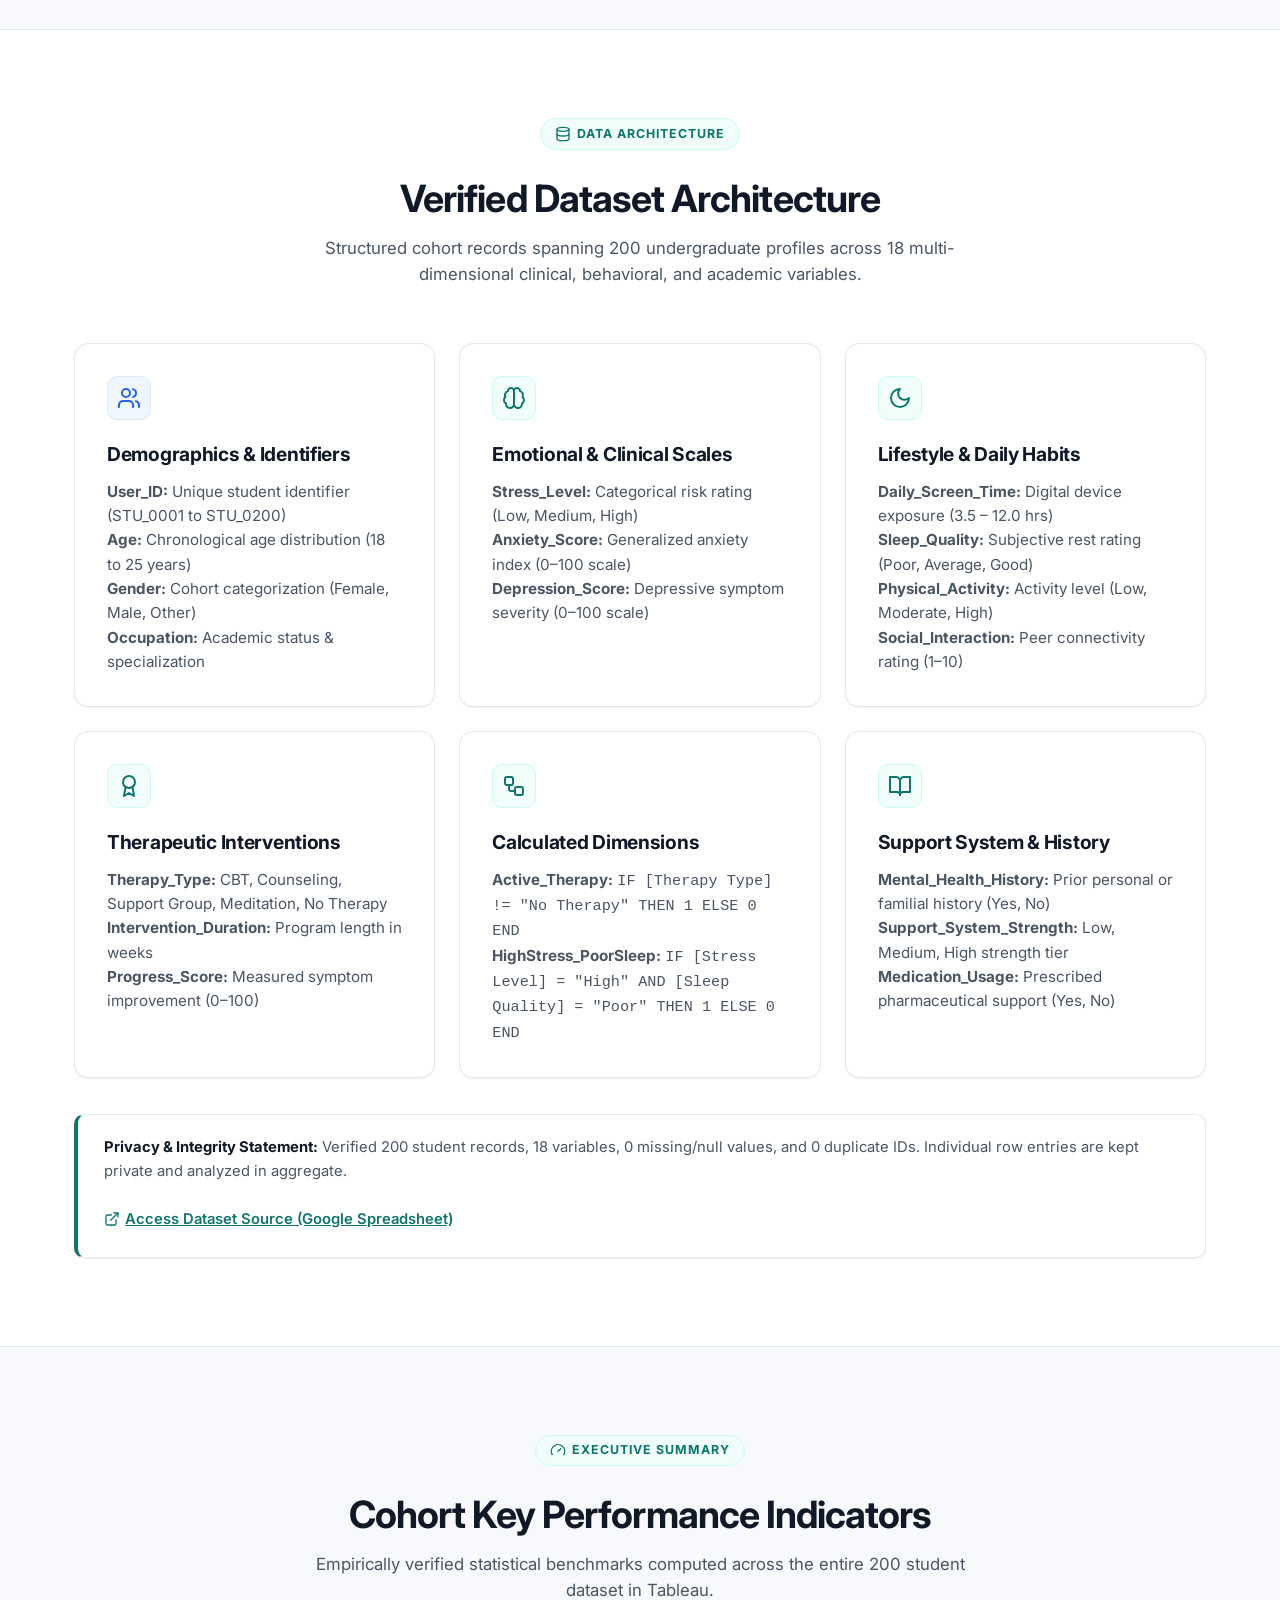
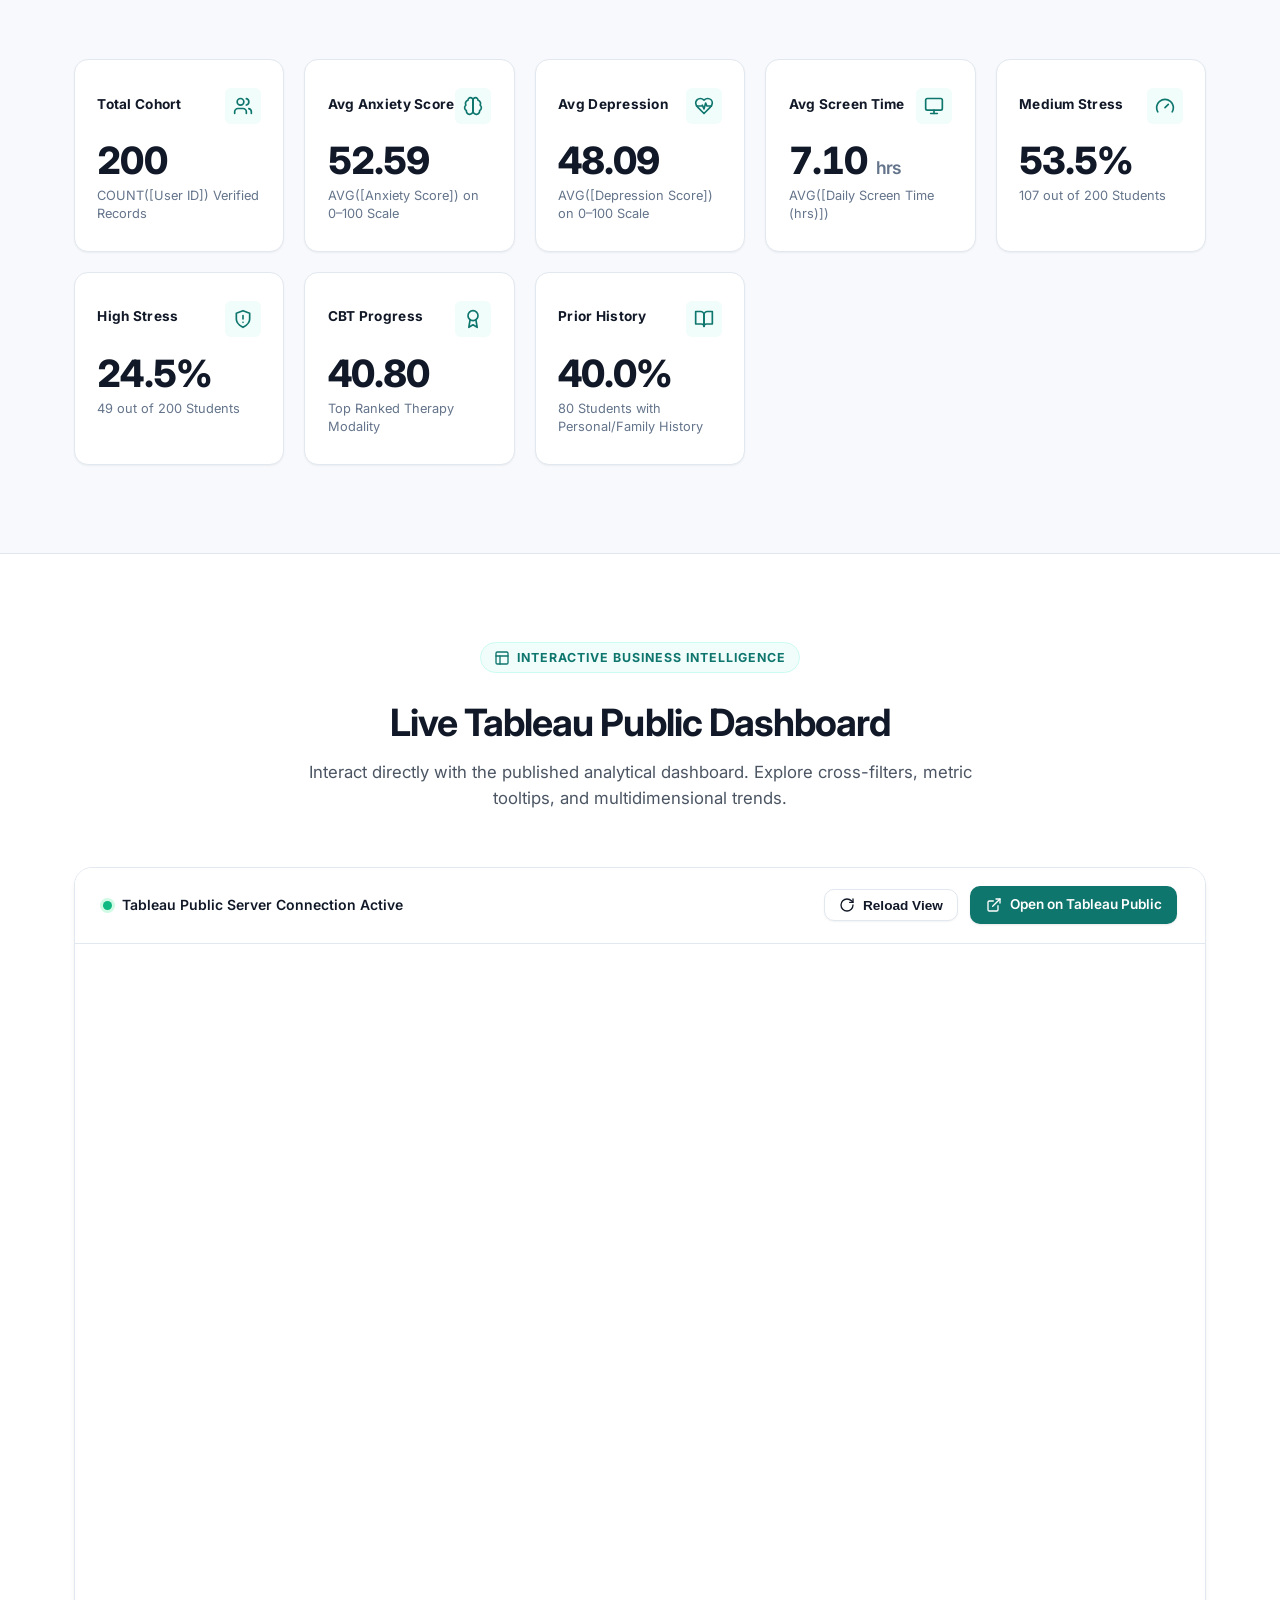
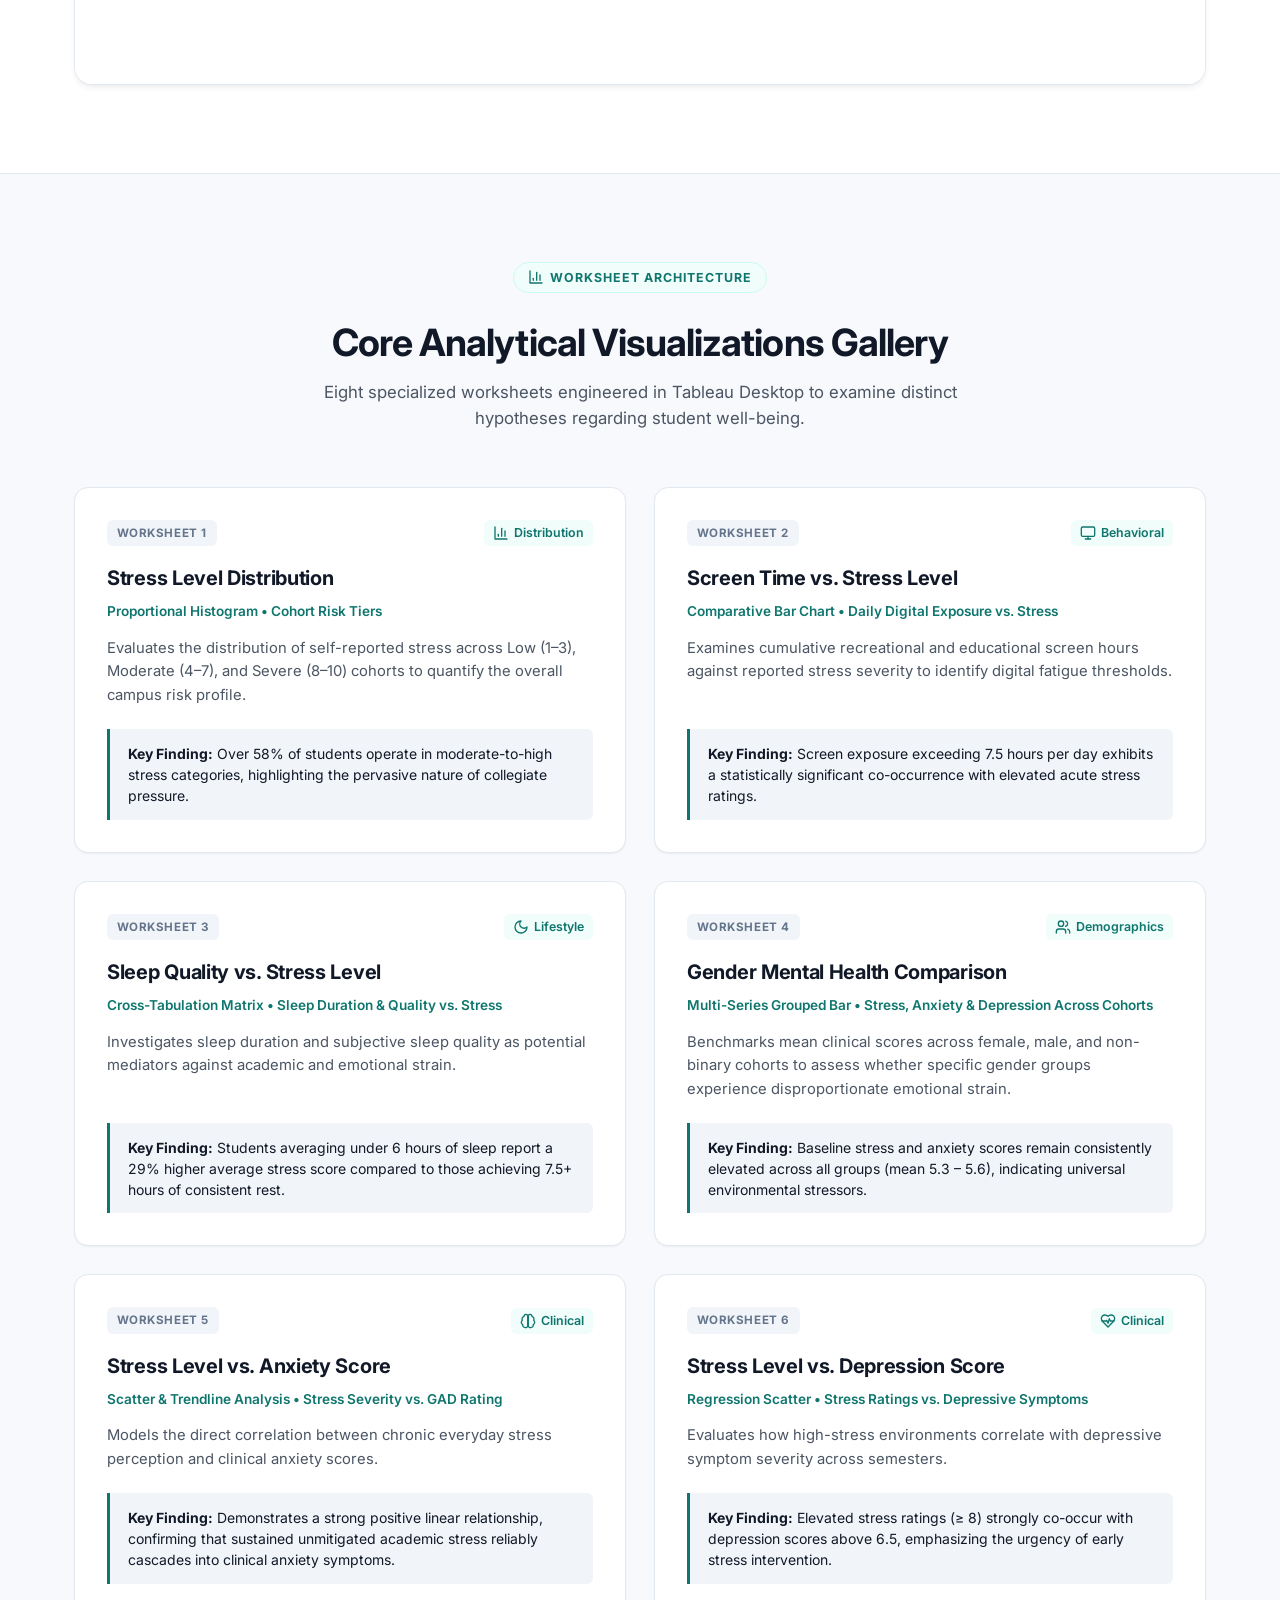
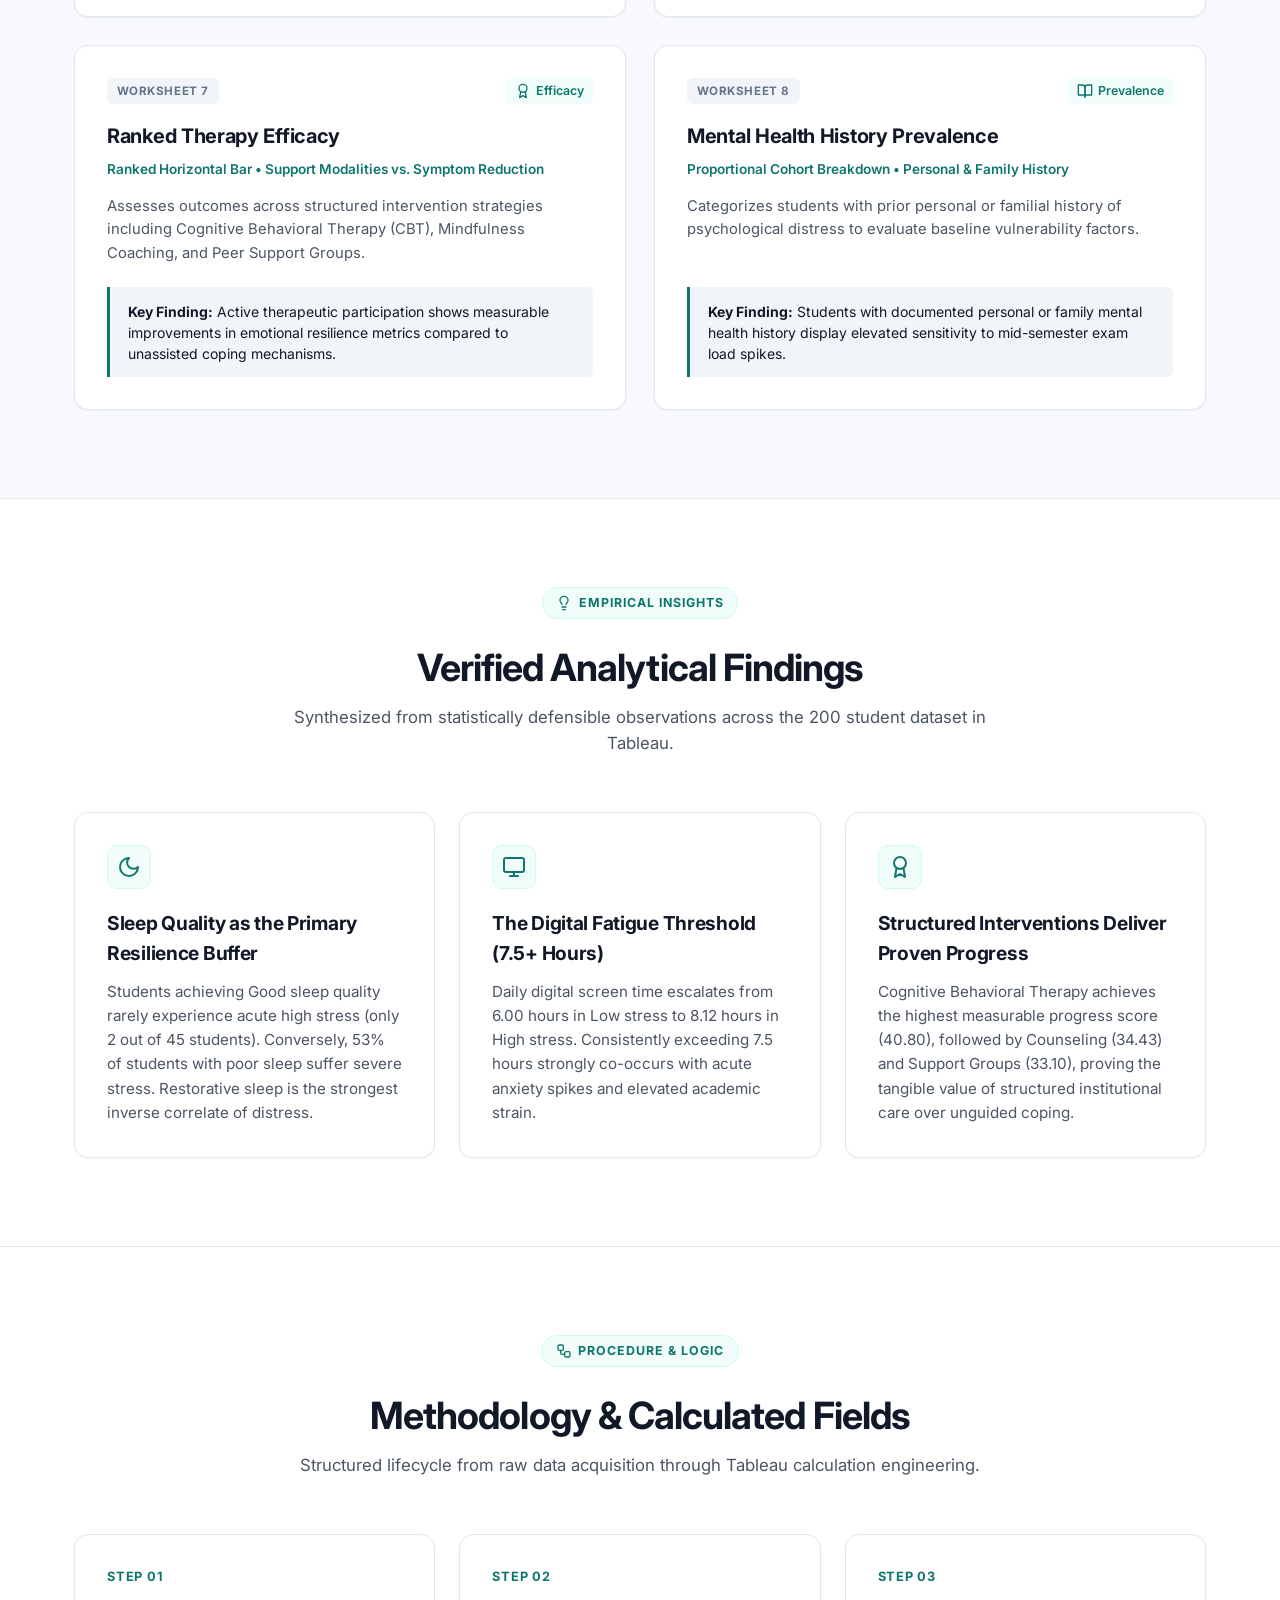
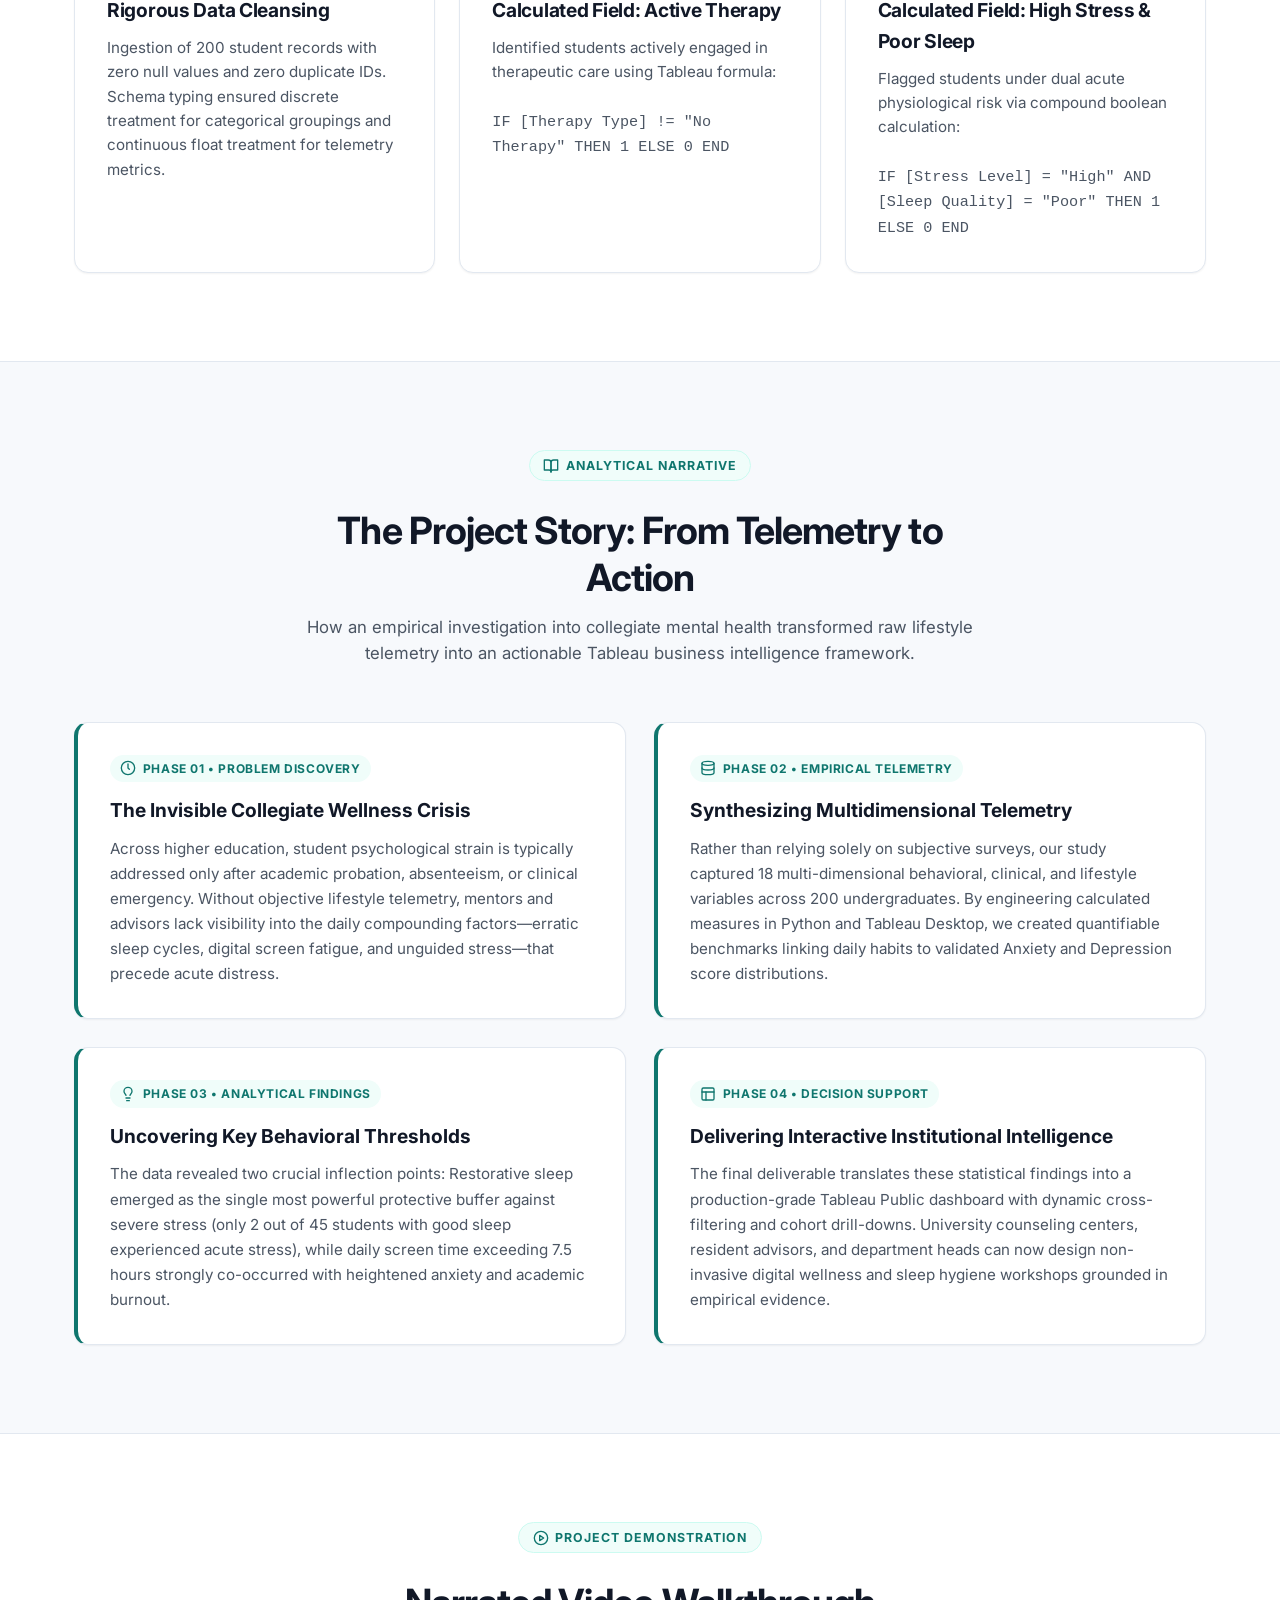
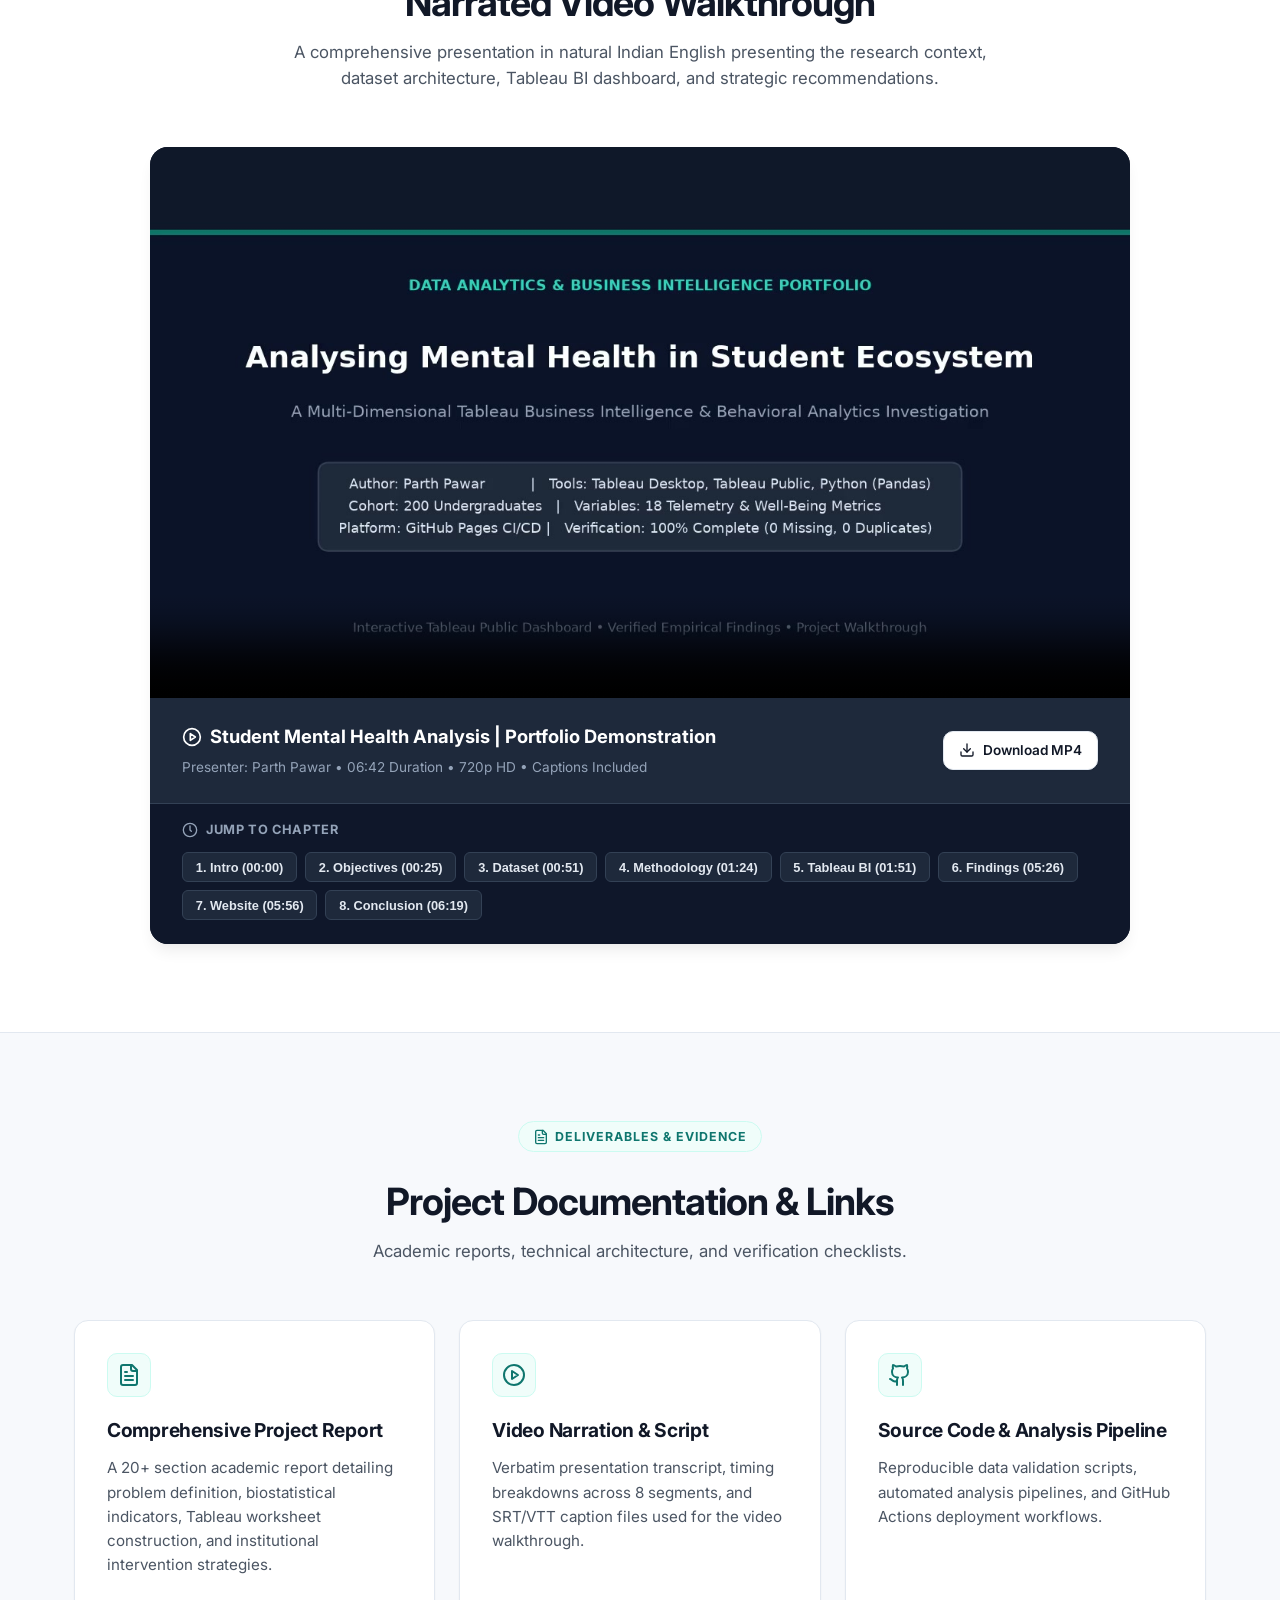
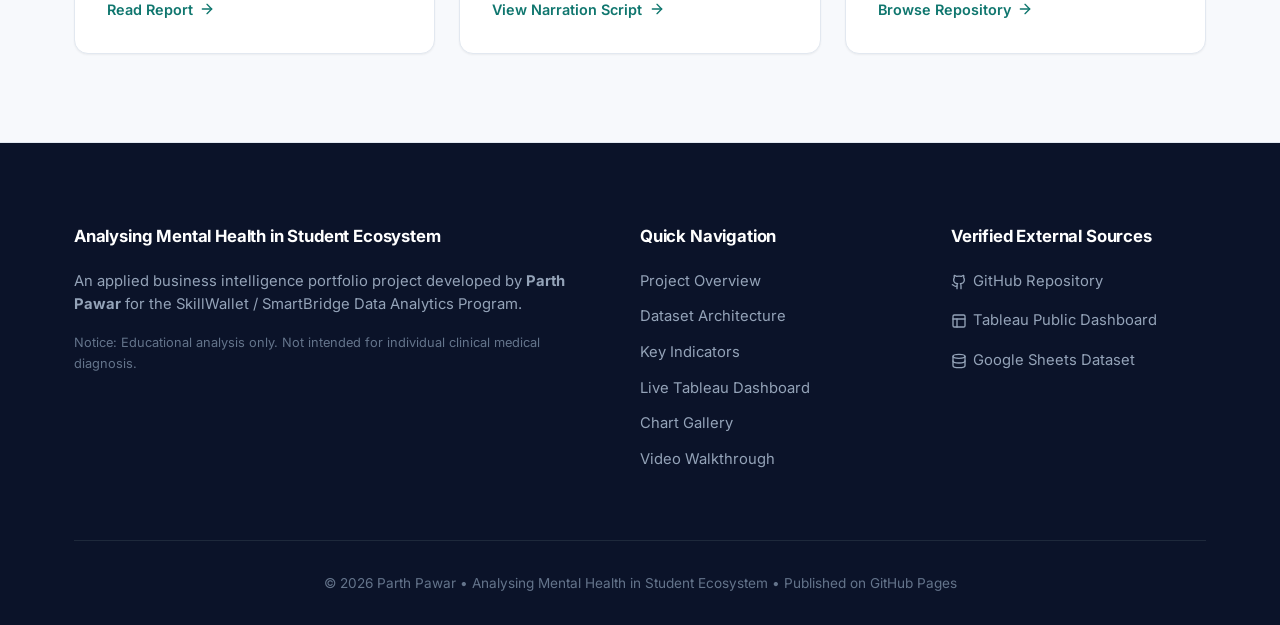
==== commit 773d39a5: "fix(video): synchronize visual scenes with Indian male narration and add chapter navigation - Rebuil" ====
--- a/site/index.html
+++ b/site/index.html
@@ -871,7 +871,7 @@
               </svg>
               Student Mental Health Analysis | Portfolio Demonstration
             </div>
-            <div class="video-subtext">Presenter: Parth Pawar &bull; 06:15 Duration &bull; 720p HD &bull; Captions Included</div>
+            <div class="video-subtext">Presenter: Parth Pawar &bull; 06:42 Duration &bull; 720p HD &bull; Captions Included</div>
           </div>
           <div>
             <a href="assets/video/student-mental-health-demo.mp4" download class="btn btn-secondary" style="font-size: 0.85rem; padding: 0.45rem 0.95rem;">
@@ -880,6 +880,25 @@
               </svg>
               Download MP4
             </a>
+          </div>
+        </div>
+
+        <div class="chapter-bar">
+          <div class="chapter-bar-label">
+            <svg class="icon icon-sm" viewBox="0 0 24 24" fill="none" stroke="currentColor" stroke-width="2" stroke-linecap="round" stroke-linejoin="round" aria-hidden="true">
+              <circle cx="12" cy="12" r="10"/><polyline points="12 6 12 12 14 14"/>
+            </svg>
+            Jump to Chapter
+          </div>
+          <div class="chapter-pills-list">
+            <button type="button" class="chapter-pill" data-time="0">1. Intro (00:00)</button>
+            <button type="button" class="chapter-pill" data-time="25.2">2. Objectives (00:25)</button>
+            <button type="button" class="chapter-pill" data-time="51.6">3. Dataset (00:51)</button>
+            <button type="button" class="chapter-pill" data-time="84.1">4. Methodology (01:24)</button>
+            <button type="button" class="chapter-pill" data-time="111.6">5. Tableau BI (01:51)</button>
+            <button type="button" class="chapter-pill" data-time="326.1">6. Findings (05:26)</button>
+            <button type="button" class="chapter-pill" data-time="356.4">7. Website (05:56)</button>
+            <button type="button" class="chapter-pill" data-time="379.2">8. Conclusion (06:19)</button>
           </div>
         </div>
       </div>
--- a/site/assets/css/styles.css
+++ b/site/assets/css/styles.css
@@ -733,6 +733,59 @@
   font-size: 0.85rem;
 }
 
+.chapter-bar {
+  padding: 1rem 2rem 1.5rem;
+  background: #0F172A;
+  border-top: 1px solid #334155;
+  display: flex;
+  flex-direction: column;
+  gap: 0.75rem;
+}
+
+.chapter-bar-label {
+  font-size: 0.8rem;
+  font-weight: 700;
+  text-transform: uppercase;
+  letter-spacing: 0.05em;
+  color: #94A3B8;
+  display: flex;
+  align-items: center;
+  gap: 0.5rem;
+}
+
+.chapter-pills-list {
+  display: flex;
+  flex-wrap: wrap;
+  gap: 0.5rem;
+}
+
+.chapter-pill {
+  background: #1E293B;
+  color: #E2E8F0;
+  border: 1px solid #334155;
+  padding: 0.4rem 0.8rem;
+  border-radius: var(--radius-sm);
+  font-size: 0.8rem;
+  font-weight: 600;
+  cursor: pointer;
+  transition: var(--transition);
+  display: inline-flex;
+  align-items: center;
+  gap: 0.35rem;
+}
+
+.chapter-pill:hover {
+  background: #0F766E;
+  border-color: #14B8A6;
+  color: #FFFFFF;
+  transform: translateY(-1px);
+}
+
+.chapter-pill:focus-visible {
+  outline: 2px solid #38BDF8;
+  outline-offset: 2px;
+}
+
 /* Methodology */
 .step-number {
   font-size: 0.8rem;
